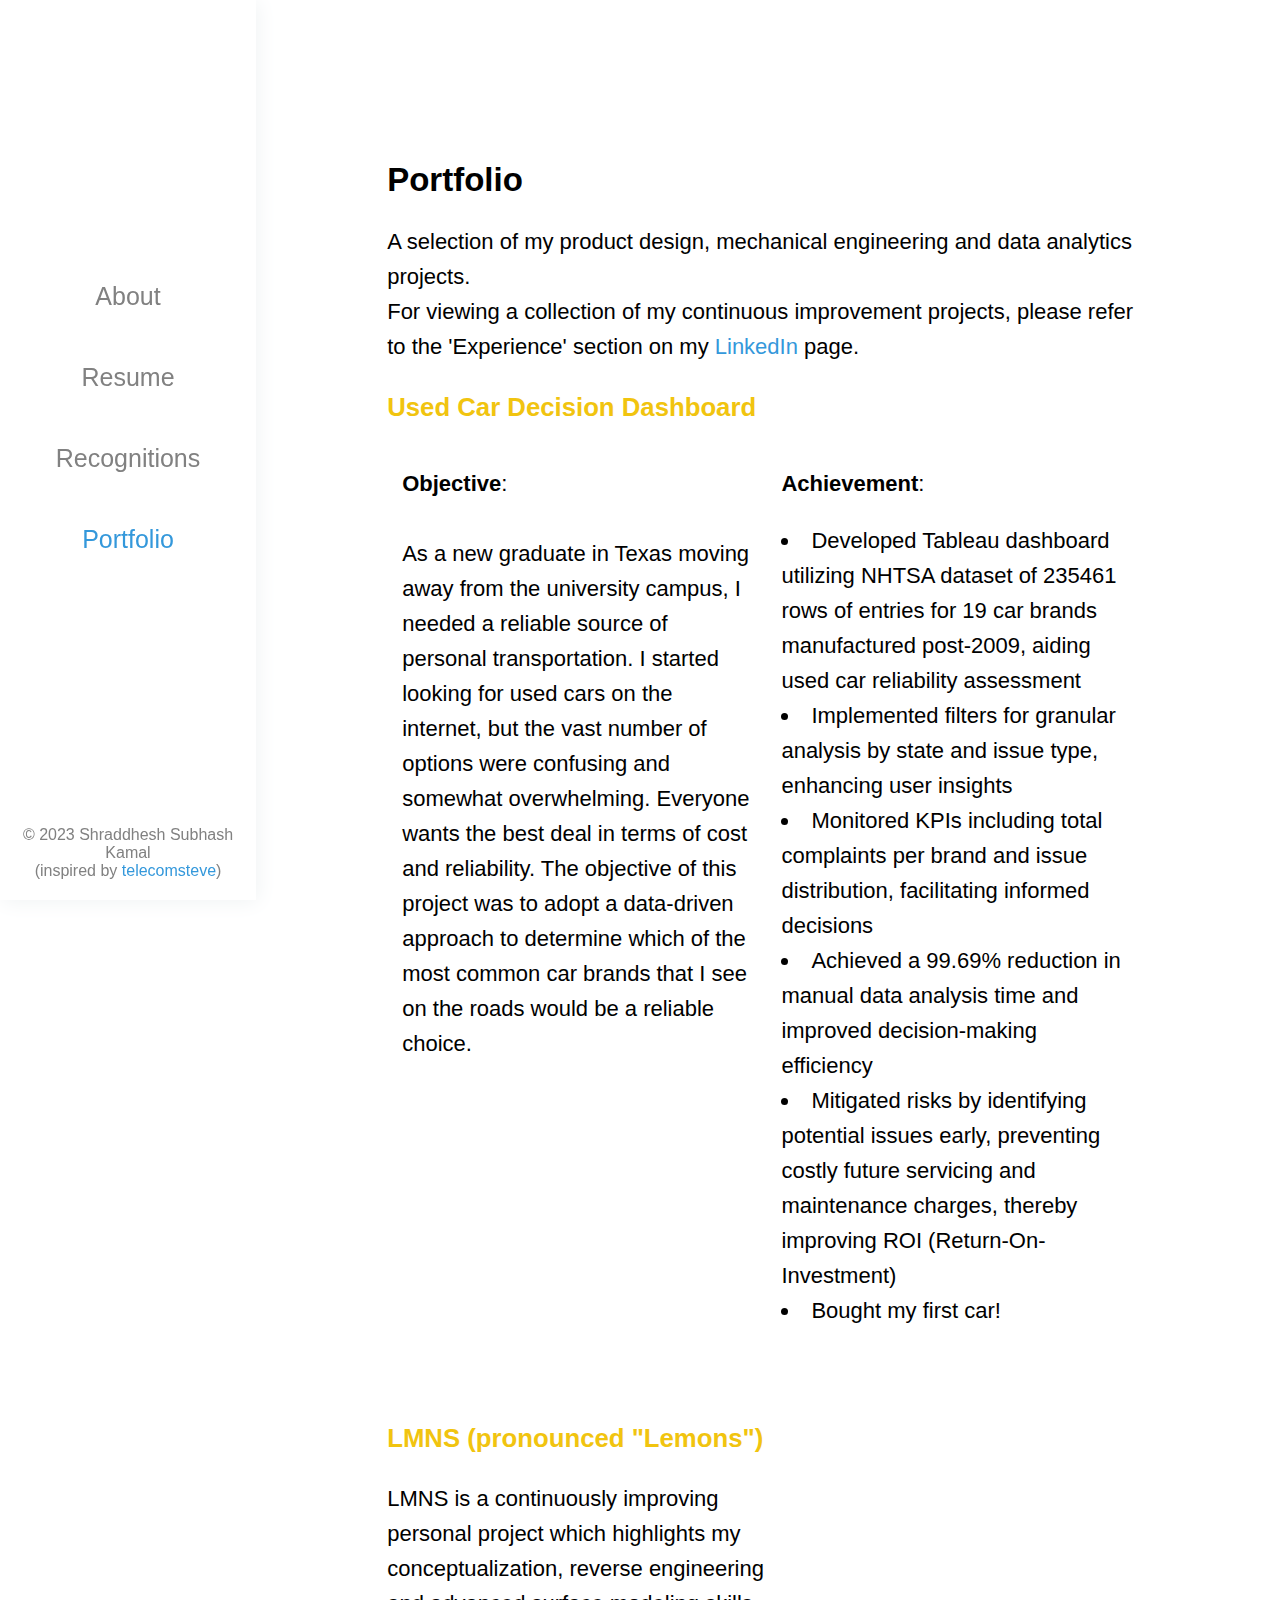
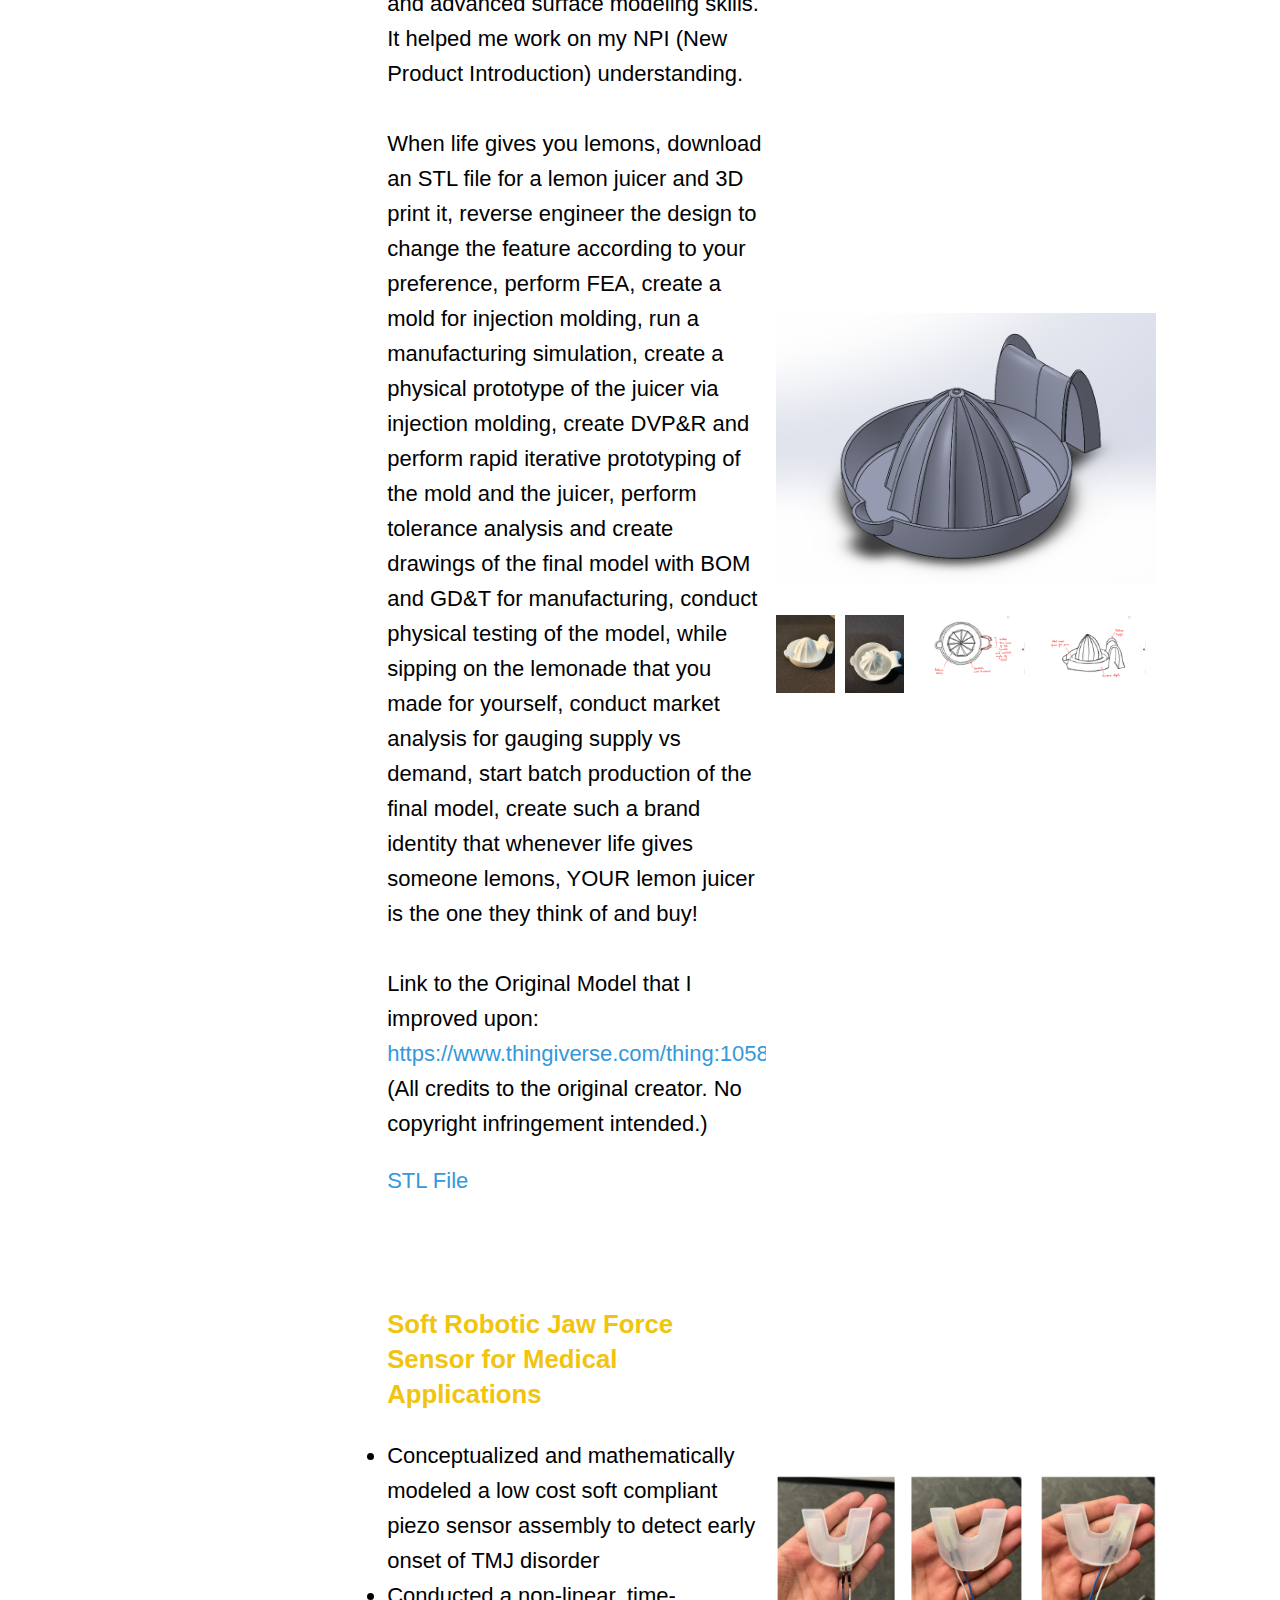
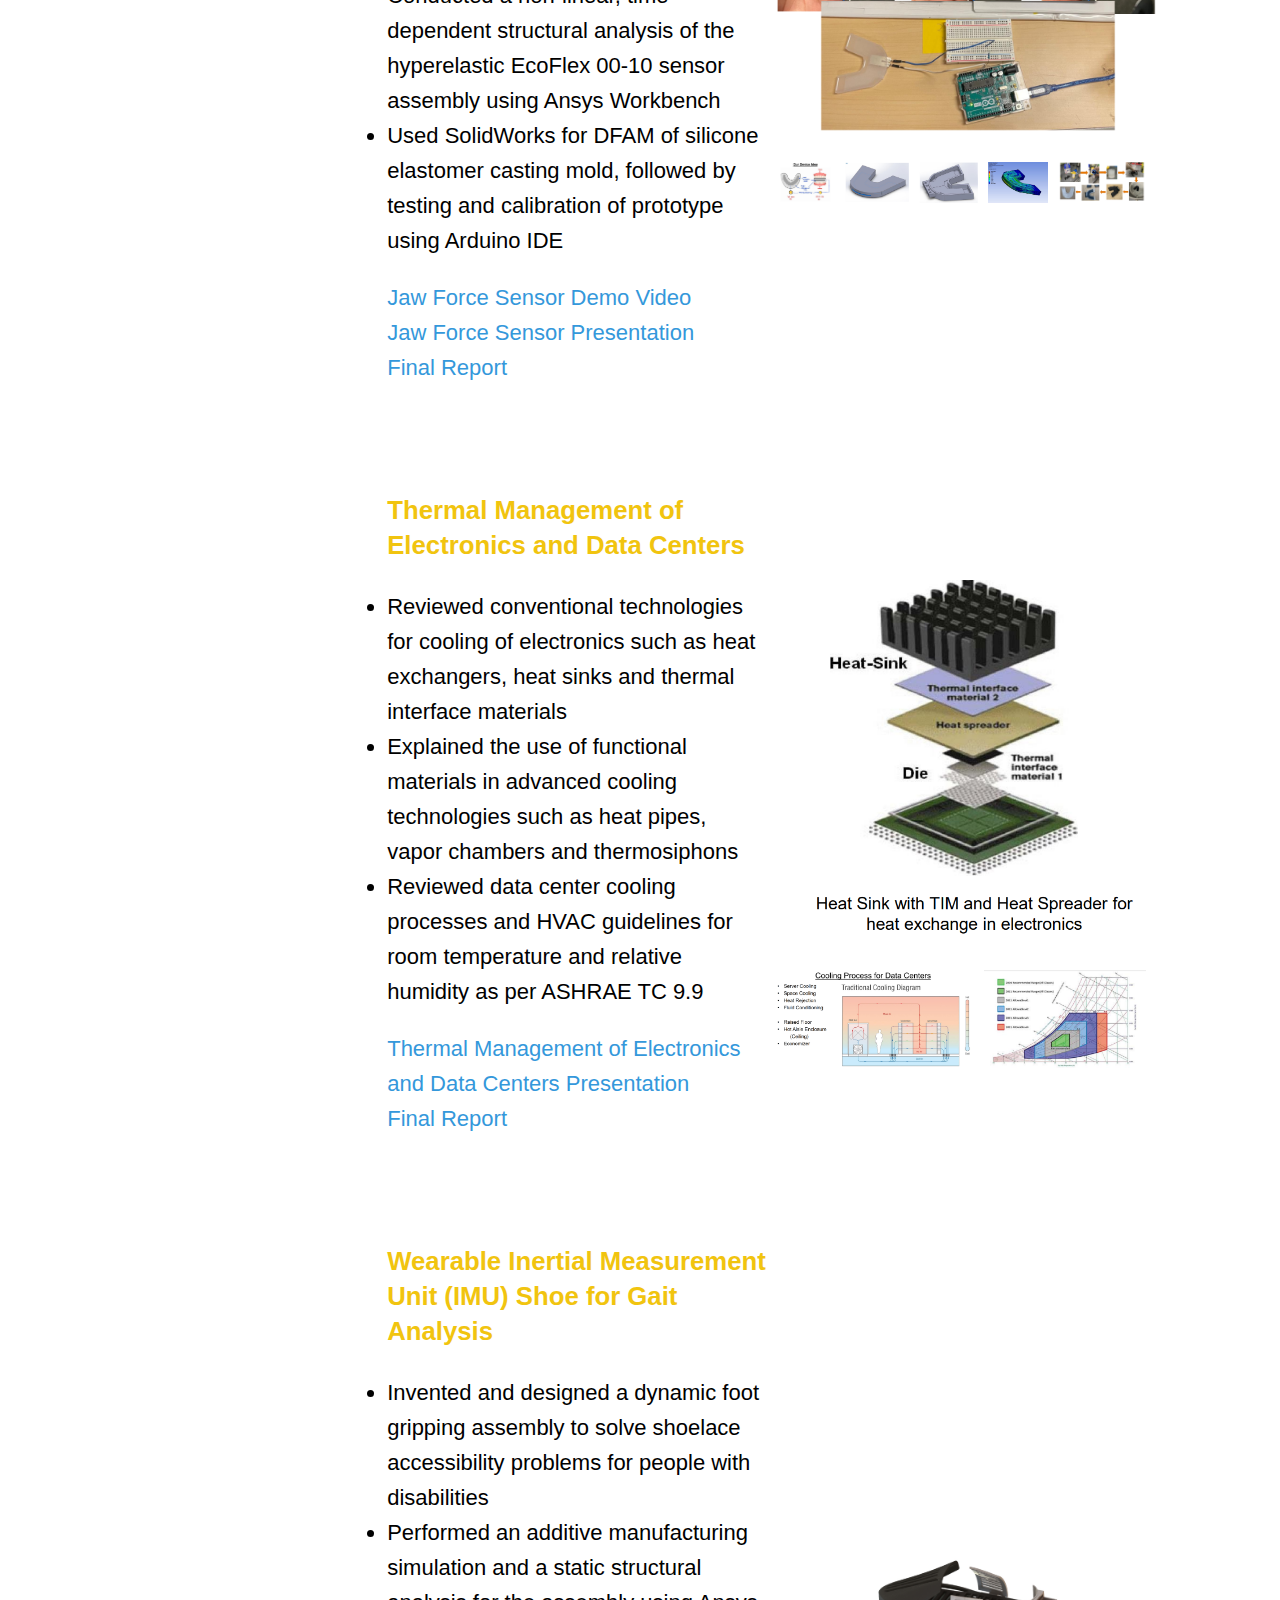
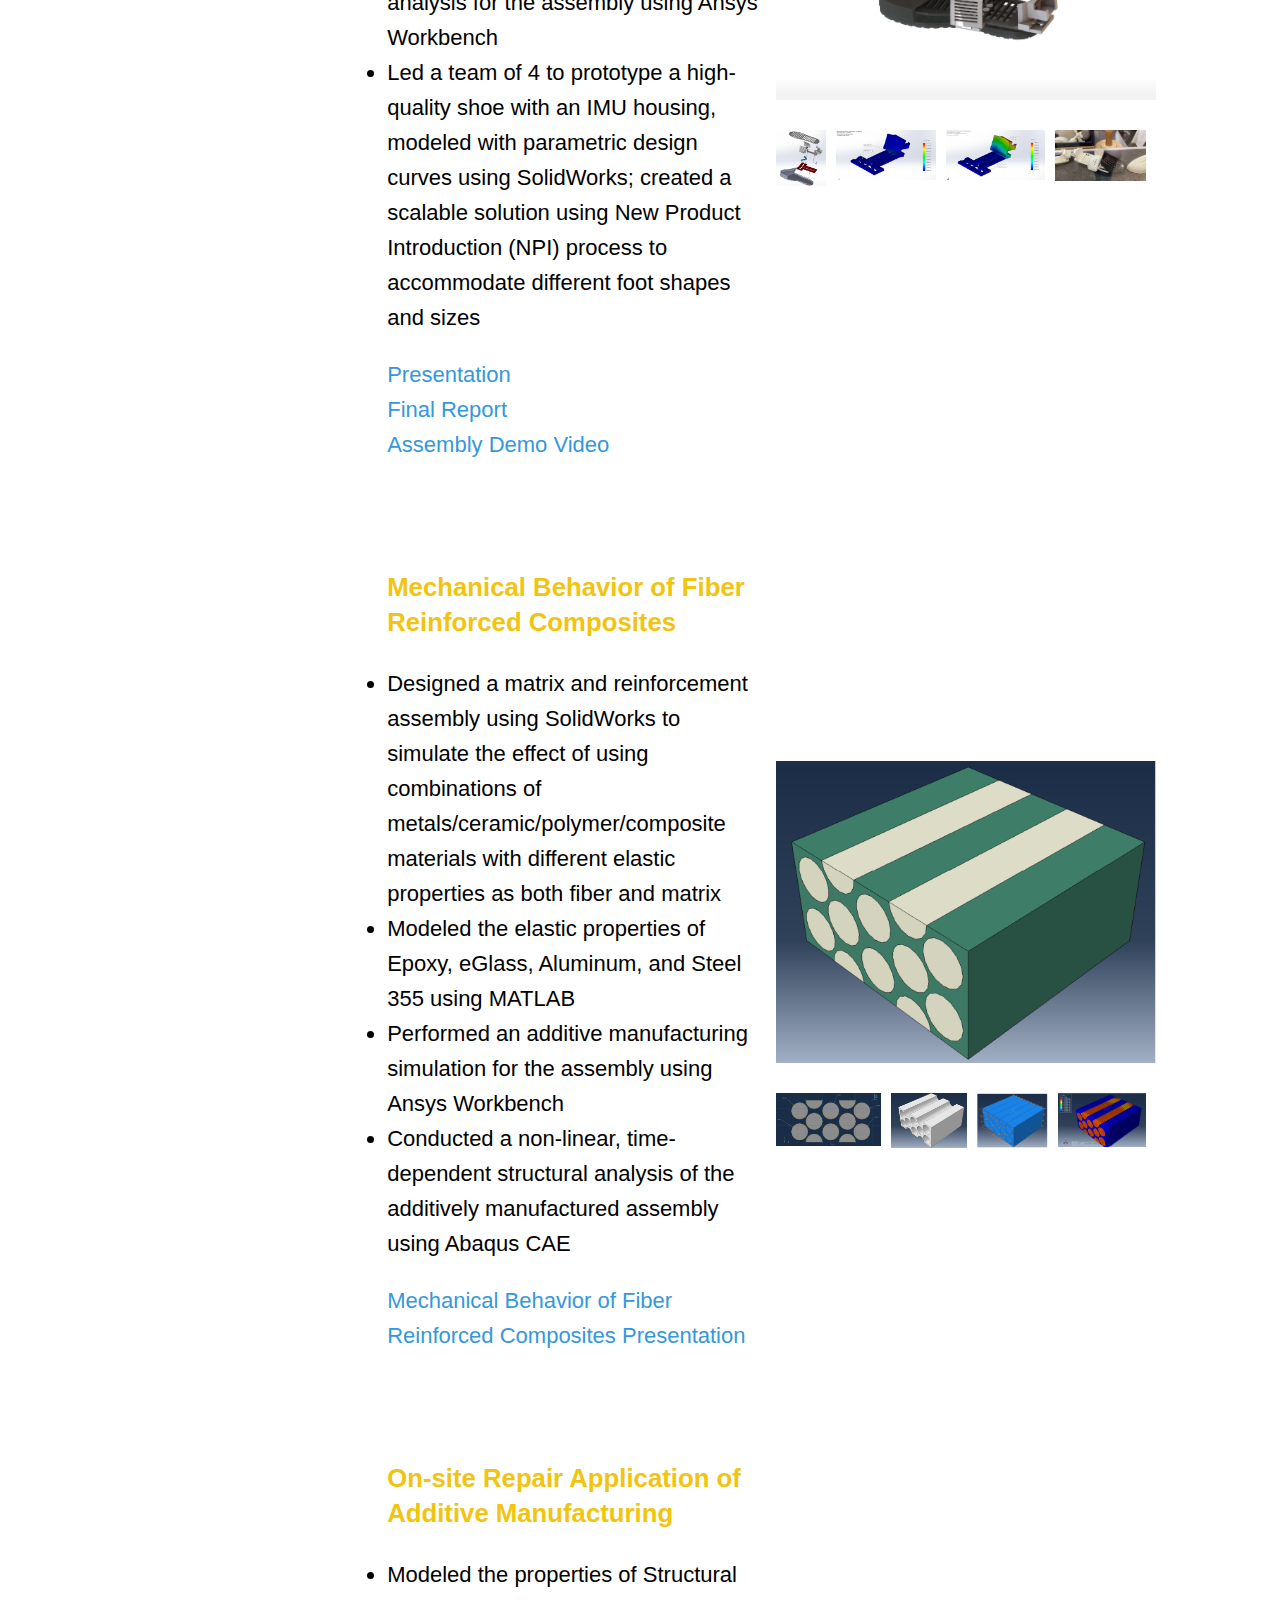
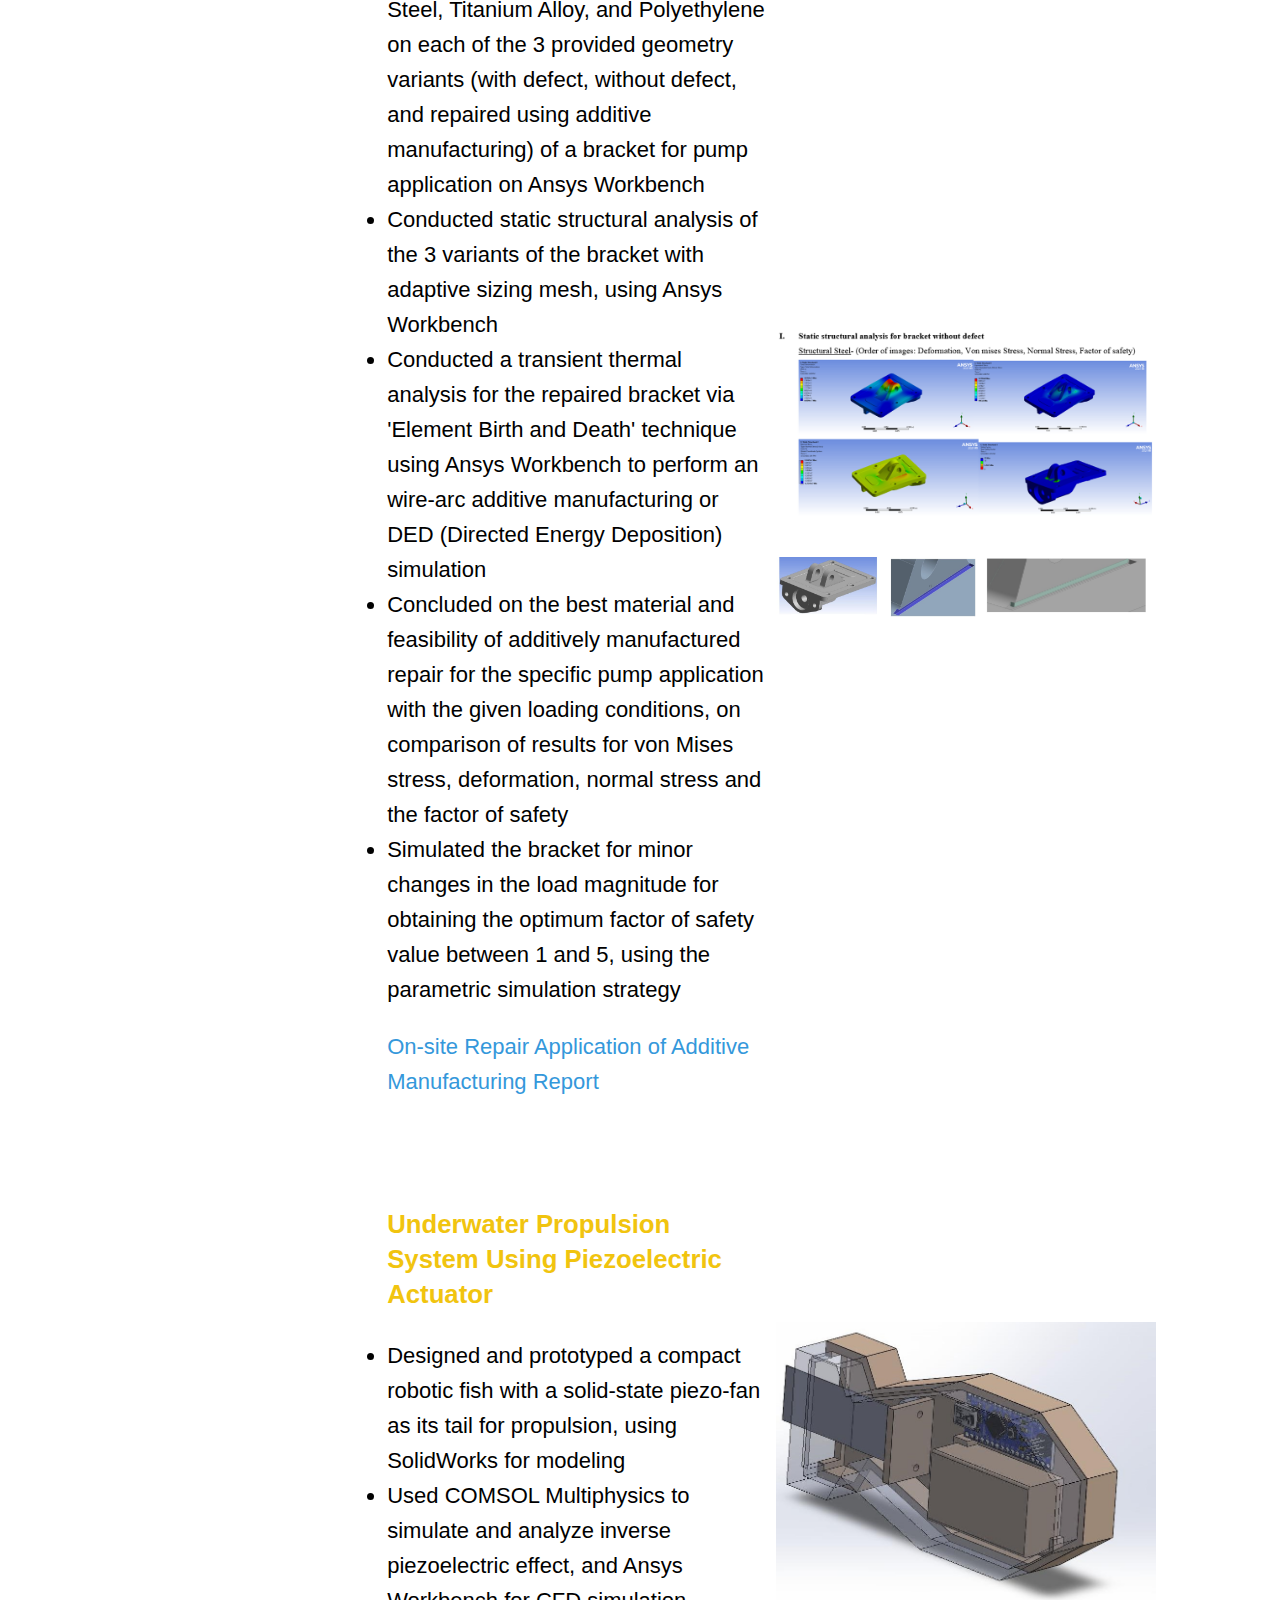
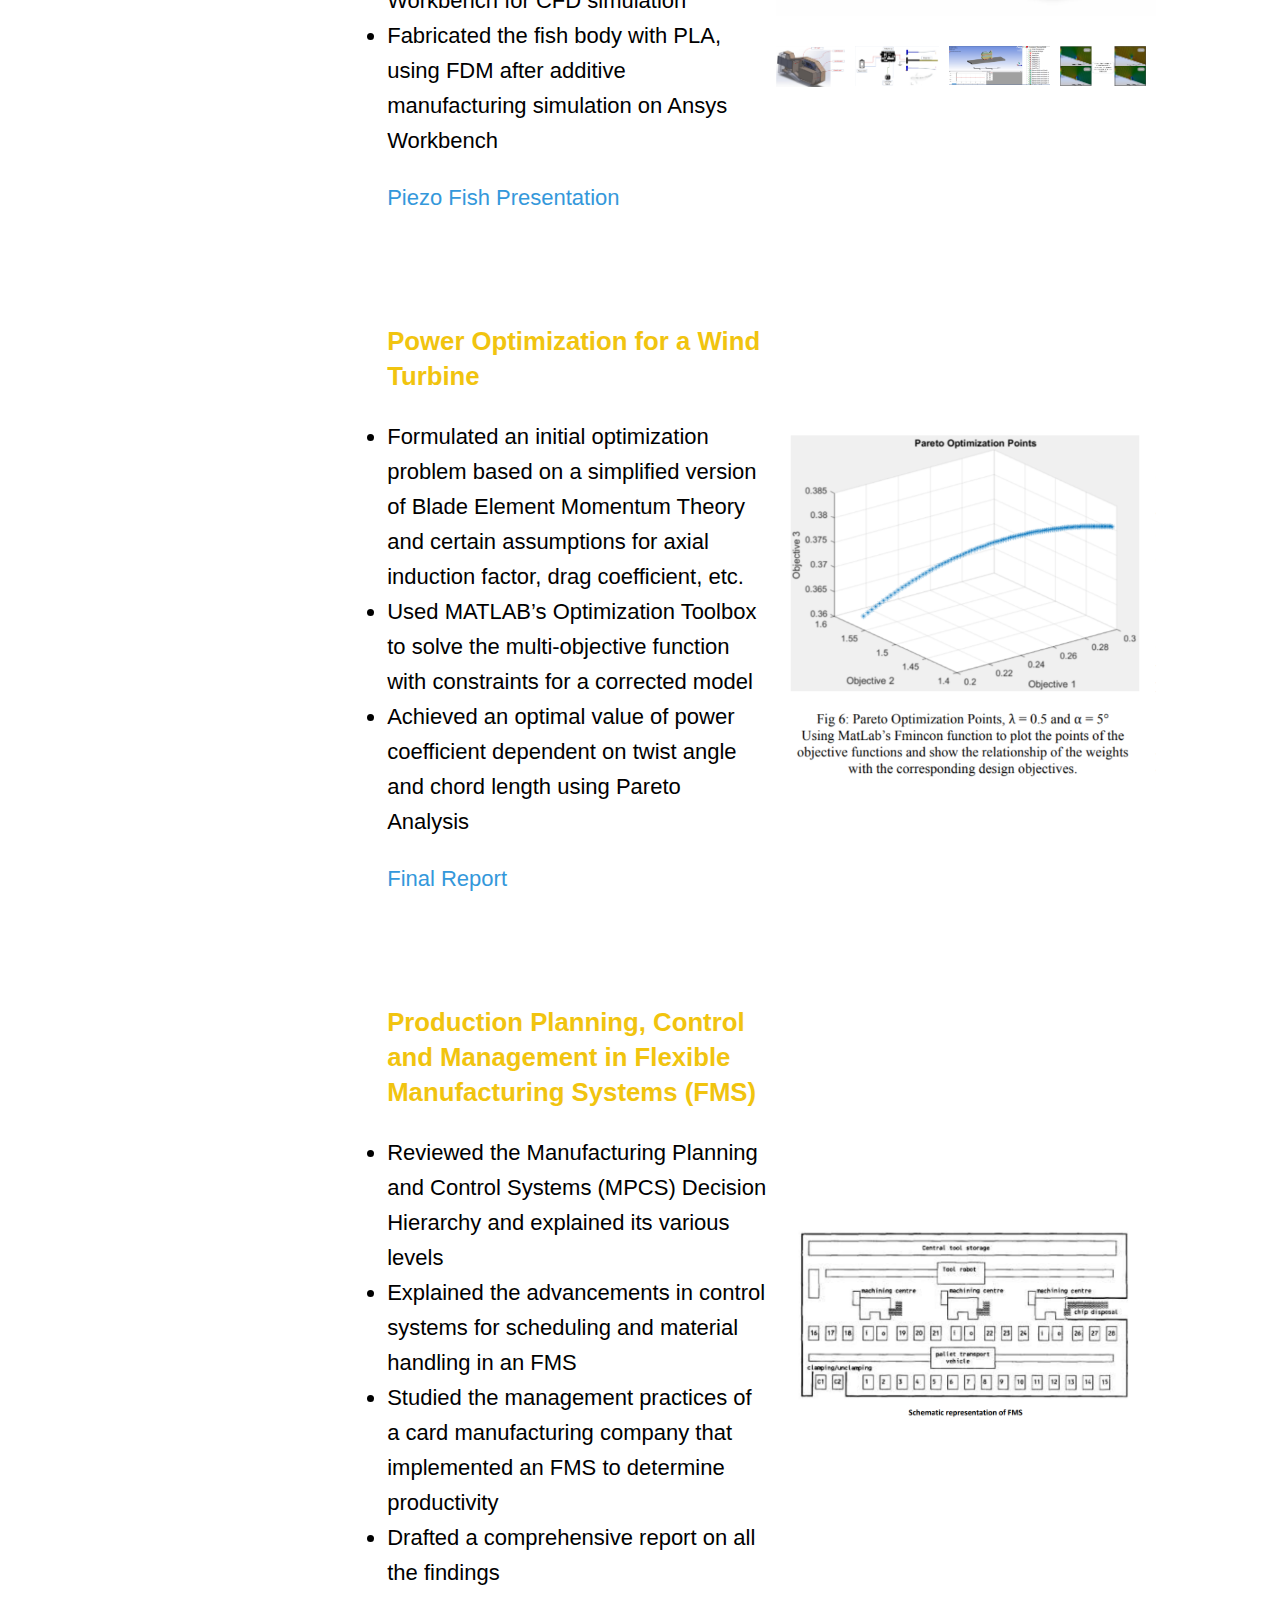
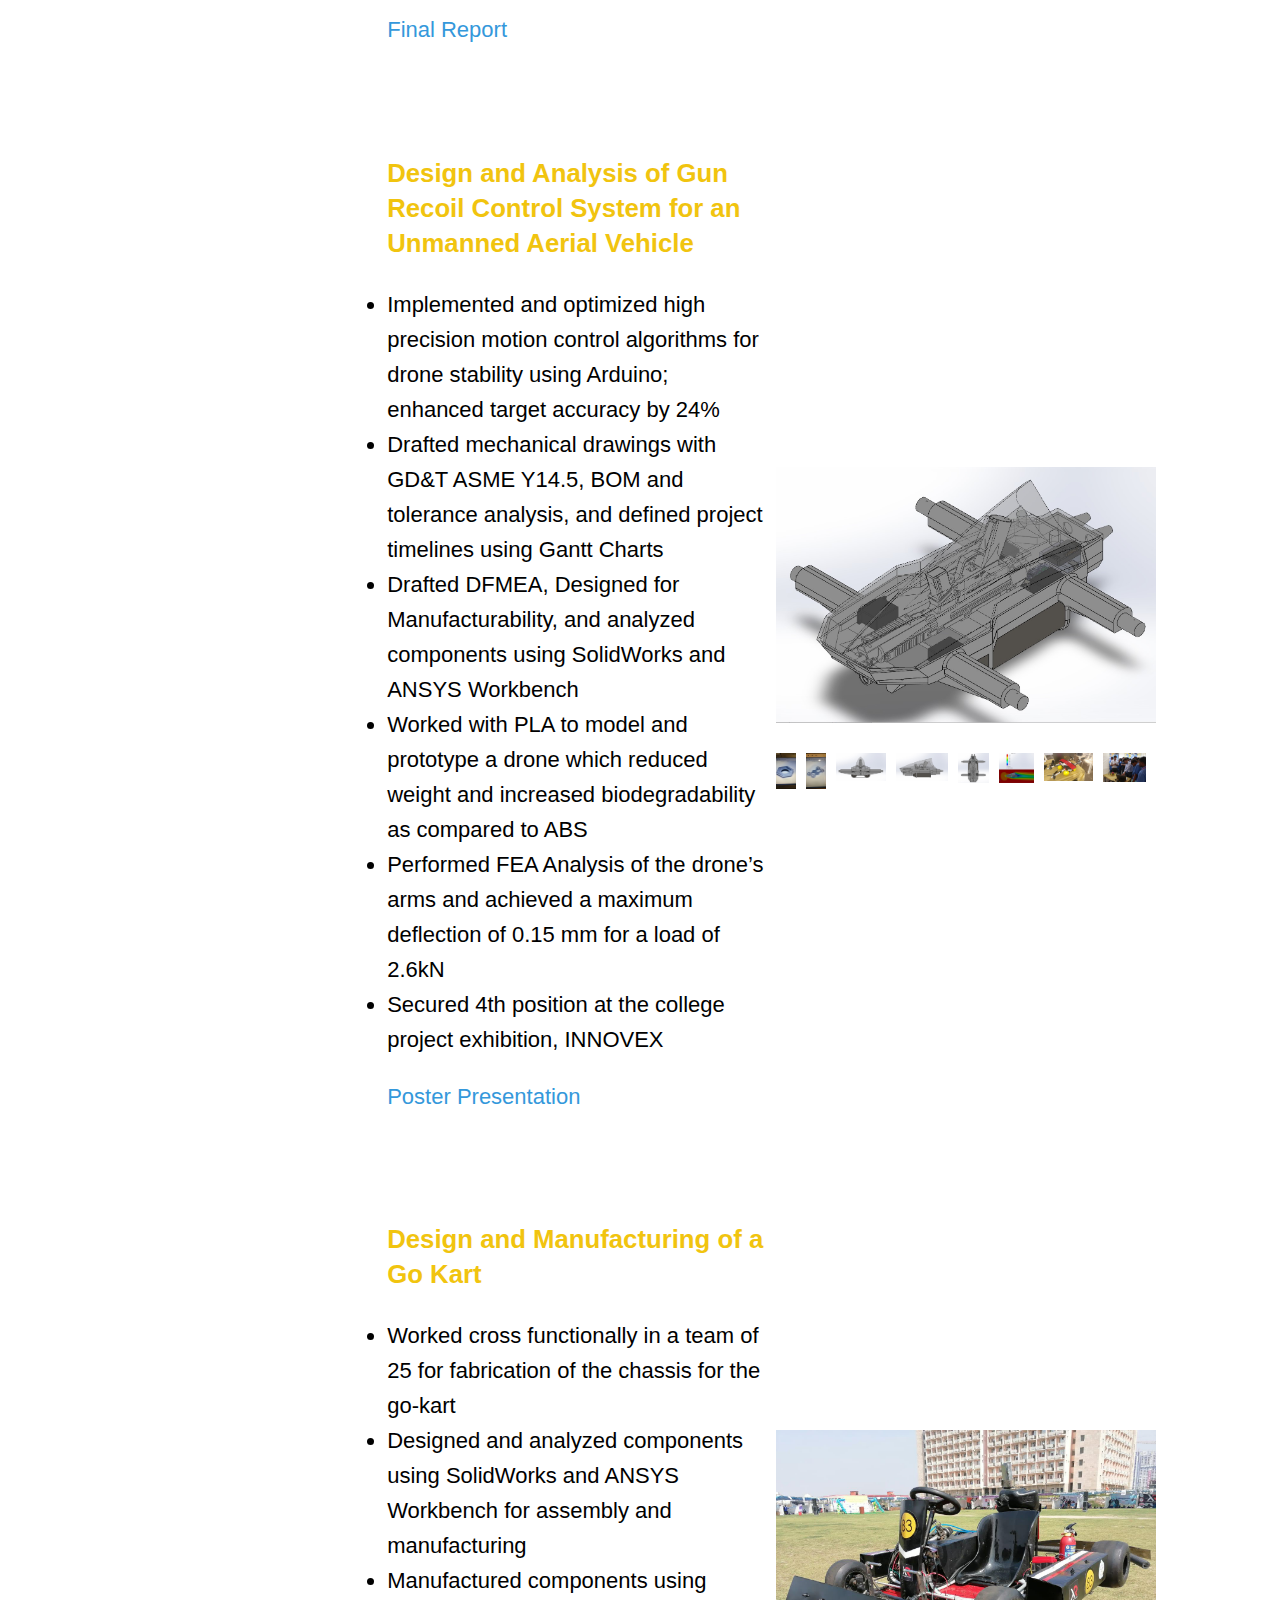
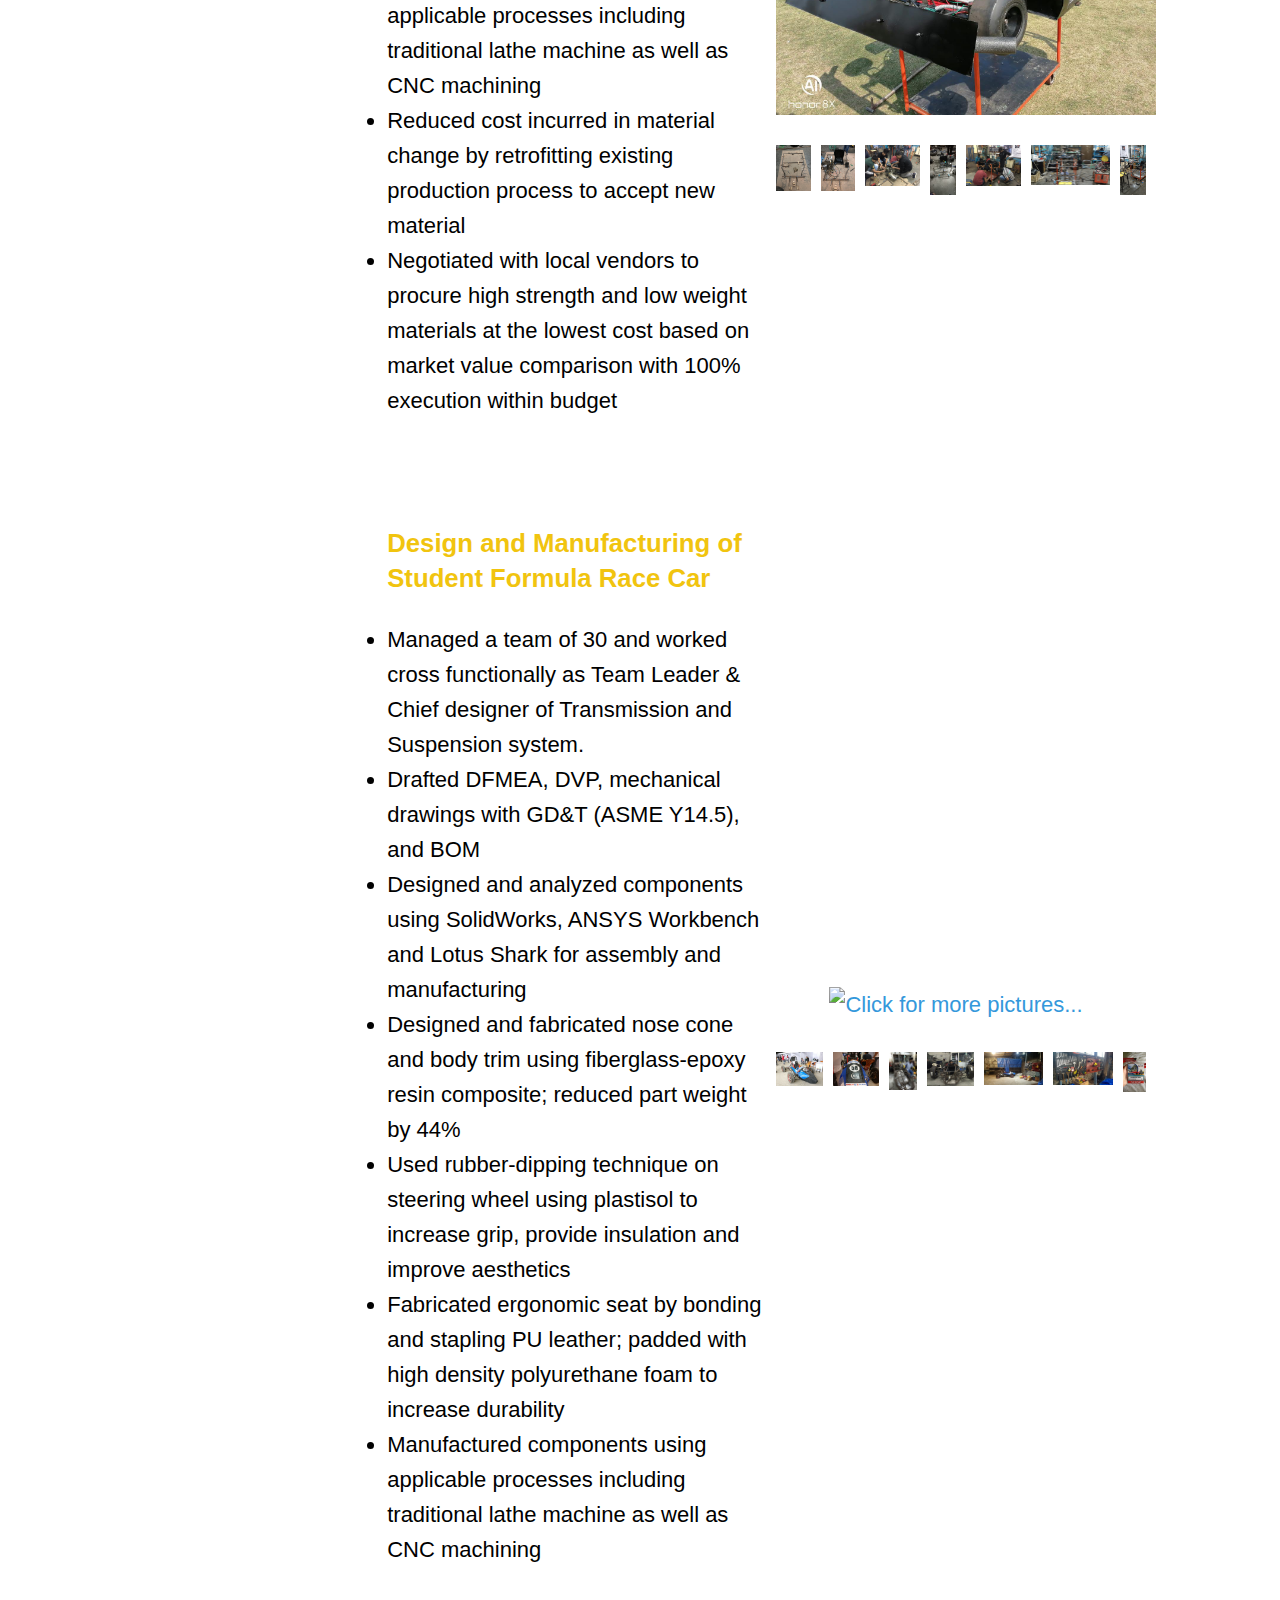
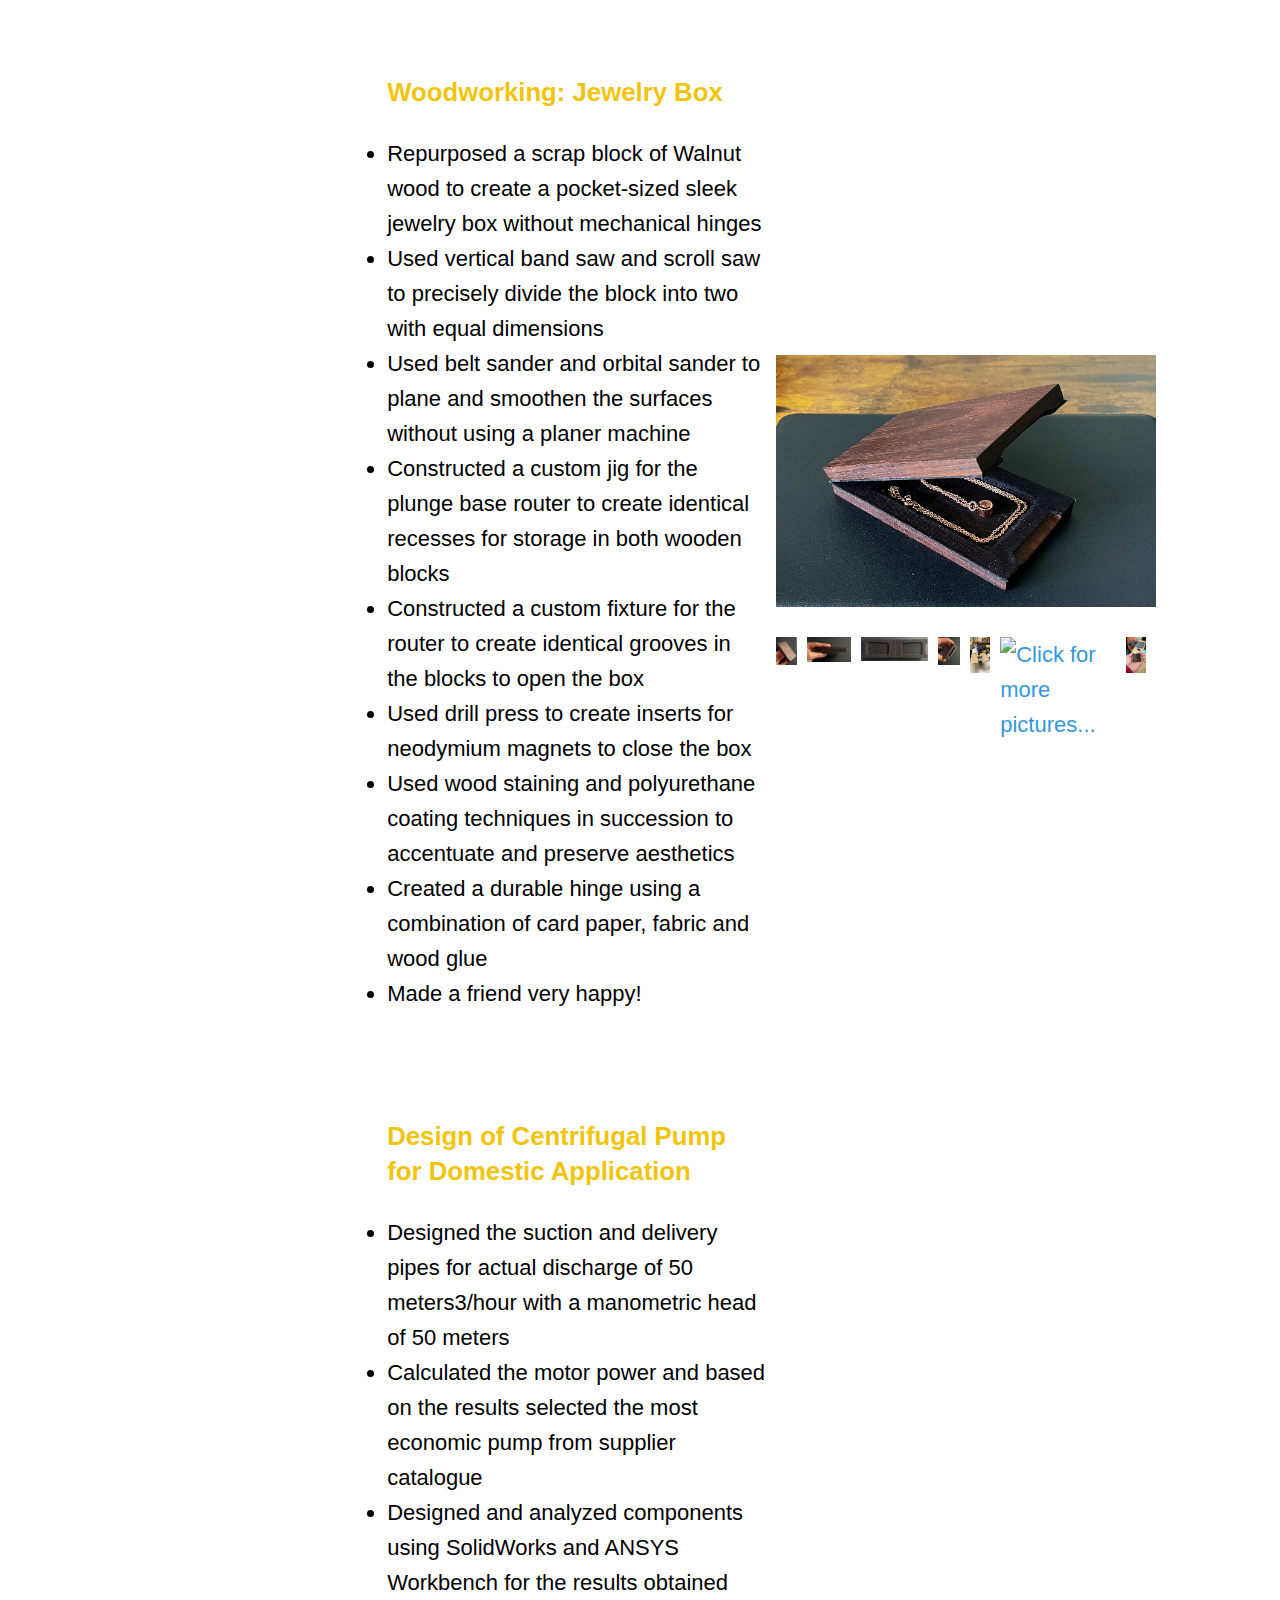
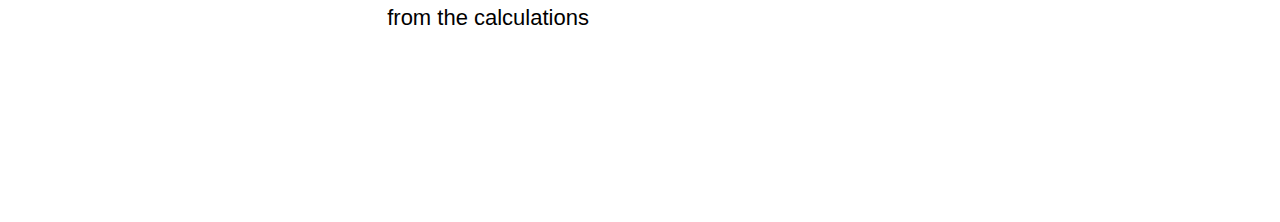
==== docs/portfolio.html @ 632d2007 "ISO, SOPs, Negotiation" ====
<!DOCTYPE html>
<html><head profile="http://www.w3.org/2005/10/profile">
    <link rel="icon" type="image/png" href="./img/favicon.webp">

    <!-- Google tag (gtag.js) -->
<script async src="https://www.googletagmanager.com/gtag/js?id=G-7B93JBKLHH"></script>
<script>
  window.dataLayer = window.dataLayer || [];
  function gtag(){dataLayer.push(arguments);}
  gtag('js', new Date());

  gtag('config', 'G-7B93JBKLHH');
</script>

<meta name="viewport" content="width=device-width, initial-scale=1">
<title>Shraddhesh Subhash Kamal - Portfolio</title>
<link rel="stylesheet" href="./stylesheet.css">
<link rel="stylesheet" href="https://cdnjs.cloudflare.com/ajax/libs/simplelightbox/2.7.0/simple-lightbox.min.css">
<script src="https://code.iconify.design/iconify-icon/1.0.7/iconify-icon.min.js"></script>

<style>
        /* Add your CSS styles here */
        .project-thumbnail {
            display: flex;
            flex-wrap: wrap;
            align-content: center;
        }
        .project-thumbnail img {
            width: 100%; /* Ensure images fill the available space */
            height: auto; /* Maintain aspect ratio */
            display: block; /* Ensure images are block-level elements */
            margin: 10px;
        }
        .mini-thumbnails {
        display: flex;
        flex-flow: row;
        justify-content: center; /* Align mini-thumbnails to the left */
        margin-top: 10px; /* Add some space between regular thumbnail and mini-thumbnails */
        flex: 0 0 100%; /* Adjust width of mini-thumbnails (4 thumbnails per row) */
    }

    .mini-thumbnails a {
        margin-right: 10px; /* Add some space between mini-thumbnails */
        margin-bottom: 10px; /* Add some space below mini-thumbnails */
        max-height: 100px; /* Set maximum height for mini-thumbnails */
    }

    .mini-thumbnails img {
        width: 100%; /* Ensure images fill the mini-thumbnails */
        height: auto; /* Maintain aspect ratio */
        display: block; /* Ensure block-level display */
        object-fit: contain;
        max-height: 100px;
    }
    </style>
</head>
<body data-new-gr-c-s-check-loaded="14.1129.0" data-gr-ext-installed="">

<div class="sidenav">
    <div class="navblock">
        <div class="navlink link-item">
            <a class="about_links" target="blank" href="https://in.linkedin.com/in/shraddheshkamal">
                <iconify-icon icon="ion:logo-linkedin" width="40" height="40"></iconify-icon>
            </a>
            <a href="mailto:kamalshraddhesh@gmail.com" title="Email">
                <iconify-icon icon="ion:mail" width="40" height="40"></iconify-icon>
            </a>
        </div>
        <div class="navblock_text link-item" >
            <a href="./index.html">About</a>
            <a href="./resume.html">Resume</a>
            <a href="./recognitions.html">Recognitions</a>
            <a style="color:#3498DB" href="./portfolio.html">Portfolio</a>
        </div>
    </div>
    <div class="footer">
        <p>© 2023 Shraddhesh Subhash Kamal <br> (inspired by <a href="https://github.com/stevenplatt/ResearchEng-portfolio">telecomsteve</a>)</p>
    </div>
</div>

<!-- 

For more information aboput flexbox CSS centering of project posts
https://www.w3schools.com/css/css3_flexbox_container.asp 

-->

<div class="main">
  <h2>Portfolio</h2>
  <p>A selection of my product design, mechanical engineering and data analytics projects. <br>For viewing a collection of my continuous improvement projects, please refer to the 'Experience' section on my <a target="blank" href="https://in.linkedin.com/in/shraddheshkamal">LinkedIn</a> page.</p>


<!-- div class='tableauPlaceholder' id='viz1713247003163' style='position: relative'>
    <noscript><a href='#'>
        <img alt='Dashboard 1 ' src='https:&#47;&#47;public.tableau.com&#47;static&#47;images&#47;Us&#47;UsedCarDecision&#47;Dashboard1&#47;1_rss.png' style='border: none' />
    </a>
    </noscript>
    <object class='tableauViz'  style='display:none;'>
        <param name='host_url' value='https%3A%2F%2Fpublic.tableau.com%2F' /> 
        <param name='embed_code_version' value='3' />
        <param name='site_root' value='' />
        <param name='name' value='UsedCarDecision&#47;Dashboard1' />
        <param name='tabs' value='no' />
        <param name='toolbar' value='yes' />
        <param name='static_image' value='https:&#47;&#47;public.tableau.com&#47;static&#47;images&#47;Us&#47;UsedCarDecision&#47;Dashboard1&#47;1.png' />
        <param name='animate_transition' value='yes' />
        <param name='display_static_image' value='yes' />
        <param name='display_spinner' value='yes' />
        <param name='display_overlay' value='yes' />
        <param name='display_count' value='yes' />
        <param name='language' value='en-US' />
        <param name='filter' value='publish=yes' />
    </object>
</div>                
<script type='text/javascript'>
                  var divElement = document.getElementById('viz1713247003163');                    
                  var vizElement = divElement.getElementsByTagName('object')[0];                    
                if ( divElement.offsetWidth > 800 ) { vizElement.style.width='100%';vizElement.style.height=(divElement.offsetWidth*0.75)+'px';} 
                else if ( divElement.offsetWidth > 500 ) { vizElement.style.width='100%';vizElement.style.height=(divElement.offsetWidth*0.75)+'px';} 
                else { vizElement.style.width='100%';vizElement.style.height='1477px';}                     var scriptElement = document.createElement('script');                    scriptElement.src = 'https://public.tableau.com/javascripts/api/viz_v1.js';                    vizElement.parentNode.insertBefore(scriptElement, vizElement);                </script> -->
    
    <div>
        <h3 class="portfolio_accent">Used Car Decision Dashboard</h3>
        <div class="tableau-container">
            <div class="tableau-column-text">
                    <b>Objective</b>: <br><br>
                    As a new graduate in Texas moving away from the university campus, I needed a reliable
                    source of personal transportation. I started looking for used cars on the internet, but the vast number of
                    options were confusing and somewhat overwhelming. Everyone wants the best deal in terms of cost and
                    reliability. The objective of this project was to adopt a data-driven approach to determine which of the
                    most common car brands that I see on the roads would be a reliable choice.
            </div>
            <div class="tableau-column-text">
                    <b>Achievement</b>:
                    <br> 
                <ul class="bullet-points">
                    <li>Developed Tableau dashboard utilizing NHTSA dataset of 235461 rows of entries for 19
                        car brands manufactured post-2009, aiding used car reliability assessment</li>
                    <li>Implemented filters for granular analysis by state and issue type, enhancing user insights</li>
                    <li>Monitored KPIs including total complaints per brand and issue distribution, facilitating informed
                        decisions</li>
        
                    <li>Achieved a 99.69% reduction in manual data analysis time and improved decision-making efficiency</li>
                    <li>Mitigated risks by identifying potential issues early, preventing costly future servicing and
                        maintenance charges, thereby improving ROI (Return-On-Investment)</li>
                    <li>Bought my first car!</li>
                </ul>
            </div>
        </div>

        <div class='tableauPlaceholder' id='viz1713247003163' style='position: relative; width: 100%;'>
            <noscript>
                <a href='#'>
                    <img alt='Dashboard 1 ' src='https://public.tableau.com/static/images/Us/UsedCarDecision/Dashboard1/1_rss.png' style='border: none' />
                </a>
            </noscript>
            <object class='tableauViz' style='display:none;'>
                <param name='host_url' value='https%3A%2F%2Fpublic.tableau.com%2F' /> 
                <param name='embed_code_version' value='3' />
                <param name='site_root' value='' />
                <param name='name' value='UsedCarDecision&#47;Dashboard1' />
                <param name='tabs' value='no' />
                <param name='toolbar' value='yes' />
                <param name='static_image' value='https://public.tableau.com/static/images/Us/UsedCarDecision/Dashboard1/1.png' />
                <param name='animate_transition' value='yes' />
                <param name='display_static_image' value='yes' />
                <param name='display_spinner' value='yes' />
                <param name='display_overlay' value='yes' />
                <param name='display_count' value='yes' />
                <param name='language' value='en-US' />
                <param name='filter' value='publish=yes' />
            </object>
        </div>
        <script type='text/javascript'>
            var divElement = document.getElementById('viz1713247003163');                       
            var vizElement = divElement.getElementsByTagName('object')[0];                    
            function adjustDashboardSize() {
                var width = window.innerWidth || document.documentElement.clientWidth || document.body.clientWidth;
                vizElement.style.width = '100%';
                // Set height proportional to the width (e.g., width * 0.75 to maintain a rectangle shape)
                vizElement.style.height = (width * 0.45) + 'px';
            }
            window.onresize = adjustDashboardSize;
            adjustDashboardSize(); // Adjust size initially
            var scriptElement = document.createElement('script');                    
            scriptElement.src = 'https://public.tableau.com/javascripts/api/viz_v1.js';                    
            vizElement.parentNode.insertBefore(scriptElement, vizElement);               
        </script>
    </div>


    <div class="portfolio-container">
        <div class="portfolio-container_text">        
            <h3 class="portfolio_accent">LMNS (pronounced "Lemons")</h3>
                
            <p>LMNS is a continuously improving personal project which highlights my conceptualization, reverse engineering and advanced surface modeling skills. It helped me work on my NPI (New Product Introduction) understanding. <br> <br>When life gives you lemons, download an STL file for a lemon juicer and 3D print it, reverse engineer the design to change the feature according to your preference, perform FEA, create a mold for injection molding, run a manufacturing simulation, create a physical prototype of the juicer via injection molding, create DVP&R and perform rapid iterative prototyping of the mold and the juicer, perform tolerance analysis and create drawings of the final model with BOM and GD&T for manufacturing, conduct physical testing of the model, while sipping on the lemonade that you made for yourself, conduct market analysis for gauging supply vs demand, start batch production of the final model, create such a brand identity that whenever life gives someone lemons, YOUR lemon juicer is the one they think of and buy! <br><br> Link to the Original Model that I improved upon: <a target="blank" href="https://www.thingiverse.com/thing:1058165">https://www.thingiverse.com/thing:1058165</a> (All credits to the original creator. No copyright infringement intended.)</p>
                
            <p><a target="blank" href="https://github.com/ShraddheshKamal/shraddheshkamal.github.io/blob/main/docs/stl/Lemon2.STL">STL File</a></p>
        </div>
        <div class="project-thumbnail">
            <a href="./img/LMNS/LMNS.png" data-lightbox="project1" title="LMNS">
                <img src="./img/LMNS/LMNS.png" alt="Click for more pictures..." title="LMNS Improved CAD Model">
            </a>
            <div class="mini-thumbnails">
                <a href="./img/LMNS/LMNS_2.jpeg" data-lightbox="project1" title="LMNS">
                <img src="./img/LMNS/LMNS_2.jpeg" alt="Click for more pictures..." title="Original 3D Printed Prototype Picture 1">
                </a>
                <a href="./img/LMNS/LMNS_3.jpeg" data-lightbox="project1" title="LMNS">
                    <img src="./img/LMNS/LMNS_3.jpeg" alt="Click for more pictures..." title="Original 3D Printed Prototype Picture 2">
                </a>
                <a href="./img/LMNS/LMNS_4.jpg" data-lightbox="project1" title="LMNS">
                    <img src="./img/LMNS/LMNS_4.jpg" alt="Click for more pictures..." title="Improvement Sketch 1">
                </a>
                <a href="./img/LMNS/LMNS_5.jpg" data-lightbox="project1" title="LMNS">
                    <img src="./img/LMNS/LMNS_5.jpg" alt="Click for more pictures..." title="Improvement Sketch 2">
                </a>
            </div>
        </div>
    </div>
  
    <div class="portfolio-container">
        <div class="portfolio-container_text">
            <h3 class="portfolio_accent">Soft Robotic Jaw Force Sensor for Medical Applications</h3>
                
            <p>
</p><li>Conceptualized and mathematically modeled a low cost soft compliant piezo sensor assembly to detect early onset of TMJ disorder</li>
<li>Conducted a non-linear, time-dependent structural analysis of the hyperelastic EcoFlex 00-10 sensor assembly using Ansys Workbench</li>
<li>Used SolidWorks for DFAM of silicone elastomer casting mold, followed by testing and calibration of prototype using Arduino IDE</li><p></p>
                
            <p>
<a target="blank" href="https://www.youtube.com/watch?v=N3CgNRUDO80">Jaw Force Sensor Demo Video</a> <br> <a target="blank" href="./media/Jaw Force Sensor Presentation.pdf">Jaw Force Sensor Presentation</a> <br> <a target="blank" href="./media/JawForce Report.pdf">Final Report</a> </p>
        </div>
        <!-- <div class="portfolio-container_text">
            <img class="portfolio_image" src="./img/JFS/jawforce.png" style="width:auto;max-width:100%" alt="Jaw Force Sensor">
        </div> -->

        <div class="project-thumbnail">
            <a href="./img/JFS/jawforce.png" data-lightbox="project2" title="Jaw Force Sensor">
                <img src="./img/JFS/jawforce.png" alt="Click for more pictures..." title="Jaw Force Sensor Prototype">
            </a>
            <div class="mini-thumbnails">
                <a href="./img/JFS/JFSConcept.png" data-lightbox="project2" title="Jaw Force Sensor">
                <img src="./img/JFS/JFSConcept.png" alt="Click for more pictures..." title="Concept">
                </a>
                <a href="./img/JFS/JFS CAD.png" data-lightbox="project2" title="Jaw Force Sensor">
                    <img src="./img/JFS/JFS CAD.png" alt="Click for more pictures..." title="CAD Model">
                </a>
                <a href="./img/JFS/Mold CAD.png" data-lightbox="project2" title="Jaw Force Sensor">
                <img src="./img/JFS/Mold CAD.png" alt="Click for more pictures..." title="CAD Model for Casting Mold">
                </a>
                <a href="./img/JFS/JFS FEA.png" data-lightbox="project2" title="Jaw Force Sensor">
                <img src="./img/JFS/JFS FEA.png" alt="Click for more pictures..." title="FEA Stress Result for hyperelastic material">
                </a>
                <a href="./img/JFS/JFS Casting.png" data-lightbox="project2" title="Jaw Force Sensor">
                <img src="./img/JFS/JFS Casting.png" alt="Click for more pictures..." title="Casting Process">
                </a>
            </div>
        </div>

    </div>

    <!--
    <div class="portfolio-container">
        <div class="portfolio-container_text">
            <h3 class="portfolio_accent">5G Mobility Simulator</h3>
                
            <p>A simulator to recreate the mobility and tower association of a device in a 5G network. 
                The system uses random walk behavior and monte carlo sampling to show connection behavior across 10,000 simulations.</p>
            <p><a target="blank" href="https://github.com/stevenplatt/5G-mobility-simulator">Gitub Source</a></p>
        </div>
        <div class="portfolio-container_text">
            <img class="portfolio_image" src="./img/python_logo.webp" alt="Python Programming">
        </div>
    </div>
    -->    

    <div class="portfolio-container">
        <div class="portfolio-container_text">    
        <h3 class="portfolio_accent">Thermal Management of Electronics and Data Centers</h3>
            
        <p>
    </p><li>Reviewed conventional technologies for cooling of electronics such as heat exchangers, heat sinks and thermal interface materials</li>
    <li>Explained the use of functional materials in advanced cooling technologies such as heat pipes, vapor chambers and thermosiphons</li>
    <li>Reviewed data center cooling processes and HVAC guidelines for room temperature and relative humidity as per ASHRAE TC 9.9</li>
<p></p>
            
        <p><a target="blank" href="./media/Thermal Management Presentation.pdf">Thermal Management of Electronics and Data Centers Presentation</a><br> <a target="blank" href="./media/Thermal Management Report.pdf">Final Report</a></p>
        </div>
        <!-- <div class="portfolio-container_text">
            <img alt="Thermal Management" src="./img/thermal.png" style="width:auto;max-width:100%" class="portfolio_image">
        </div> -->


        <div class="project-thumbnail">
            <a href="./img/TMEDC/thermal.png" data-lightbox="project3" title="Thermal Management">
                <img src="./img/TMEDC/thermal.png" alt="Click for more pictures..." title="Thermal Management of Electronics">
            </a>
            <div class="mini-thumbnails">
                <a href="./img/TMEDC/DC.png" data-lightbox="project3" title="Thermal Management">
                <img src="./img/TMEDC/DC.png" alt="Click for more pictures..." title="Thermal Management of Data Centers">
                </a>
                <a href="./img/TMEDC/PChart.png" data-lightbox="project3" title="Thermal Management">
                    <img src="./img/TMEDC/PChart.png" alt="Click for more pictures..." title="ASHRAE TC 9.9 Psychrometric Chart">
                </a>
            </div>
        </div>

    </div>

    <div class="portfolio-container">
        <div class="portfolio-container_text">      
            <h3 class="portfolio_accent">Wearable Inertial Measurement Unit (IMU) Shoe for Gait Analysis</h3>
                
            <p>
    </p><li>Invented and designed a dynamic foot gripping assembly to solve shoelace accessibility problems for people with disabilities</li>
<li>Performed an additive manufacturing simulation and a static structural analysis for the assembly using Ansys Workbench</li>
<li>Led a team of 4 to prototype a high-quality shoe with an IMU housing, modeled with parametric design curves using SolidWorks; created a scalable solution using New Product Introduction (NPI) process to accommodate different foot shapes and sizes</li>
            <p></p>
            <p><a target="blank" href="./media/IMU Shoe Presentation.pdf">Presentation</a> <br> <a target="blank" href="./media/imushoe report.pdf">Final Report</a> <br> <a target="blank" href="https://youtu.be/Z_xZNZQt3u0?si=sDWu9NecB_M7hYwp">Assembly Demo Video</a></p>
        </div>
        <!-- <div class="portfolio-container_text">
            <img alt="IMU Shoe" src="./img/imushoe/IMU Shoe Render.JPG" style="width:auto;max-width:100%" class="portfolio_image">
        </div> -->

        <div class="project-thumbnail">
            <a href="./img/imushoe/IMU Shoe Render.JPG" data-lightbox="project4" title="IMU Shoe">
                <img src="./img/imushoe/IMU Shoe Render.JPG" alt="Click for more pictures..." title="IMU Shoe Rendered">
            </a>
            <div class="mini-thumbnails">
                <a href="./img/imushoe/IMU Shoe Assembly Exploded.png" data-lightbox="project4" title="IMU Shoe">
                <img src="./img/imushoe/IMU Shoe Assembly Exploded.png" alt="Click for more pictures..." title="IMU Shoe Assembly Exploded">
                </a>
                <a href="./img/imushoe/FEA Stress.png" data-lightbox="project4" title="IMU Shoe">
                    <img src="./img/imushoe/FEA Stress.png" alt="Click for more pictures..." title="FEA Stress results for mechanism">
                </a>
                <a href="./img/imushoe/FEA Disp.png" data-lightbox="project4" title="IMU Shoe">
                <img src="./img/imushoe/FEA Disp.png" alt="Click for more pictures..." title="FEA Displacement results for mechanism">
                </a>
                <a href="./img/imushoe/prototype.jpeg" data-lightbox="project4" title="IMU Shoe">
                <img src="./img/imushoe/prototype.jpeg" alt="Click for more pictures..." title="3D Printed Prototype">
                </a>
            </div>
        </div>


    </div>
     <div class="portfolio-container">
            <div class="portfolio-container_text">        
                <h3 class="portfolio_accent">Mechanical Behavior of Fiber Reinforced Composites</h3>
                    
                <p><li>Designed a matrix and reinforcement assembly using SolidWorks to simulate the effect of using combinations of metals/ceramic/polymer/composite materials with different elastic properties as both fiber and matrix</li>
<li>Modeled the elastic properties of Epoxy, eGlass, Aluminum, and Steel 355 using MATLAB</li>
<li>Performed an additive manufacturing simulation for the assembly using Ansys Workbench</li>
<li>Conducted a non-linear, time-dependent structural analysis of the additively manufactured assembly using Abaqus CAE</li></p>
                    
                <p><a target="blank" href="./media/Mech Behaviour Fiber Presentation.pdf">Mechanical Behavior of Fiber Reinforced Composites Presentation</a></p>
            </div>
            <!-- <div class="portfolio-container_text">
                <img class="portfolio_image" src="./img/mechbehav.jpeg" style="width:auto;max-width:100%" alt="Fiber Reinforced Composites">
            </div> -->

            <div class="project-thumbnail">
            <a href="./img/mechbehav/FMAssem.png" data-lightbox="project5" title="Fiber Reinforced Composites">
                <img src="./img/mechbehav/FMAssem.png" alt="Click for more pictures..." title="Fiber + Matrix CAD Assembly">
            </a>
            <div class="mini-thumbnails">
                <a href="./img/mechbehav/mechbehav.jpeg" data-lightbox="project5" title="Fiber Reinforced Composites">
                <img src="./img/mechbehav/mechbehav.jpeg" alt="Click for more pictures..." title="Fiber Geometry">
                </a>
                <a href="./img/mechbehav/Matrix.png" data-lightbox="project5" title="Fiber Reinforced Composites">
                    <img src="./img/mechbehav/Matrix.png" alt="Click for more pictures..." title="Matrix CAD">
                </a>
                <a href="./img/mechbehav/BCTension.png" data-lightbox="project5" title="Fiber Reinforced Composites">
                <img src="./img/mechbehav/BCTension.png" alt="Click for more pictures..." title="Boundary Conditions for Tension along fiber">
                </a>
                <a href="./img/mechbehav/GFRP Stress.png" data-lightbox="project5" title="Fiber Reinforced Composites">
                <img src="./img/mechbehav/GFRP Stress.png" alt="Click for more pictures..." title="Stress FEA for tension along fibers of Glass Fiber Reinforced Polymer">
                </a>
            </div>
        </div>

        </div>
<div class="portfolio-container">
            <div class="portfolio-container_text">        
                <h3 class="portfolio_accent">On-site Repair Application of Additive Manufacturing</h3>
                    
                <p><li>Modeled the properties of Structural Steel, Titanium Alloy, and Polyethylene on each of the 3 provided geometry variants (with defect, without defect, and repaired using additive manufacturing) of a bracket for pump application on Ansys Workbench</li>
<li>Conducted static structural analysis of the 3 variants of the bracket with adaptive sizing mesh, using Ansys Workbench</li>
<li>Conducted a transient thermal analysis for the repaired bracket via 'Element Birth and Death' technique using Ansys Workbench to perform an wire-arc additive manufacturing or DED (Directed Energy Deposition) simulation</li>
<li>Concluded on the best material and feasibility of additively manufactured repair for the specific pump application with the given loading conditions, on comparison of results for von Mises stress, deformation, normal stress and the factor of safety</li><li>Simulated the bracket for minor changes in the load magnitude for obtaining the optimum factor of safety value between 1 and 5, using the parametric simulation strategy</li></p>
                    
                <p><a target="blank" href="./media/Additive Report.pdf">On-site Repair Application of Additive Manufacturing Report</a></p>
            </div>
            <!-- <div class="portfolio-container_text">
                <img class="portfolio_image" src="./img/additive/Picture3.png" style="width:auto;max-width:100%" alt="On-site Repair">
            </div> -->

            <div class="project-thumbnail">
            <a href="./img/additive/Picture3.png" data-lightbox="project6" title="Additive Repair">
                <img src="./img/additive/Picture3.png" alt="Click for more pictures..." title="FEA for Structural Steel Bracket without defect">
            </a>
            <div class="mini-thumbnails">
                <a href="./img/additive/Bdefect.png" data-lightbox="project6" title="Additive Repair">
                <img src="./img/additive/Bdefect.png" alt="Click for more pictures..." title="Bracket with defect">
                </a>
                <a href="./img/additive/defectzoom.png" data-lightbox="project6" title="Additive Repair">
                    <img src="./img/additive/defectzoom.png" alt="Click for more pictures..." title="Zoomed-in view of defect">
                </a>
                <a href="./img/additive/repair.png" data-lightbox="project6" title="Additive Repair">
                <img src="./img/additive/repair.png" alt="Click for more pictures..." title="Defect repaired using additive manufacturing">
                </a>

            </div>
        </div>

        </div><div class="portfolio-container">
            <div class="portfolio-container_text">        
                <h3 class="portfolio_accent">Underwater Propulsion System Using Piezoelectric Actuator</h3>
                    
                <p><li> Designed and prototyped a compact robotic fish with a solid-state piezo-fan as its tail for propulsion, using SolidWorks for modeling</li>
<li>Used COMSOL Multiphysics to simulate and analyze inverse piezoelectric effect, and Ansys Workbench for CFD simulation

</li>
<li>Fabricated the fish body with PLA, using FDM after additive manufacturing simulation on Ansys Workbench</li>
</p>
                    
                <p><a target="blank" href="./media/Piezo Fish PPT.pdf">Piezo Fish Presentation</a></p>
            </div>
            <!-- <div class="portfolio-container_text">
                <img class="portfolio_image" src="./img/piezofish.jpeg" style="width:auto;max-width:100%" alt="Piezo Fish">
            </div> -->

            <div class="project-thumbnail">
            <a href="./img/piezofish/piezofish.jpeg" data-lightbox="project7" title="Piezo Fish">
                <img src="./img/piezofish/piezofish.jpeg" alt="Click for more pictures..." title="Piezo Fish CAD Model">
            </a>
            <div class="mini-thumbnails">
                <a href="./img/piezofish/Construction.png" data-lightbox="project7" title="Piezo Fish">
                <img src="./img/piezofish/Construction.png" alt="Click for more pictures..." title="Construction of Piezo Fish">
            </a>
                <a href="./img/piezofish/Schematic.png" data-lightbox="project7" title="Piezo Fish">
                <img src="./img/piezofish/Schematic.png" alt="Click for more pictures..." title="Schematic Diagram of Piezo Fish working">
            </a>
            <a href="./img/piezofish/addman.png" data-lightbox="project7" title="Piezo Fish">
                <img src="./img/piezofish/addman.png" alt="Click for more pictures..." title="Additive Manufacturing Simulation using Element Birth and Death">
            </a>
            <a href="./img/piezofish/Veldist.png" data-lightbox="project7" title="Piezo Fish">
                <img src="./img/piezofish/Veldist.png" alt="Click for more pictures..." title="CFD for Velocity Distribution of Piezo Fish Fin">
            </a>
            </div>
        </div>


        </div><div class="portfolio-container">
            <div class="portfolio-container_text">        
                <h3 class="portfolio_accent">Power Optimization for a Wind Turbine</h3>
                    
                <p><li>Formulated an initial optimization problem based on a simplified version of Blade Element Momentum Theory and certain assumptions for axial induction factor, drag coefficient, etc.

</li>
<li>Used MATLAB’s Optimization Toolbox to solve the multi-objective function with constraints for a corrected model</li>
<li>Achieved an optimal value of power coefficient dependent on twist angle and chord length using Pareto Analysis</li>
</p>
                    
                <p><a target="blank" href="./media/PowerOptimizationForWindTurbineFinalReport.pdf">Final Report</a></p>
            </div>
            <!-- <div class="portfolio-container_text">
                <img class="portfolio_image" src="./img/windturbine.png" alt="Power Optimization For Wind Turbine">
            </div> -->

            <div class="project-thumbnail">
            <a href="./img/windturbine.png" data-lightbox="project8" title="Power Optimization For Wind Turbine">
                <img src="./img/windturbine.png" alt="Click for more pictures..." title="Pareto Analysis">
            </a>
           
        </div>


        </div><div class="portfolio-container">
            <div class="portfolio-container_text">        
                <h3 class="portfolio_accent">Production Planning, Control and Management in Flexible Manufacturing Systems (FMS)</h3>
                    
                <p><li>Reviewed the Manufacturing Planning and Control Systems (MPCS) Decision Hierarchy and explained its various levels 

</li>
<li>Explained the advancements in control systems for scheduling and material handling in an FMS</li>
<li>Studied the management practices of a card manufacturing company that implemented an FMS to determine productivity</li>
<li>Drafted a comprehensive report on all the findings</li></p>
                    
                <p><a target="blank" href="./media/FMS FINAL REPORT.pdf">Final Report</a></p>
            </div>
            <!-- <div class="portfolio-container_text">
                <img class="portfolio_image" src="./img/FMS.png" style="width:auto;max-width:100%" alt="FMS Schematic">
            </div> -->

            <div class="project-thumbnail">
                <a href="./img/FMS.png" data-lightbox="project9" title="FMS">
                    <img src="./img/FMS.png" alt="Click for more pictures..." title="Schematic Diagram of an FMS">
                </a>
                
            </div>

        </div><div class="portfolio-container">
            <div class="portfolio-container_text">        
                <h3 class="portfolio_accent">Design and Analysis of Gun Recoil Control System for an Unmanned Aerial Vehicle</h3>
                    
                <p><li>Implemented and optimized high precision motion control algorithms for drone stability using Arduino; enhanced target accuracy by 24%</li>
<li>Drafted mechanical drawings with GD&T ASME Y14.5, BOM and tolerance analysis, and defined project timelines using Gantt Charts</li>
<li>Drafted DFMEA, Designed for Manufacturability, and analyzed components using SolidWorks and ANSYS Workbench</li><li>Worked with PLA to model and prototype a drone which reduced weight and increased biodegradability as compared to ABS</li>
<li>Performed FEA Analysis of the drone’s arms and achieved a maximum deflection of 0.15 mm for a load of 2.6kN</li>
<li>Secured 4th position at the college project exhibition, INNOVEX</li>
</p>
                    
                <p><a target="blank" href="./media/Drone Innovex Banner.pdf">Poster Presentation</a></p>
            </div>
            <!-- <div class="portfolio-container_text">
                <img class="portfolio_image" src="./img/drone/Drone_Isometric.jpg" style="width:auto;max-width:100%" alt="Drone">
            </div> -->

            <div class="project-thumbnail">
                <a href="./img/drone/Drone_Isometric.jpg" data-lightbox="project10" title="Drone">
                    <img src="./img/drone/Drone_Isometric.jpg" alt="Click for more pictures..." title="Isometric View of Final Drone">
                </a>
                <div class="mini-thumbnails">
                    <a href="./img/drone/c1.jpeg" data-lightbox="project10" title="Drone">
                    <img src="./img/drone/c1.jpeg" alt="Click for more pictures..." title="Concept 1">
                    </a>
                    <a href="./img/drone/c2.jpeg" data-lightbox="project10" title="Drone">
                    <img src="./img/drone/c2.jpeg" alt="Click for more pictures..." title="Concept 2">
                    </a>
                    <a href="./img/drone/Drone_Front.jpg" data-lightbox="project10" title="Drone">
                    <img src="./img/drone/Drone_Front.jpg" alt="Click for more pictures..." title="Front View of Final Drone">
                    </a>
                    <a href="./img/drone/Drone_Side.jpg" data-lightbox="project10" title="Drone">
                        <img src="./img/drone/Drone_Side.jpg" alt="Click for more pictures..." title="Side View of Final Drone">
                    </a>
                    <a href="./img/drone/Drone_Top.jpg" data-lightbox="project10" title="Drone">
                    <img src="./img/drone/Drone_Top.jpg" alt="Click for more pictures..." title="Top View of Final Drone">
                    </a>
                    <a href="./img/drone/cfd drone.jpg" data-lightbox="project10" title="Drone">
                    <img src="./img/drone/cfd drone.jpg" alt="Click for more pictures..." title="CFD Analysis of Drone">
                    </a>
                    <a href="./img/drone/proto.jpg" data-lightbox="project10" title="Drone">
                    <img src="./img/drone/proto.jpg" alt="Click for more pictures..." title="3D Printed Prototype">
                    </a>
                    <a href="./img/drone/teach.JPG" data-lightbox="project10" title="Drone">
                    <img src="./img/drone/teach.JPG" alt="Click for more pictures..." title="Teaching Students at Innovex">
                    </a>
                </div>
            </div>

        </div>
        <div class="portfolio-container">
            <div class="portfolio-container_text">        
                <h3 class="portfolio_accent">Design and Manufacturing of a Go Kart</h3>
                    
                <p><li>Worked cross functionally in a team of 25 for fabrication of the chassis for the go-kart</li>
<li>Designed and analyzed components using SolidWorks and ANSYS Workbench for assembly and manufacturing

</li>
<li>Manufactured components using applicable processes including traditional lathe machine as well as CNC machining</li>
<li>Reduced cost incurred in material change by retrofitting existing production process to accept new material</li><li>Negotiated with local vendors to procure high strength and low weight materials at the lowest cost based on market value comparison with 100% execution within budget</li></p>
                    
                <p> <!--<p><a target="blank" href="https://www.linkedin.com/in/shraddheshkamal/details/projects/1172373940/multiple-media-viewer?profileId=ACoAACyq_d4BiwsXJvSfrtQa_r8Yy-ynlqY_1uU&amp;treasuryMediaId=1635542577394&amp;type=DOCUMENT&amp;lipi=urn%3Ali%3Apage%3Ad_flagship3_profile_view_base_projects_details%3Brgq%2BYStAQFiXn3%2FrCtYuiw%3D%3D">Placeholder</a></p>-->
            </div> </p>
            <!-- <div class="portfolio-container_text">
                <img class="portfolio_image" src="./img/gokart/gkdc.jpg" style="width:auto;max-width:100%" alt="GKDC">
            </div> -->

            <div class="project-thumbnail">
                <a href="./img/gokart/gkdc.jpg" data-lightbox="project11" title="GKDC">
                    <img src="./img/gokart/gkdc.jpg" alt="Click for more pictures..." title="GKDC Go-Kart">
                </a>
                <div class="mini-thumbnails">
                    <a href="./img/gokart/Chassis.jpg" data-lightbox="project11" title="GKDC">
                    <img src="./img/gokart/Chassis.jpg" alt="Click for more pictures..." title="Chassis Welding">
                    </a>
                    <a href="./img/gokart/Assembly.jpg" data-lightbox="project11" title="GKDC">
                        <img src="./img/gokart/Assembly.jpg" alt="Click for more pictures..." title="Assembly Planning">
                    </a>
                    <a href="./img/gokart/Engine Wiring.jpg" data-lightbox="project11" title="GKDC">
                    <img src="./img/gokart/Engine Wiring.jpg" alt="Click for more pictures..." title="Engine Wiring and Testing">
                    </a>
                    <a href="./img/gokart/steering.jpg" data-lightbox="project11" title="GKDC">
                    <img src="./img/gokart/steering.jpg" alt="Click for more pictures..." title="Steering Assembly">
                    </a>
                    <a href="./img/gokart/Test Rig.jpg" data-lightbox="project11" title="GKDC">
                    <img src="./img/gokart/Test Rig.jpg" alt="Click for more pictures..." title="Chassis Test Rig Manufacturing">
                    </a>
                    
                    <a href="./img/gokart/kart on rig.jpg" data-lightbox="project11" title="GKDC">
                    <img src="./img/gokart/kart on rig.jpg" alt="Click for more pictures..." title="Go Kart on Test Rig">
                    </a>
                    <a href="./img/gokart/kor2.jpg" data-lightbox="project11" title="GKDC">
                    <img src="./img/gokart/kor2.jpg" alt="Click for more pictures..." title="Go Kart on Test Rig 2">
                    </a>
                </div>
            </div>

        </div><div class="portfolio-container">
            <div class="portfolio-container_text">        
                <h3 class="portfolio_accent">Design and Manufacturing of Student Formula Race Car</h3>
                    
                <p><li>Managed a team of 30 and worked cross functionally as Team Leader &amp; Chief designer of Transmission and Suspension system.</li>
<li>Drafted DFMEA, DVP, mechanical drawings with GD&amp;T (ASME Y14.5), and BOM</li>
<li>Designed and analyzed components using SolidWorks, ANSYS Workbench and Lotus Shark for assembly and manufacturing</li>
<li>Designed and fabricated nose cone and body trim using fiberglass-epoxy resin composite; reduced part weight by 44%</li>
<li>Used rubber-dipping technique on steering wheel using plastisol to increase grip, provide insulation and improve aesthetics</li>
<li>Fabricated ergonomic seat by bonding and stapling PU leather; padded with high density polyurethane foam to increase durability</li>
<li>Manufactured components using applicable processes including traditional lathe machine as well as CNC machining</li>
</p>
                    
                <p><!--<p><a target="blank" href="https://www.linkedin.com/in/shraddheshkamal/details/projects/1172373940/multiple-media-viewer?profileId=ACoAACyq_d4BiwsXJvSfrtQa_r8Yy-ynlqY_1uU&amp;treasuryMediaId=1635542577394&amp;type=DOCUMENT&amp;lipi=urn%3Ali%3Apage%3Ad_flagship3_profile_view_base_projects_details%3Brgq%2BYStAQFiXn3%2FrCtYuiw%3D%3D">Placeholder</a></p>-->
            </div> </p>
            <!-- <div class="portfolio-container_text">
                <img class="portfolio_image" src="./img/fsae/fsaeCar.jpg" style="width:auto;max-width:100%" alt="FSAE Car">
            </div> -->


            <div class="project-thumbnail">
                <a href="./img/fsae/fsaeCar.jpg" data-lightbox="project12" title="FSAE Car">
                    <img src="./img/fsae/fsaeCar.jpg" alt="Click for more pictures..." title="FSAE Car">
                </a>
                <div class="mini-thumbnails">
                    <a href="./img/fsae/Car2.jpg" data-lightbox="project12" title="FSAE Car">
                    <img src="./img/fsae/Car2.jpg" alt="Click for more pictures..." title="FSAE Car 2">
                    </a>
                    <a href="./img/fsae/sponsors.jpg" data-lightbox="project12" title="FSAE Car">
                        <img src="./img/fsae/sponsors.jpg" alt="Click for more pictures..." title="Sponsors">
                    </a>
                    <a href="./img/fsae/welding.jpg" data-lightbox="project12" title="FSAE Car">
                    <img src="./img/fsae/welding.jpg" alt="Click for more pictures..." title="Chassis Welding">
                    </a>
                    <a href="./img/fsae/chassis.jpg" data-lightbox="project12" title="FSAE Car">
                    <img src="./img/fsae/chassis.jpg" alt="Click for more pictures..." title="Suspension Setup">
                    </a>
                    <a href="./img/fsae/garage.jpg" data-lightbox="project12" title="FSAE Car">
                    <img src="./img/fsae/garage.jpg" alt="Click for more pictures..." title="Garage">
                    </a>
                    <a href="./img/fsae/toolshed.jpg" data-lightbox="project12" title="FSAE Car">
                    <img src="./img/fsae/toolshed.jpg" alt="Click for more pictures..." title="Manufactured Tool Shed">
                    </a>
                    <a href="./img/fsae/ID.jpg" data-lightbox="project12" title="FSAE Car">
                    <img src="./img/fsae/ID.jpg" alt="Click for more pictures..." title="Competition ID">
                    </a>
                </div>
            </div>

            </div><div class="portfolio-container">
            <div class="portfolio-container_text">        
                <h3 class="portfolio_accent">Woodworking: Jewelry Box</h3>
                    
                <p><li>Repurposed a scrap block of Walnut wood to create a pocket-sized sleek jewelry box without mechanical hinges</li>
<li>Used vertical band saw and scroll saw to precisely divide the block into two with equal dimensions</li>
<li>Used belt sander and orbital sander to plane and smoothen the surfaces without using a planer machine</li>
<li>Constructed a custom jig for the plunge base router to create identical recesses for storage in both wooden blocks</li>
<li>Constructed a custom fixture for the router to create identical grooves in the blocks to open the box</li>
<li>Used drill press to create inserts for neodymium magnets to close the box</li>
<li>Used wood staining and polyurethane coating techniques in succession to accentuate and preserve aesthetics</li>
<li>Created a durable hinge using a combination of card paper, fabric and wood glue</li>
<li>Made a friend very happy!</li>
</p>
                    
                <p><!--<p><a target="blank" href="https://www.linkedin.com/in/shraddheshkamal/details/projects/1172373940/multiple-media-viewer?profileId=ACoAACyq_d4BiwsXJvSfrtQa_r8Yy-ynlqY_1uU&amp;treasuryMediaId=1635542577394&amp;type=DOCUMENT&amp;lipi=urn%3Ali%3Apage%3Ad_flagship3_profile_view_base_projects_details%3Brgq%2BYStAQFiXn3%2FrCtYuiw%3D%3D">Placeholder</a></p>-->
            </div> </p>
            <!-- <div class="portfolio-container_text">
                <img class="portfolio_image" src="./img/fsae/fsaeCar.jpg" style="width:auto;max-width:100%" alt="FSAE Car">
            </div> -->


            <div class="project-thumbnail">
                <a href="./img/woodbox/mainimg.jpg" data-lightbox="project13" title="Jewelry Box">
                    <img src="./img/woodbox/mainimg.jpg" alt="Click for more pictures..." title="Jewelry Box">
                </a>
                <div class="mini-thumbnails">
                    <a href="./img/woodbox/box.jpg" data-lightbox="project13" title="Jewelry Box">
                    <img src="./img/woodbox/box.jpg" alt="Click for more pictures..." title="It's smaller than a smartphone!">
                    </a>
                    <a href="./img/woodbox/slim.jpg" data-lightbox="project13" title="Jewelry Box">
                        <img src="./img/woodbox/slim.jpg" alt="Click for more pictures..." title="Sleek design without mechanical hinges">
                    </a>
                    <a href="./img/woodbox/recess.jpg" data-lightbox="project13" title="Jewelry Box">
                    <img src="./img/woodbox/recess.jpg" alt="Click for more pictures..." title="Identical recesses for storage">
                    </a>
                    <a href="./img/woodbox/groove.jpg" data-lightbox="project13" title="Jewelry Box">
                    <img src="./img/woodbox/groove.jpg" alt="Click for more pictures..." title="Grooves to open box">
                    </a>
                    <a href="./img/woodbox/fixture.jpg" data-lightbox="project13" title="Jewelry Box">
                    <img src="./img/woodbox/fixture.jpg" alt="Click for more pictures..." title="Custom fixture to create grooves">
                    </a>
                    <a href="./img/woodbox/magnetgif.gif" data-lightbox="project13" title="Jewelry Box">
                    <img src="./img/woodbox/magnetgif.gif" alt="Click for more pictures..." title="Concealed Neodymium magnets to close box">
                    </a>
                    <a href="./img/woodbox/stain.jpg" data-lightbox="project13" title="Jewelry Box">
                    <img src="./img/woodbox/stain.jpg" alt="Click for more pictures..." title="Wood staining">
                    </a>
                </div>
            </div>

        </div><div class="portfolio-container">
            <div class="portfolio-container_text">        
                <h3 class="portfolio_accent">Design of Centrifugal Pump for Domestic Application</h3>
                    
                <p><li>Designed the suction and delivery pipes for actual discharge of 50 meters3/hour with a manometric head of 50 meters</li>
<li>Calculated the motor power and based on the results selected the most economic pump from supplier catalogue</li>
<li>Designed and analyzed components using SolidWorks and ANSYS Workbench for the results obtained from the calculations</li>
</p>
                    
                <!--<p><a target="blank" href="https://www.linkedin.com/in/shraddheshkamal/details/projects/1172373940/multiple-media-viewer?profileId=ACoAACyq_d4BiwsXJvSfrtQa_r8Yy-ynlqY_1uU&amp;treasuryMediaId=1635542577394&amp;type=DOCUMENT&amp;lipi=urn%3Ali%3Apage%3Ad_flagship3_profile_view_base_projects_details%3Brgq%2BYStAQFiXn3%2FrCtYuiw%3D%3D">Placeholder</a></p>
            </div>
            <div class="portfolio-container_text">
                <img class="portfolio_image" src="./img/aws_logo.webp" alt="Amazon Web Services">-->
            </div>
        </div></div>


 
<div id="hl-aria-live-message-container" aria-live="polite" class="visually-hidden"></div><div id="hl-aria-live-alert-container" role="alert" aria-live="assertive" class="visually-hidden"></div>

<script src="https://cdnjs.cloudflare.com/ajax/libs/simplelightbox/2.7.0/simple-lightbox.min.js"></script>
    <script>
        // Initialize SimpleLightbox
        var project1gallery = new SimpleLightbox('[data-lightbox="project1"]');
        var project2gallery = new SimpleLightbox('[data-lightbox="project2"]');
        var project3gallery = new SimpleLightbox('[data-lightbox="project3"]');
        var project4gallery = new SimpleLightbox('[data-lightbox="project4"]');
        var project5gallery = new SimpleLightbox('[data-lightbox="project5"]');
        var project6gallery = new SimpleLightbox('[data-lightbox="project6"]');
        var project7gallery = new SimpleLightbox('[data-lightbox="project7"]');
        var project8gallery = new SimpleLightbox('[data-lightbox="project8"]');
        var project9gallery = new SimpleLightbox('[data-lightbox="project9"]');
        var project10gallery = new SimpleLightbox('[data-lightbox="project10"]');
        var project11gallery = new SimpleLightbox('[data-lightbox="project11"]');
        var project12gallery = new SimpleLightbox('[data-lightbox="project12"]');
        var project13gallery = new SimpleLightbox('[data-lightbox="project13"]');
        // need to add for other projects with different name. also make sure to change data-lightbox property when adding images above
    </script>

</body><grammarly-desktop-integration data-grammarly-shadow-root="true"></grammarly-desktop-integration></html>
---- docs/stylesheet.css ----
body {
  font-family: "Lato", sans-serif;
}

/* Style page content */
.main {
  margin-left: 20%; /* Same as the width of the sidenav */
  font-size: 22px; /* Increased text to enable scrolling */
  line-height: 35px;
  padding: 10%;
}

.sidenav {
  height: 100%;
  width: 20%;
  position: fixed;
  z-index: 1;
  top: 0;
  left: 0;
  box-shadow: 2px 2px 20px #F0F3F4;
  overflow-x: hidden;
  
}
.navlink {
  display: flex;
  flex-direction: row;
  justify-content: space-around;
  align-items: center;
}

.link-item {
  flex-grow: 4;
}

.navblock {
  margin:auto;
  width: 100%;
  height: 90%;
  display: flex;
  flex-direction: column;
}

.navblock_text {
  margin: auto;
  width: 100%;
  padding-top: 15%;
  padding-bottom: 15%;
}

.navblock_text a {
  padding: 26px 16px 26px 16px;
  text-decoration: none;
  text-align: center;
  font-size: 25px;
  color: #818181;
  display: block;
}

.navblock_text a:hover {
  color: #CFD8DC;
}

.footer {
  position: relative;
  left: 0;
  bottom: 0;
  width: 100%;
  color: #818181;
  text-align: center;
}

.about_accent {
  color:  green;
}

.resume_accent {
  color:  green;
}

.research_accent {
  color:  #E74C3C;
}

.blog_accent {
  color:  #8E44AD;
}

a {
  color: #3498DB;
  text-decoration: none;
}

.about_photo{
  display: block;
  margin-top: 5%;
  width: 300px;
  height:300px;
  object-fit:cover;
  border-radius:50%;
  margin-left: auto;
  margin-right: auto;
}

.about_logo{
  display: block;
  width: 40%;
  margin-left: auto;
  margin-right: auto;
}

.about_text {
  text-align: center;
}

.about_links {
  text-align: center;
  padding: 5% 5% 5% 5%;
}

.tableau-container {
  display: flex;
}

.tableau-column-text {
  flex: 1;  /* Ensures each column takes up equal space */
  padding: 15px;  /* Adds space inside the columns */
}

.bullet-points {
  padding-left: 0; 
  list-style-position: inside;
}

.company-header {
  display: flex; 
}

.company-logo {
  margin-right: 10px; 
  flex-shrink: 0;
}

.portfolio_accent {
  color:  #F1C40F;
}

.portfolio_image {
  max-width: 300px;
  max-height:300px;
  position: absolute;
  top: 55%;
  left: 50%;
  transform: translate(-50%, -50%);
}

.portfolio-container {
  display: flex;
  flex-flow: row wrap;
  justify-content: space-between;
}

.portfolio-container > div {
  background-color: white;
  width: 50%;
  margin: 4% 0% 4% 0%;
  min-height: 20vh;
  justify-content: center;
  position: relative;
}

.portfolio-container_text {
  width: 90%;
  position: absolute;
  text-align: left;
}

.portfolio-container_image {
  width: 90%;
  position: absolute;
  text-align: center;
  color: #8E44AD;
}

.blog-container {
  display: flex;
  flex-wrap: wrap;
  justify-content: space-between;
}

.blog-container > div {
  background-color: white;
  box-shadow: 2px 2px 20px #EAECEE;
  width: 45%;
  margin: 5% 0% 5% 0%;
  min-height: 25vh;
  line-height: 60px;
  font-size: 25px;
  align-items: center;
  justify-content: center;
  position: relative;
}

.blog_text {
  width: 90%;
  position: absolute;
  top: 55%;
  left: 50%;
  transform: translate(-50%, -50%);
  text-align: center;
}

.blog_date {
  width: 95%;
  padding-right: 5%;
  font-size: 20px;
  color: #CFD8DC;
  text-align: end;
  margin-block-start: 0em;
  margin-block-end: 0em;
}

@media screen and (max-width: 700px) {
  .sidenav {
    width: 100%;
    height: auto;
    position: relative;
    box-shadow: 0px 10px 40px #F0F3F4;
  }
  .sidenav a {
    text-align: center;
    float: none;
  }
  .navblock_text a {
    padding: 16px;
  }
  .footer {
    display: none;
  }
  .main {
    margin-left: 0;
    padding: 20% 4% 20% 4%;
  }

  .portfolio_image {
    display: block;
    max-width: 80%;
  }
}

@media screen and (max-width: 1100px) {
  .blog-container > div {
    width: 100%;
    min-height: 30vh;
    margin: 10% 0% 10% 0%;
  }
  .portfolio-container > div {
    width: 100%;
  }

}
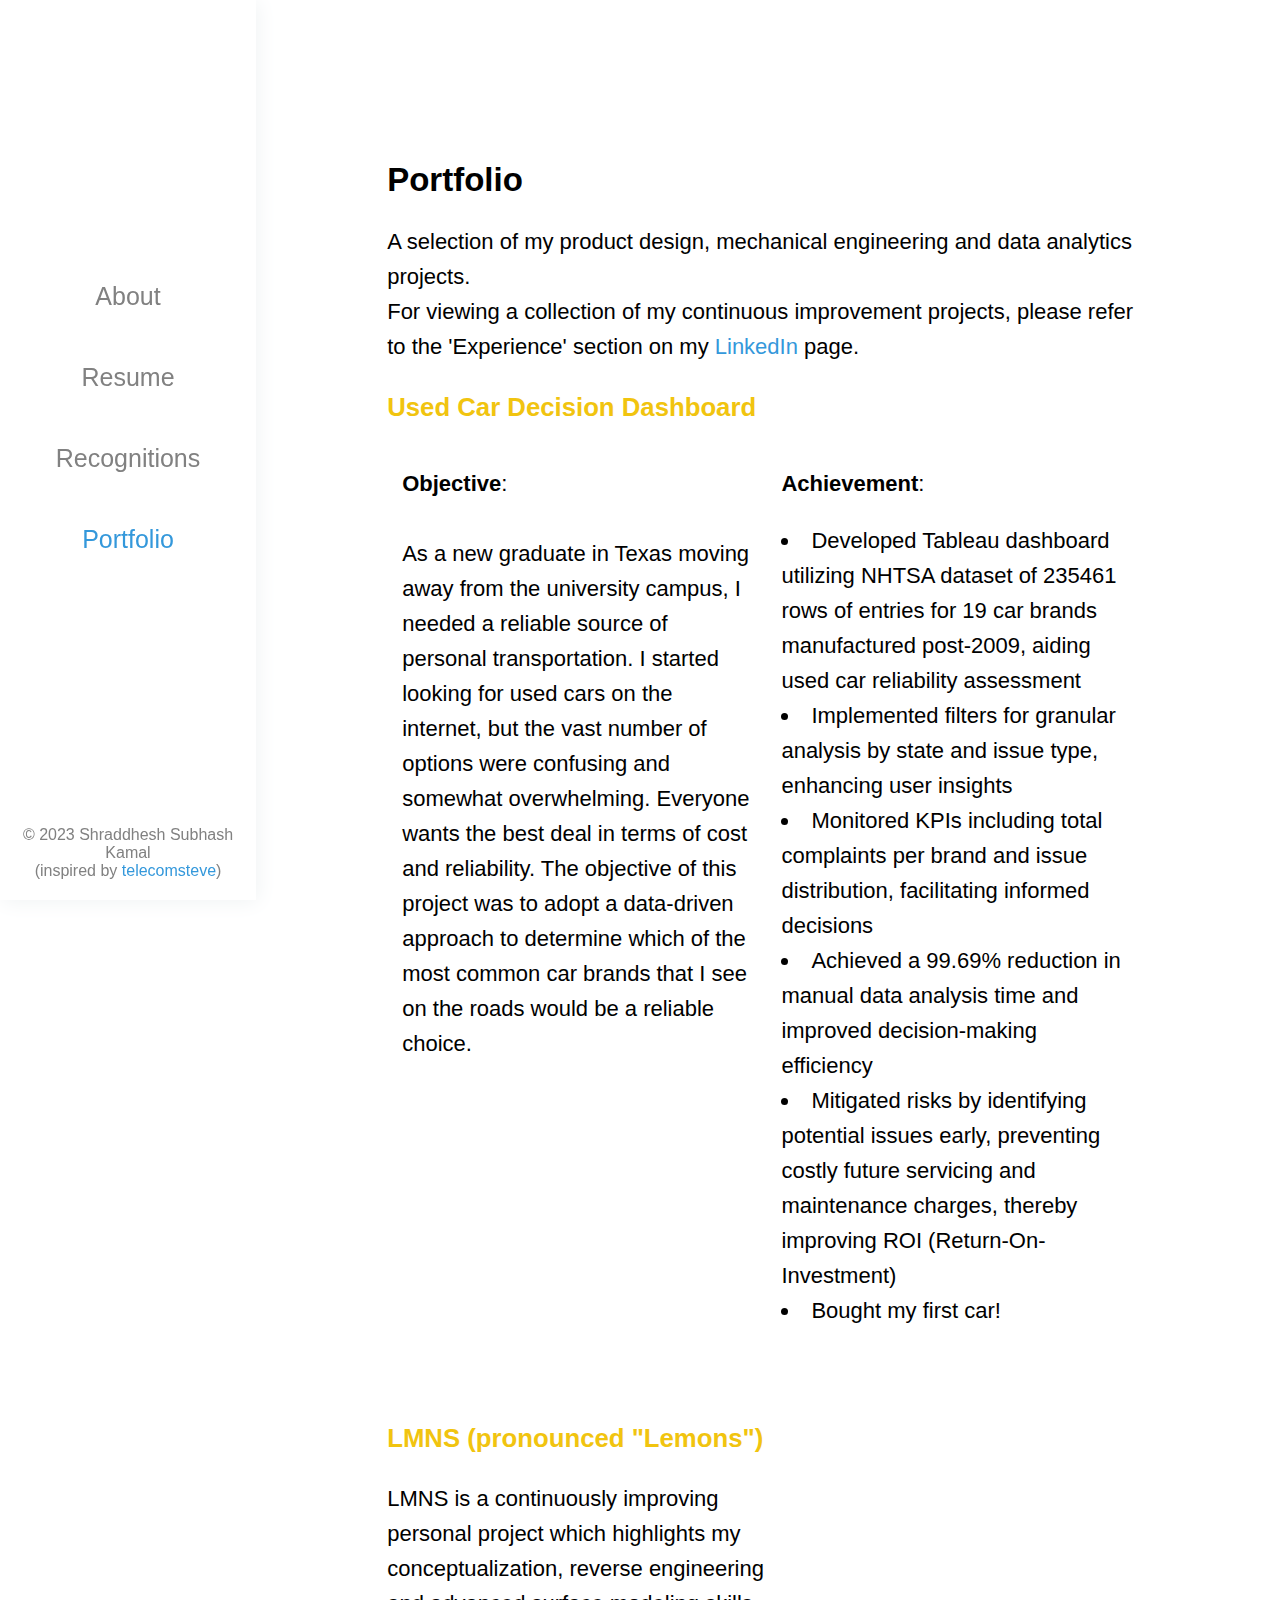
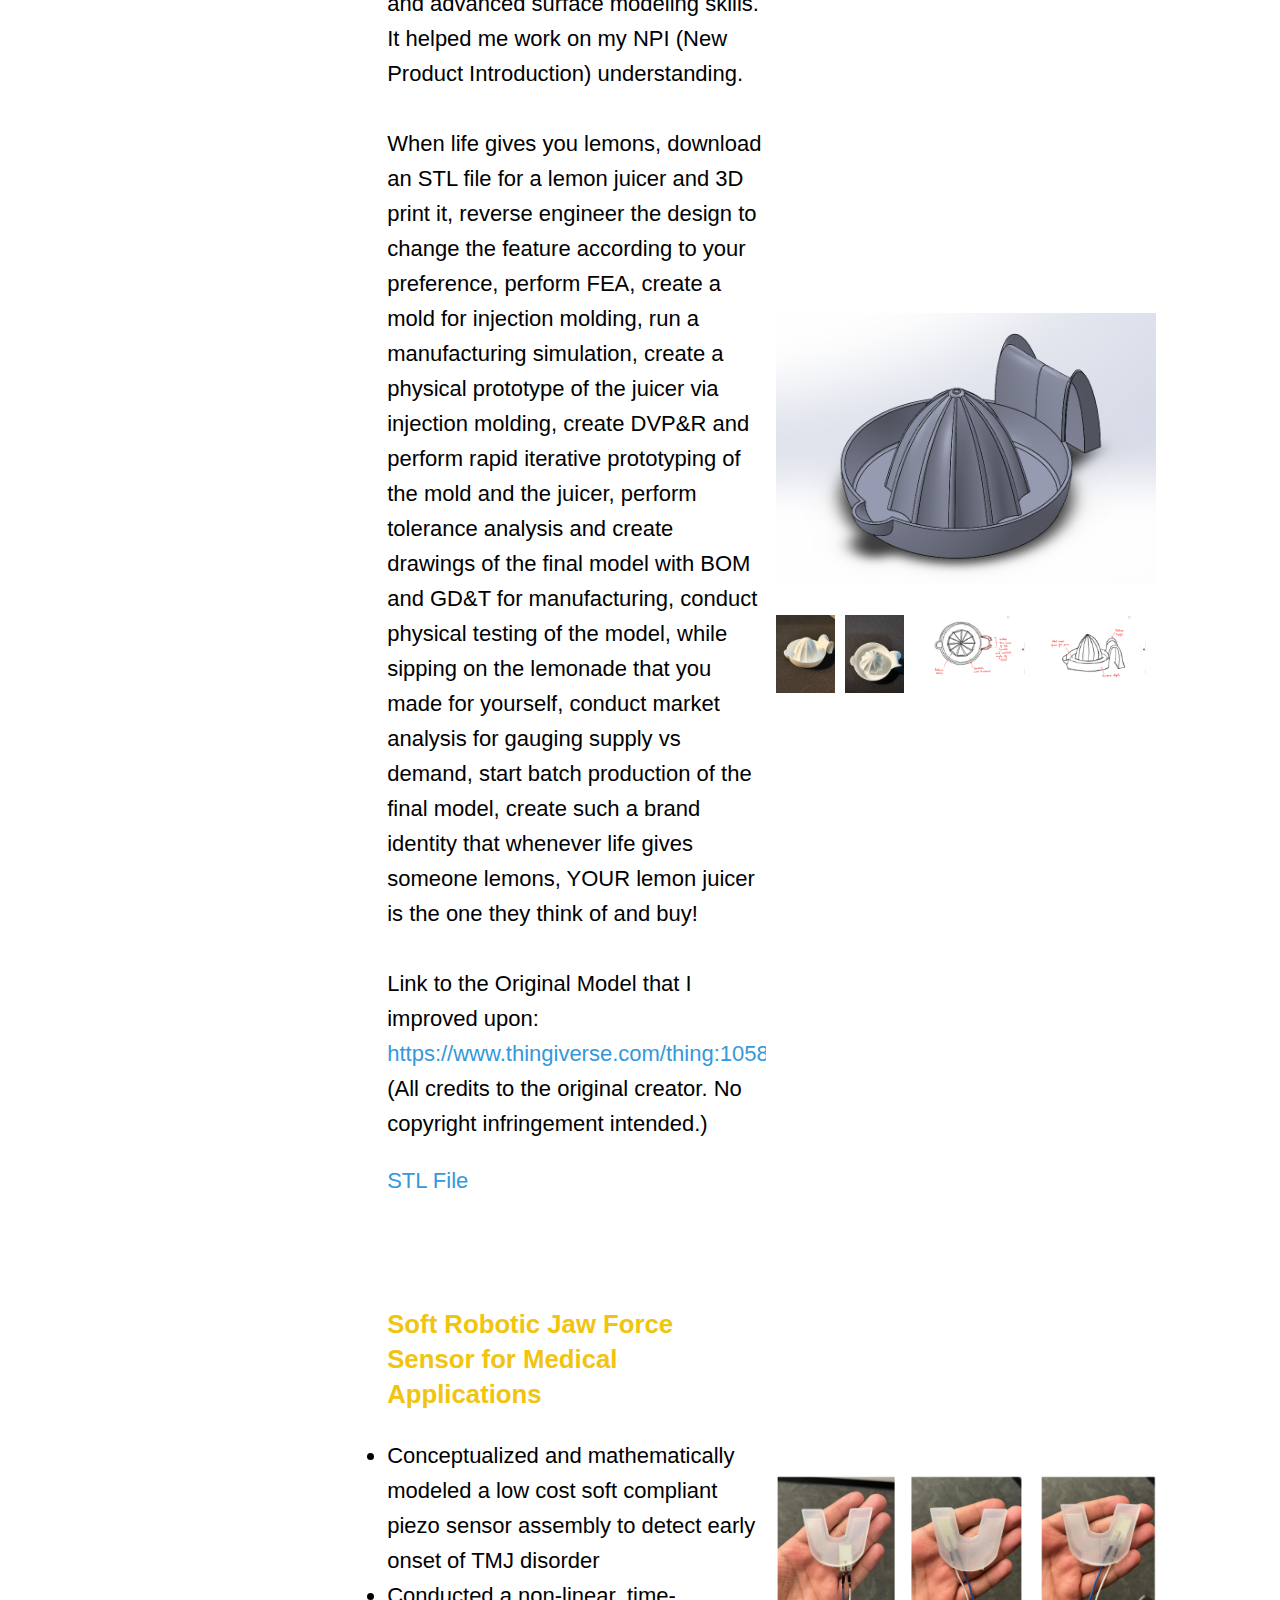
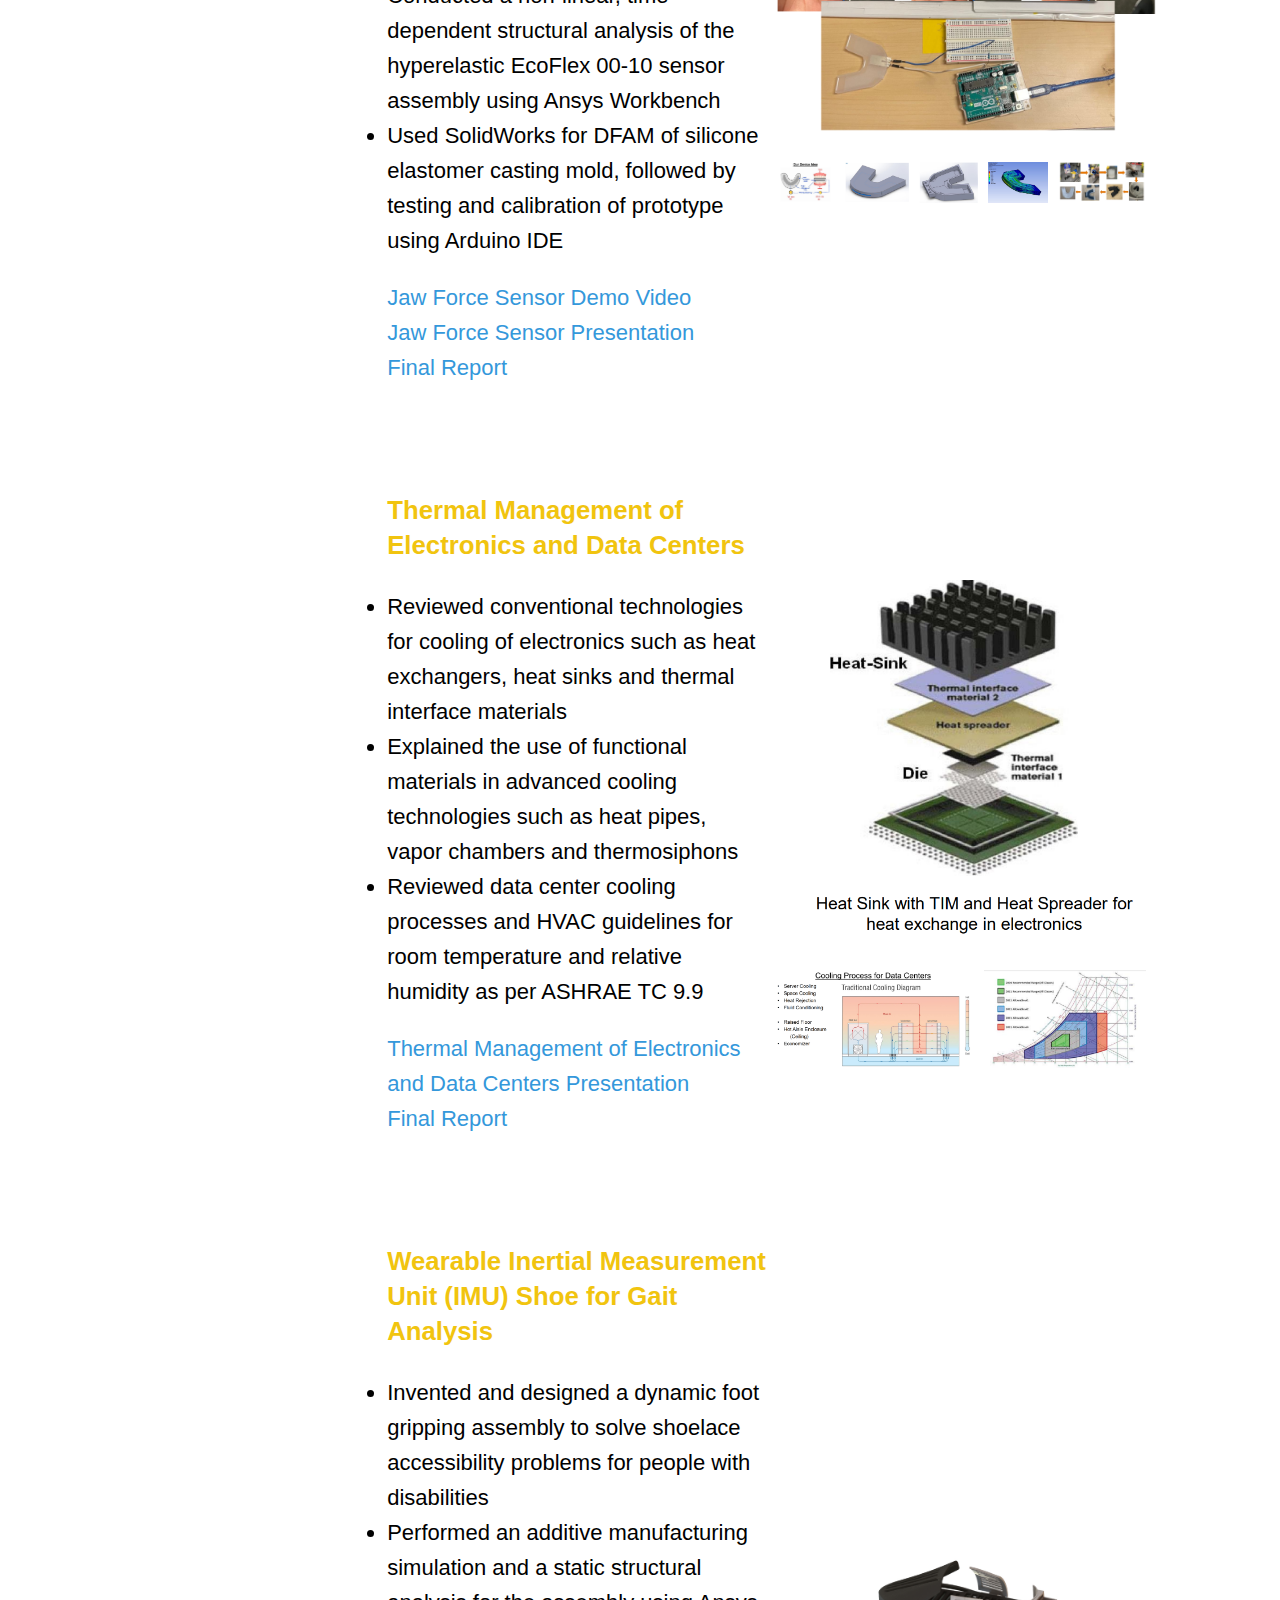
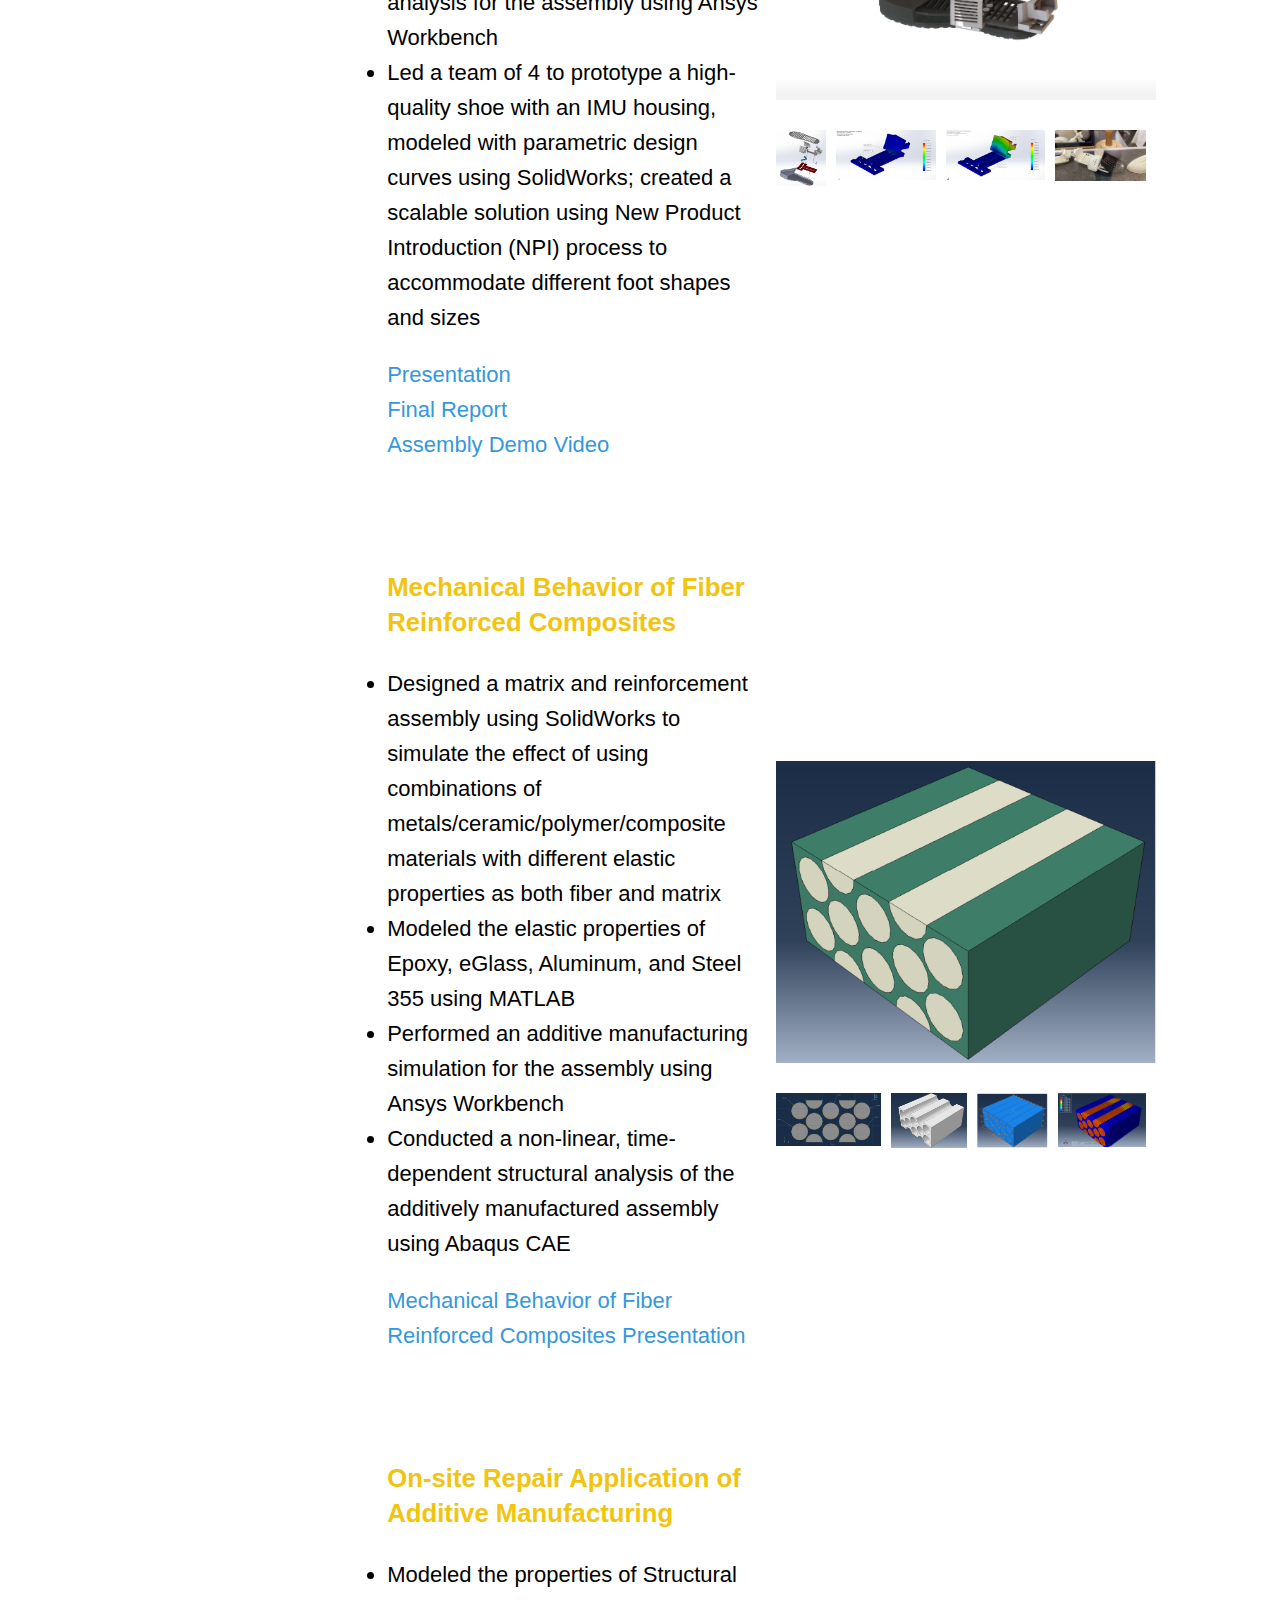
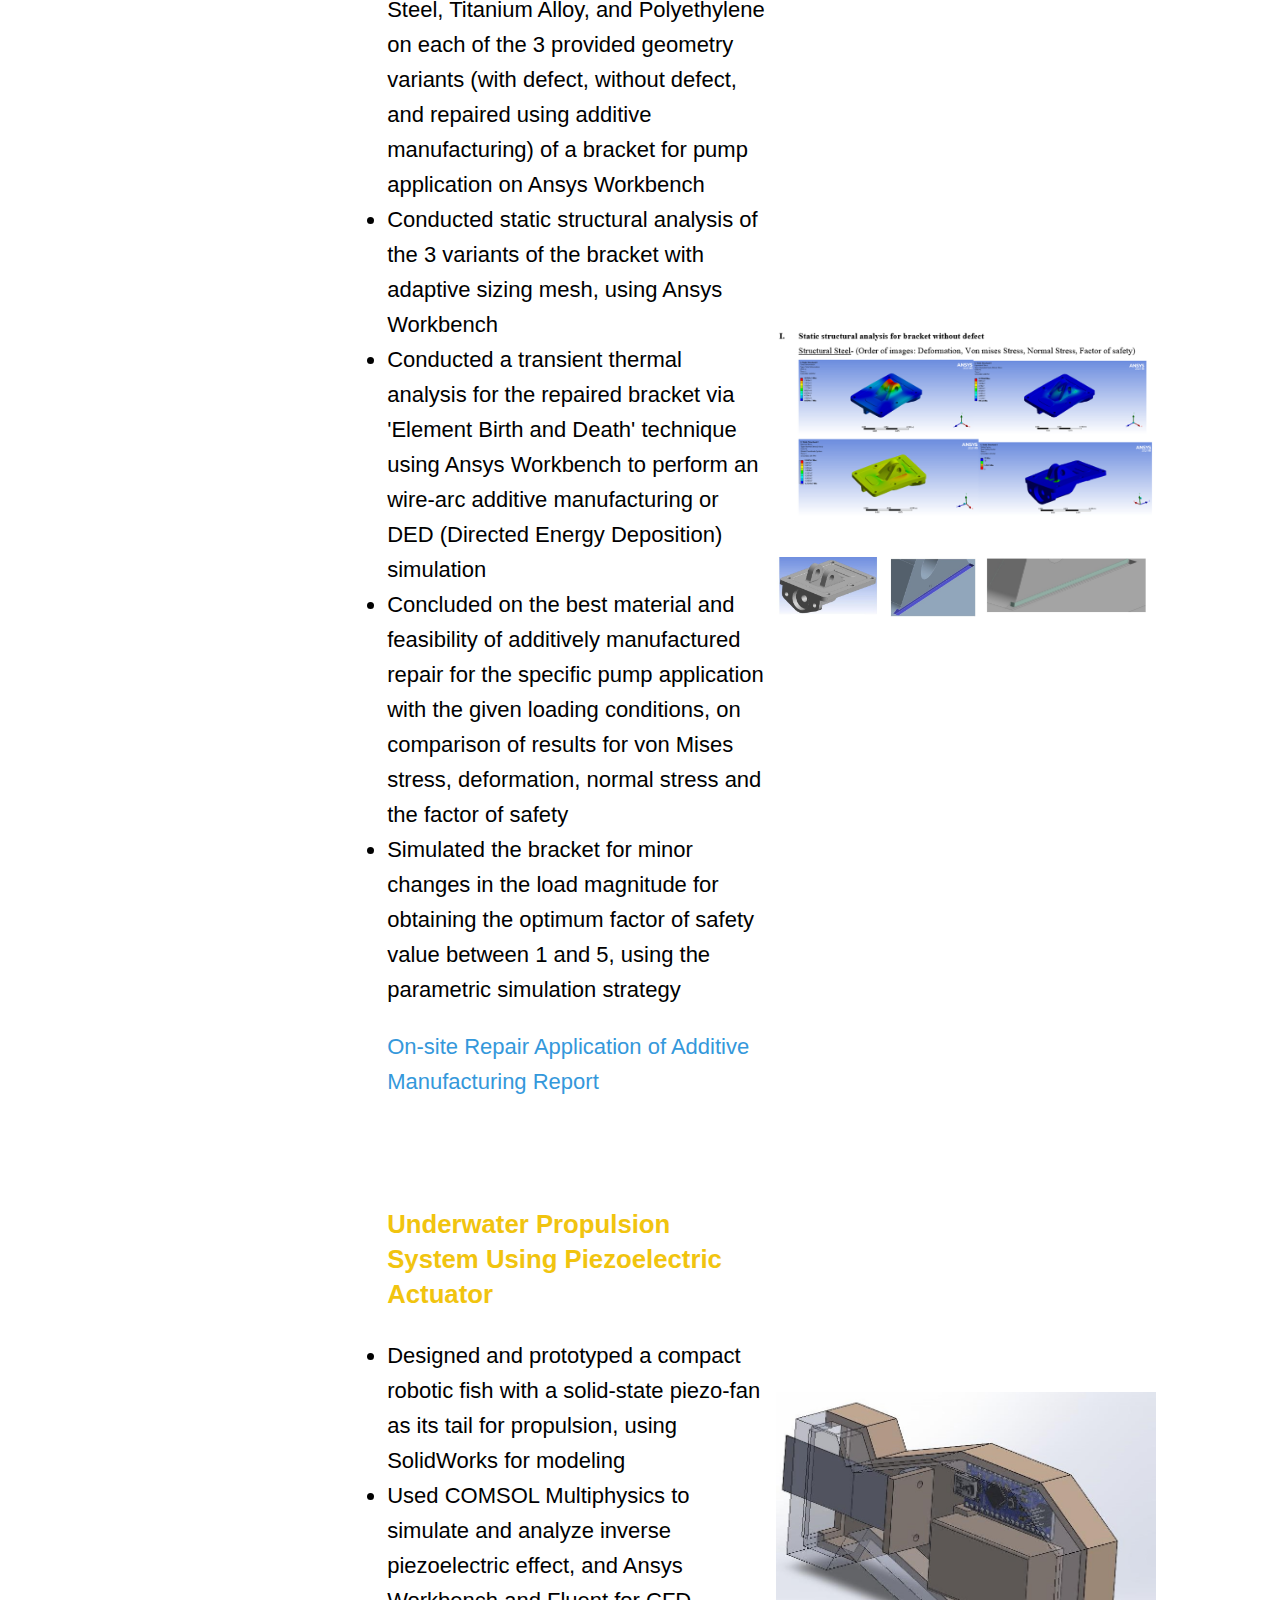
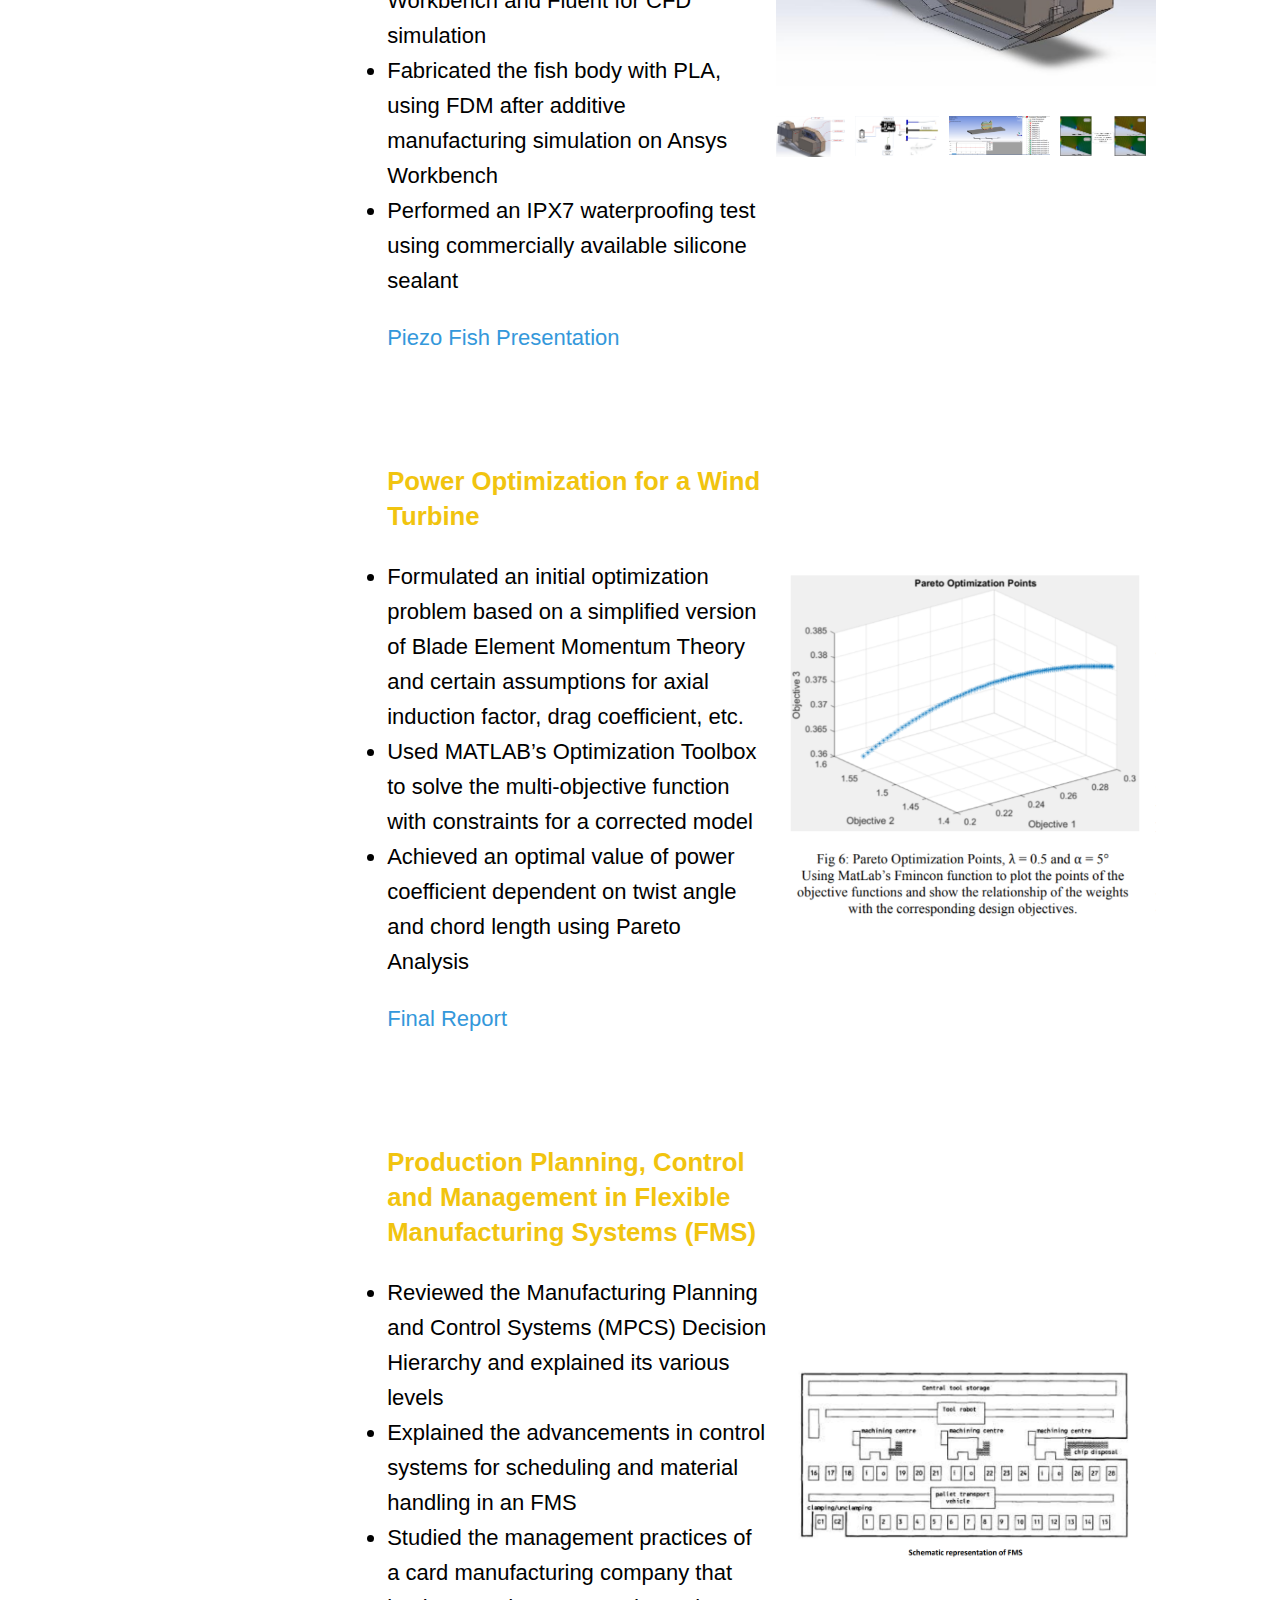
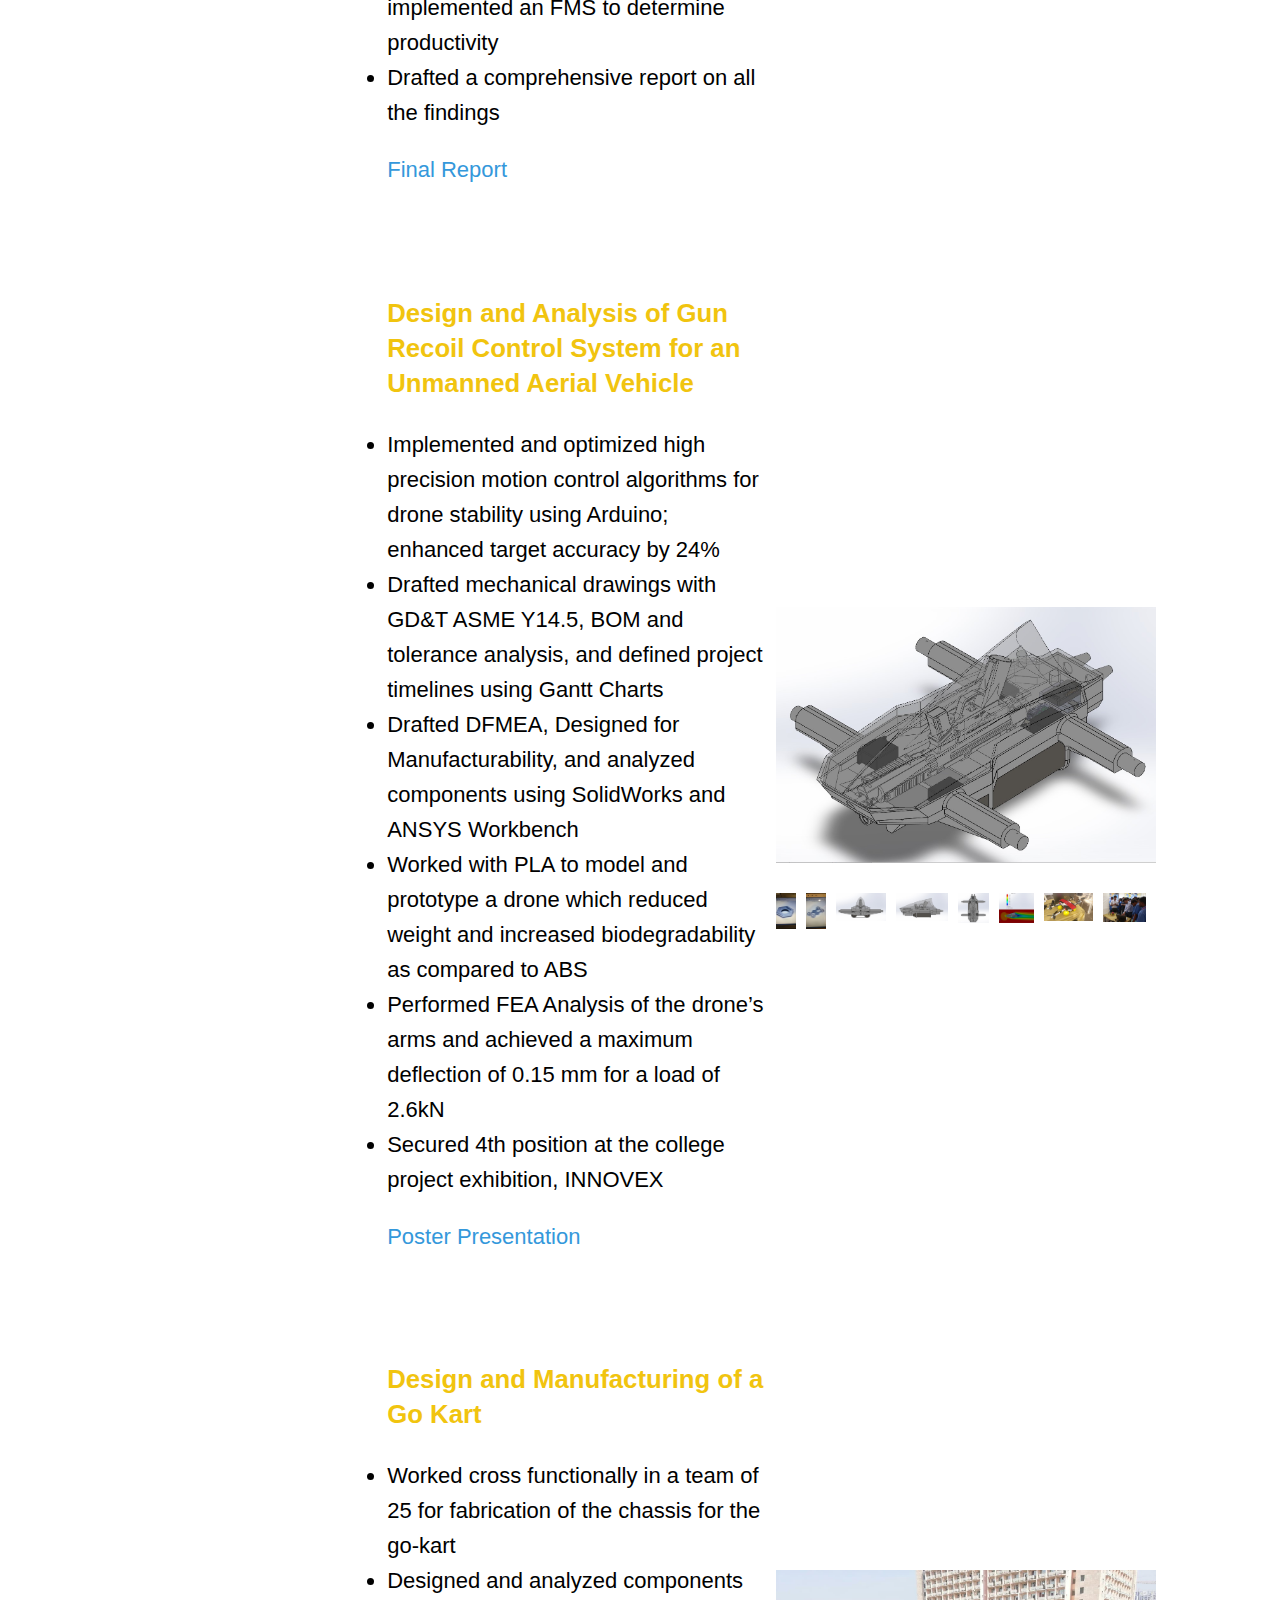
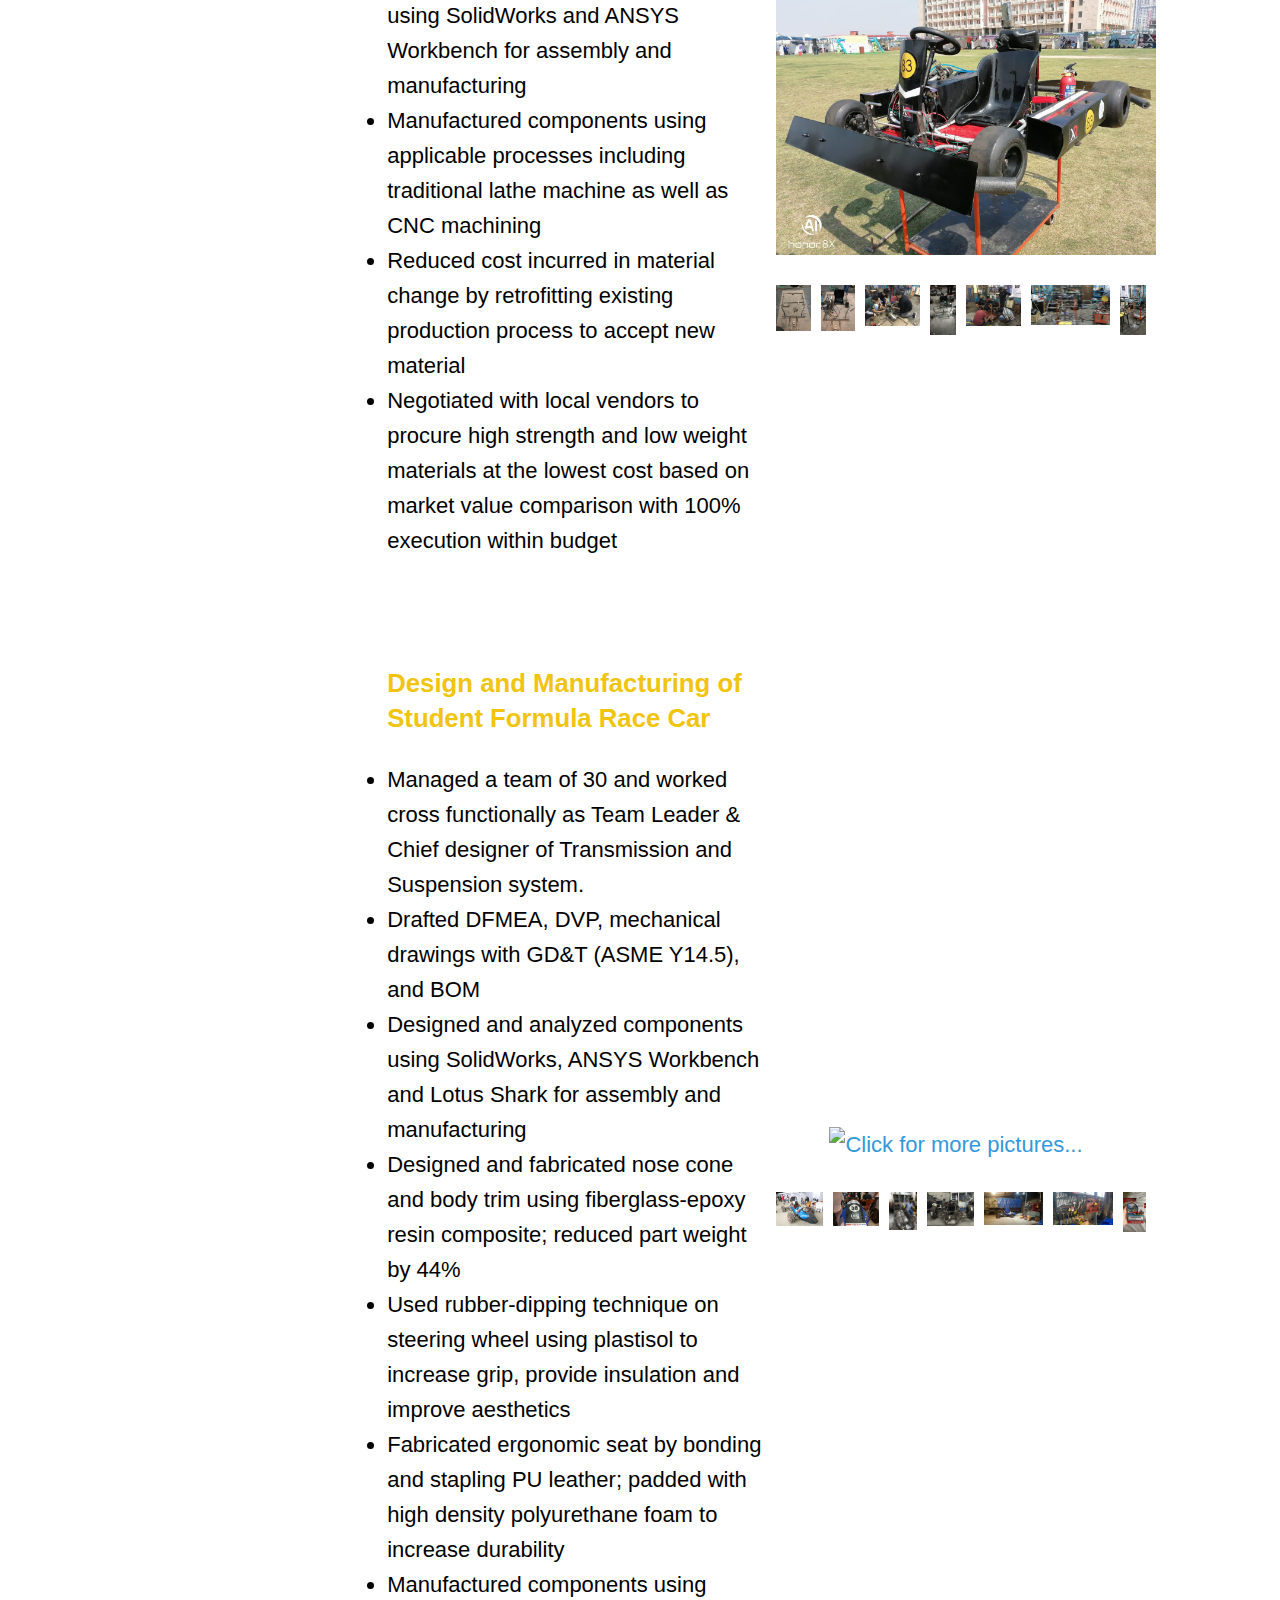
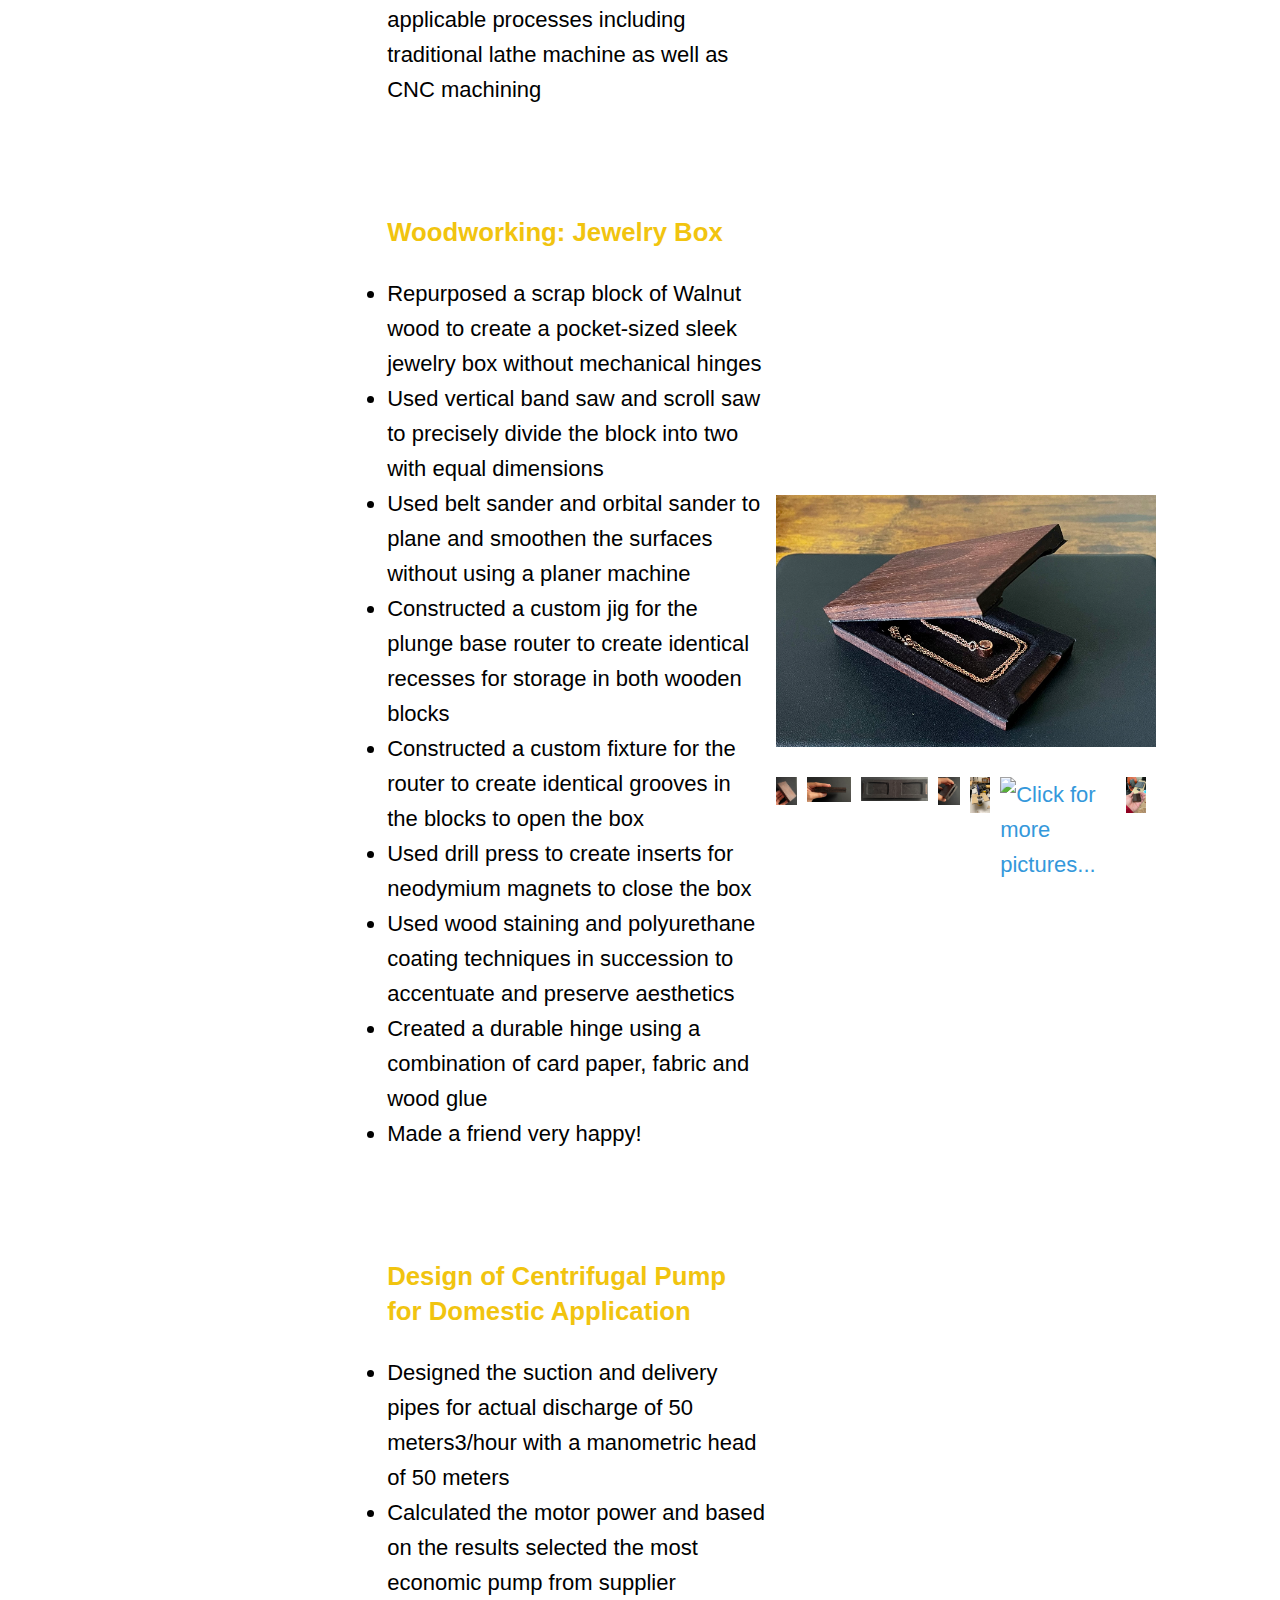
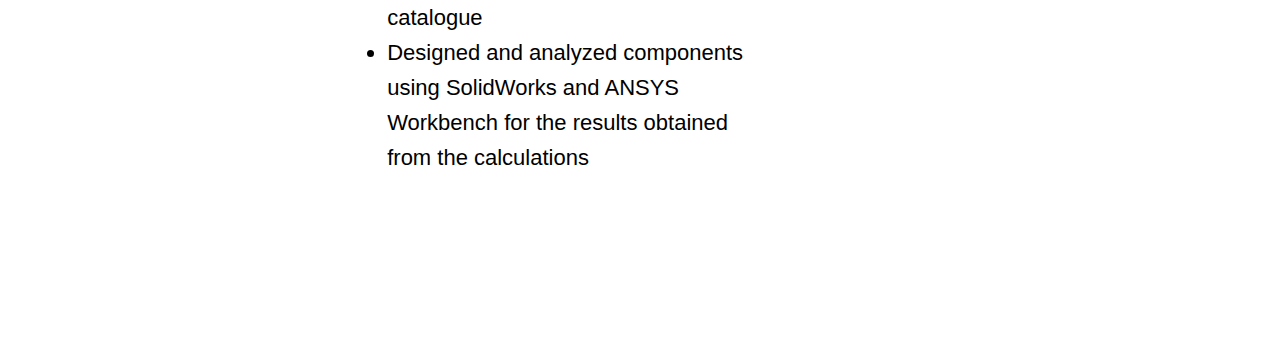
==== commit 3ec61517: "Fish seal Update portfolio.html" ====
--- a/docs/portfolio.html
+++ b/docs/portfolio.html
@@ -418,10 +418,11 @@
                 <h3 class="portfolio_accent">Underwater Propulsion System Using Piezoelectric Actuator</h3>
                     
                 <p><li> Designed and prototyped a compact robotic fish with a solid-state piezo-fan as its tail for propulsion, using SolidWorks for modeling</li>
-<li>Used COMSOL Multiphysics to simulate and analyze inverse piezoelectric effect, and Ansys Workbench for CFD simulation
+<li>Used COMSOL Multiphysics to simulate and analyze inverse piezoelectric effect, and Ansys Workbench and Fluent for CFD simulation
 
 </li>
 <li>Fabricated the fish body with PLA, using FDM after additive manufacturing simulation on Ansys Workbench</li>
+<li>Performed an IPX7 waterproofing test using commercially available silicone sealant</li>
 </p>
                     
                 <p><a target="blank" href="./media/Piezo Fish PPT.pdf">Piezo Fish Presentation</a></p>
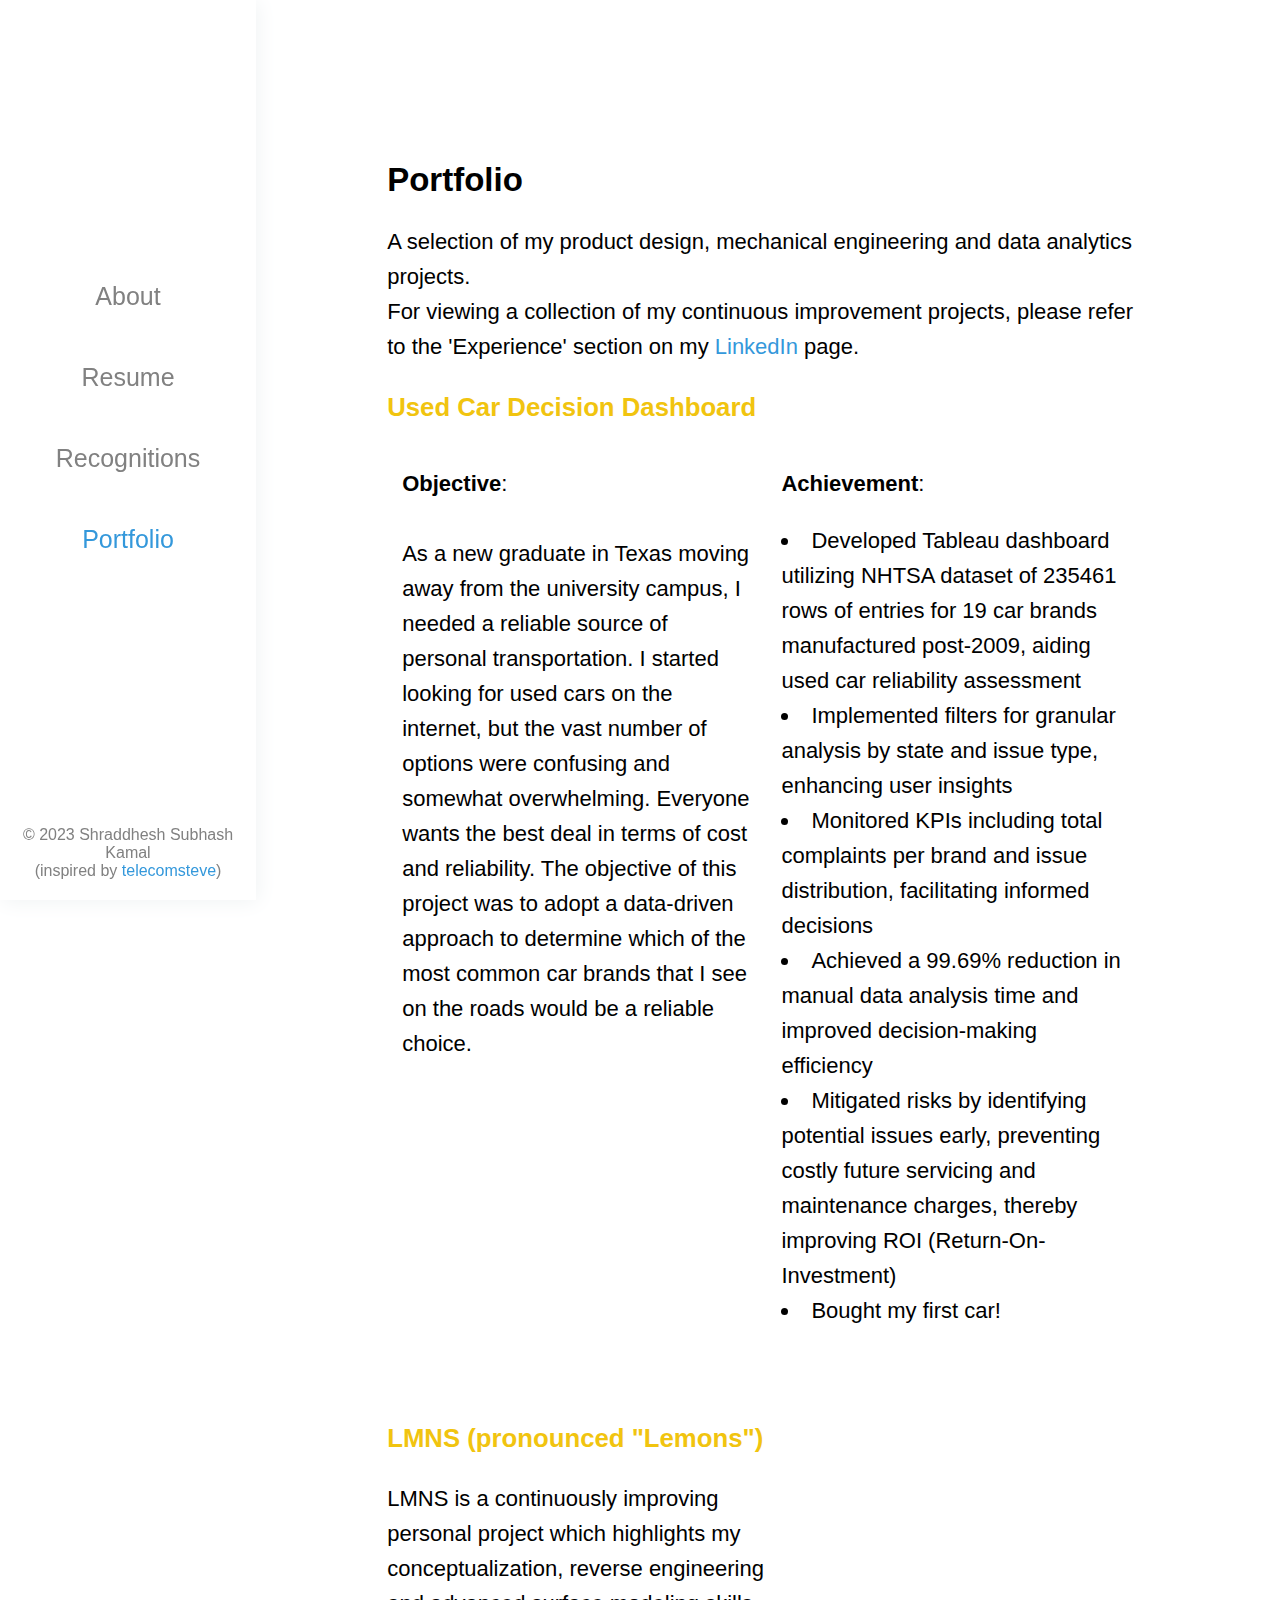
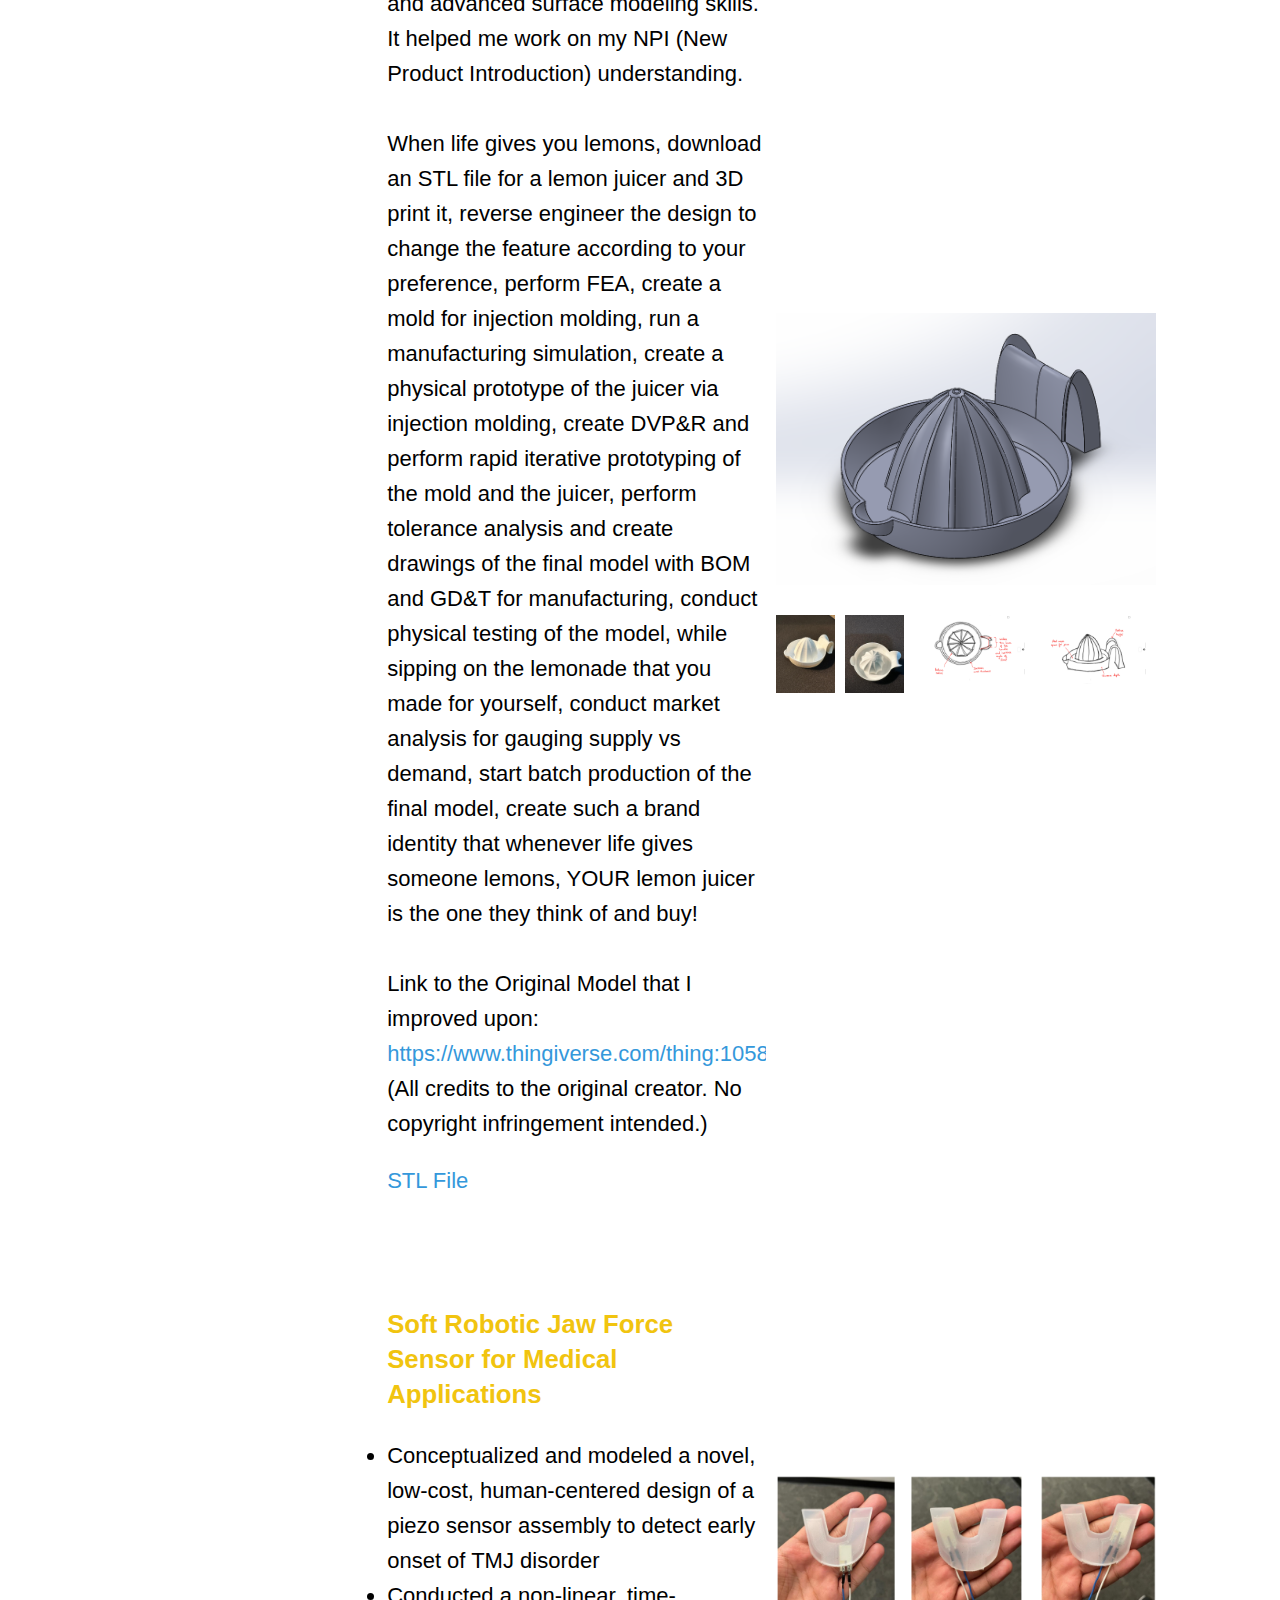
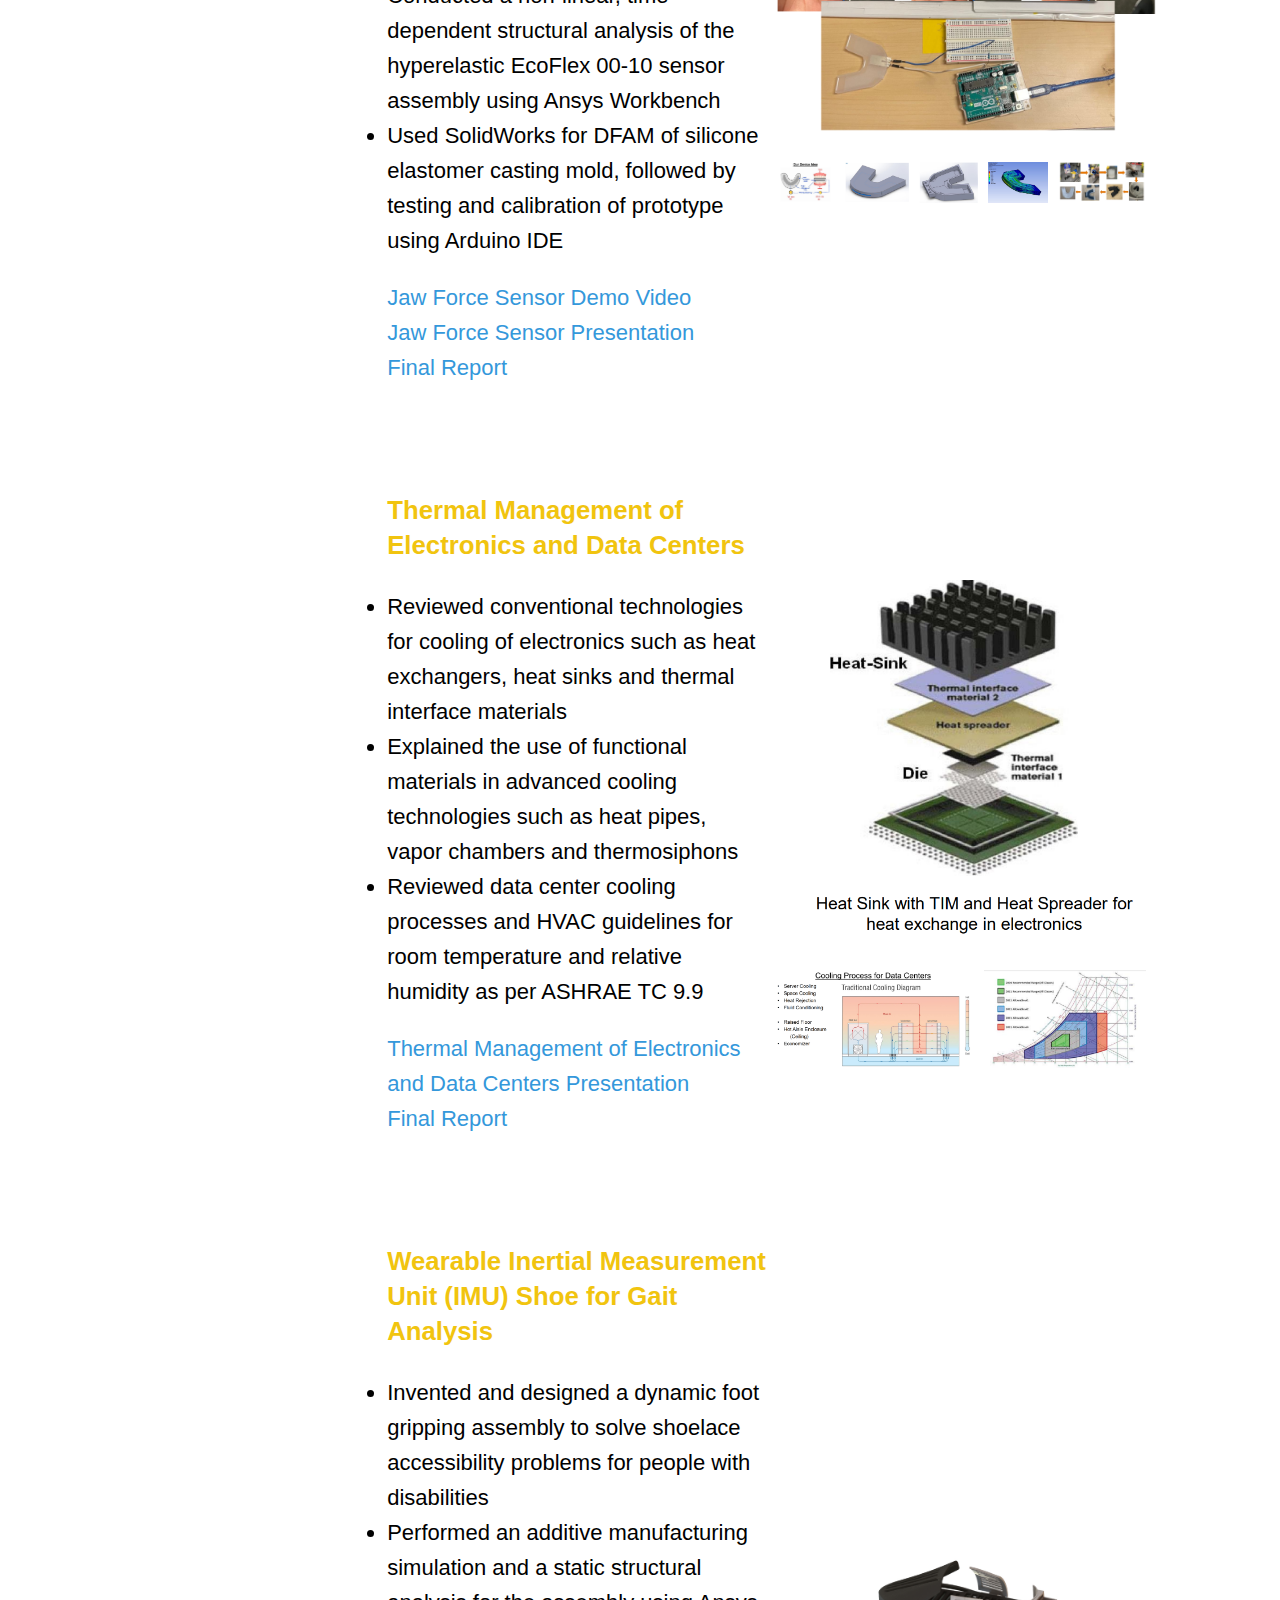
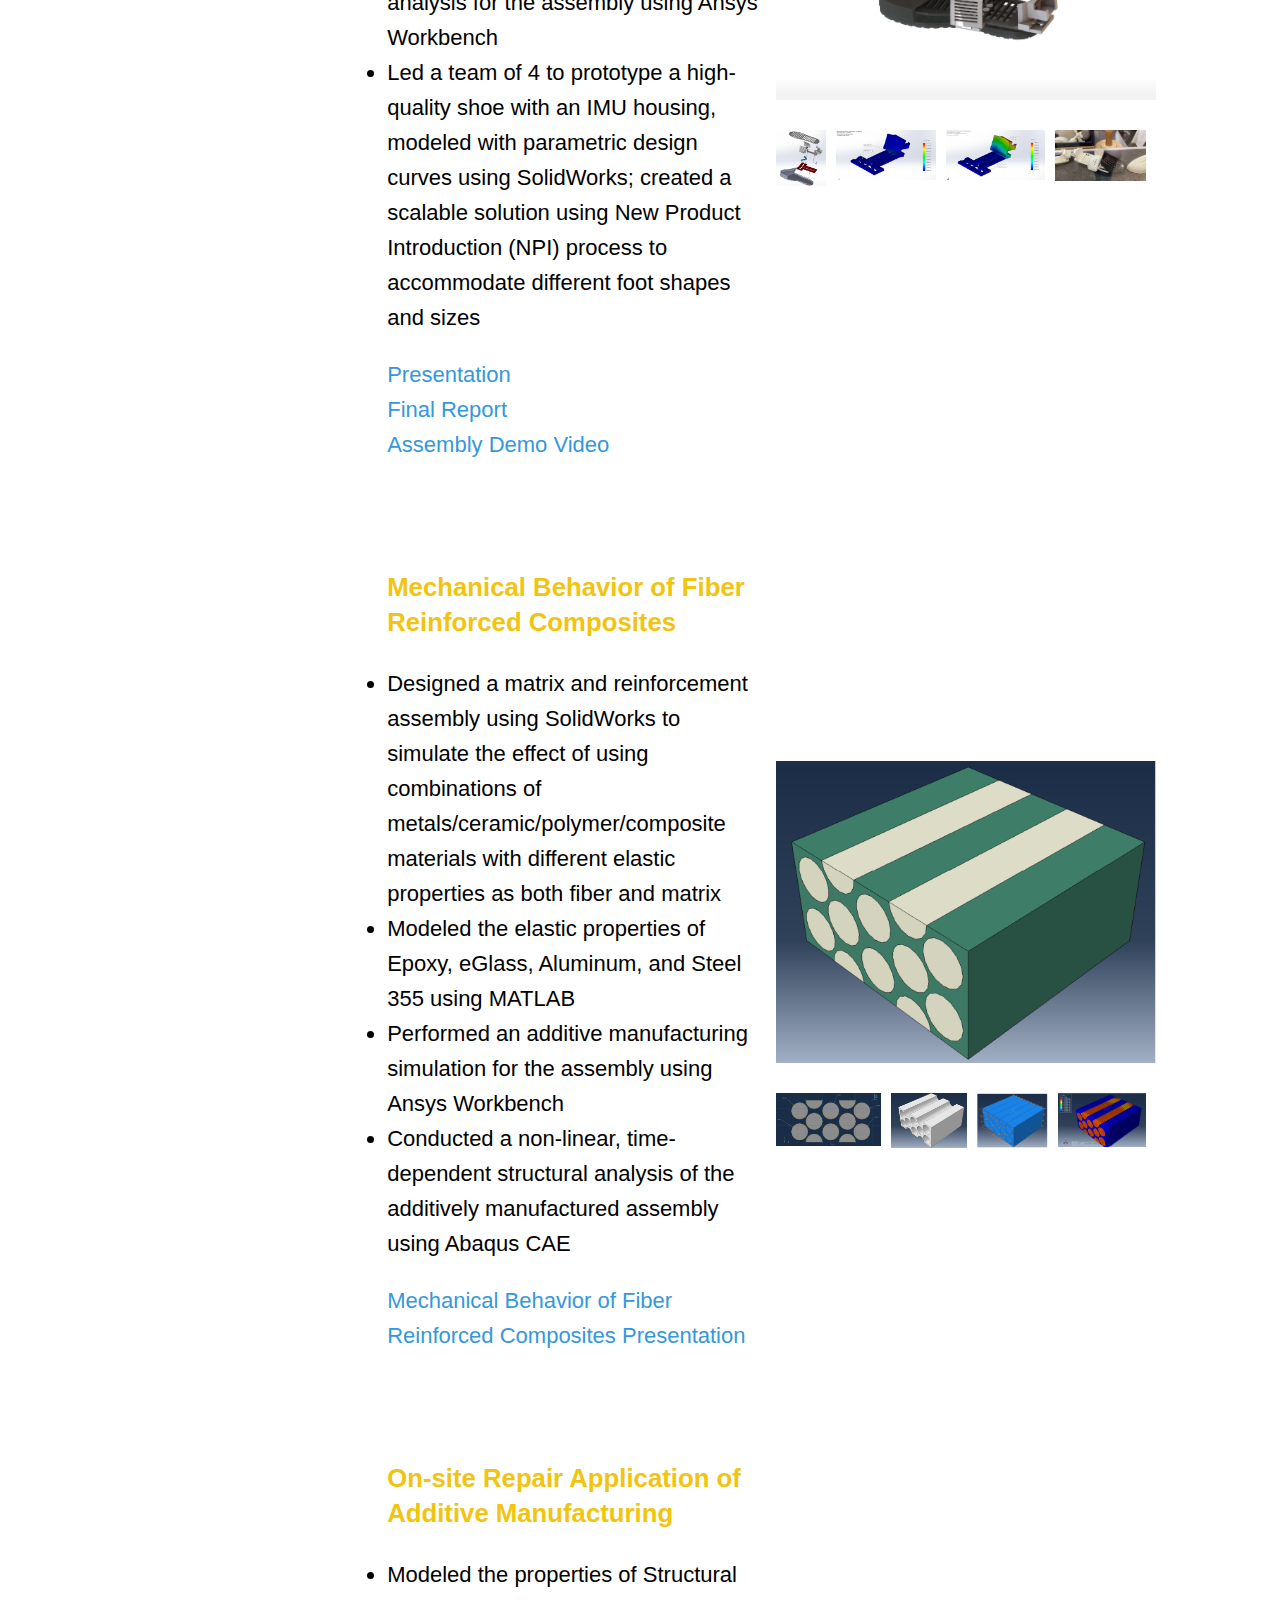
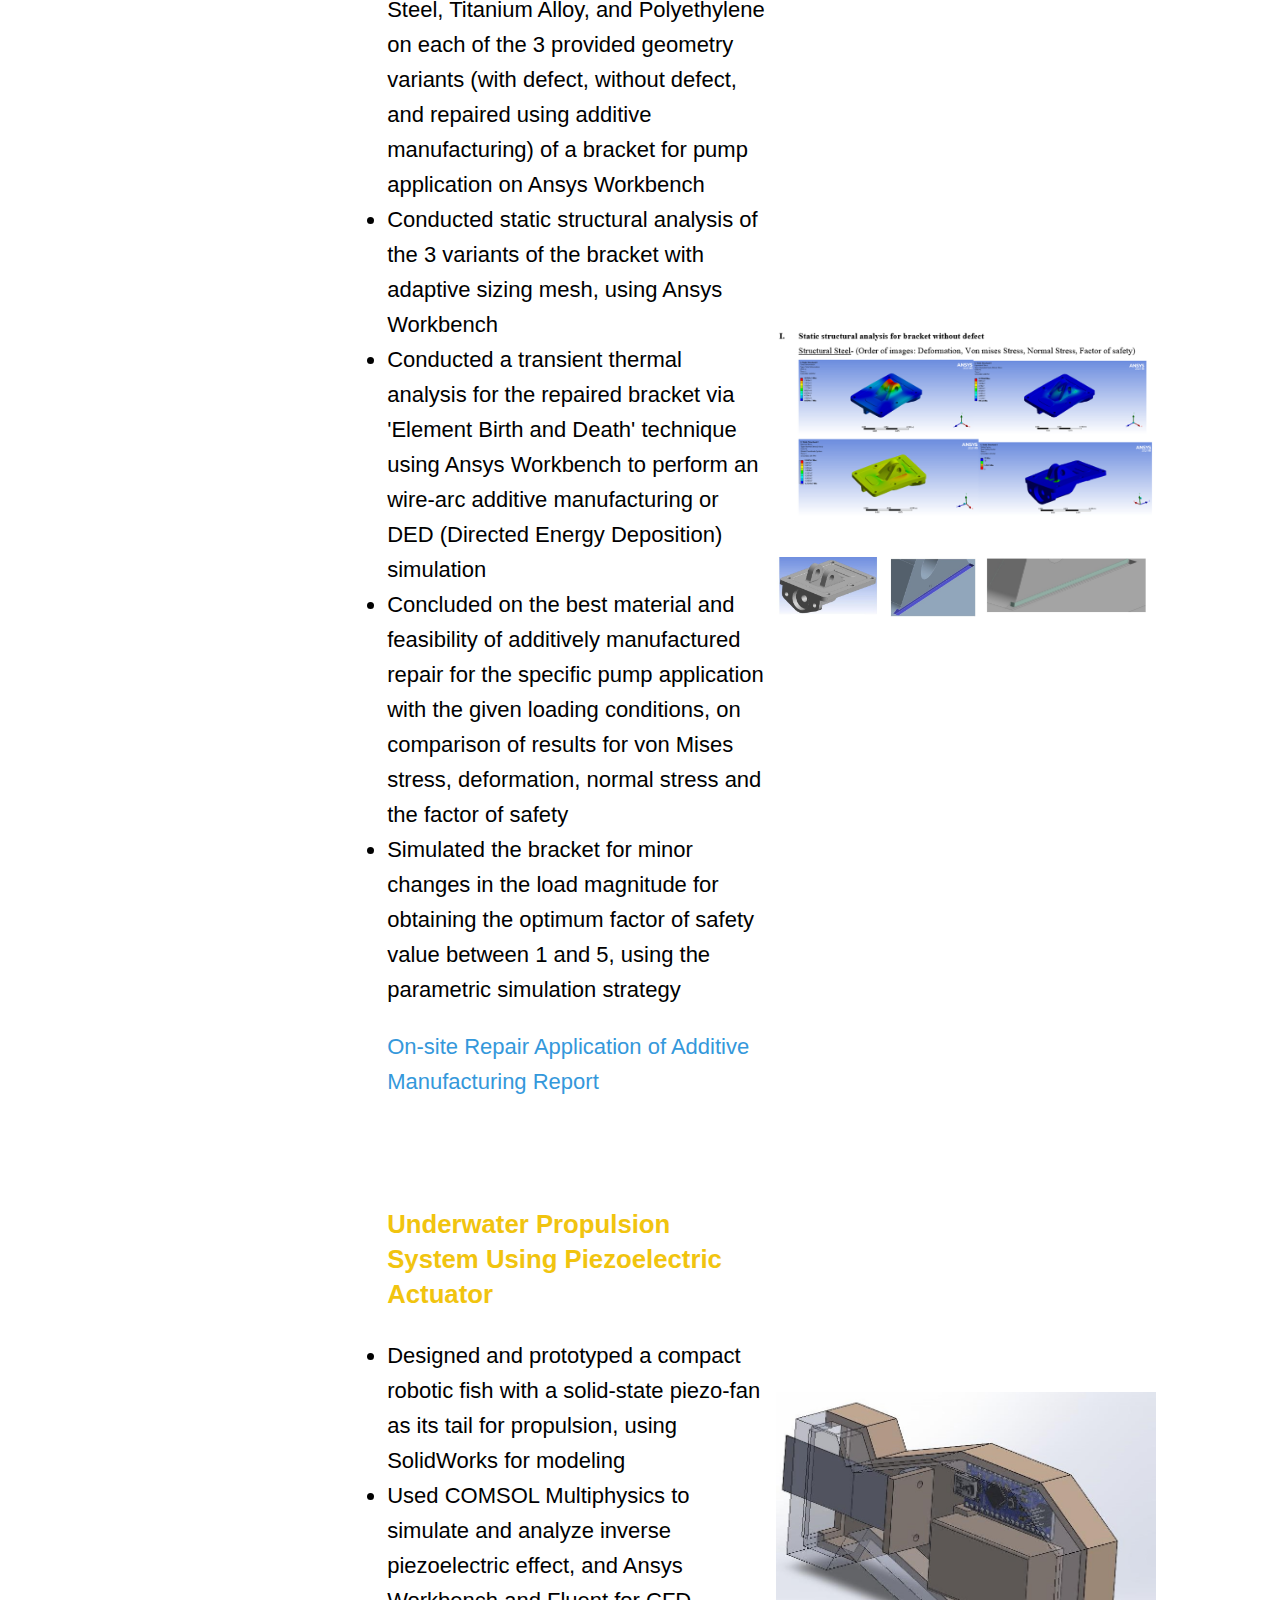
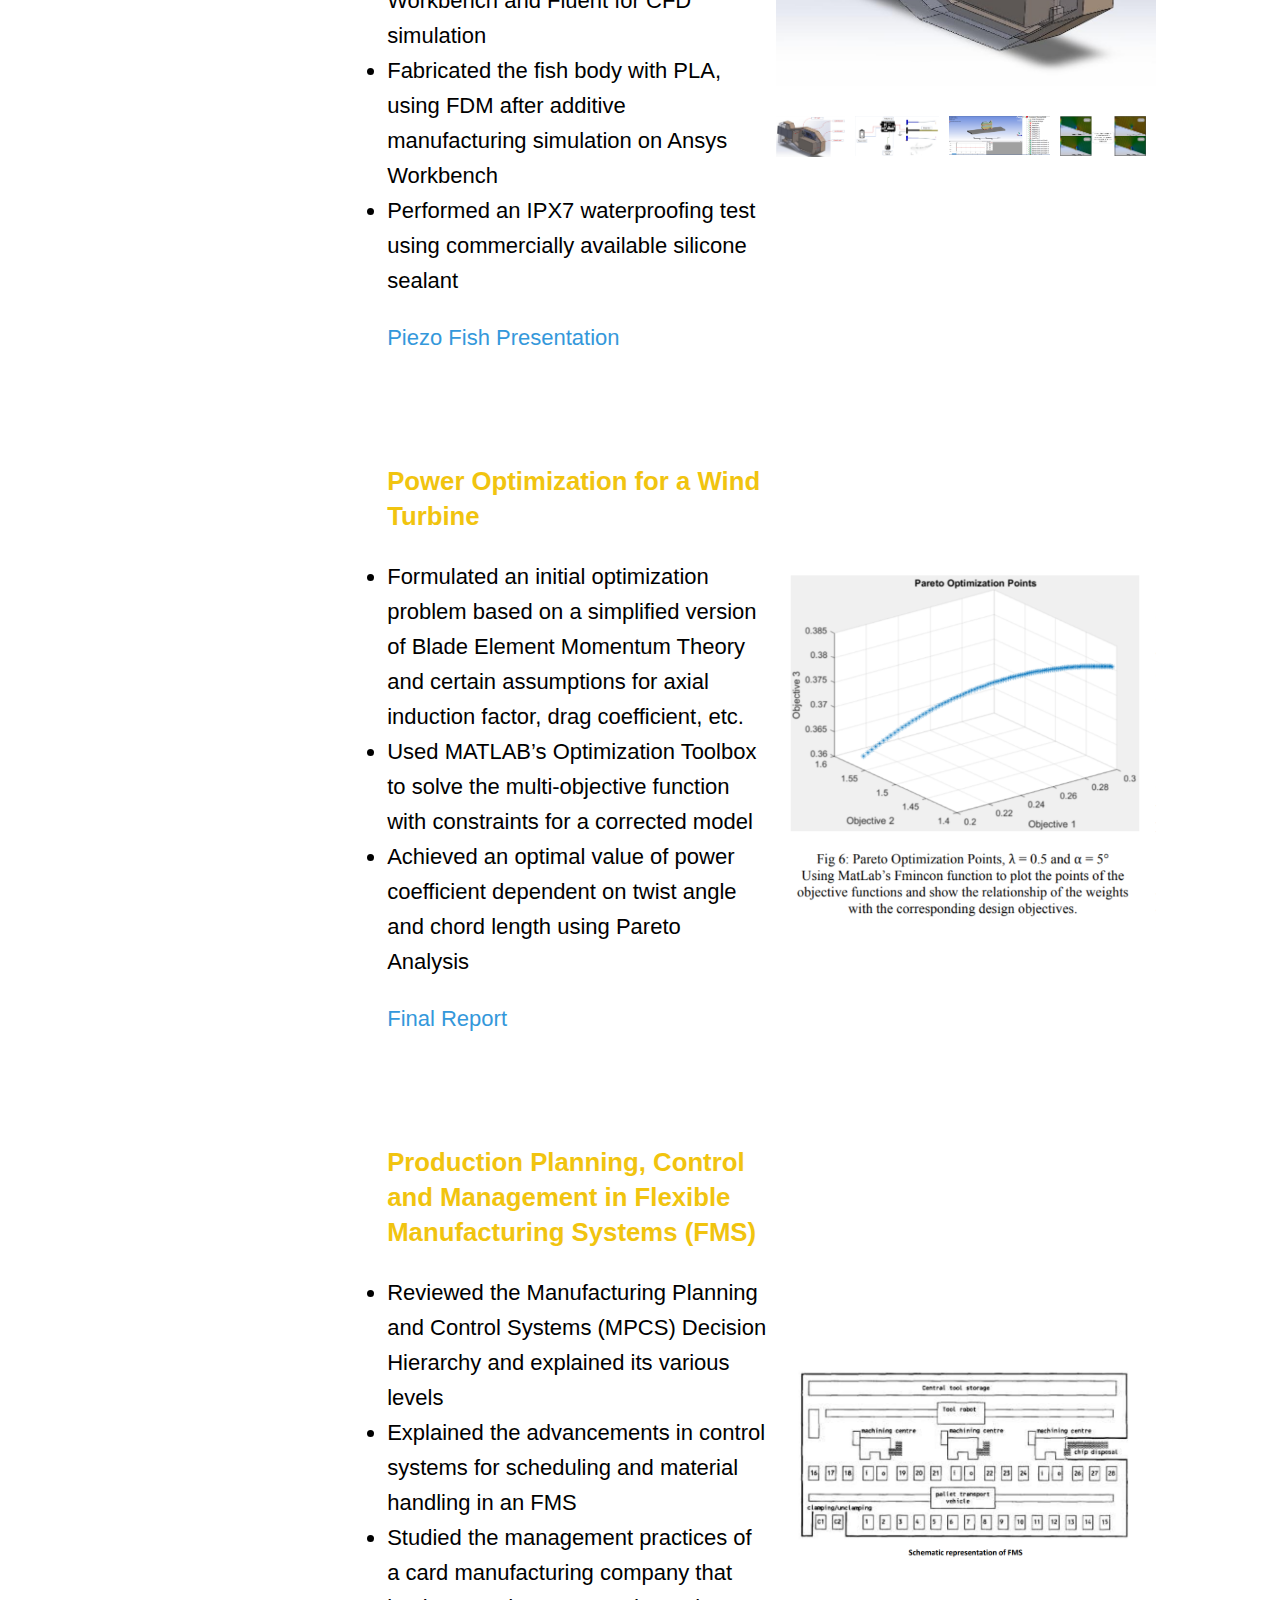
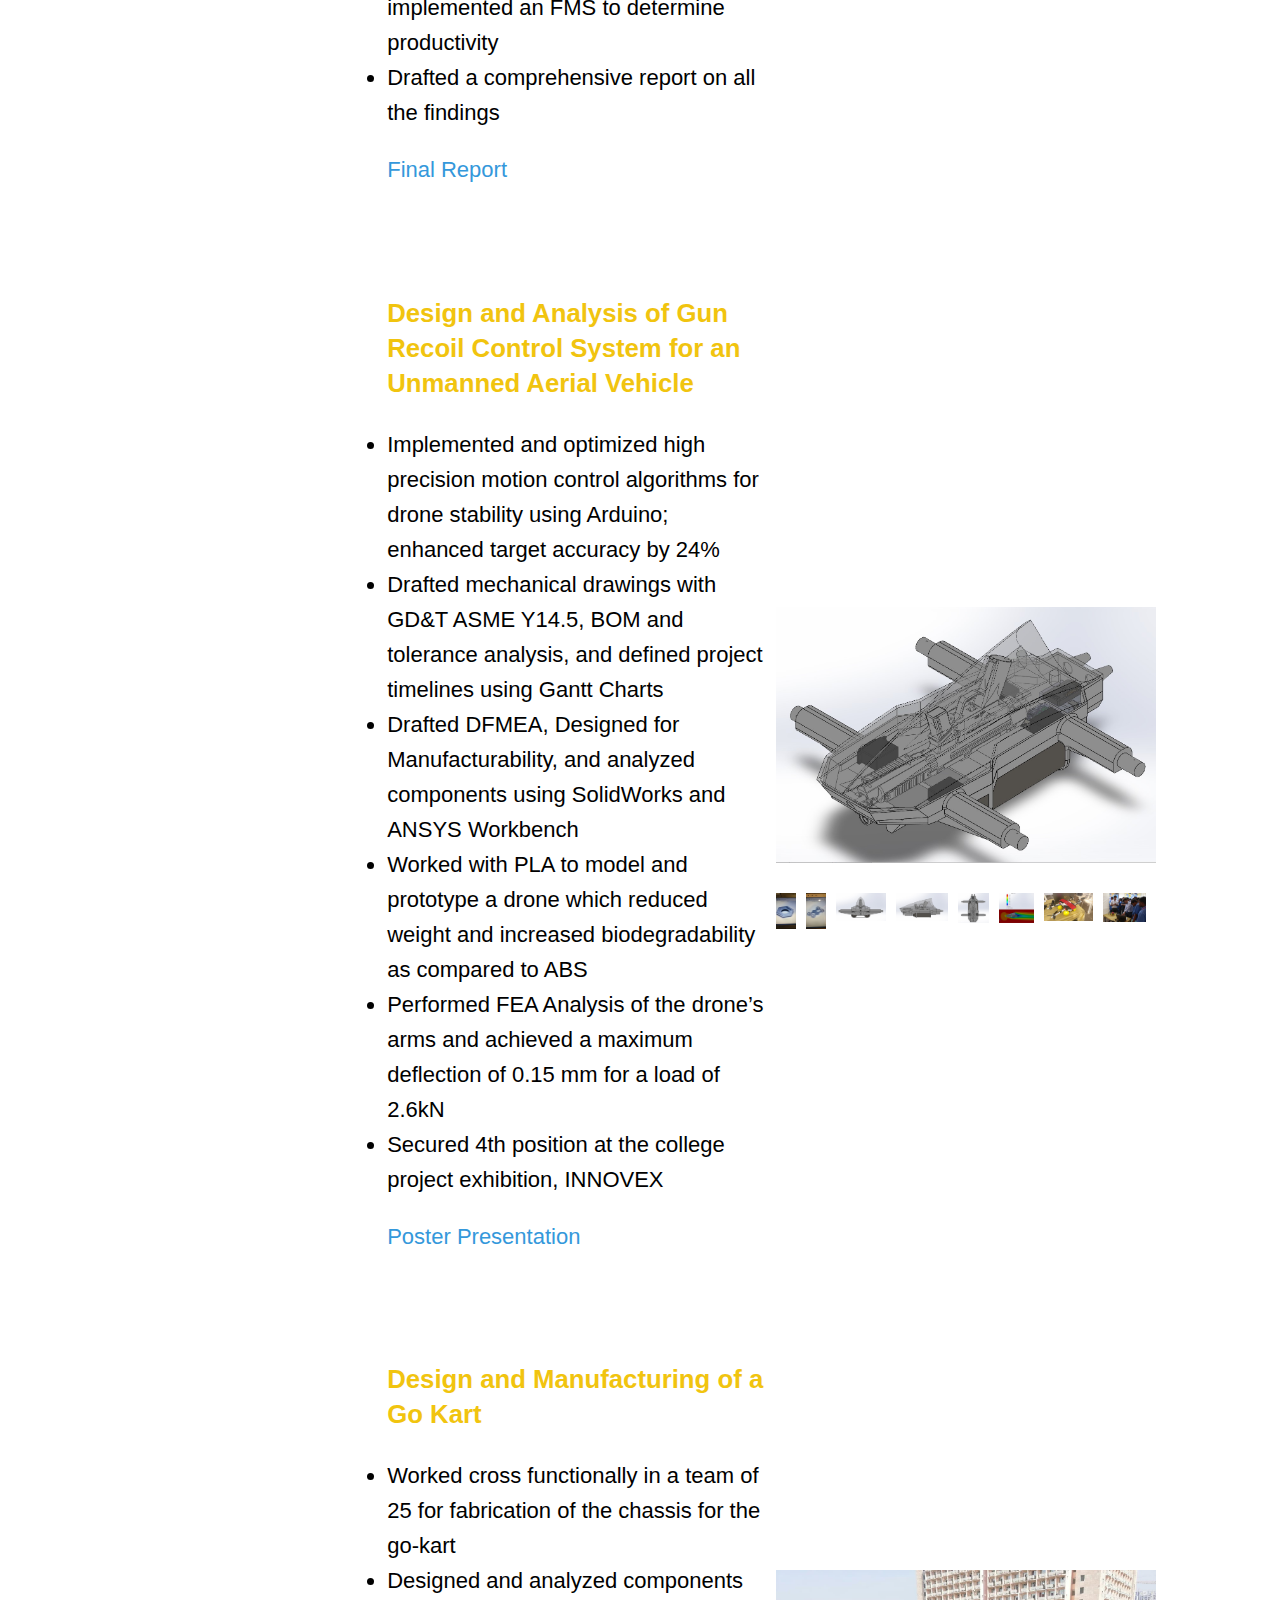
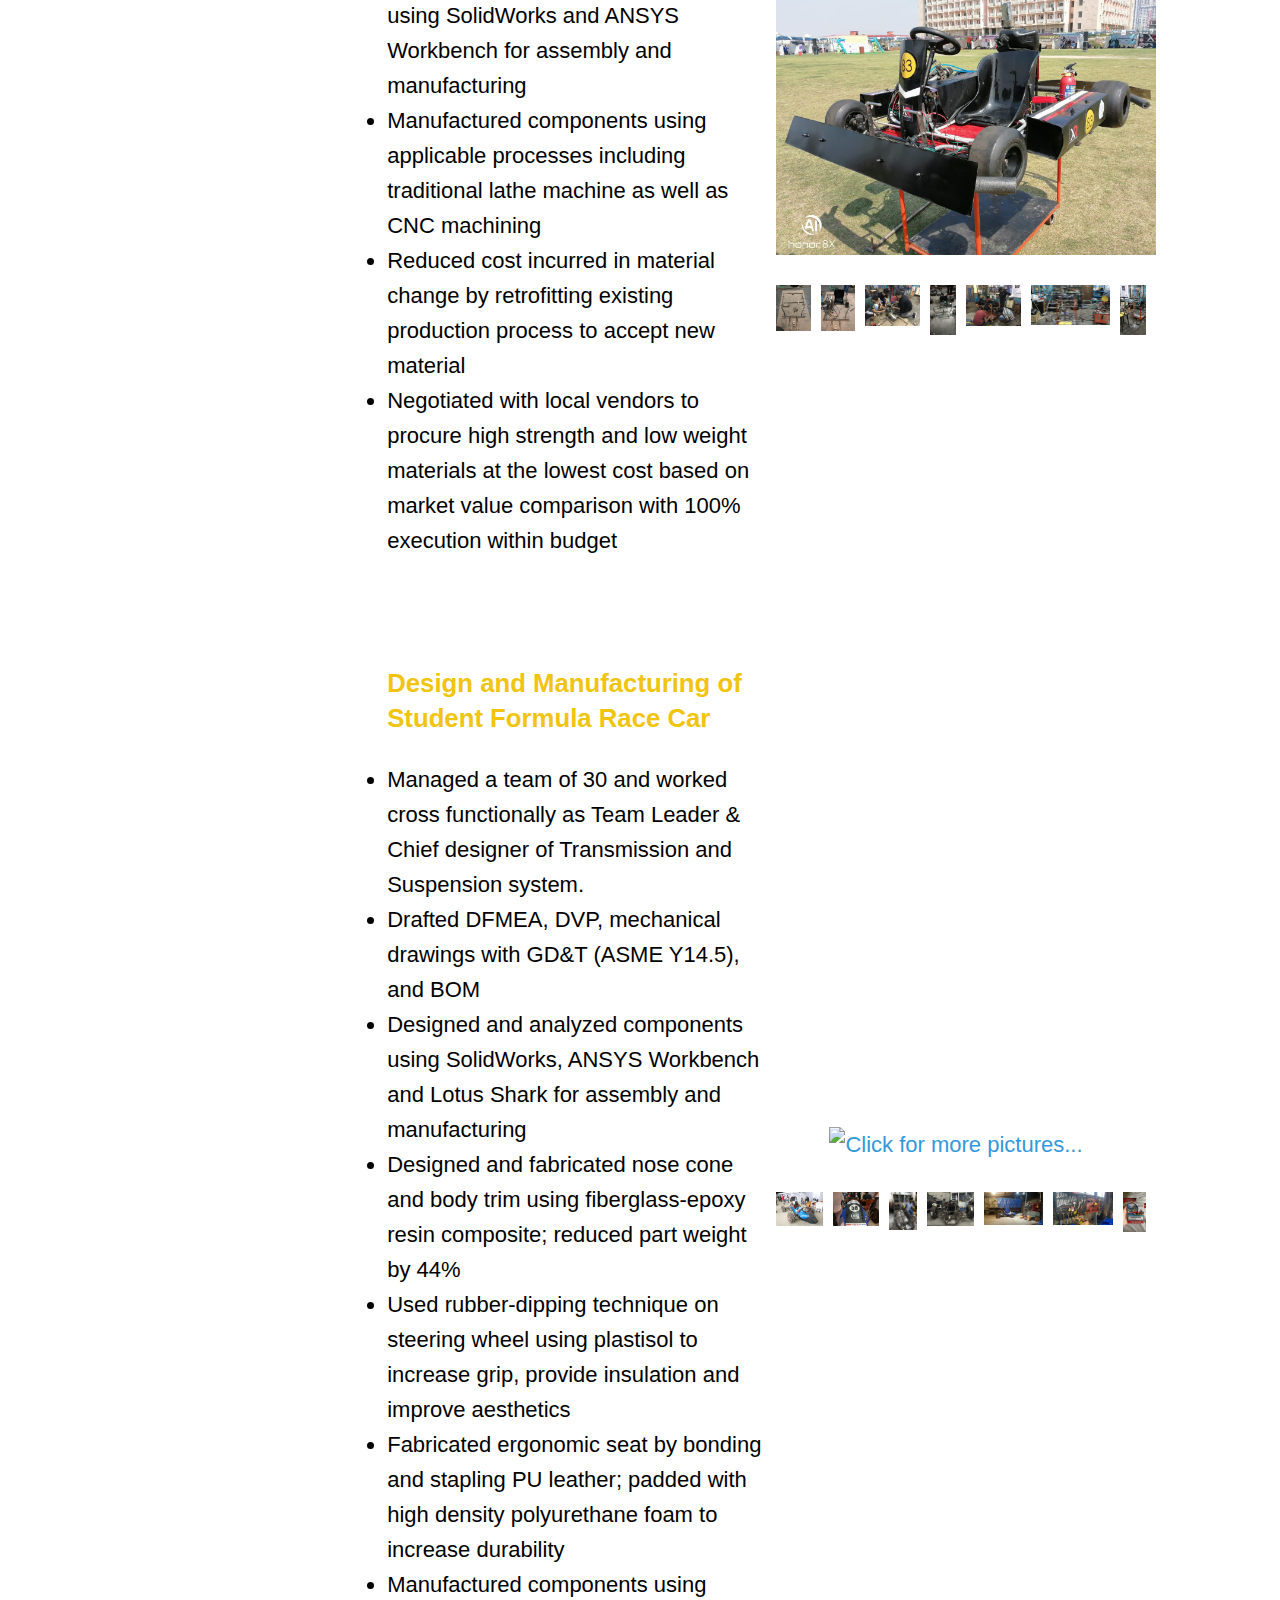
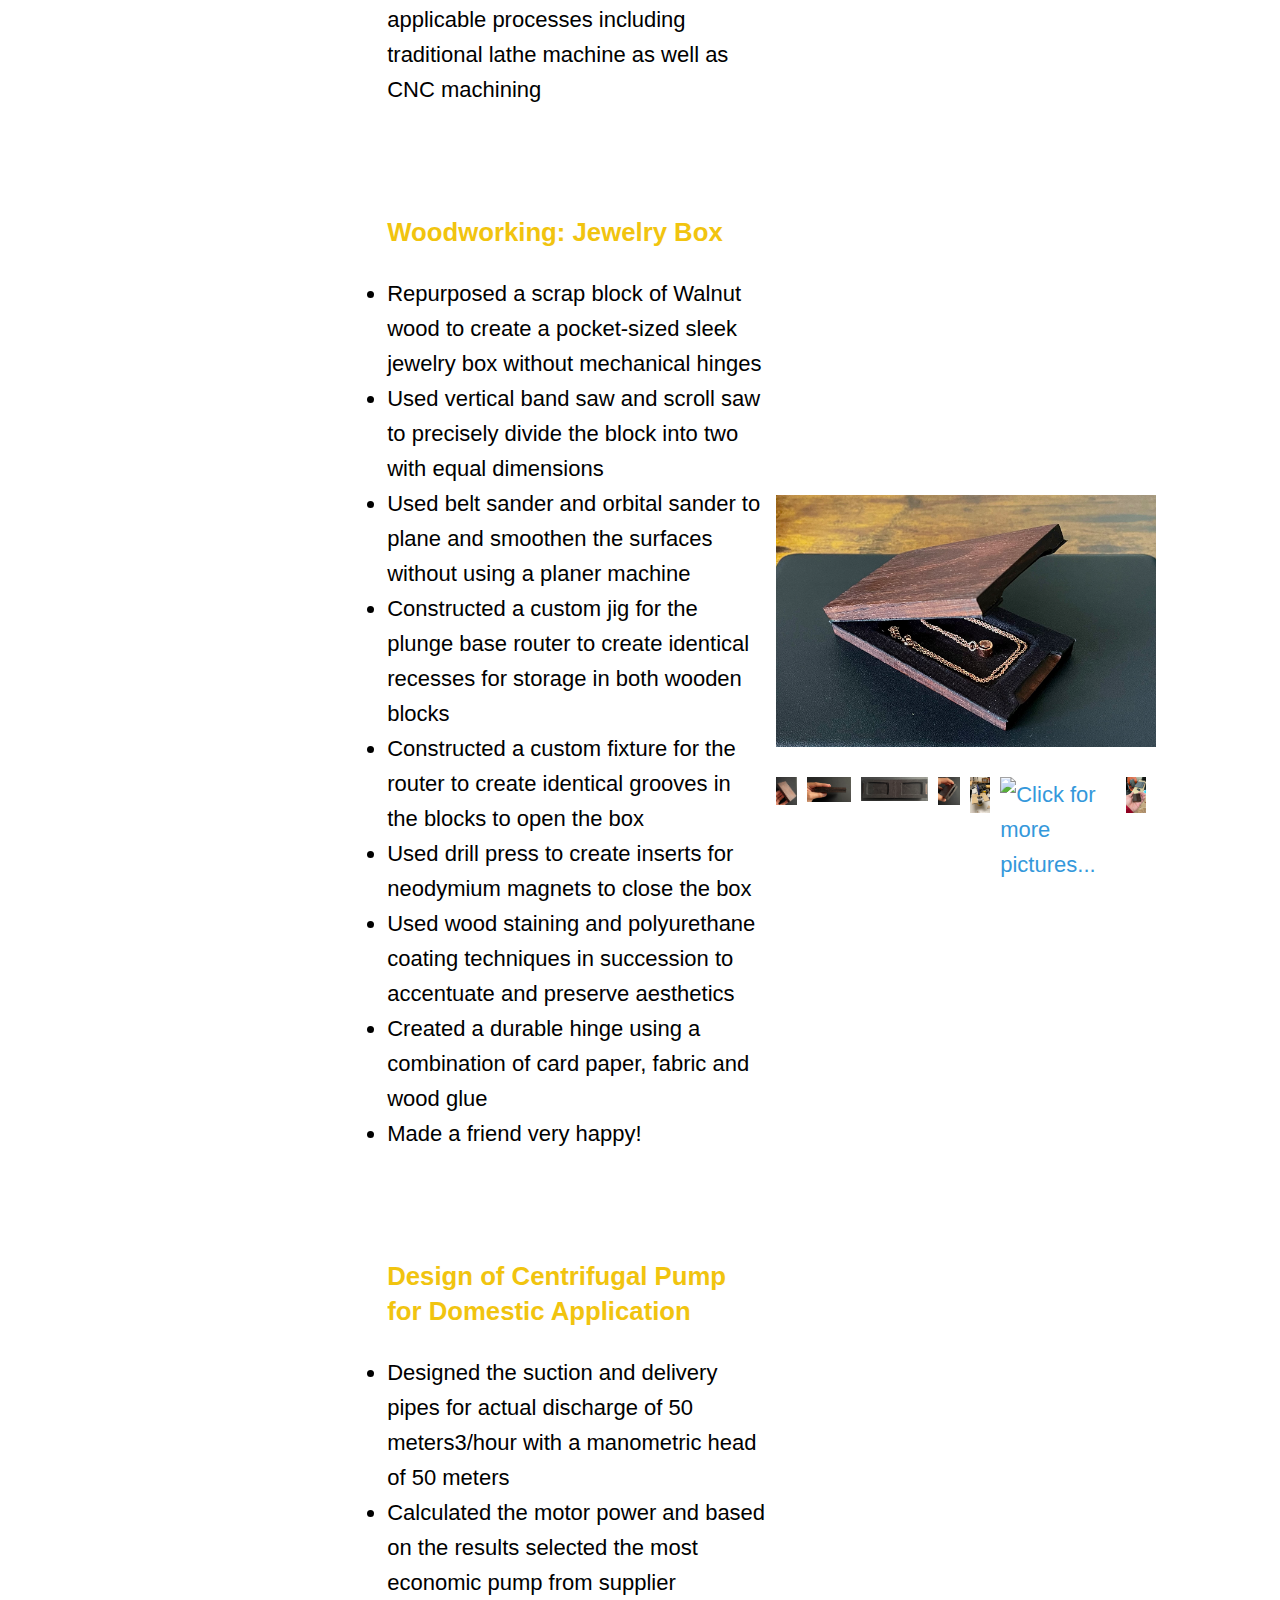
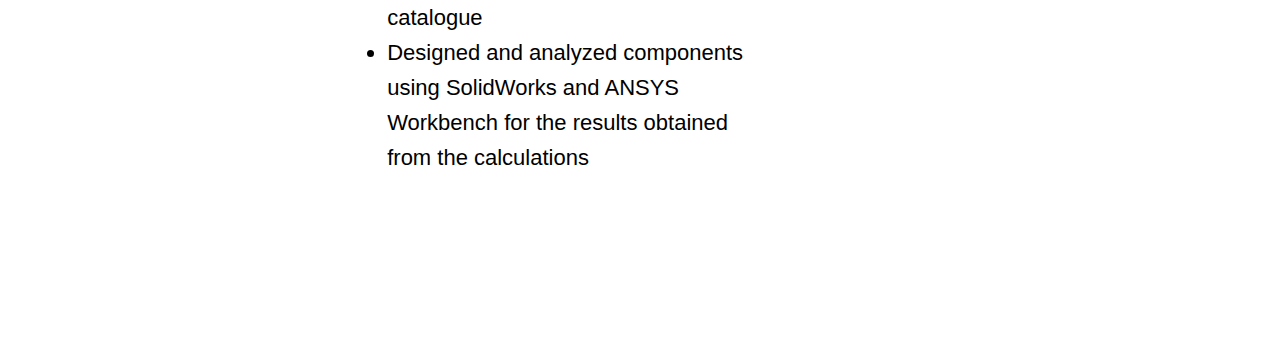
==== commit 2e00d422: "Jaw force Update portfolio.html" ====
--- a/docs/portfolio.html
+++ b/docs/portfolio.html
@@ -223,7 +223,7 @@
             <h3 class="portfolio_accent">Soft Robotic Jaw Force Sensor for Medical Applications</h3>
                 
             <p>
-</p><li>Conceptualized and mathematically modeled a low cost soft compliant piezo sensor assembly to detect early onset of TMJ disorder</li>
+</p><li>Conceptualized and modeled a novel, low-cost, human-centered design of a piezo sensor assembly to detect early onset of TMJ disorder</li>
 <li>Conducted a non-linear, time-dependent structural analysis of the hyperelastic EcoFlex 00-10 sensor assembly using Ansys Workbench</li>
 <li>Used SolidWorks for DFAM of silicone elastomer casting mold, followed by testing and calibration of prototype using Arduino IDE</li><p></p>
                 
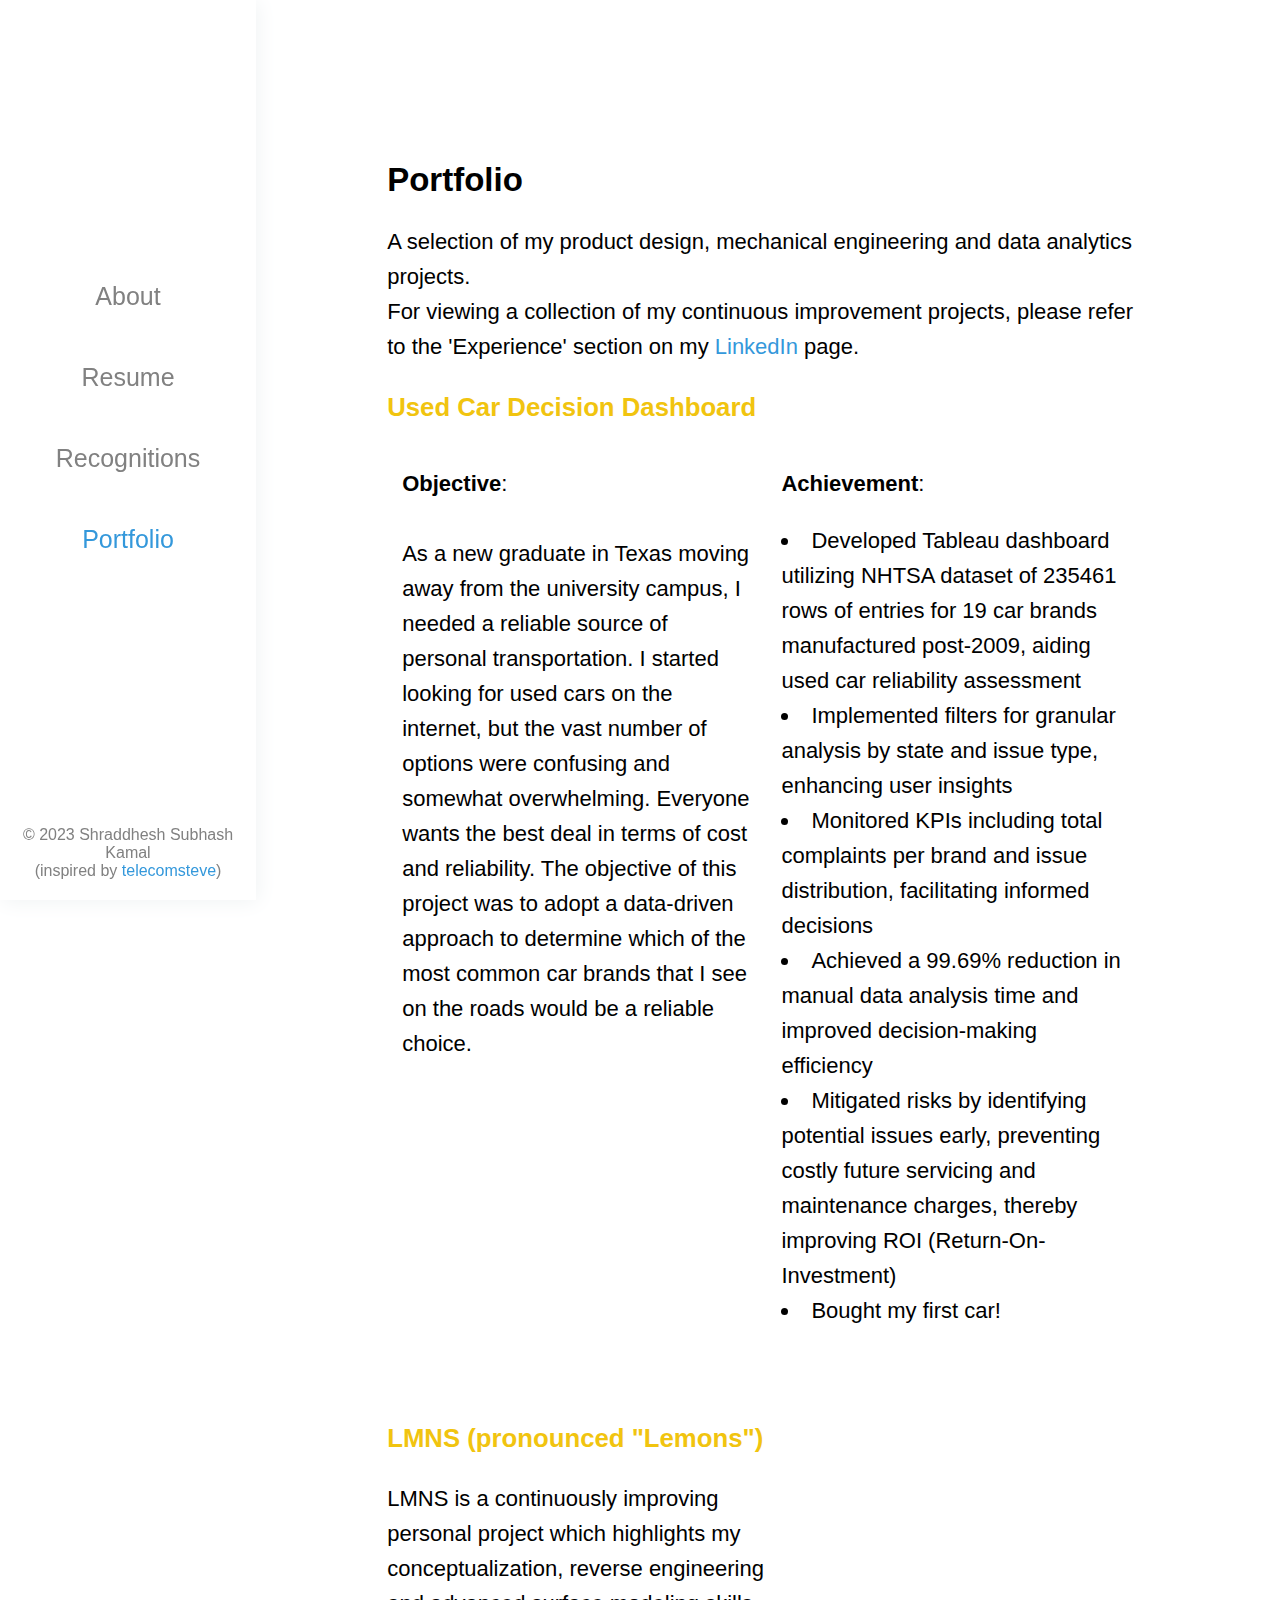
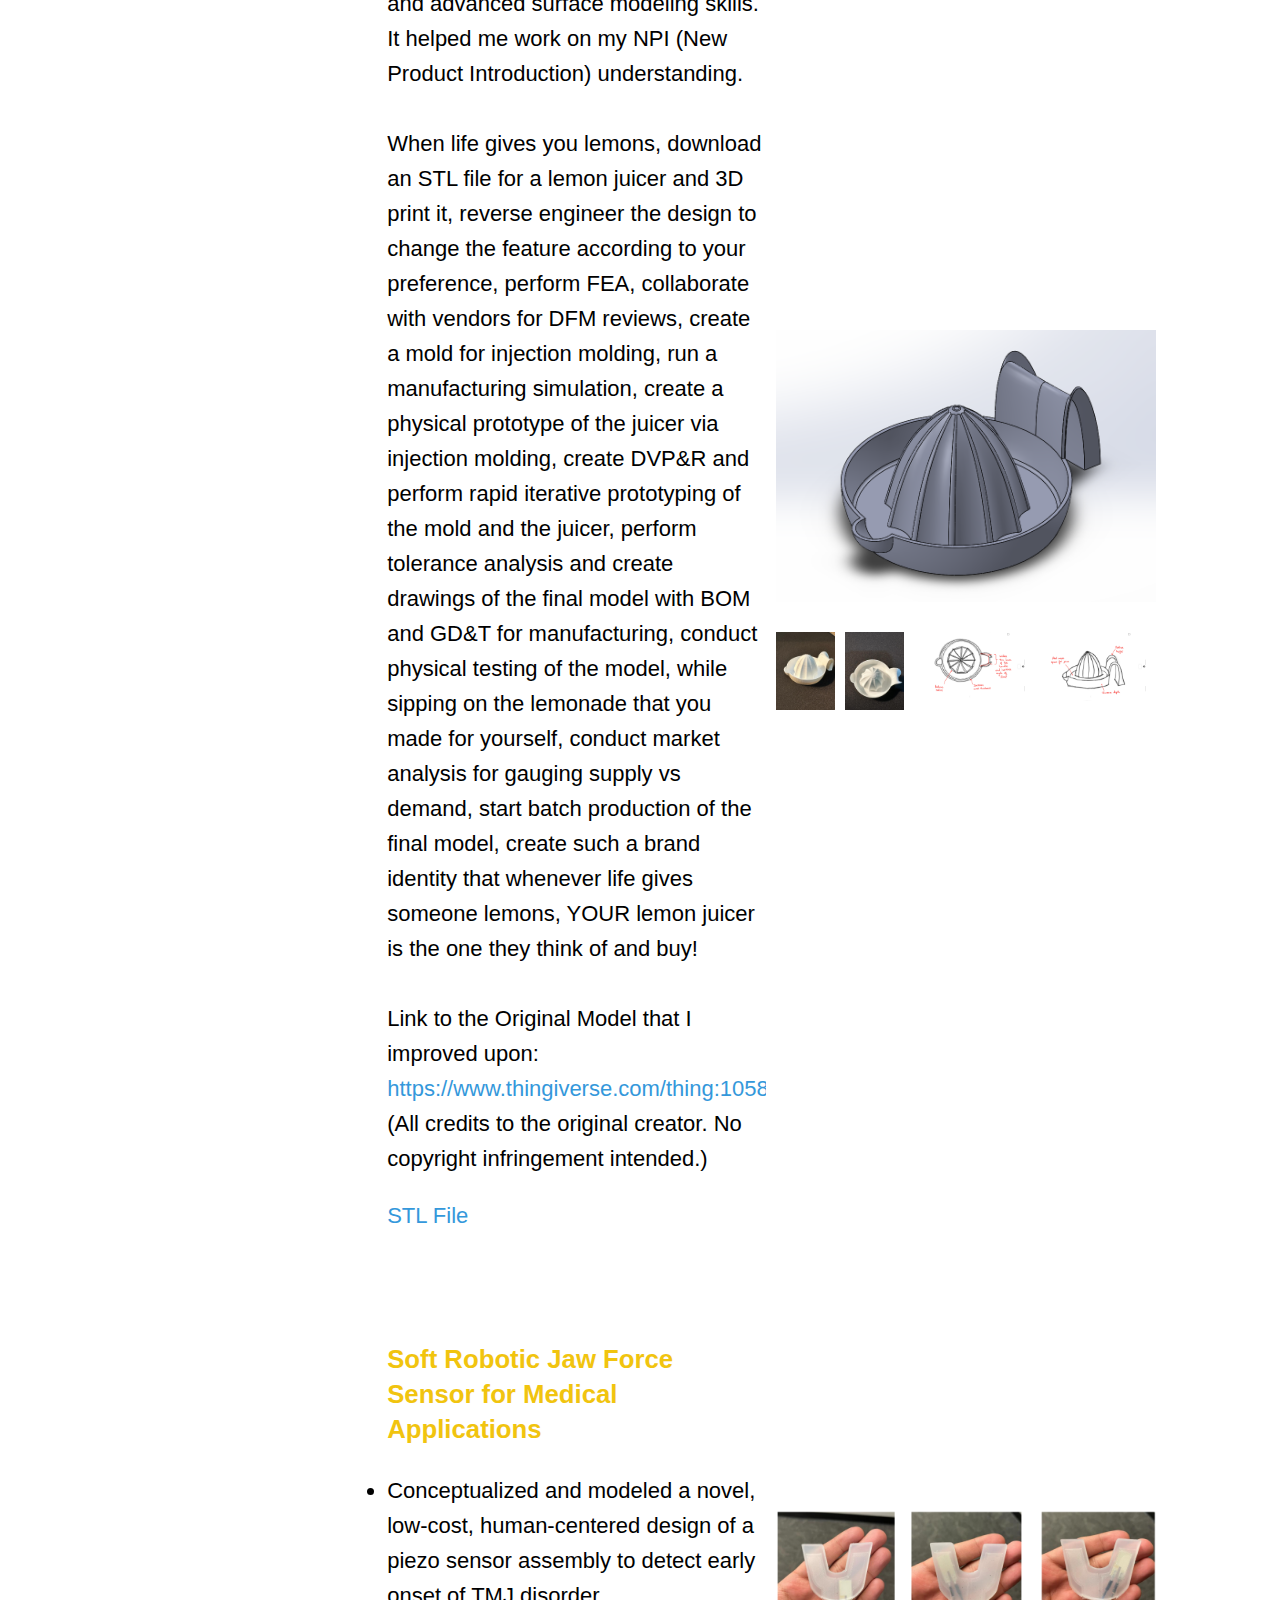
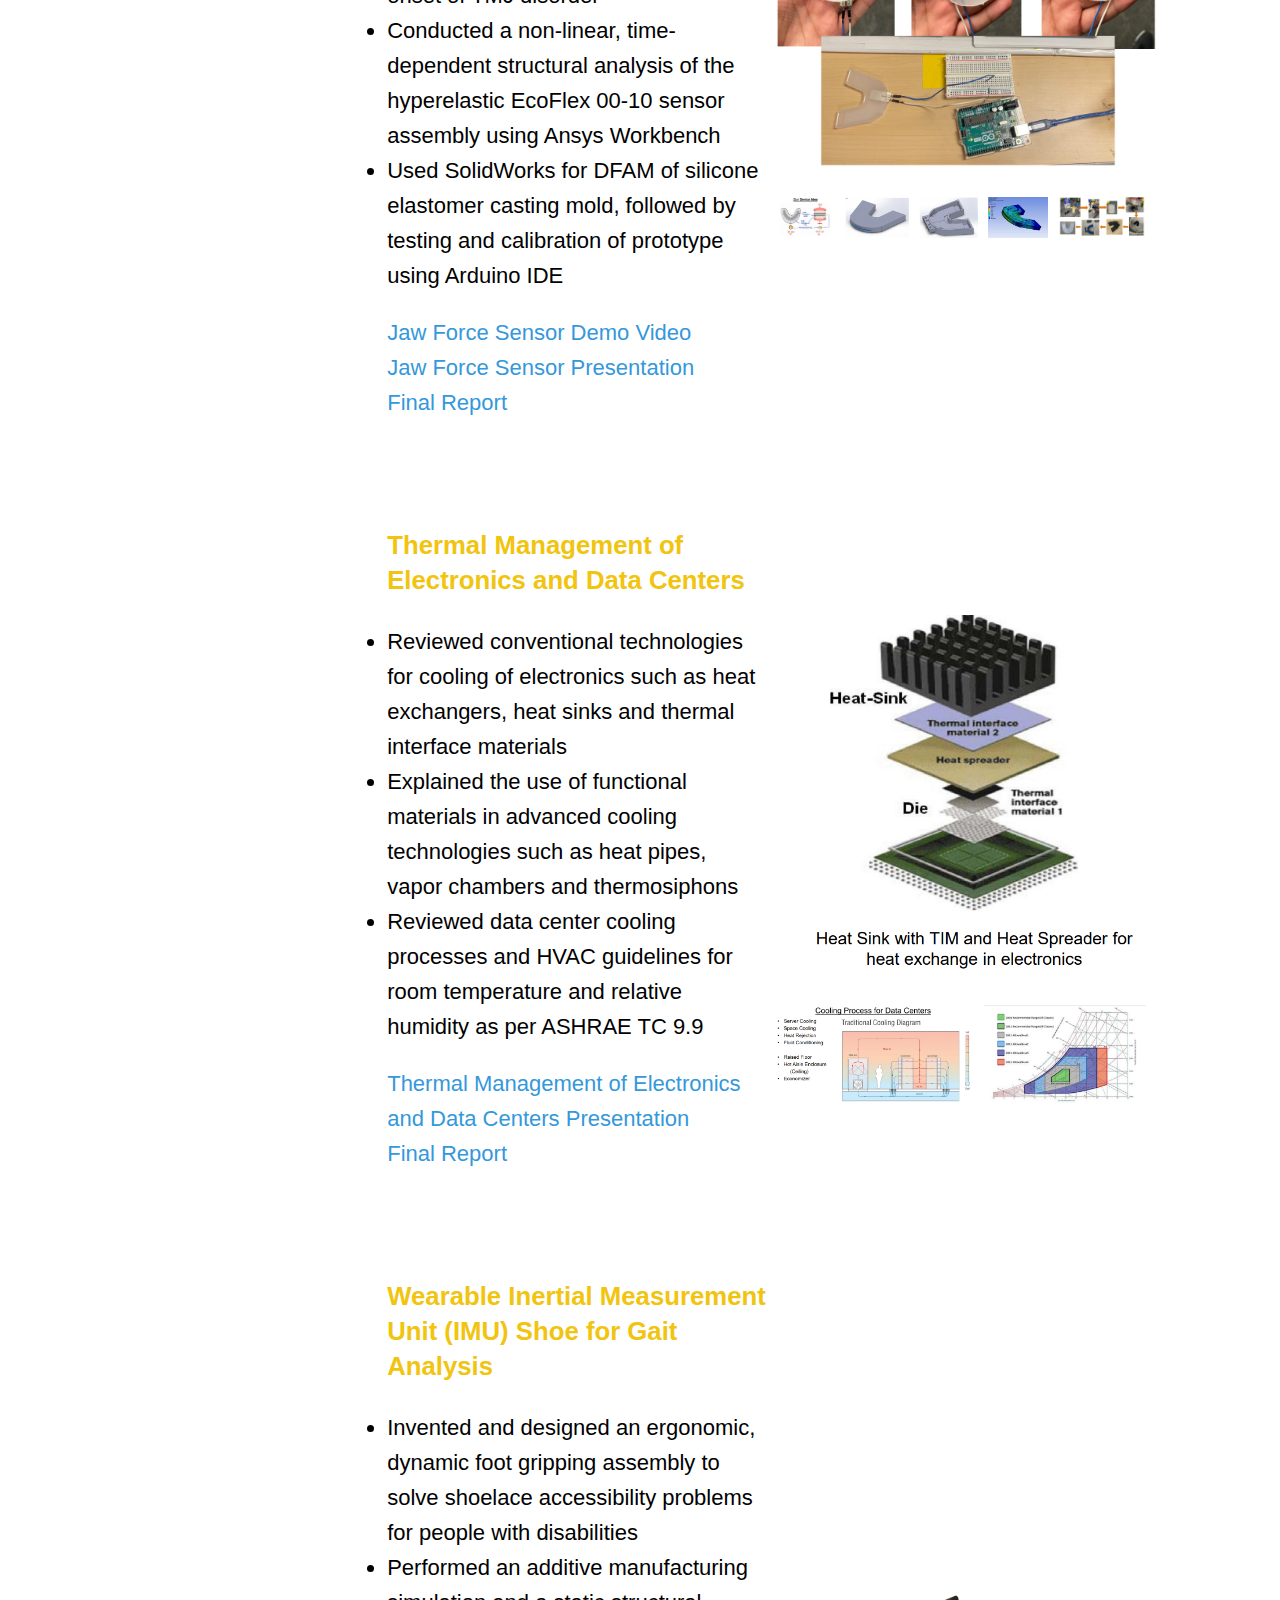
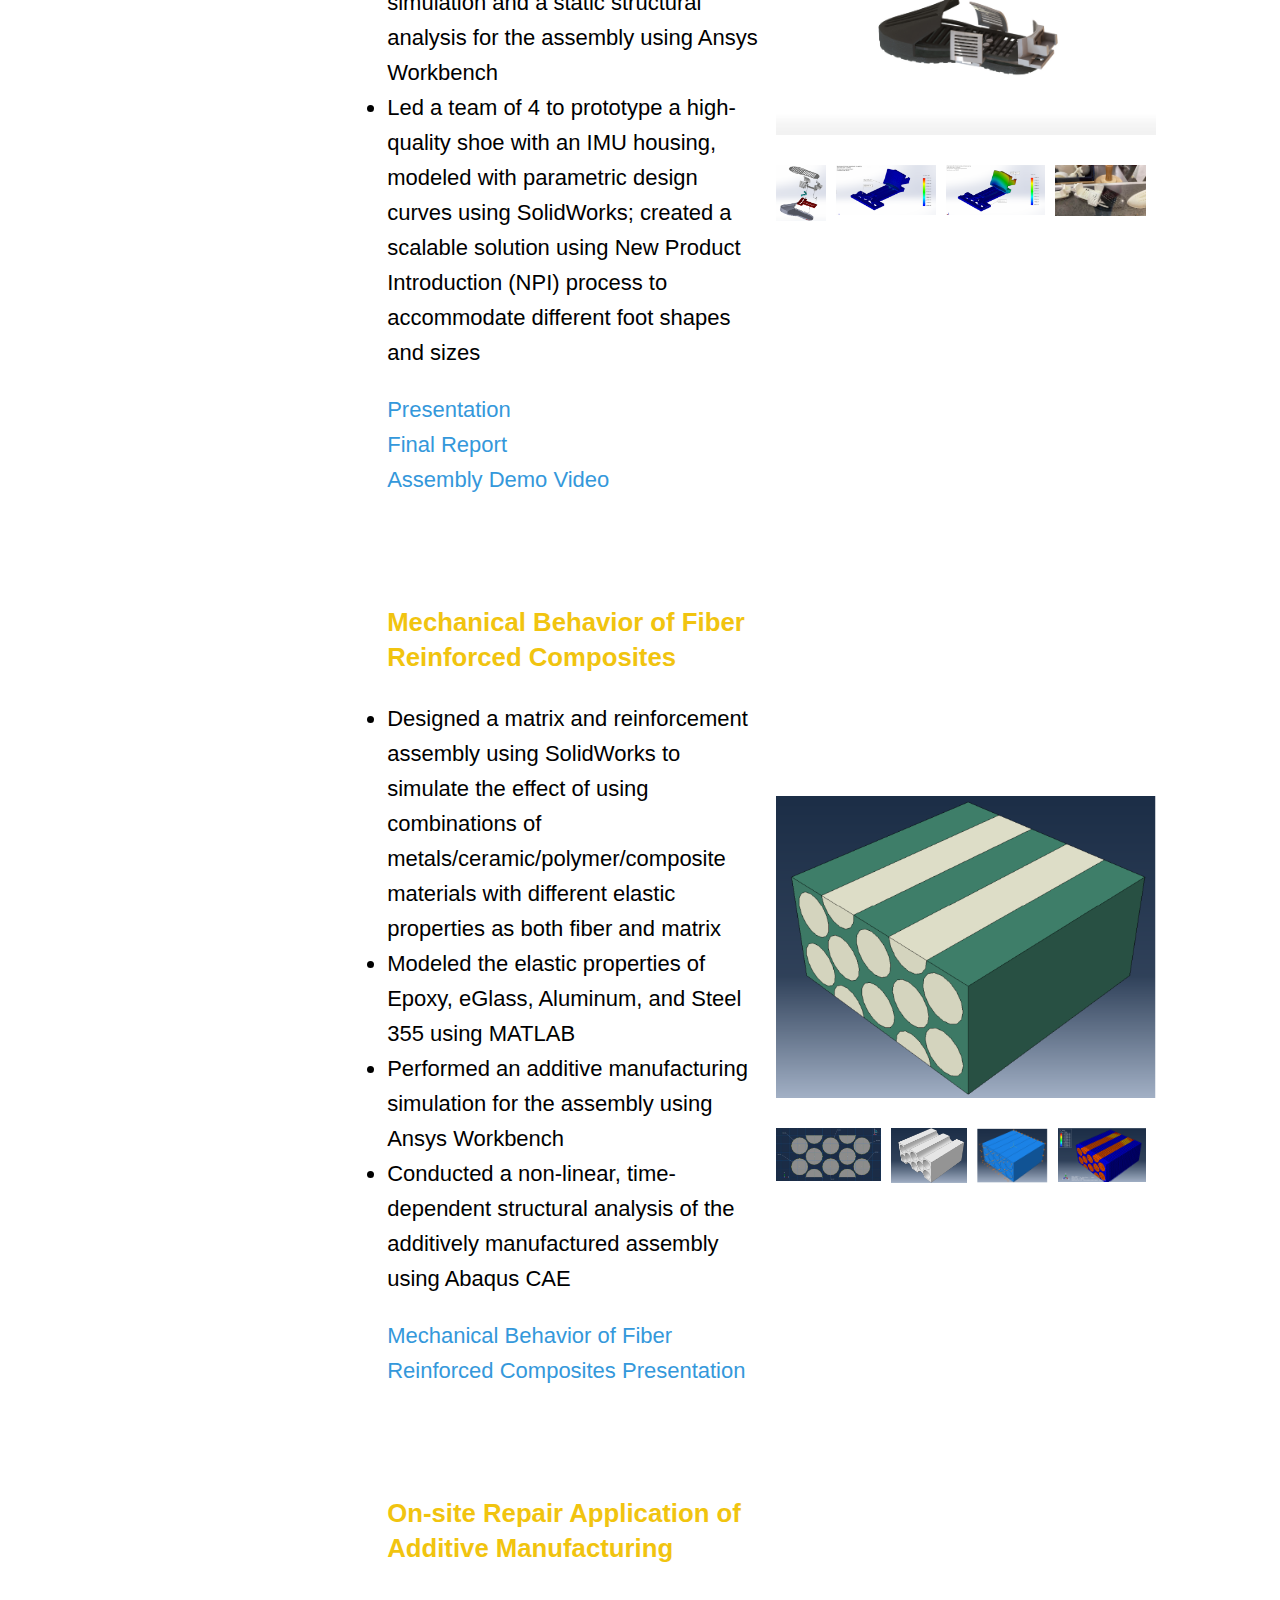
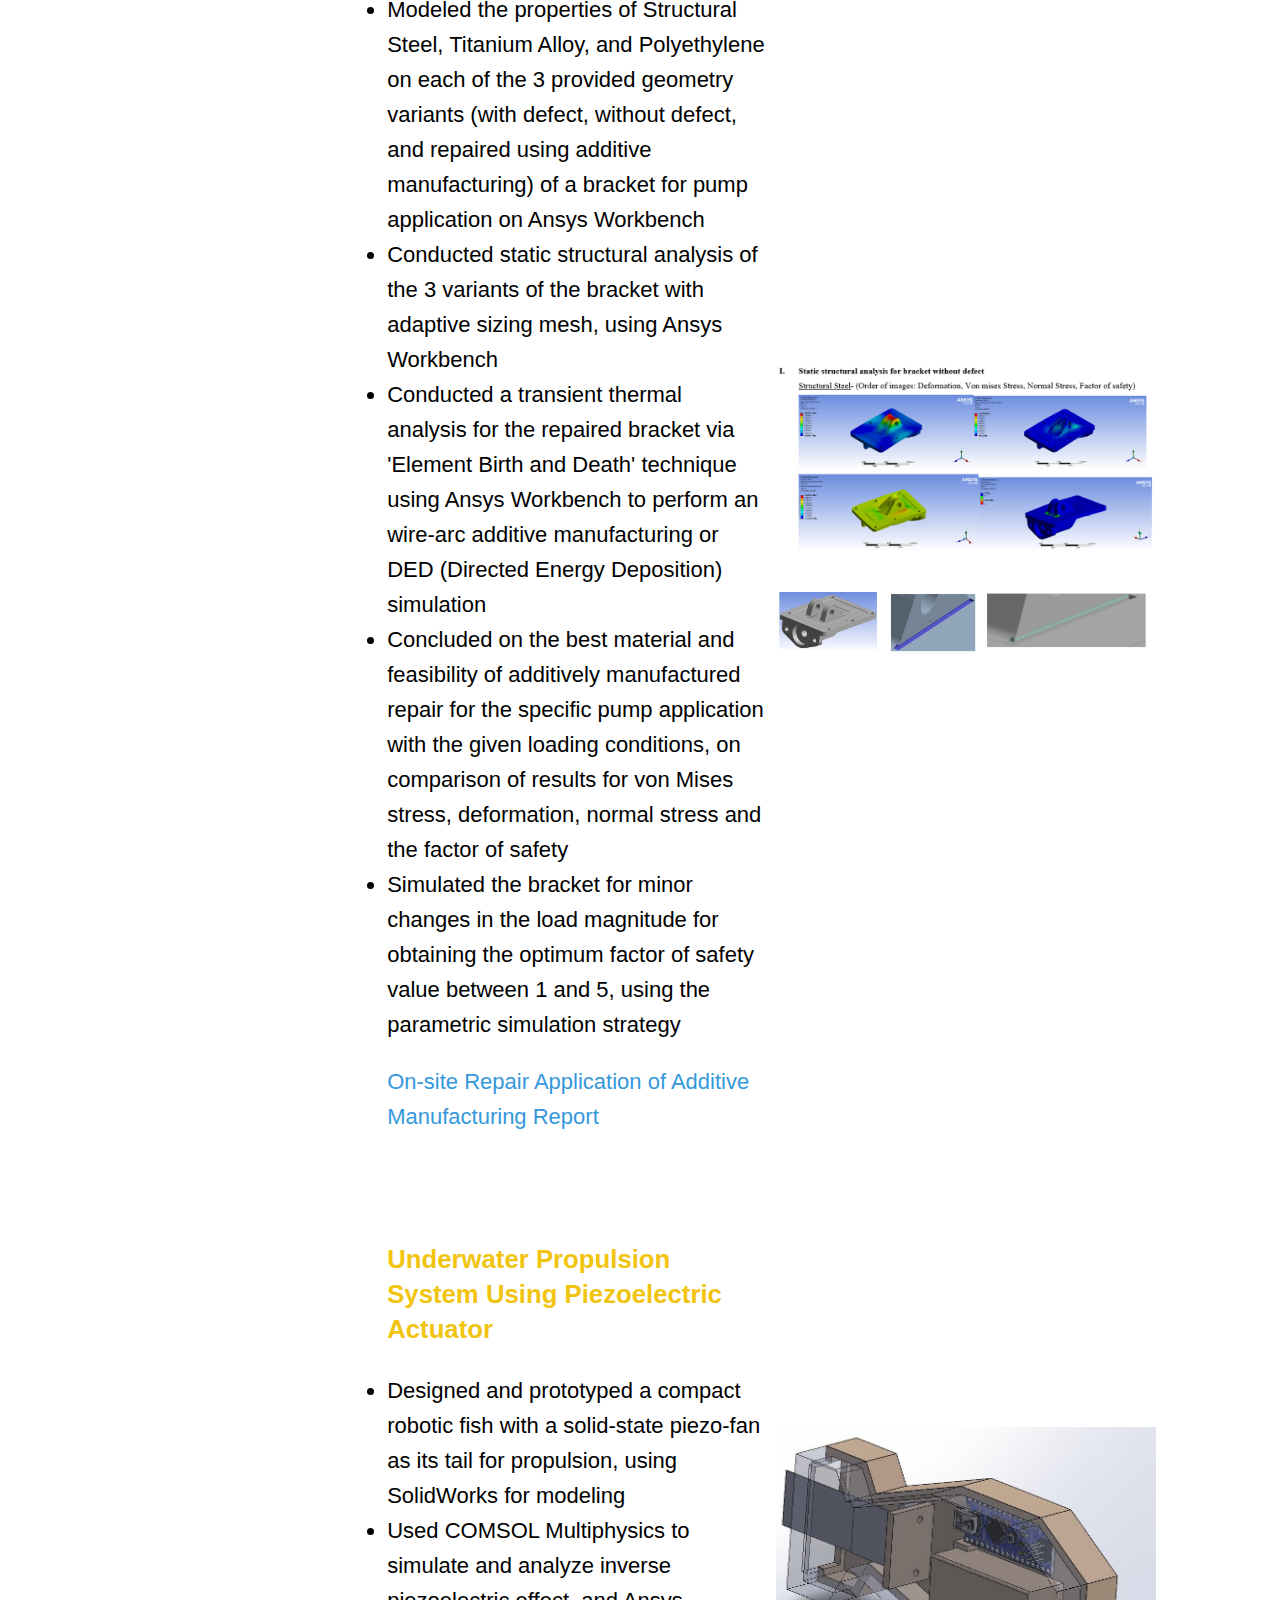
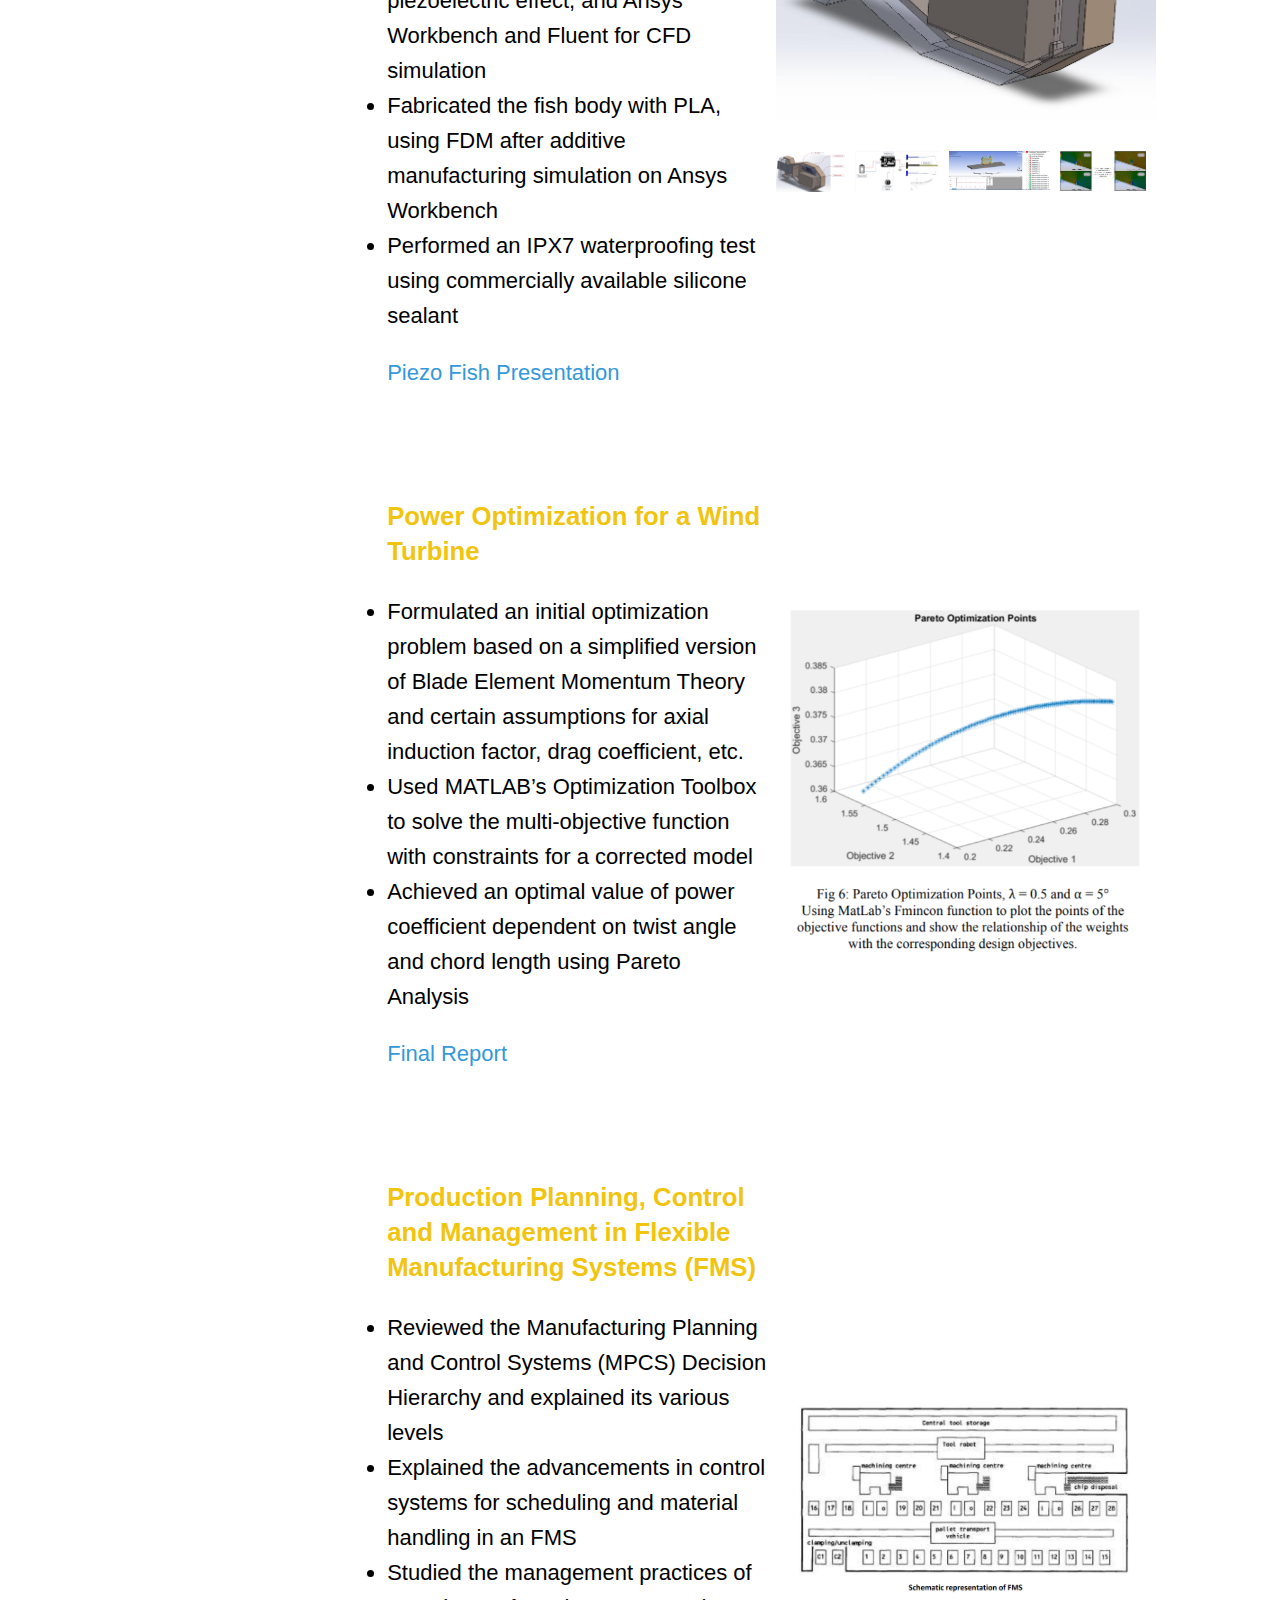
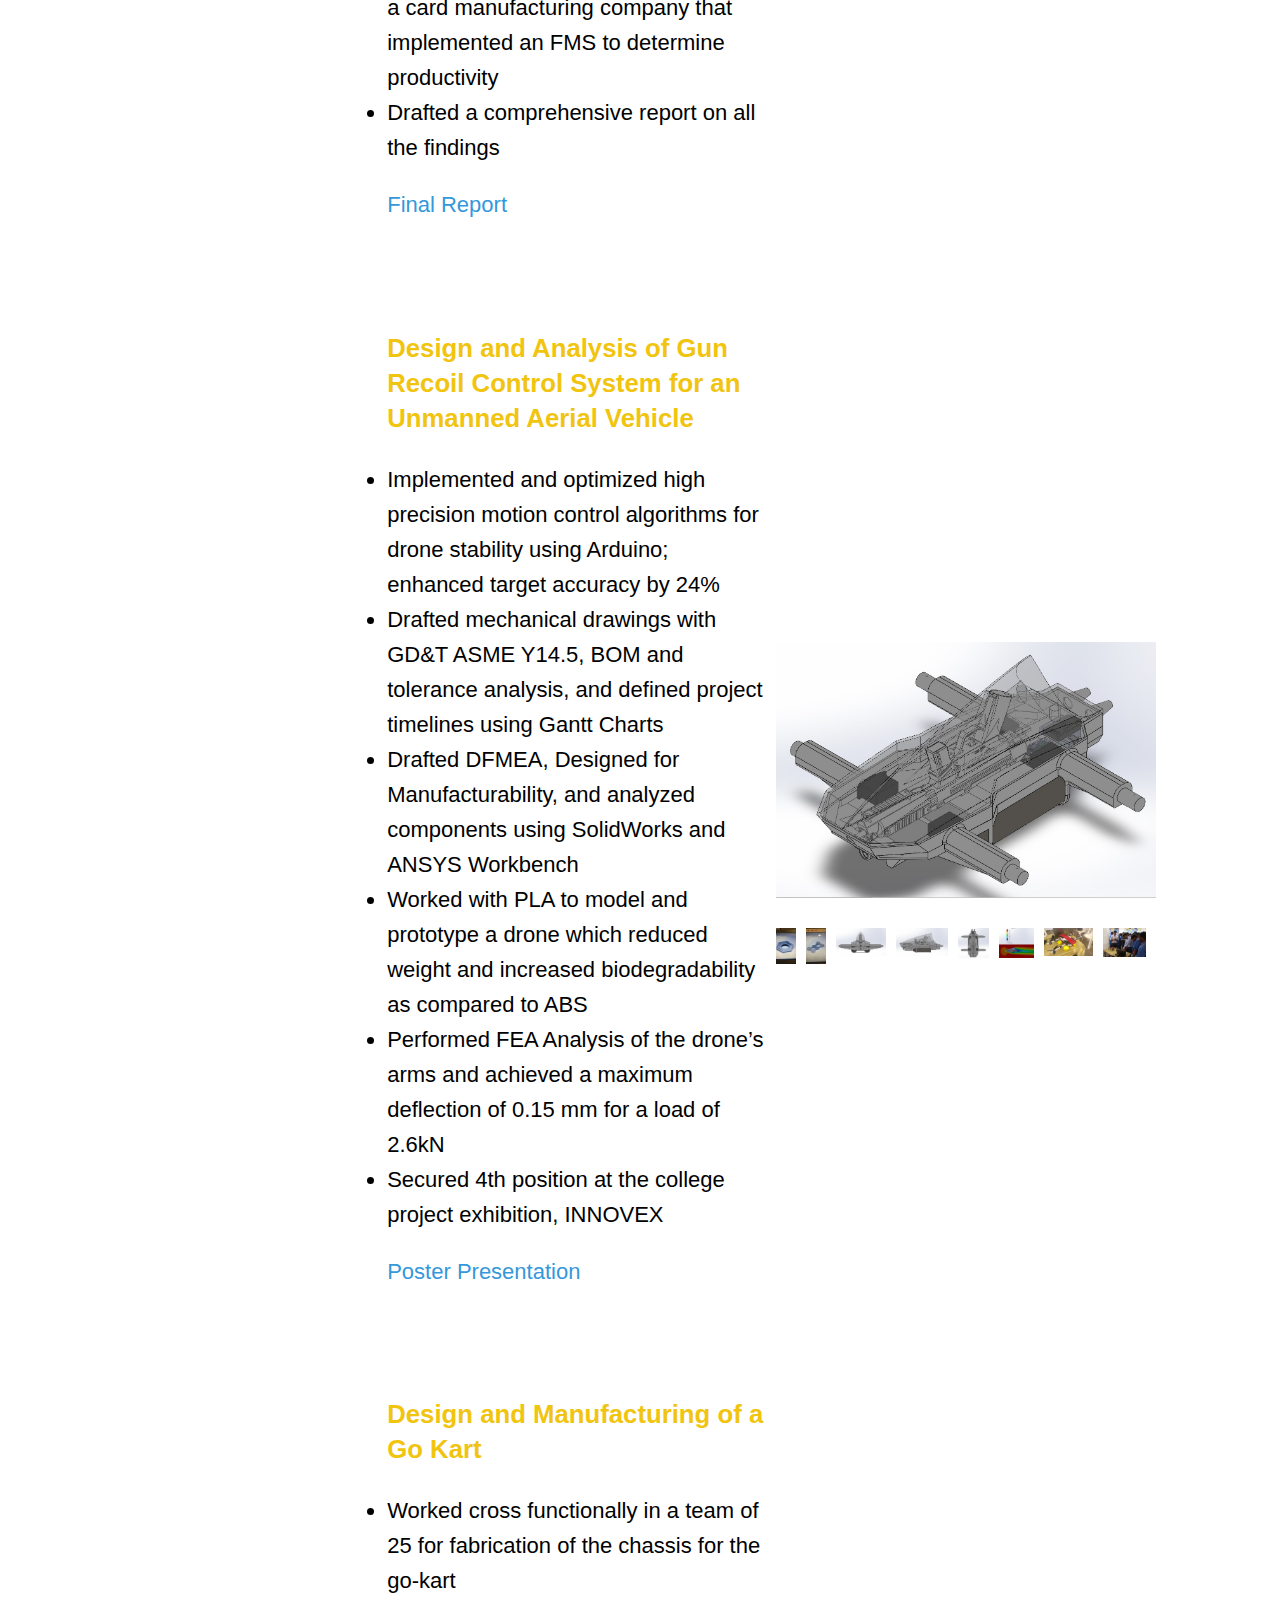
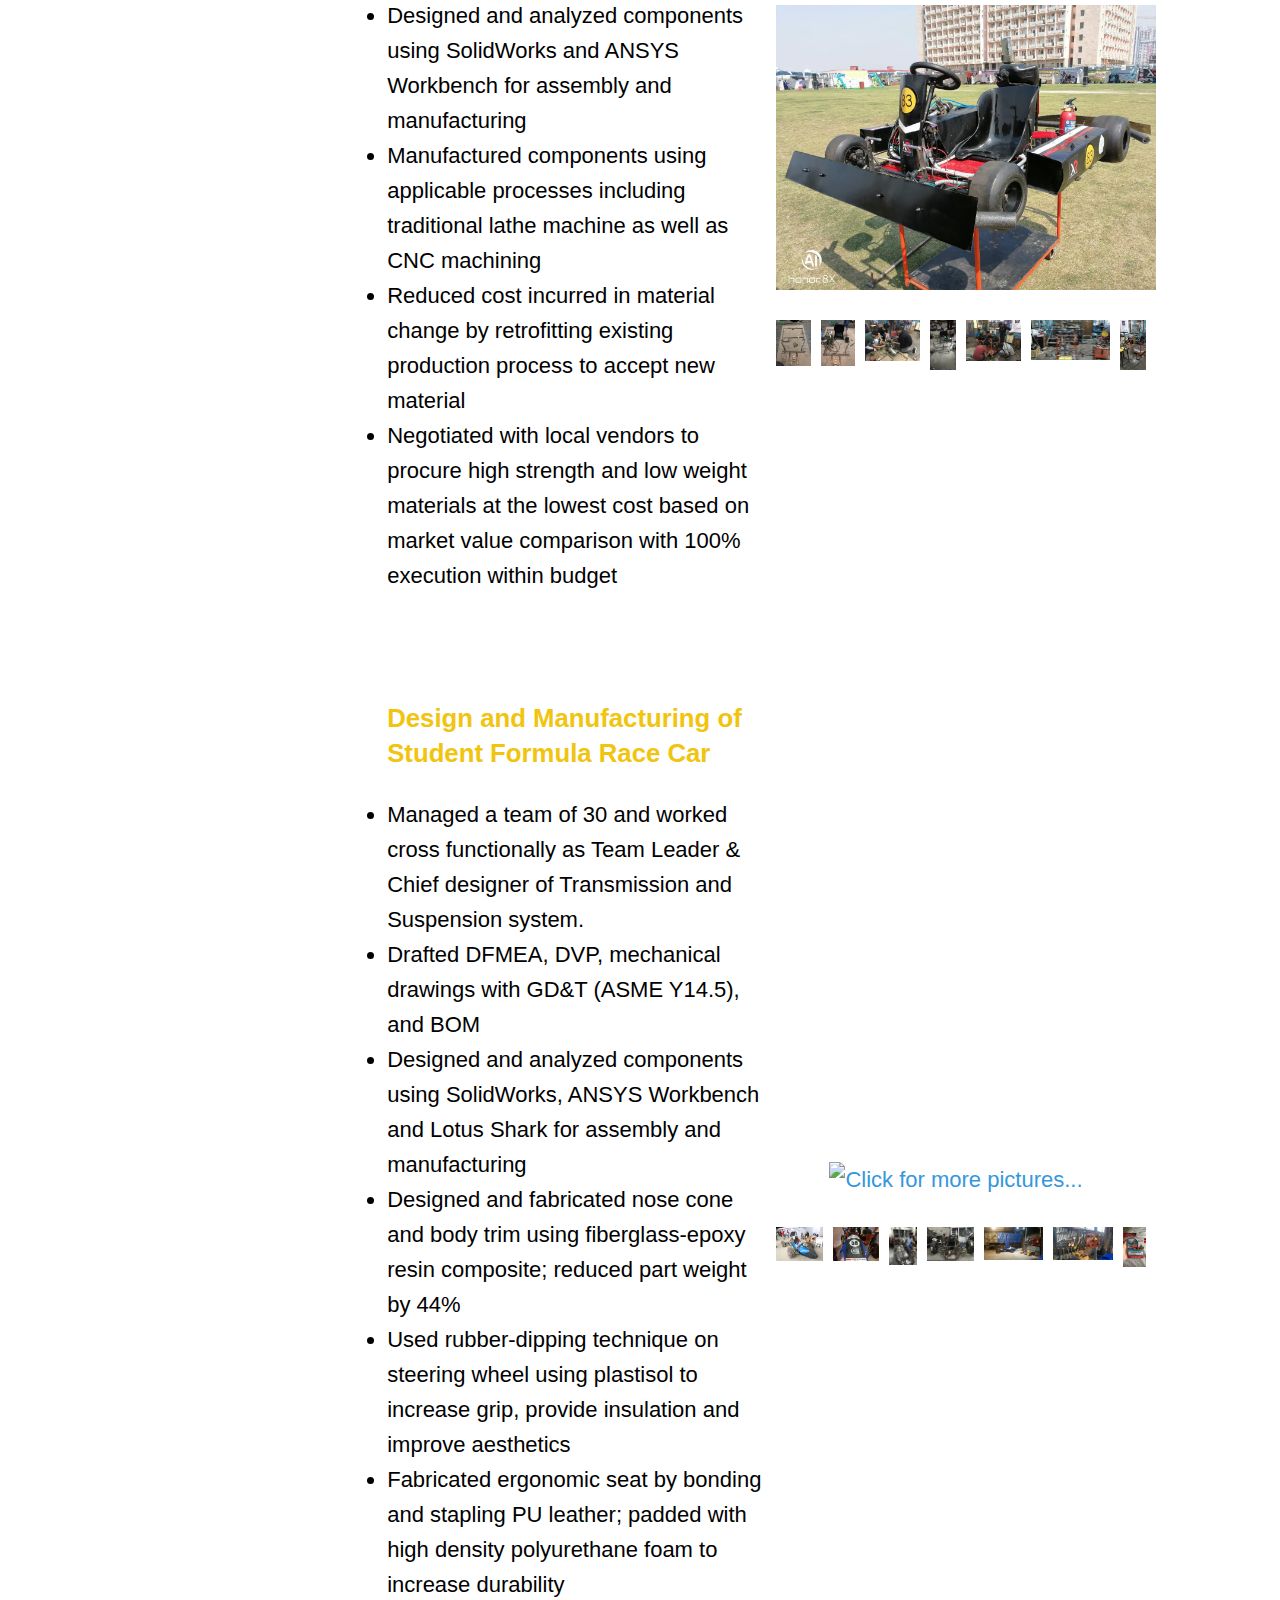
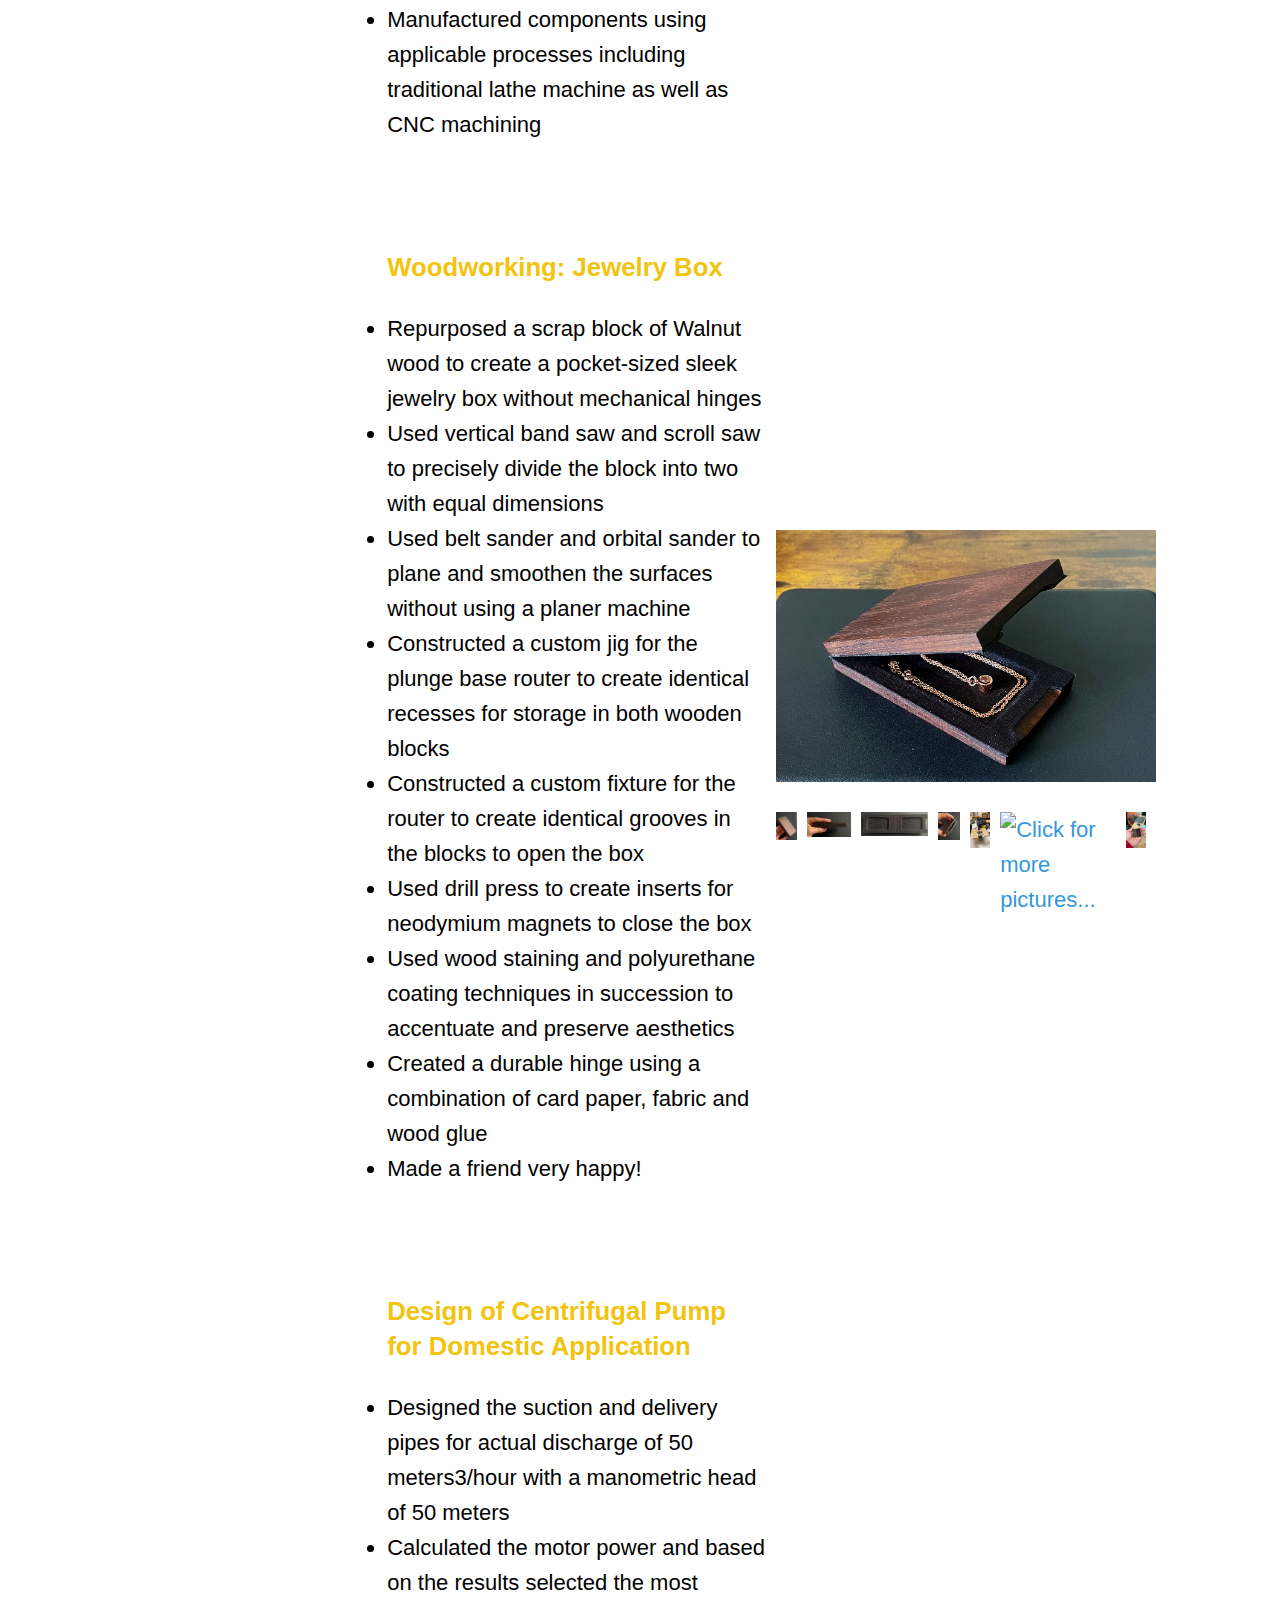
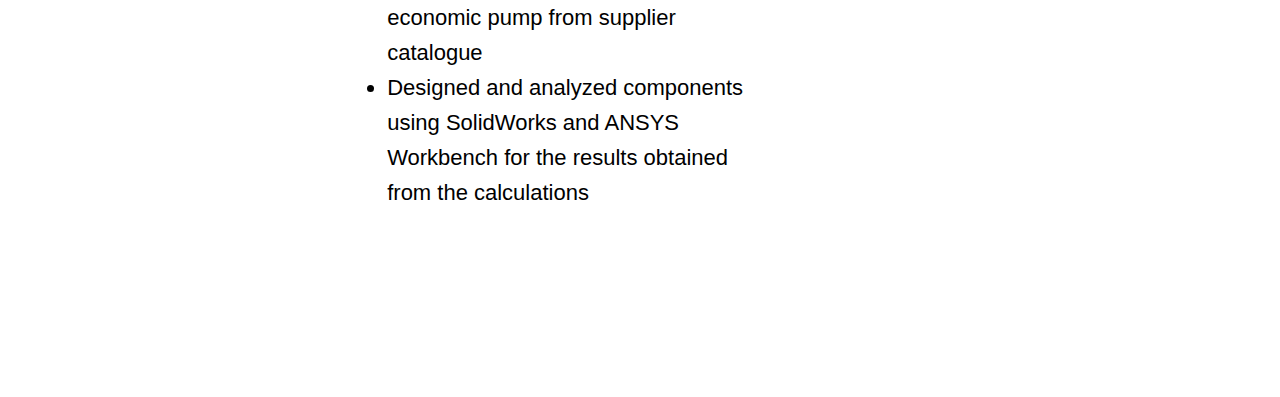
==== commit 5386a5ad: "LMNS and Ergo shoe Update portfolio.html" ====
--- a/docs/portfolio.html
+++ b/docs/portfolio.html
@@ -193,7 +193,7 @@
         <div class="portfolio-container_text">        
             <h3 class="portfolio_accent">LMNS (pronounced "Lemons")</h3>
                 
-            <p>LMNS is a continuously improving personal project which highlights my conceptualization, reverse engineering and advanced surface modeling skills. It helped me work on my NPI (New Product Introduction) understanding. <br> <br>When life gives you lemons, download an STL file for a lemon juicer and 3D print it, reverse engineer the design to change the feature according to your preference, perform FEA, create a mold for injection molding, run a manufacturing simulation, create a physical prototype of the juicer via injection molding, create DVP&R and perform rapid iterative prototyping of the mold and the juicer, perform tolerance analysis and create drawings of the final model with BOM and GD&T for manufacturing, conduct physical testing of the model, while sipping on the lemonade that you made for yourself, conduct market analysis for gauging supply vs demand, start batch production of the final model, create such a brand identity that whenever life gives someone lemons, YOUR lemon juicer is the one they think of and buy! <br><br> Link to the Original Model that I improved upon: <a target="blank" href="https://www.thingiverse.com/thing:1058165">https://www.thingiverse.com/thing:1058165</a> (All credits to the original creator. No copyright infringement intended.)</p>
+            <p>LMNS is a continuously improving personal project which highlights my conceptualization, reverse engineering and advanced surface modeling skills. It helped me work on my NPI (New Product Introduction) understanding. <br> <br>When life gives you lemons, download an STL file for a lemon juicer and 3D print it, reverse engineer the design to change the feature according to your preference, perform FEA, collaborate with vendors for DFM reviews, create a mold for injection molding, run a manufacturing simulation, create a physical prototype of the juicer via injection molding, create DVP&R and perform rapid iterative prototyping of the mold and the juicer, perform tolerance analysis and create drawings of the final model with BOM and GD&T for manufacturing, conduct physical testing of the model, while sipping on the lemonade that you made for yourself, conduct market analysis for gauging supply vs demand, start batch production of the final model, create such a brand identity that whenever life gives someone lemons, YOUR lemon juicer is the one they think of and buy! <br><br> Link to the Original Model that I improved upon: <a target="blank" href="https://www.thingiverse.com/thing:1058165">https://www.thingiverse.com/thing:1058165</a> (All credits to the original creator. No copyright infringement intended.)</p>
                 
             <p><a target="blank" href="https://github.com/ShraddheshKamal/shraddheshkamal.github.io/blob/main/docs/stl/Lemon2.STL">STL File</a></p>
         </div>
@@ -312,7 +312,7 @@
             <h3 class="portfolio_accent">Wearable Inertial Measurement Unit (IMU) Shoe for Gait Analysis</h3>
                 
             <p>
-    </p><li>Invented and designed a dynamic foot gripping assembly to solve shoelace accessibility problems for people with disabilities</li>
+    </p><li>Invented and designed an ergonomic, dynamic foot gripping assembly to solve shoelace accessibility problems for people with disabilities</li>
 <li>Performed an additive manufacturing simulation and a static structural analysis for the assembly using Ansys Workbench</li>
 <li>Led a team of 4 to prototype a high-quality shoe with an IMU housing, modeled with parametric design curves using SolidWorks; created a scalable solution using New Product Introduction (NPI) process to accommodate different foot shapes and sizes</li>
             <p></p>
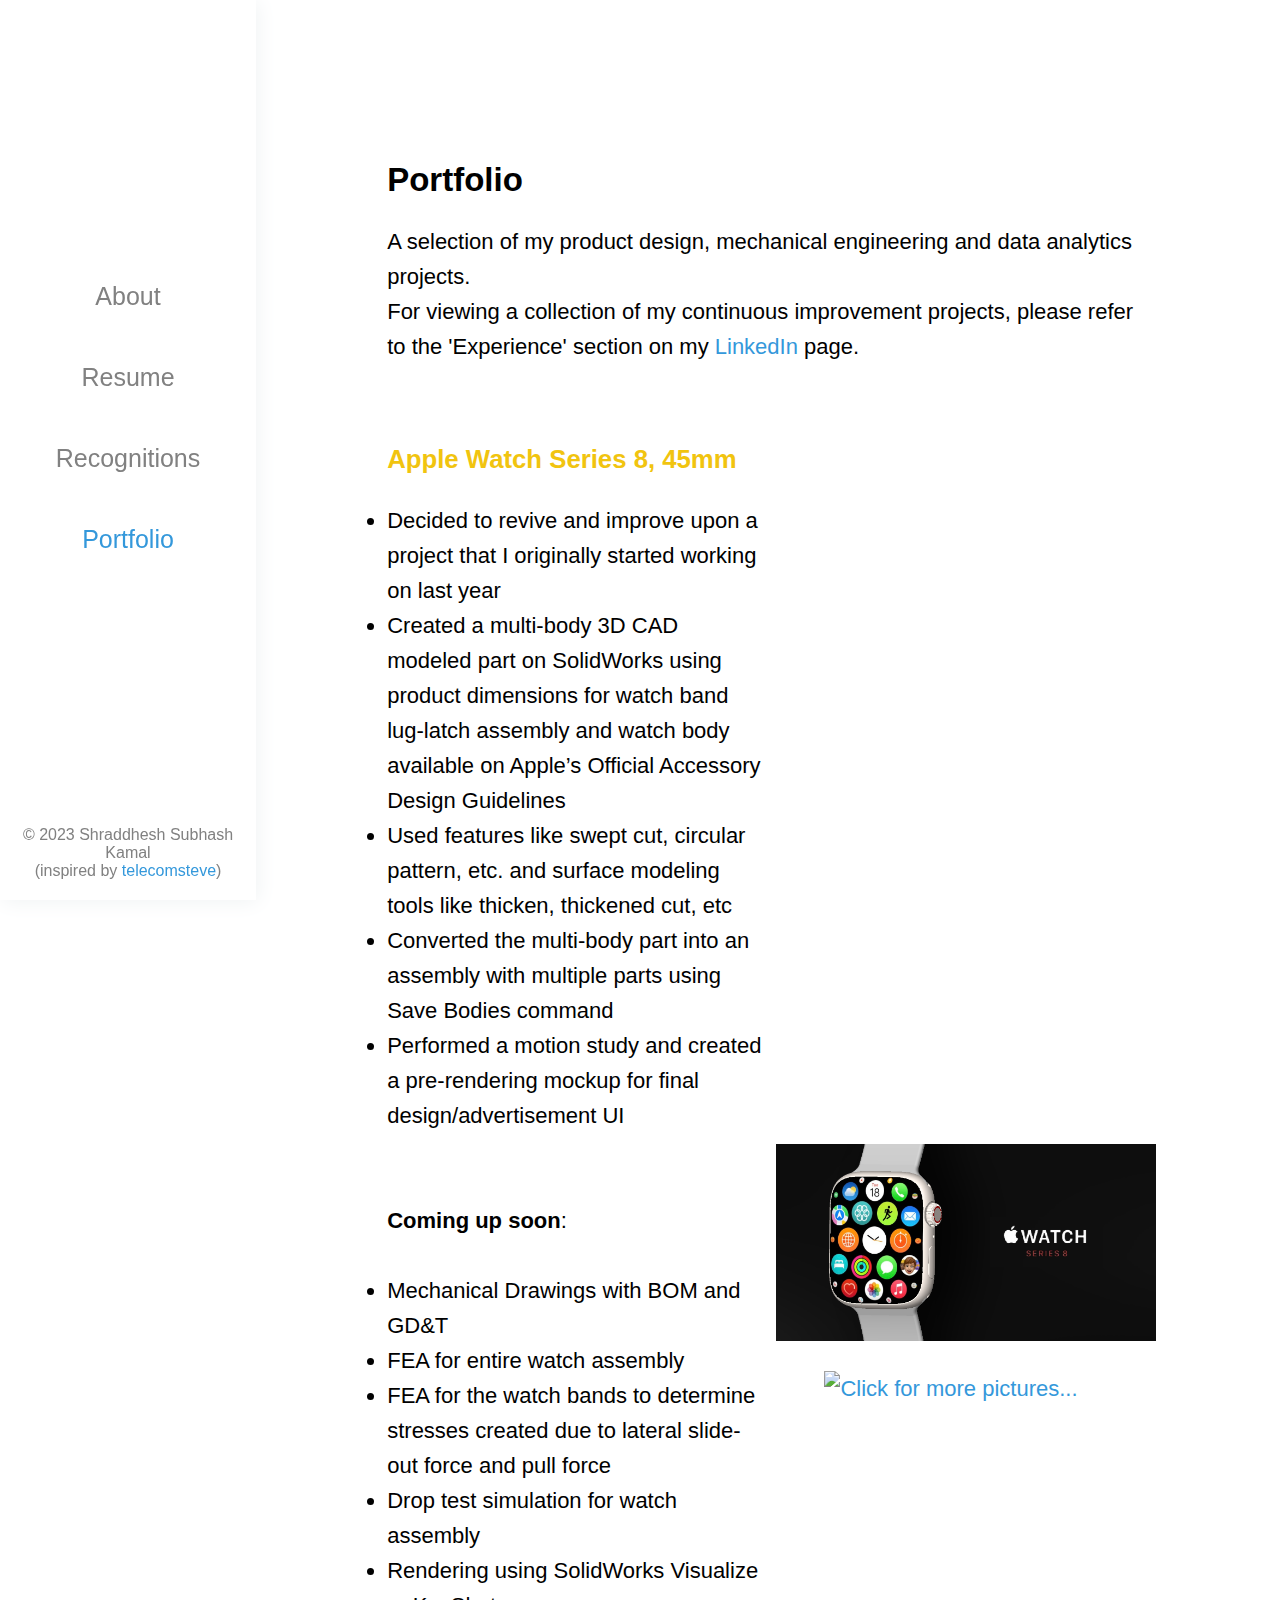
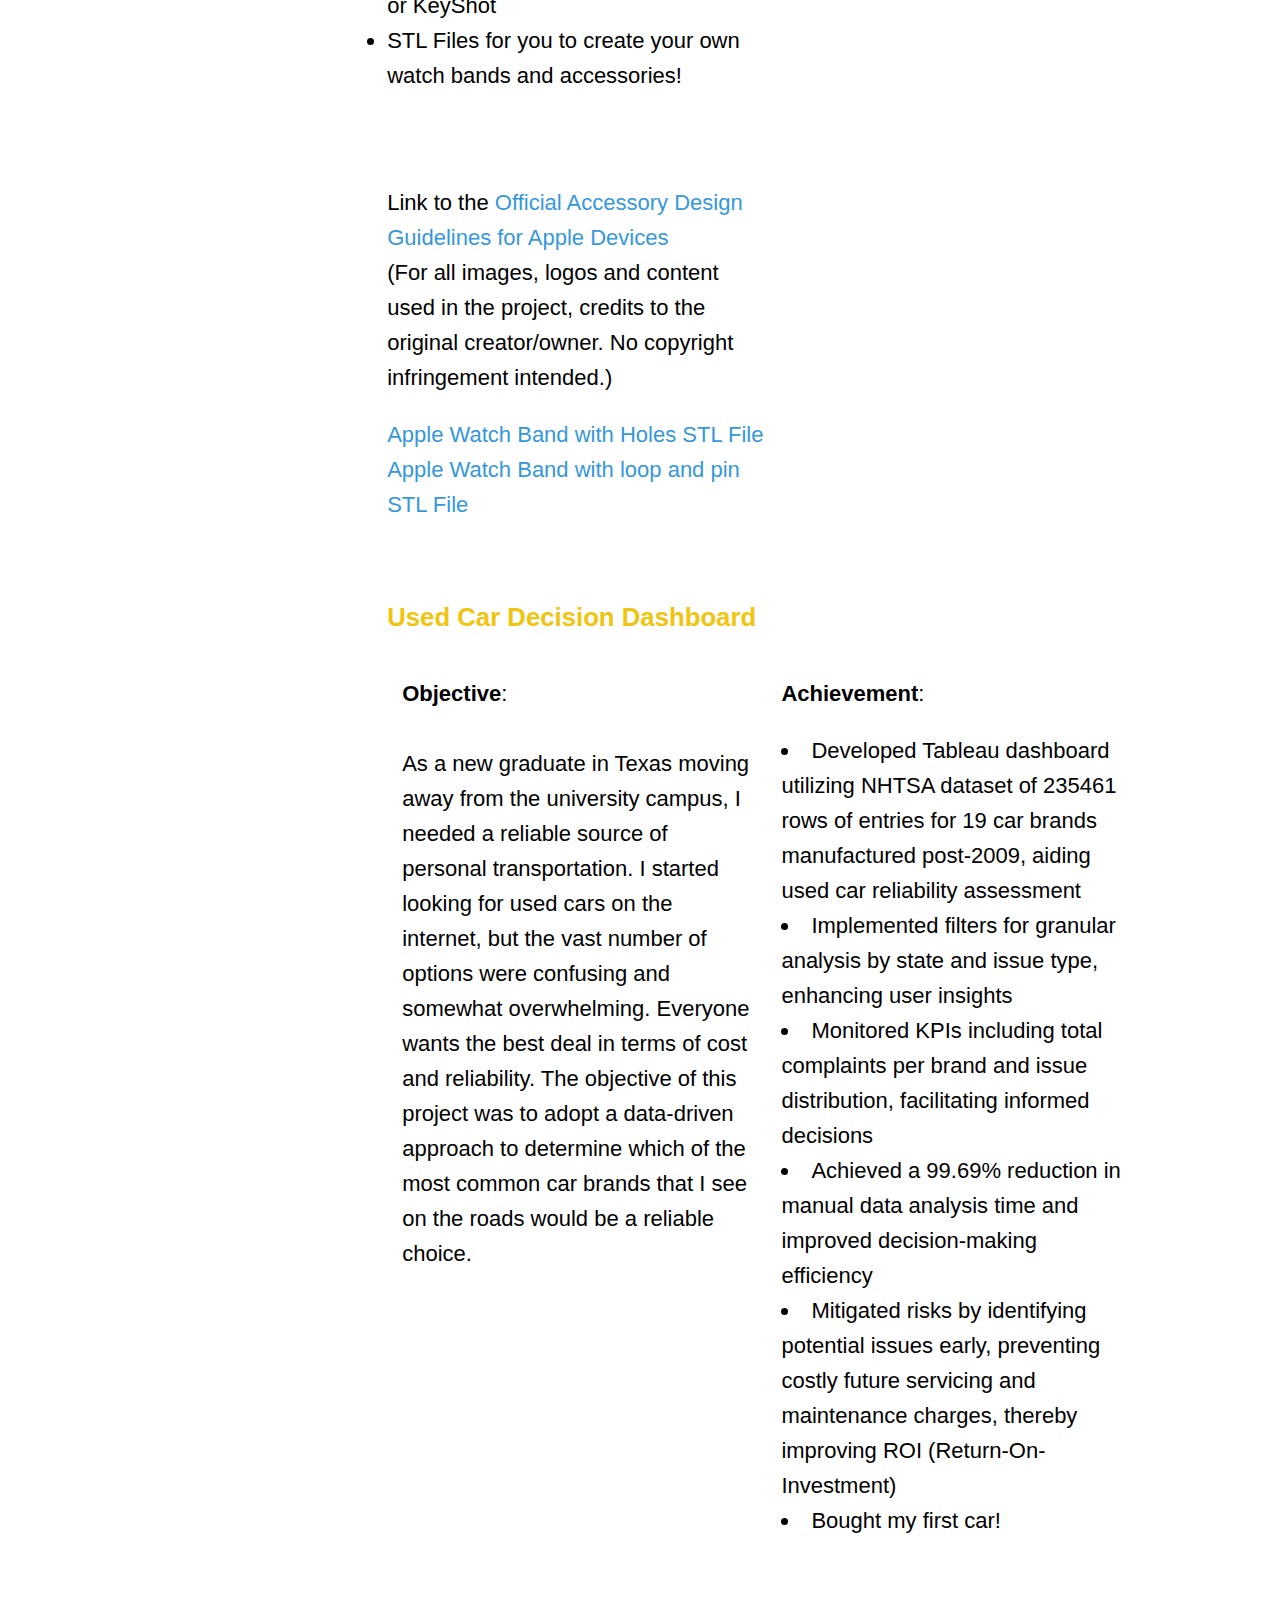
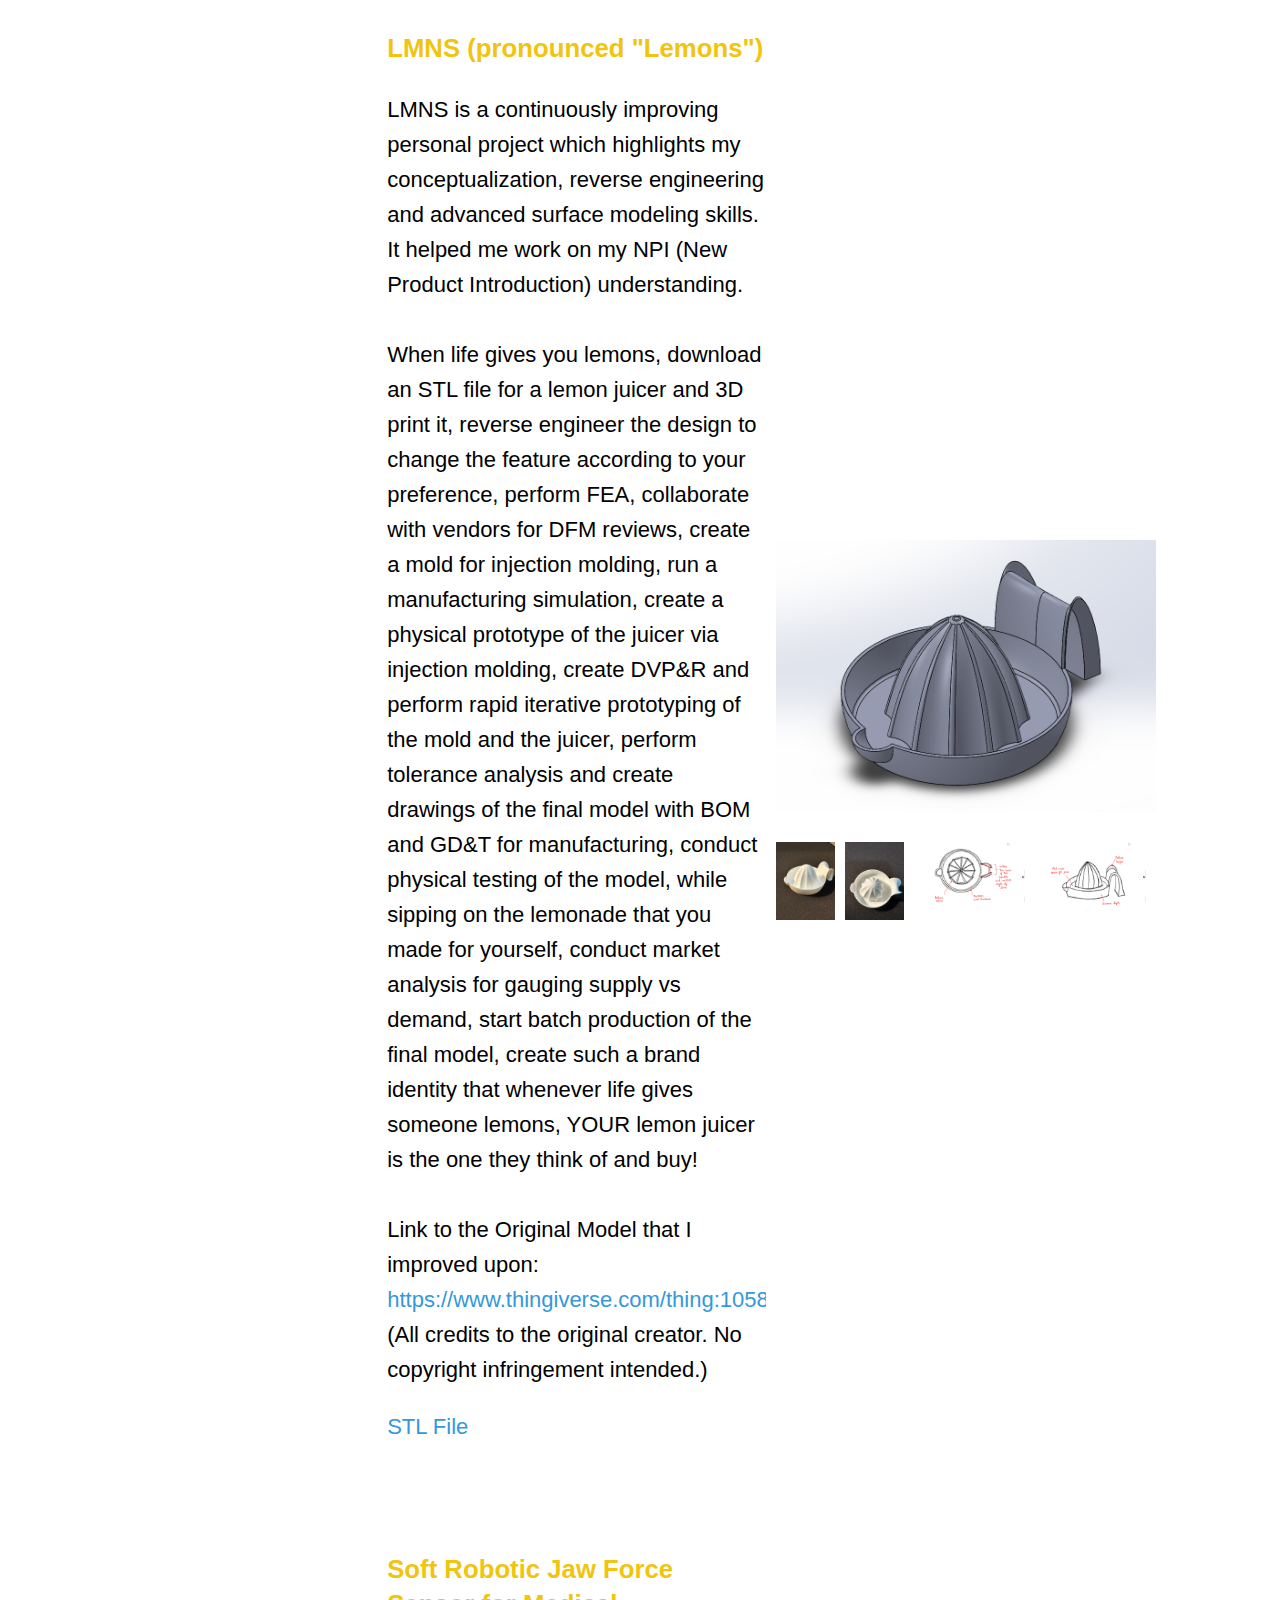
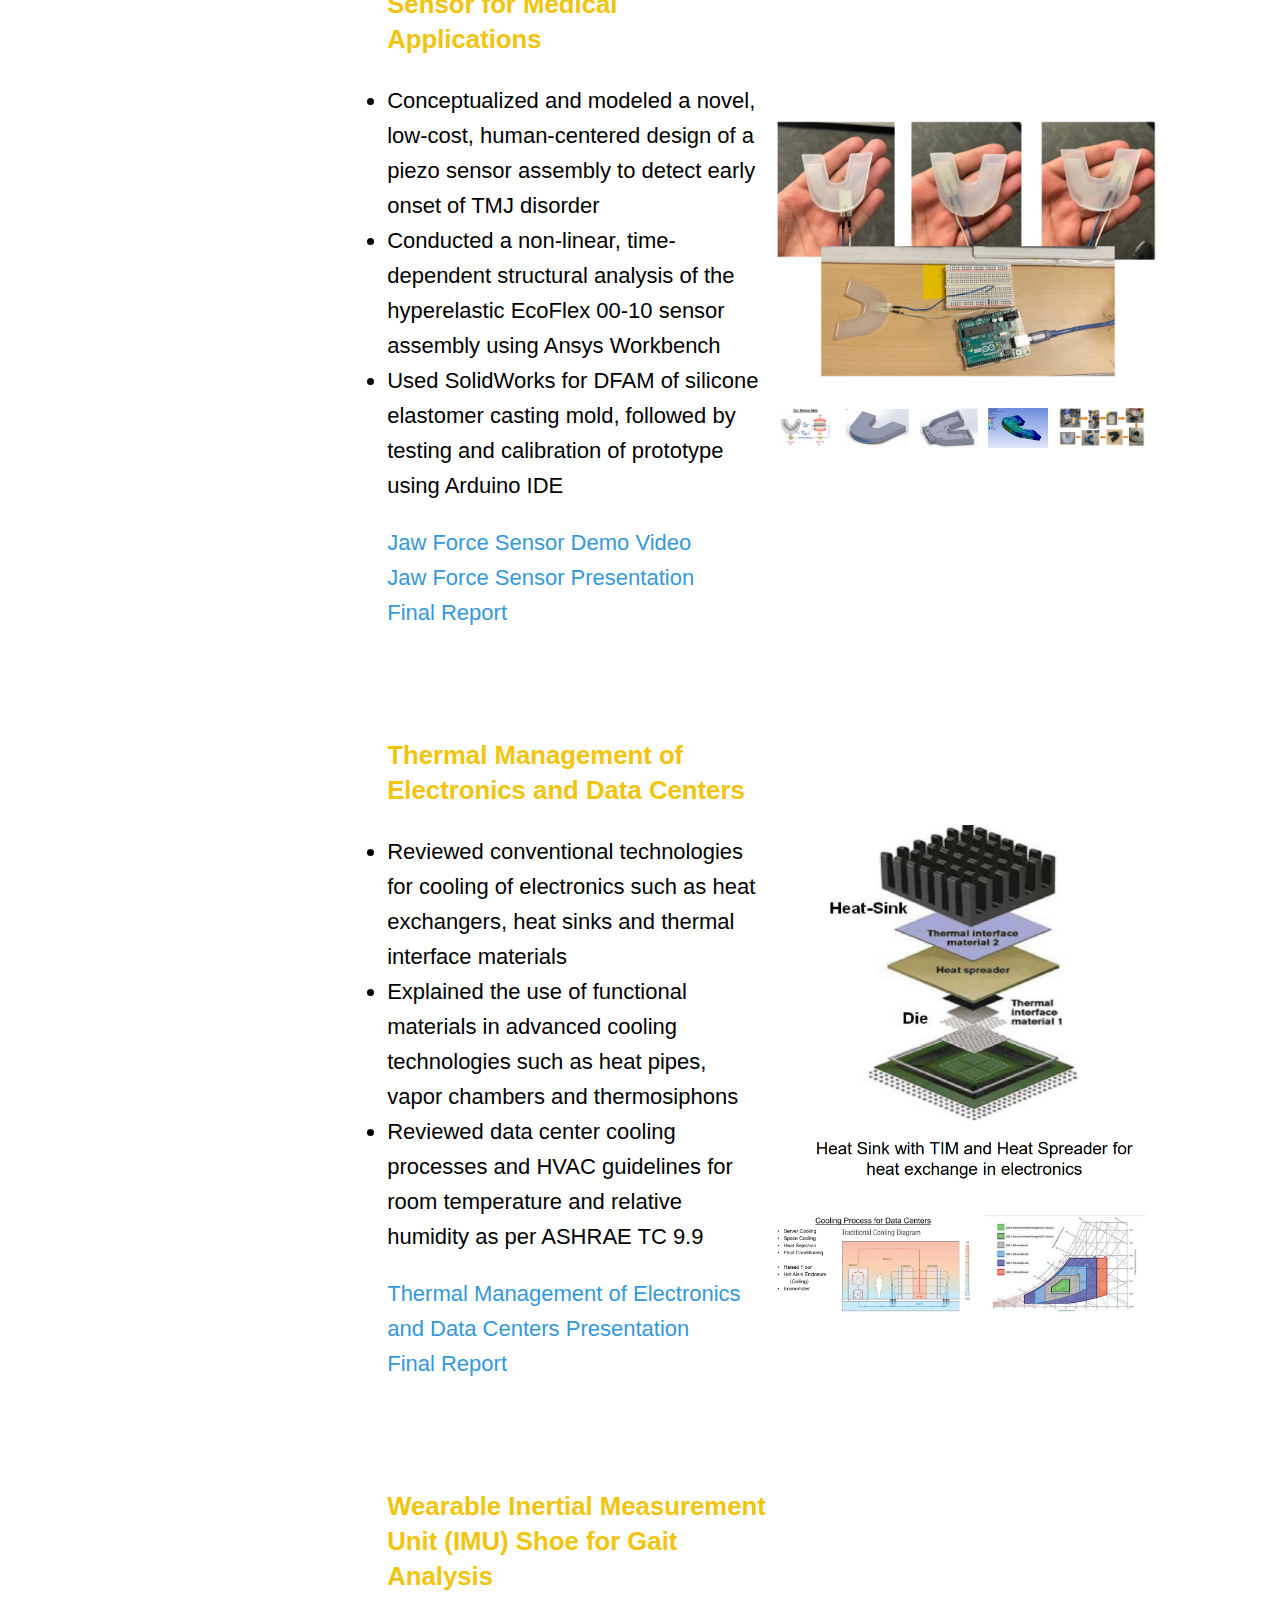
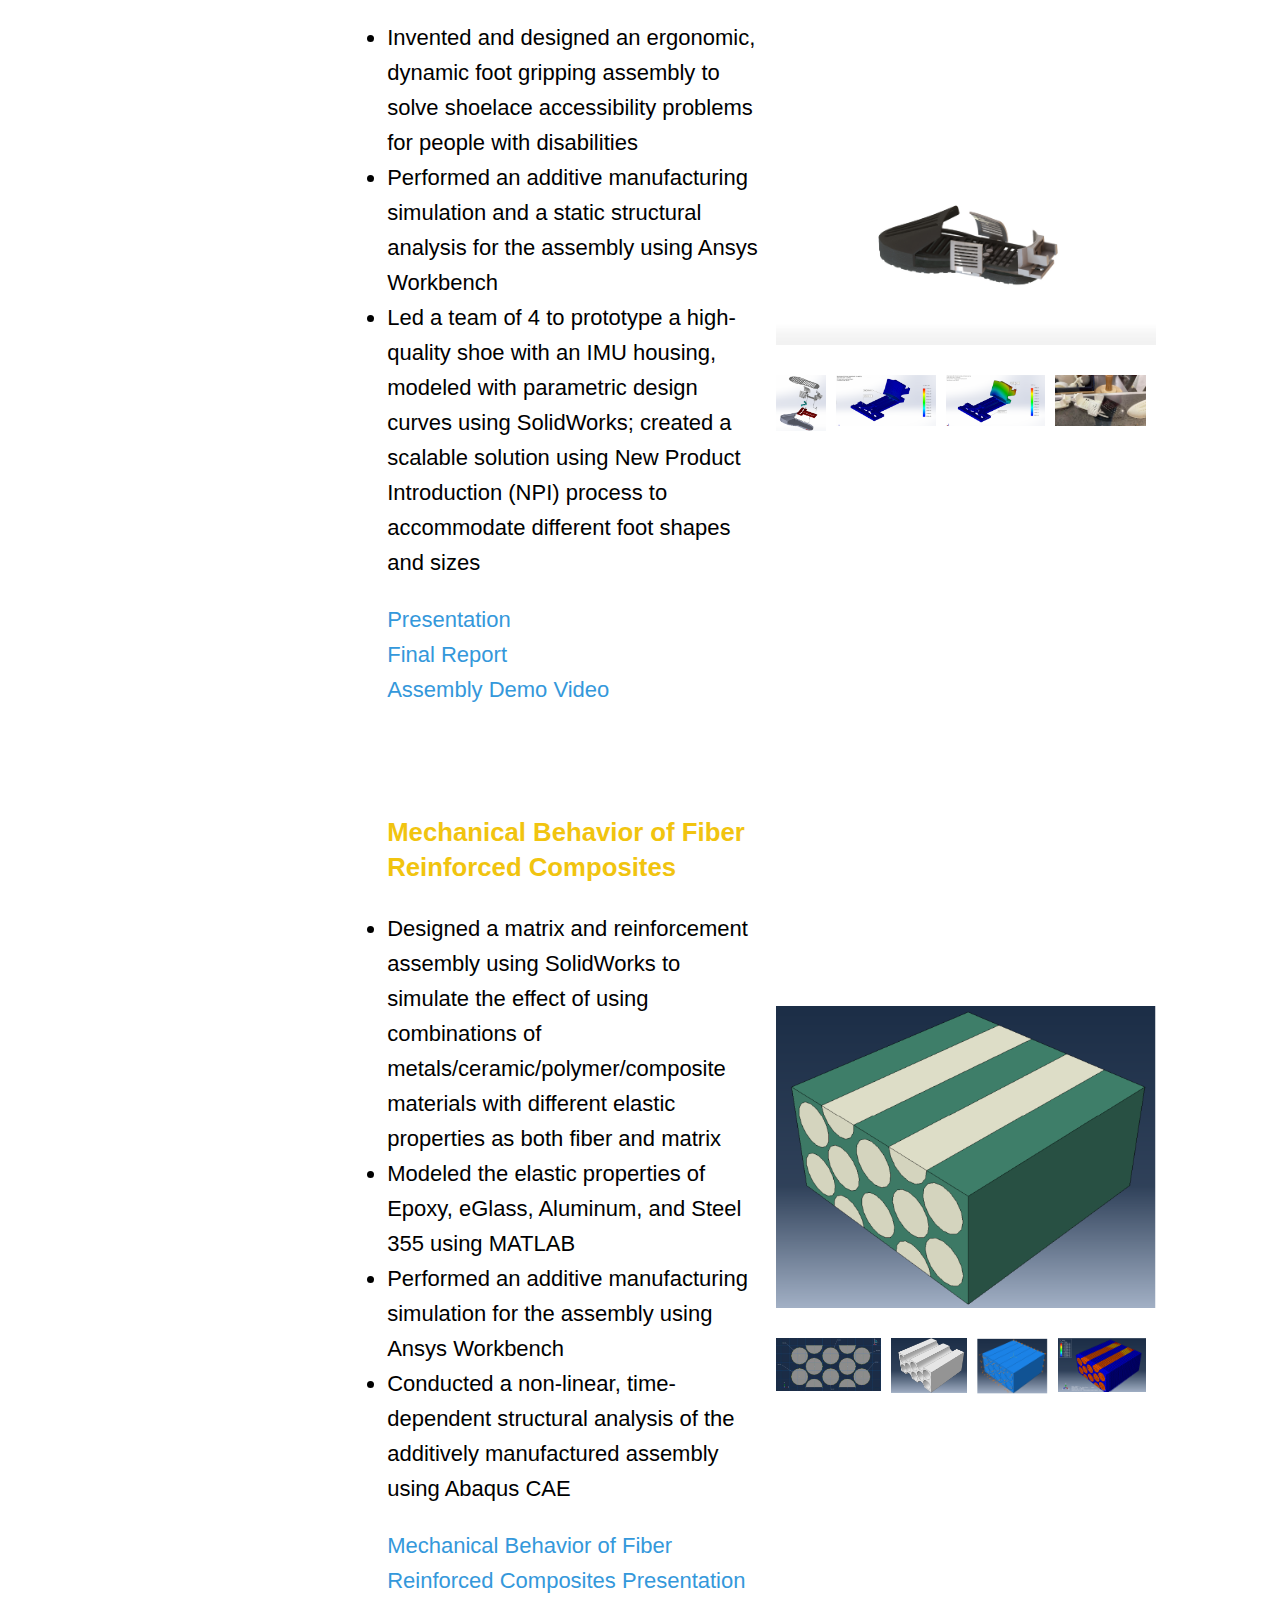
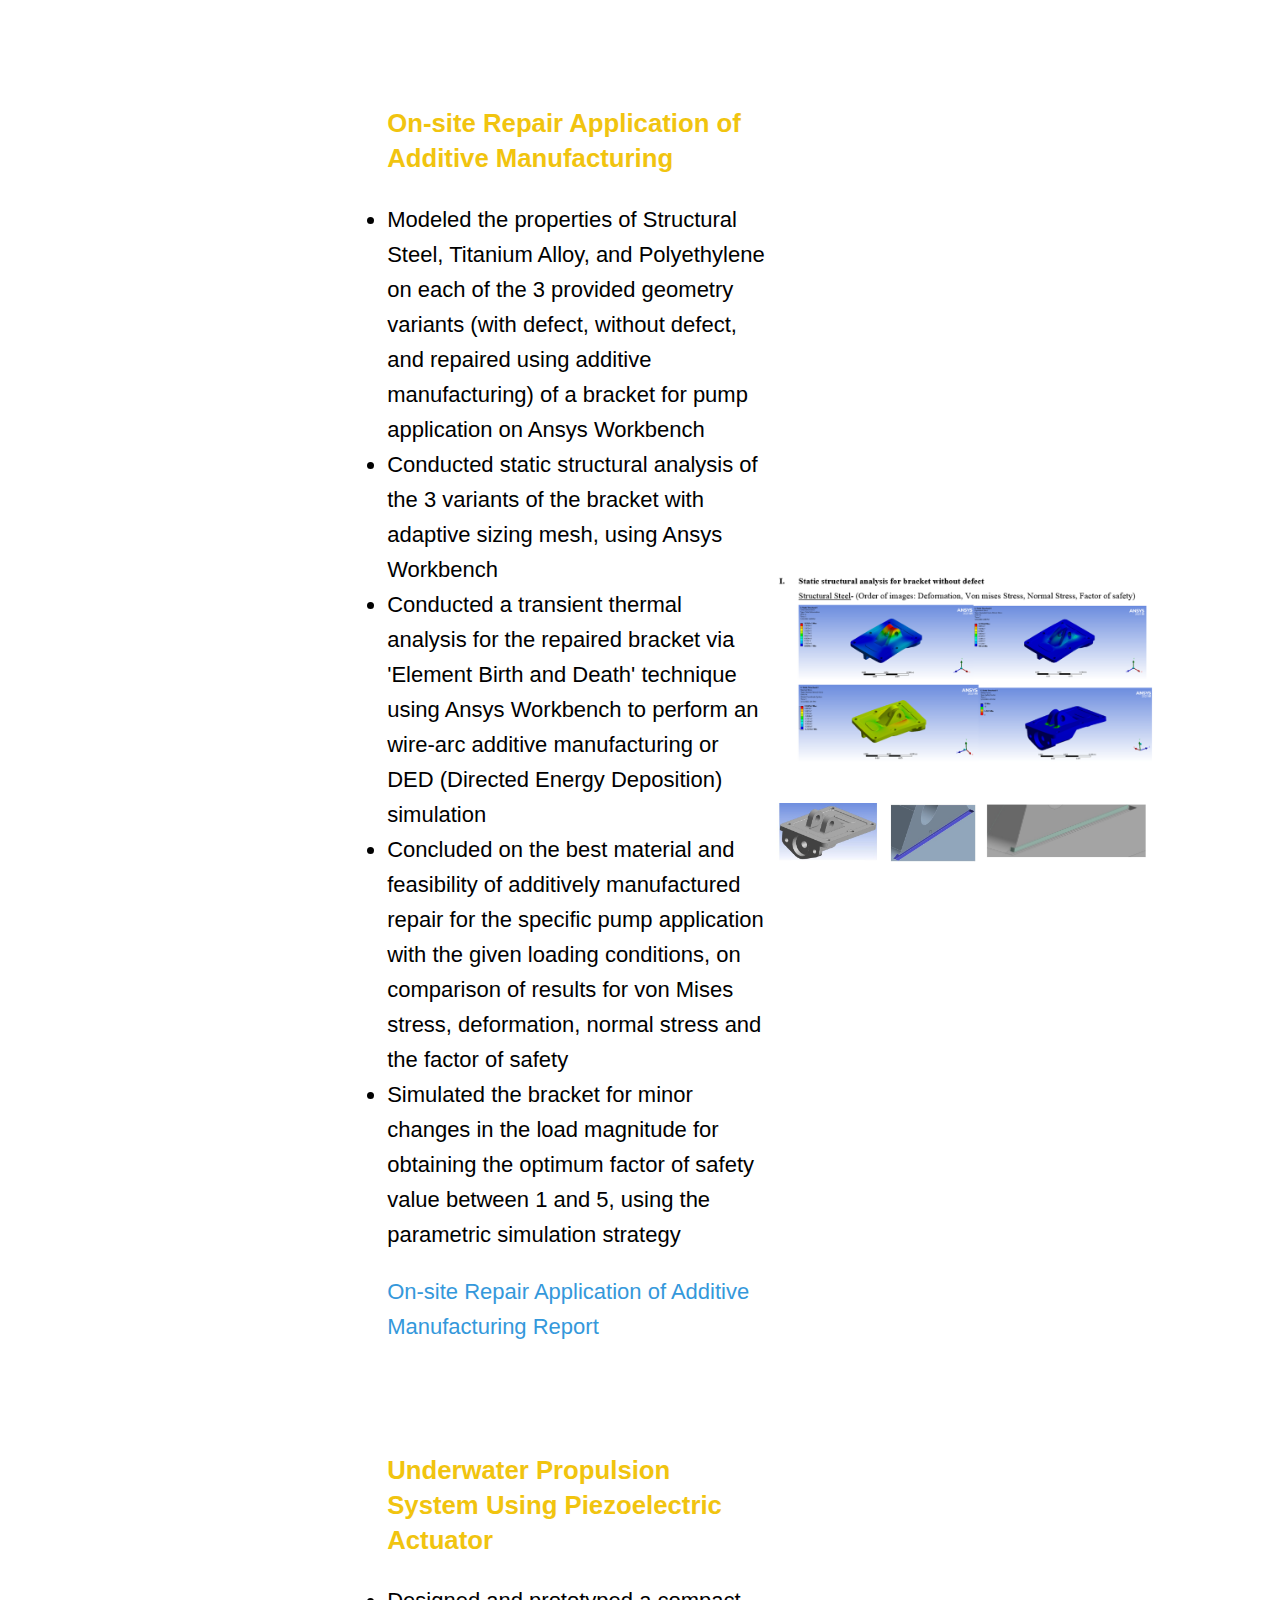
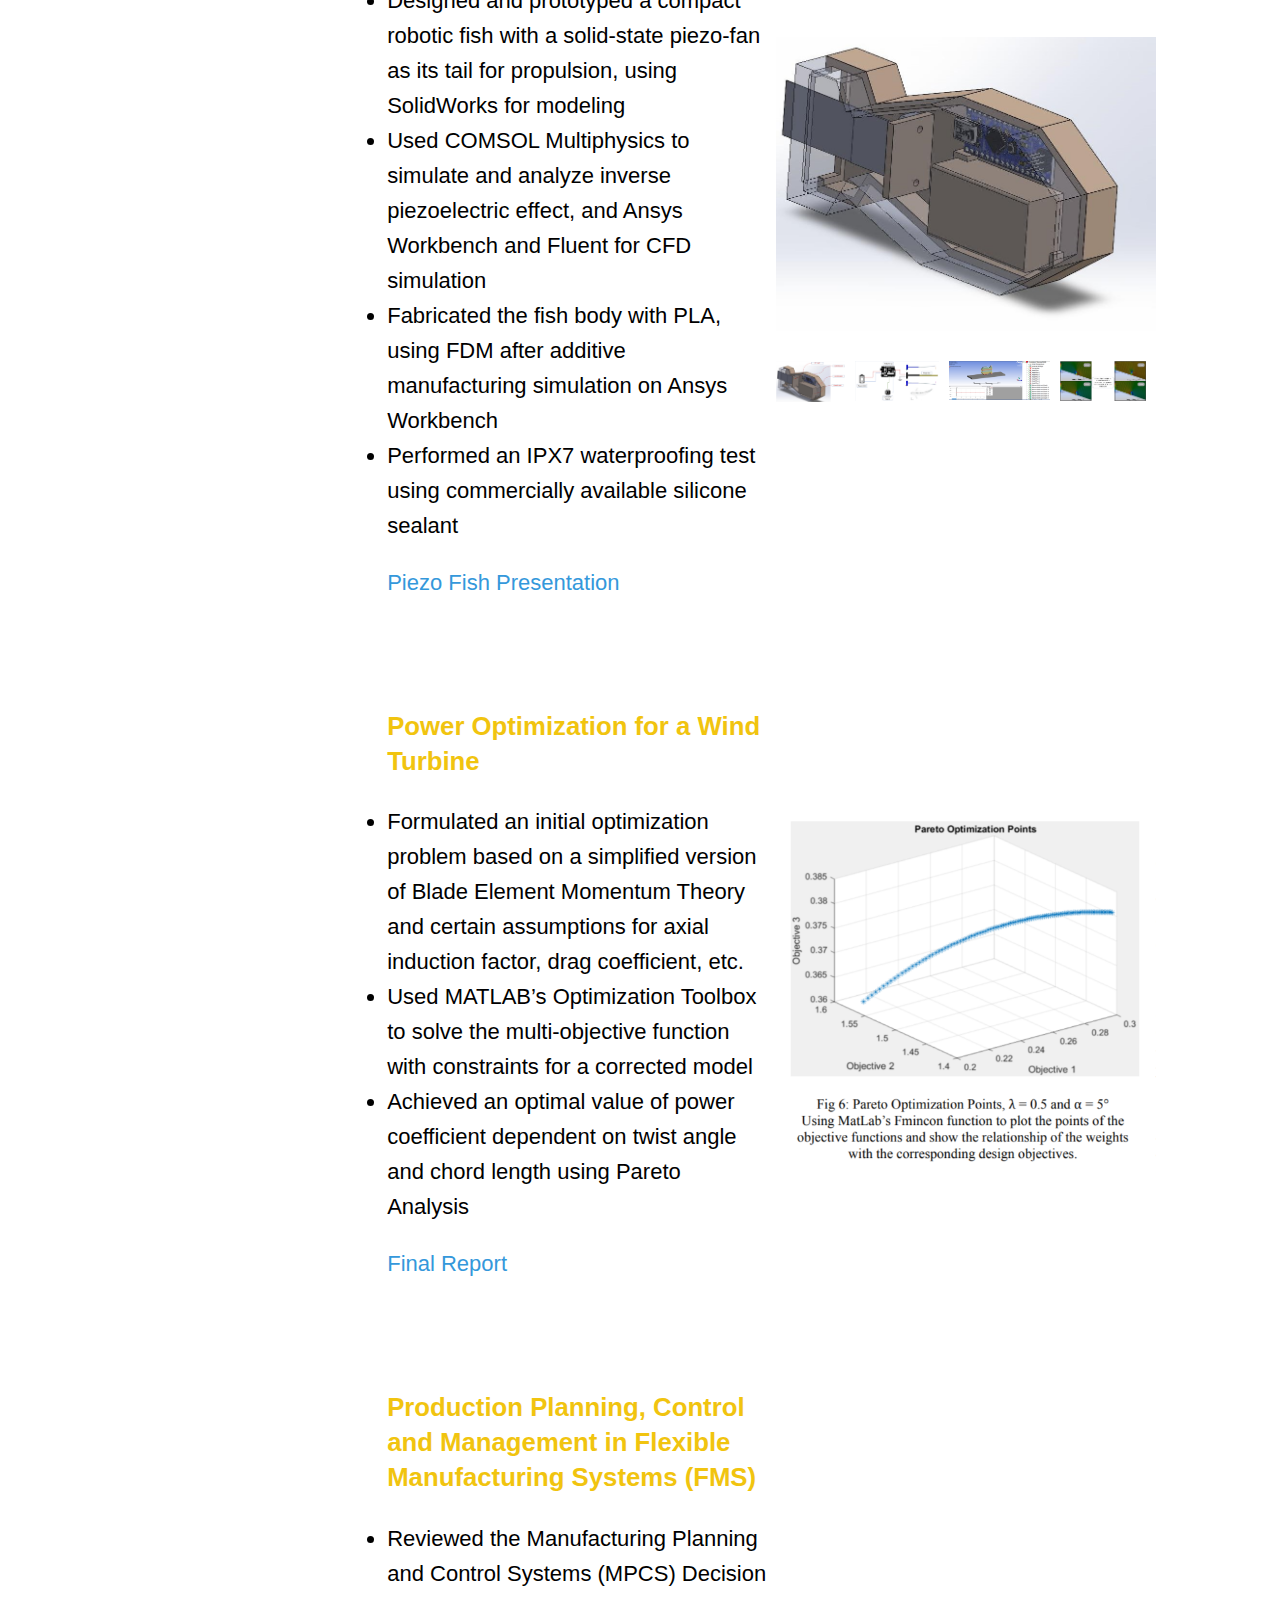
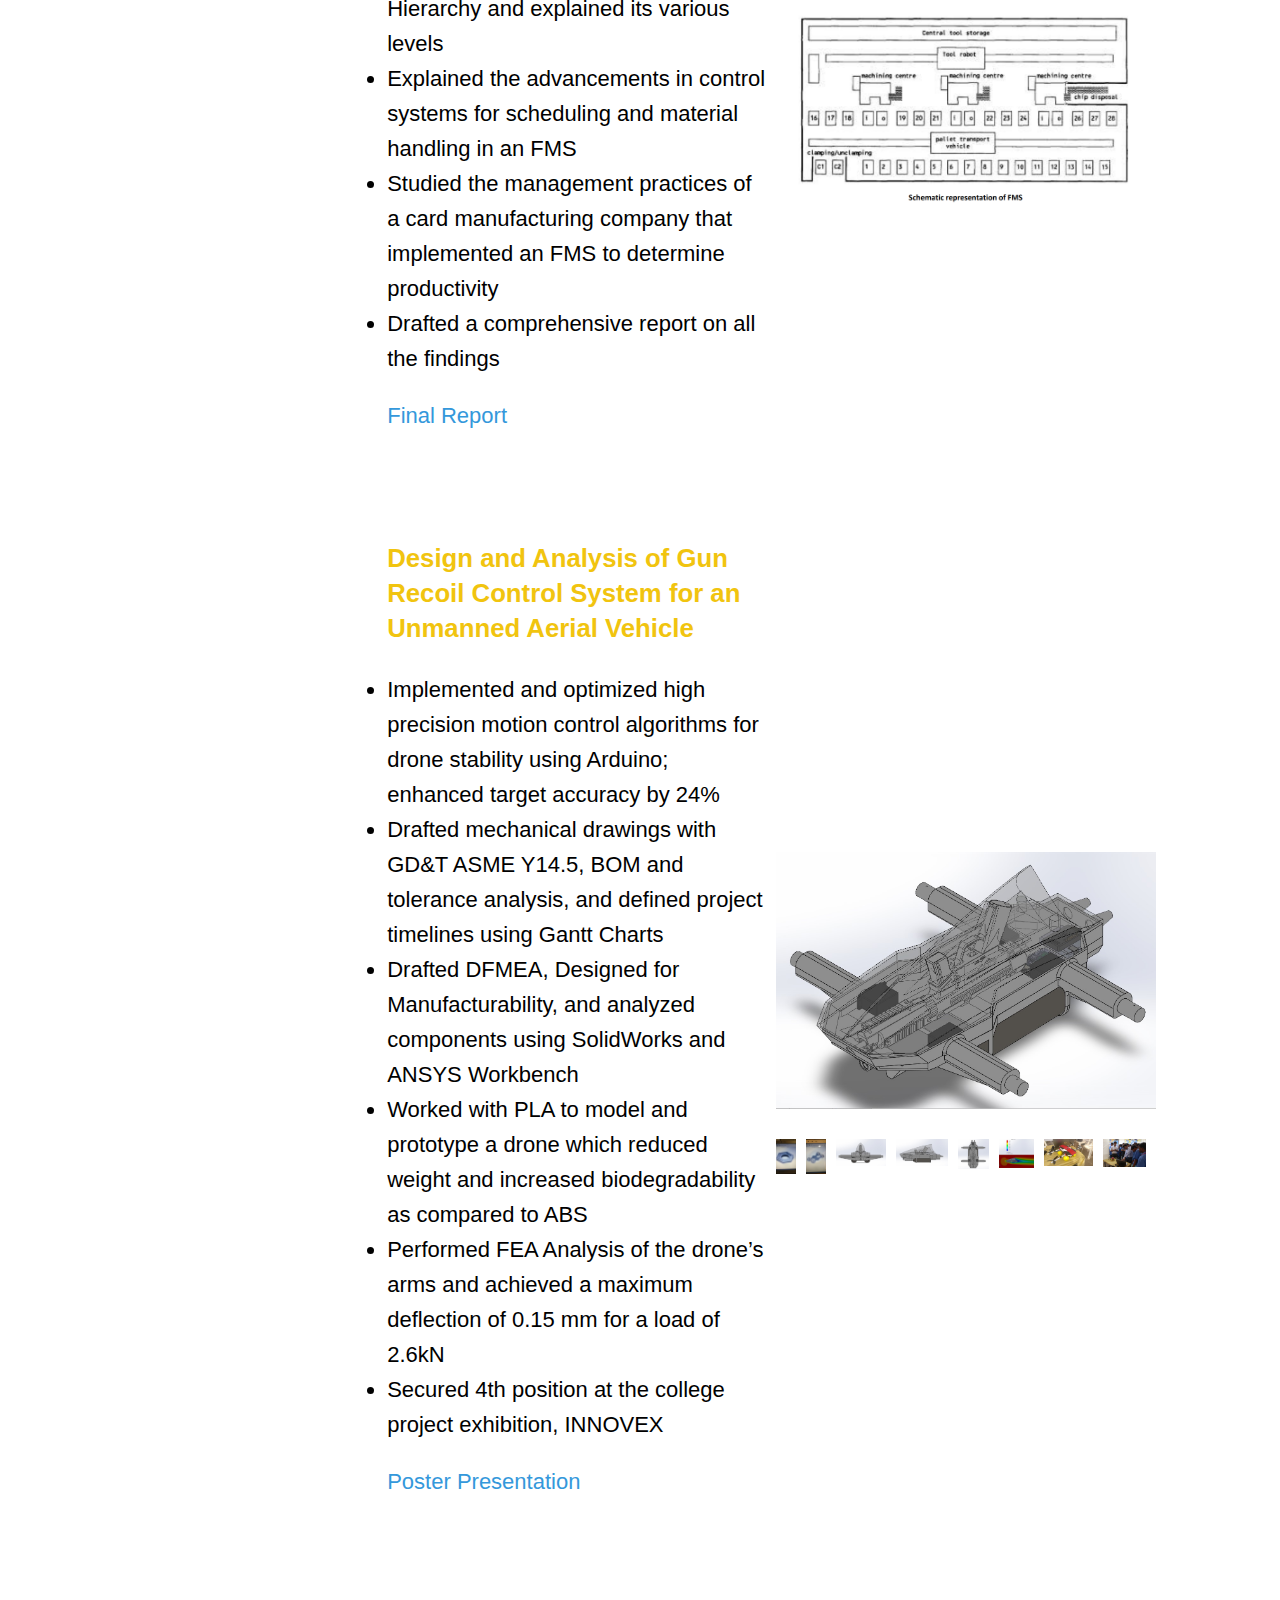
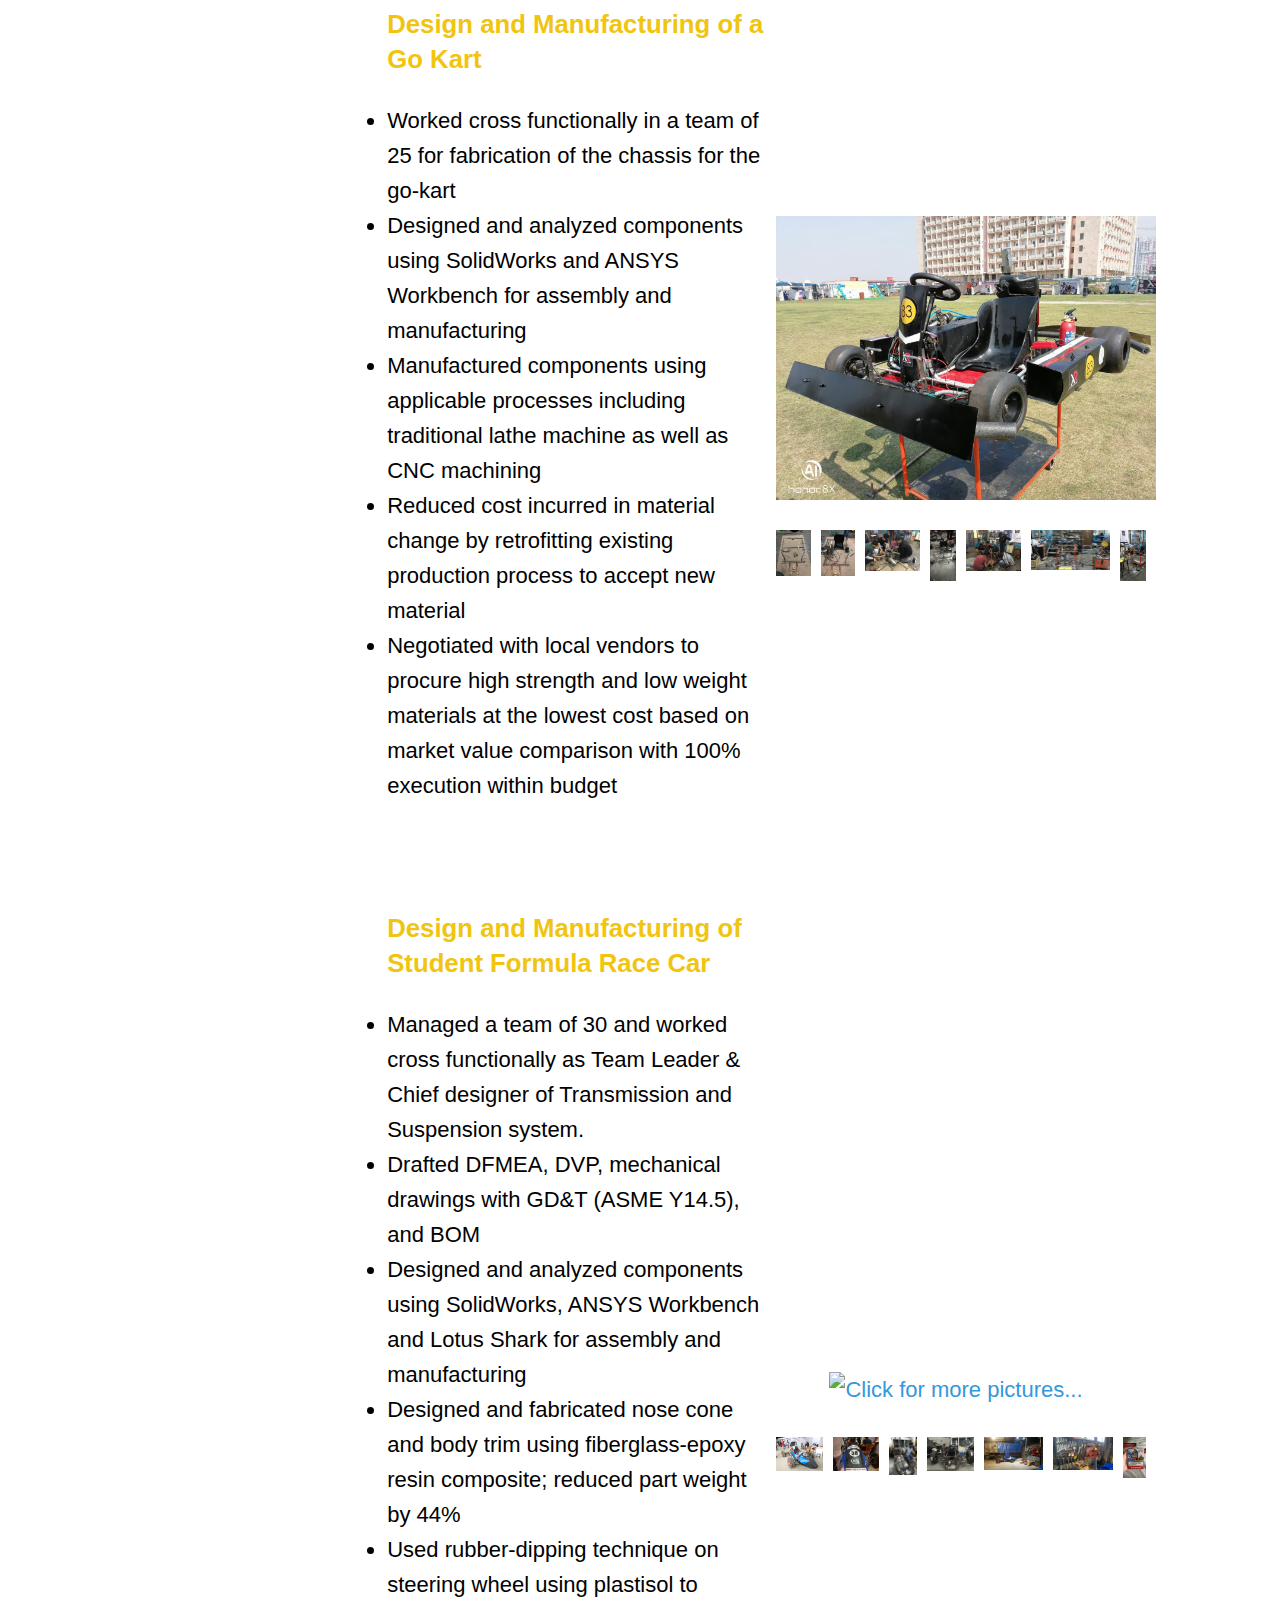
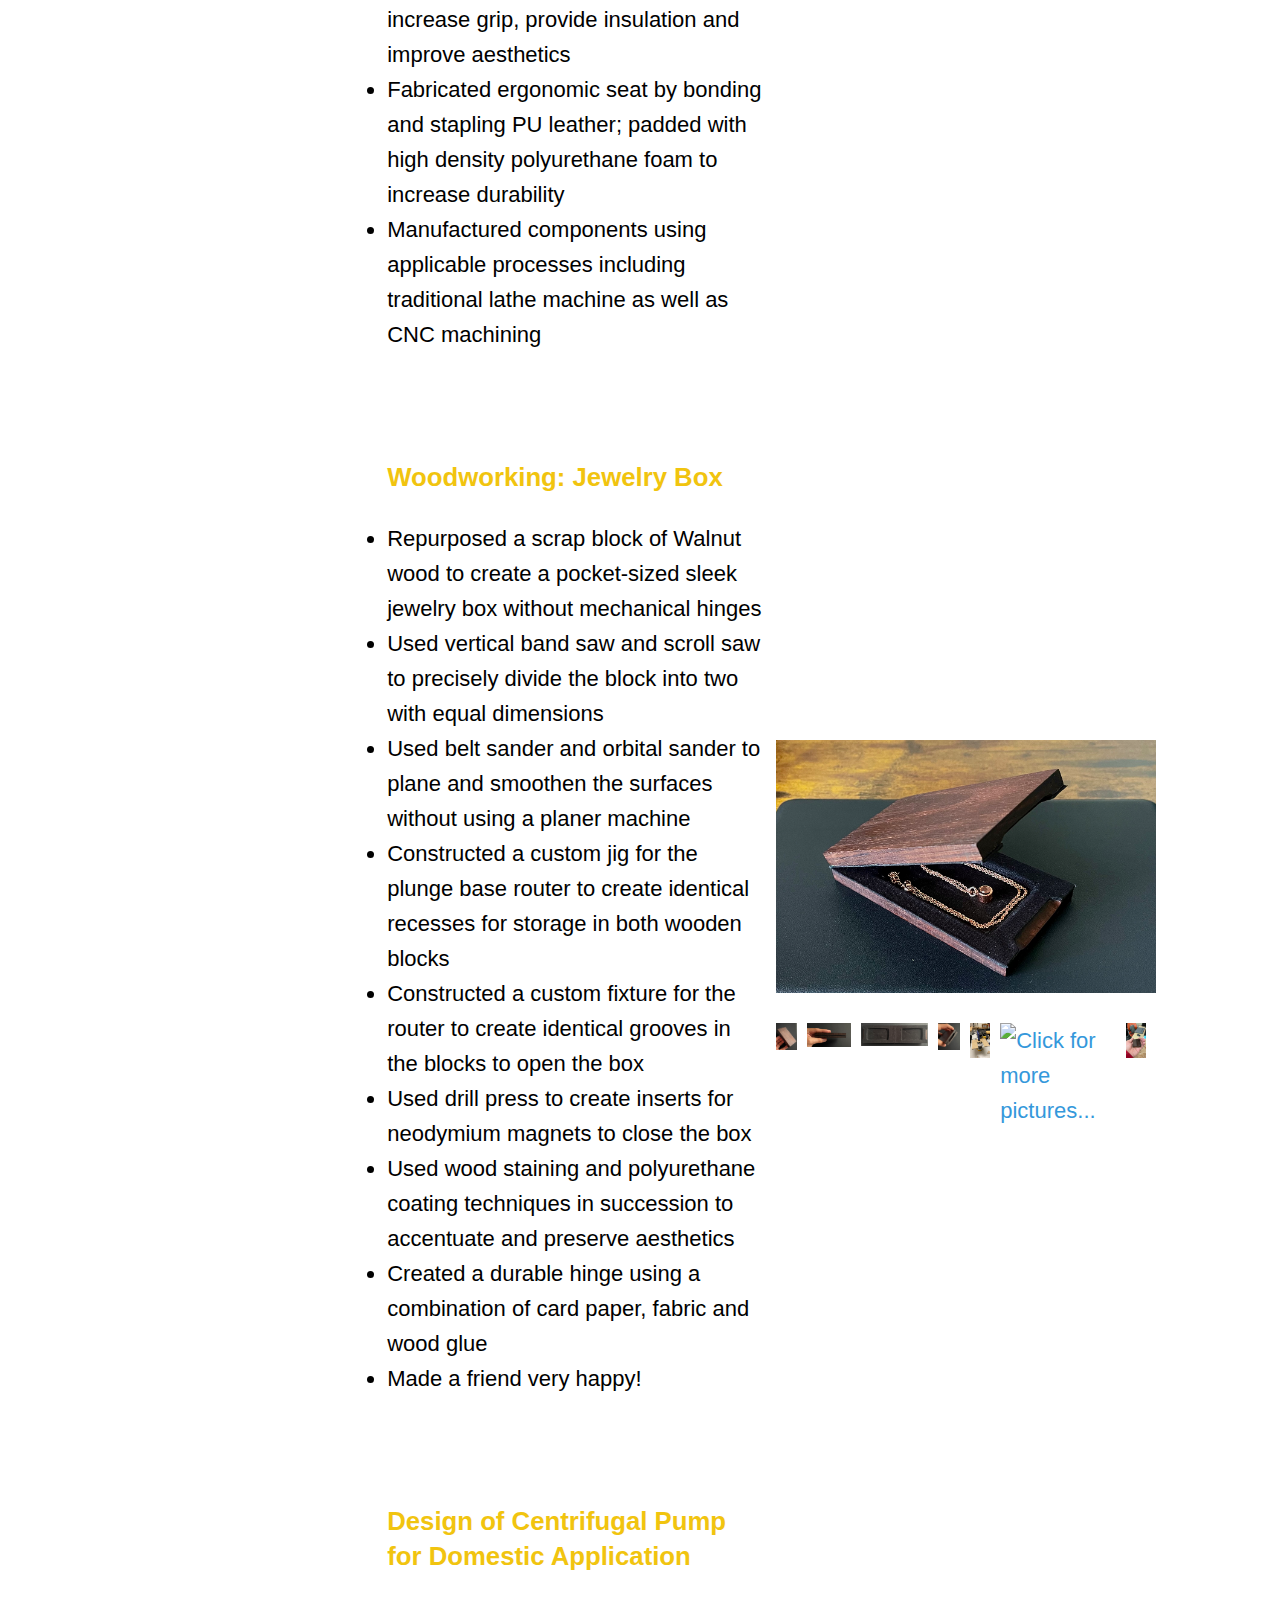
==== commit a306b325: "Apple Watch v1" ====
--- a/docs/portfolio.html
+++ b/docs/portfolio.html
@@ -118,7 +118,49 @@
                 if ( divElement.offsetWidth > 800 ) { vizElement.style.width='100%';vizElement.style.height=(divElement.offsetWidth*0.75)+'px';} 
                 else if ( divElement.offsetWidth > 500 ) { vizElement.style.width='100%';vizElement.style.height=(divElement.offsetWidth*0.75)+'px';} 
                 else { vizElement.style.width='100%';vizElement.style.height='1477px';}                     var scriptElement = document.createElement('script');                    scriptElement.src = 'https://public.tableau.com/javascripts/api/viz_v1.js';                    vizElement.parentNode.insertBefore(scriptElement, vizElement);                </script> -->
-    
+   
+    <div class="portfolio-container">
+        <div class="portfolio-container_text">        
+            <h3 class="portfolio_accent">Apple Watch Series 8, 45mm</h3>
+                
+            <p></p>
+<li>Decided to revive and improve upon a project that I originally started working on last year</li>            
+<li>Created a multi-body 3D CAD modeled part on SolidWorks using product dimensions for watch band lug-latch assembly and watch body available on Apple’s Official Accessory Design Guidelines</li>
+<li>Used features like swept cut, circular pattern, etc. and surface modeling tools like thicken, thickened cut, etc</li>
+<li>Converted the multi-body part into an assembly with multiple parts using Save Bodies command</li>
+<li>Performed a motion study and created a pre-rendering mockup for final design/advertisement UI</li>
+<br><br><b>Coming up soon</b>: <br><br>
+<li>Mechanical Drawings with BOM and GD&T</li>
+<li>FEA for entire watch assembly</li>
+<li>FEA for the watch bands to determine stresses created due to lateral slide-out force and pull force</li>
+<li>Drop test simulation for watch assembly</li>
+<li>Rendering using SolidWorks Visualize or KeyShot</li>
+<li>STL Files for you to create your own watch bands and accessories!</li>
+<p></p> <br><br> Link to the <a target="blank" href="https://developer.apple.com/accessories/Accessory-Design-Guidelines.pdf">Official Accessory Design Guidelines for Apple Devices</a> <br>(For all images, logos and content used in the project, credits to the original creator/owner. No copyright infringement intended.)</p>
+                
+            <p><a target="blank" href="https://github.com/ShraddheshKamal/shraddheshkamal.github.io/blob/main/docs/stl/Apple Watch Assembly - Band with Holes-1.STL">Apple Watch Band with Holes STL File</a> <br> <a target="blank" href="https://github.com/ShraddheshKamal/shraddheshkamal.github.io/blob/main/docs/stl/Apple Watch Assembly - Band with loop and pin-1.STL">Apple Watch Band with loop and pin STL File</a> </p>
+        </div>
+        <div class="project-thumbnail">
+            <a href="./img/AWatch/applewatch.png" data-lightbox="project14" title="Apple Watch Series 8, 45mm">
+                <img src="./img/AWatch/applewatch.png" alt="Click for more pictures..." title="Pre-rendering Mockup">
+            </a>
+            <div class="mini-thumbnails">
+                <a href="./img/AWatch/Apple Watch Series 8.GIF" data-lightbox="project14" title="Apple Watch Series 8, 45mm">
+                <img src="./img/AWatch/Apple Watch Series 8.GIF" alt="Click for more pictures..." title="Exploded View">
+                </a>
+                <!--<a href="./img/LMNS/LMNS_3.jpeg" data-lightbox="project14" title="Apple Watch Series 8 45mm">
+                    <img src="./img/LMNS/LMNS_3.jpeg" alt="Click for more pictures..." title="Original 3D Printed Prototype Picture 2">
+                </a>
+                <a href="./img/LMNS/LMNS_4.jpg" data-lightbox="project14" title="Apple Watch Series 8 45mm">
+                    <img src="./img/LMNS/LMNS_4.jpg" alt="Click for more pictures..." title="Improvement Sketch 1">
+                </a>
+                <a href="./img/LMNS/LMNS_5.jpg" data-lightbox="project14" title="Apple Watch Series 8 45mm">
+                    <img src="./img/LMNS/LMNS_5.jpg" alt="Click for more pictures..." title="Improvement Sketch 2">
+                </a>-->
+            </div>
+        </div>
+    </div>
+
     <div>
         <h3 class="portfolio_accent">Used Car Decision Dashboard</h3>
         <div class="tableau-container">
@@ -734,6 +776,7 @@
         var project11gallery = new SimpleLightbox('[data-lightbox="project11"]');
         var project12gallery = new SimpleLightbox('[data-lightbox="project12"]');
         var project13gallery = new SimpleLightbox('[data-lightbox="project13"]');
+        var project14gallery = new SimpleLightbox('[data-lightbox="project14"]');
         // need to add for other projects with different name. also make sure to change data-lightbox property when adding images above
     </script>
 
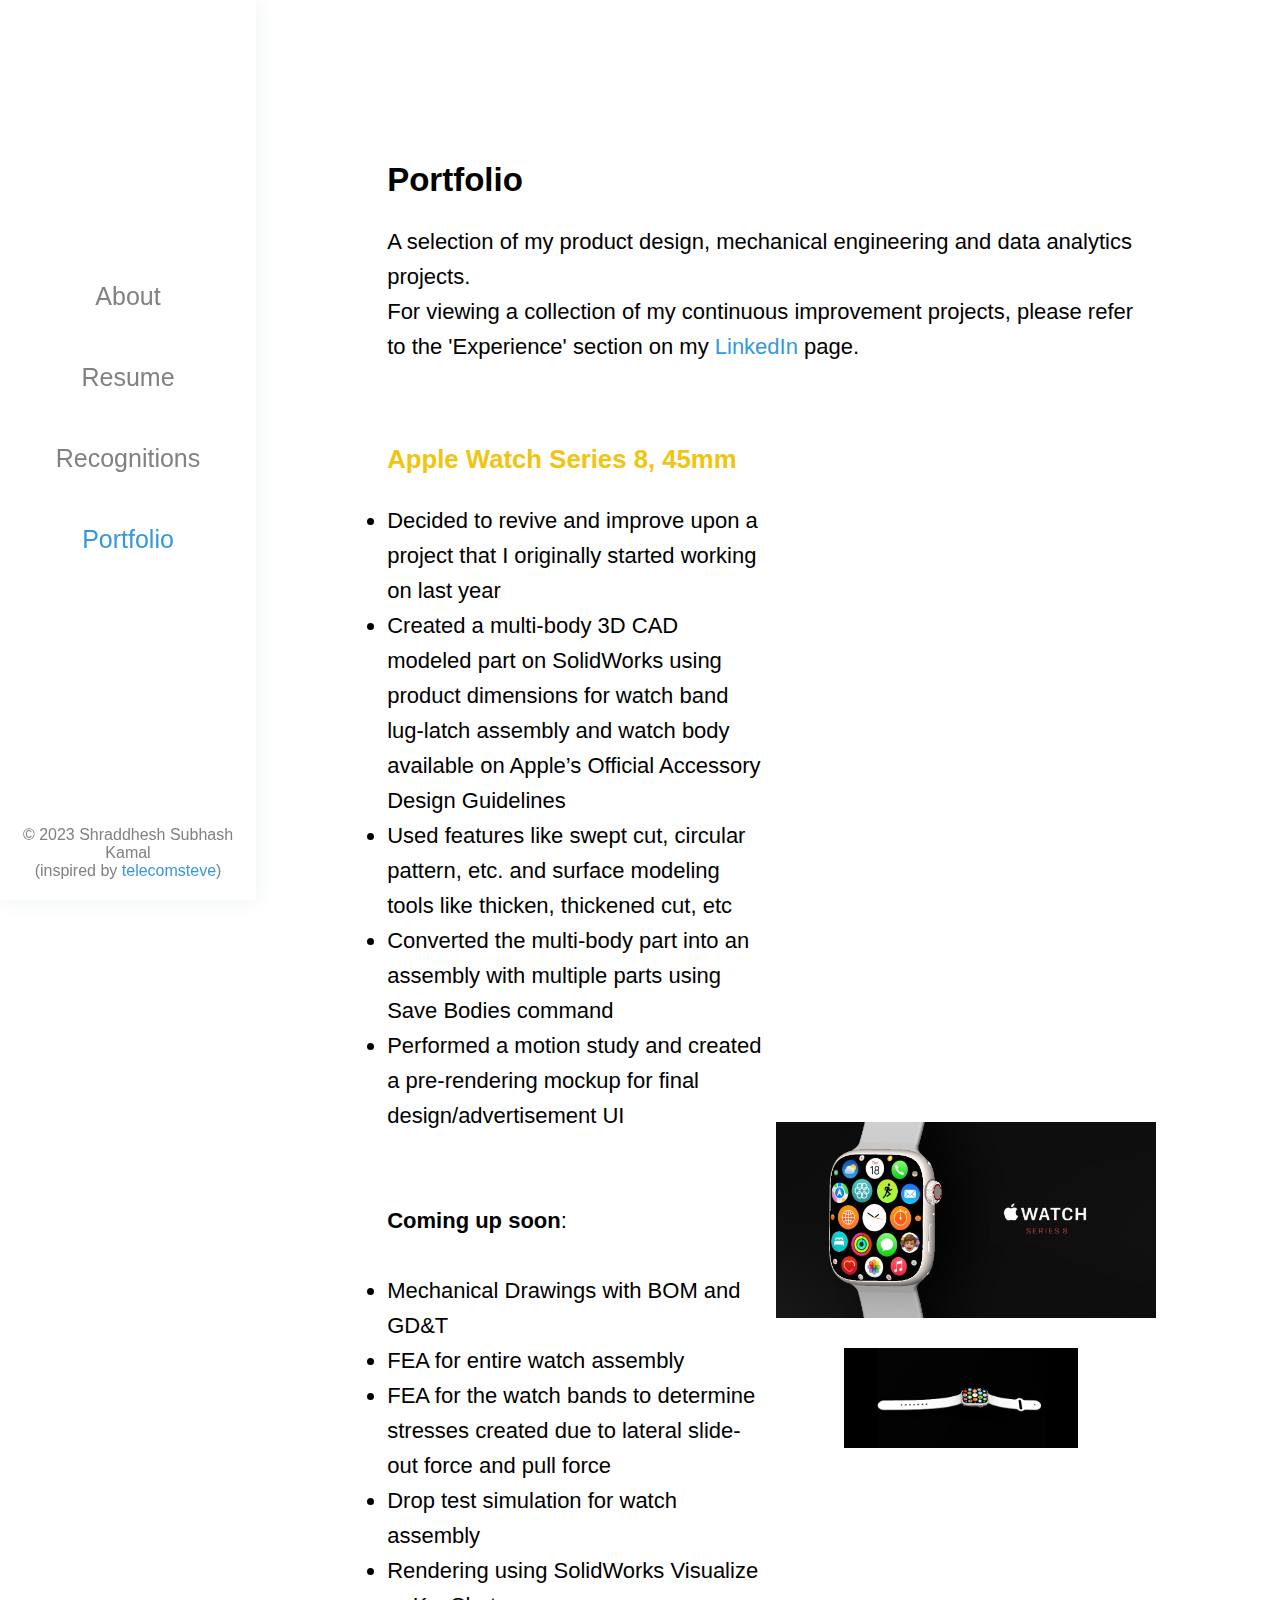
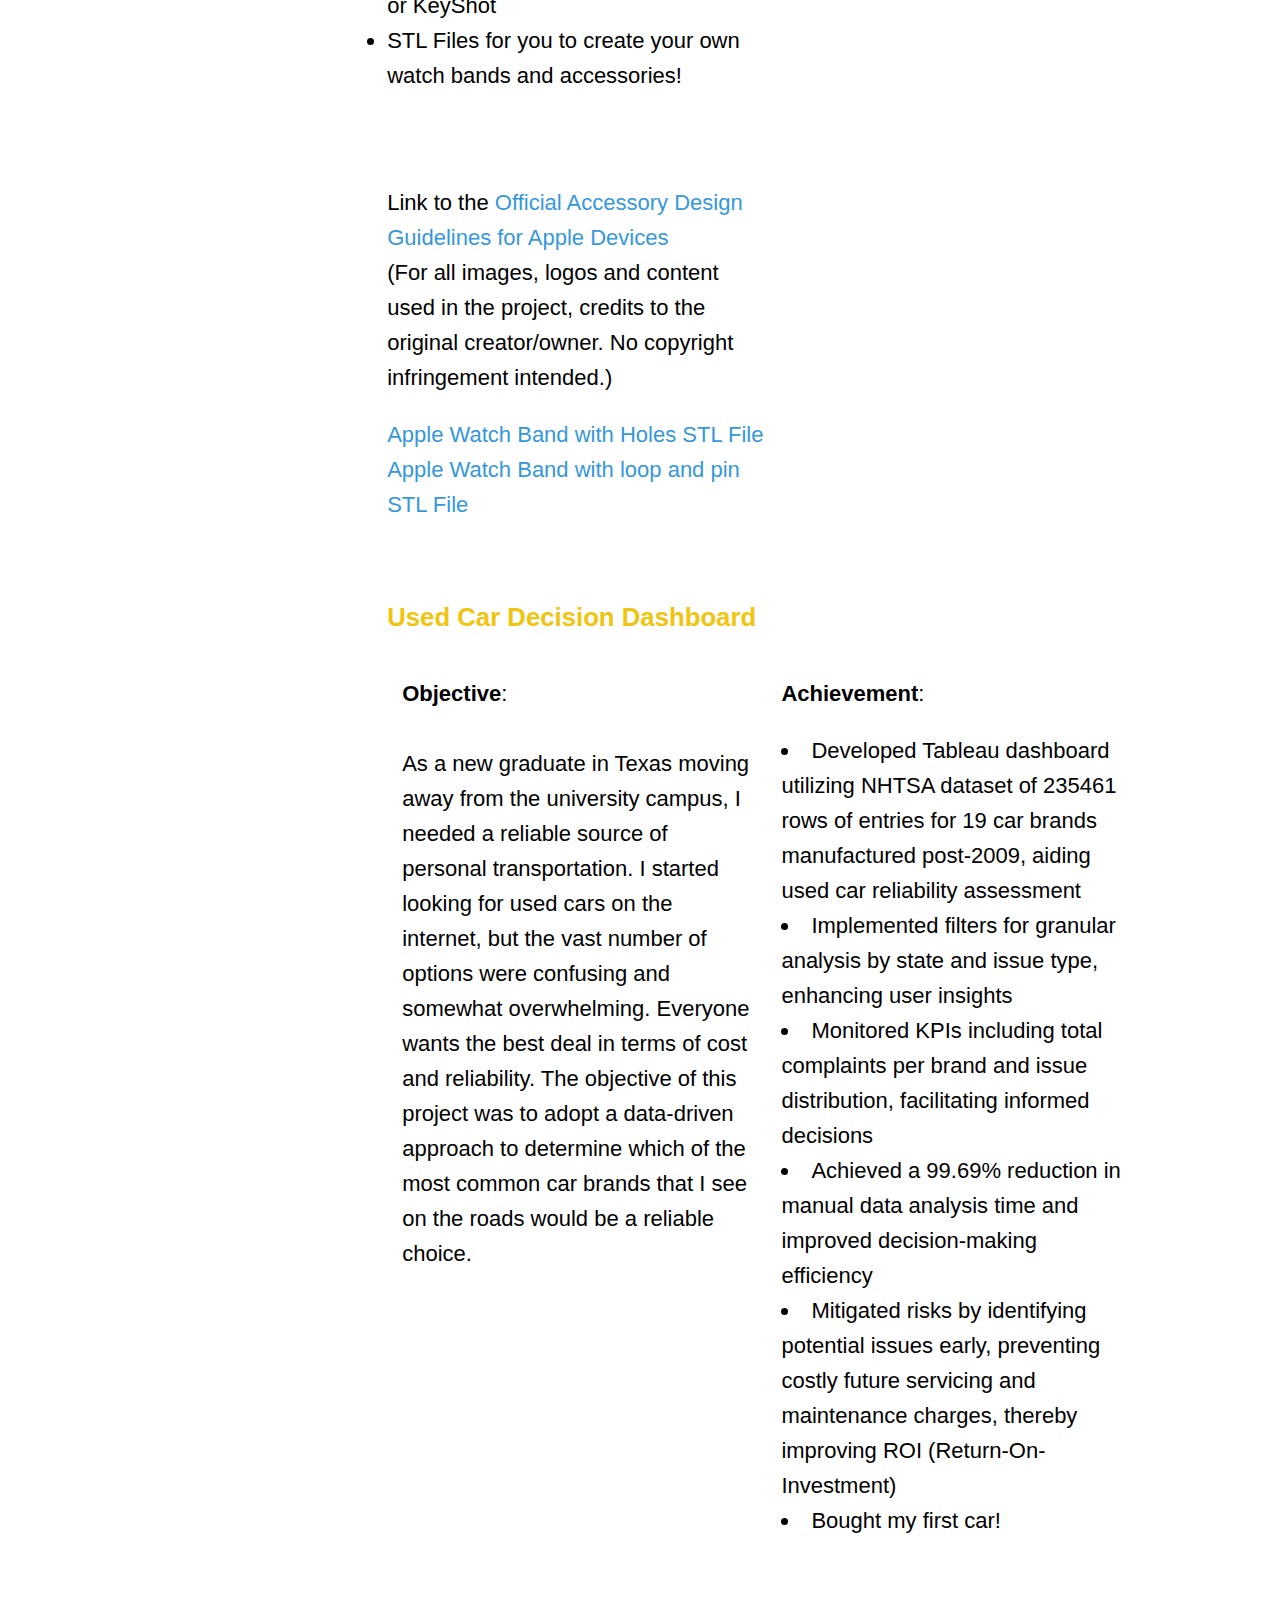
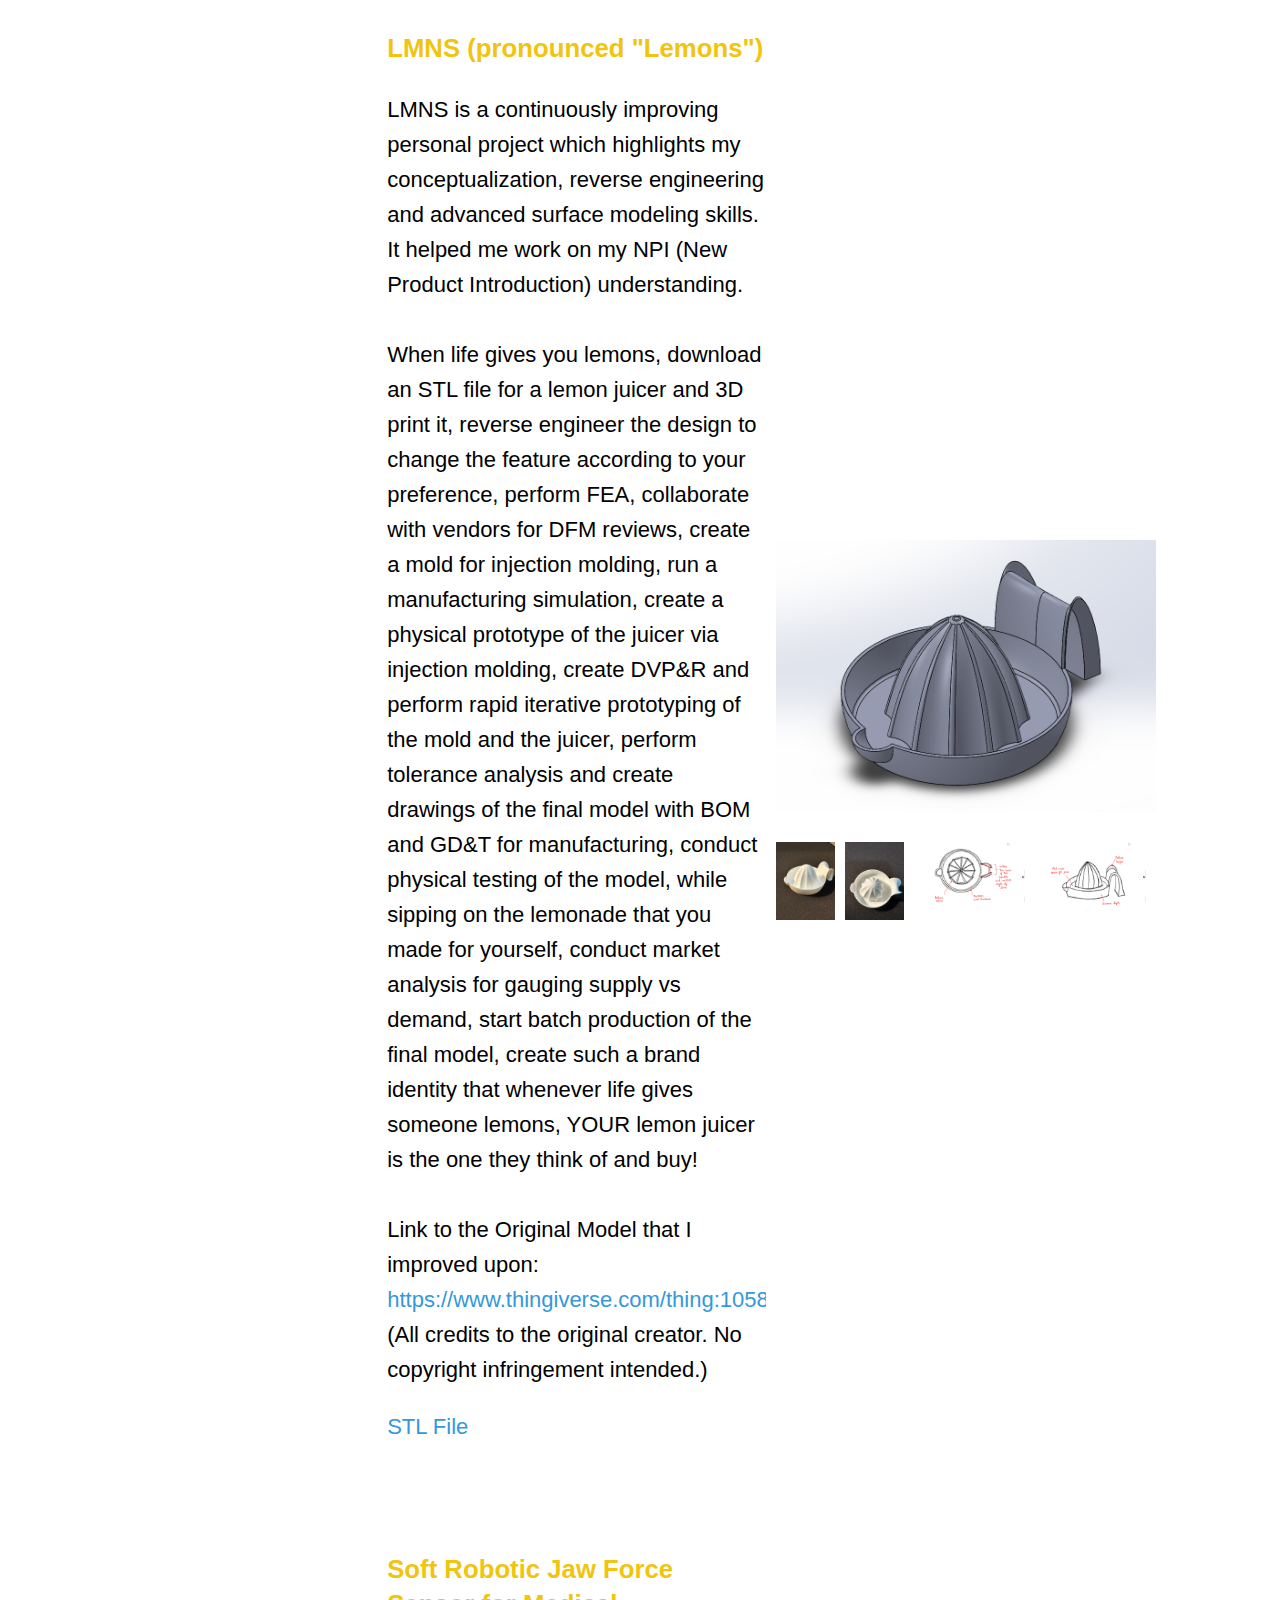
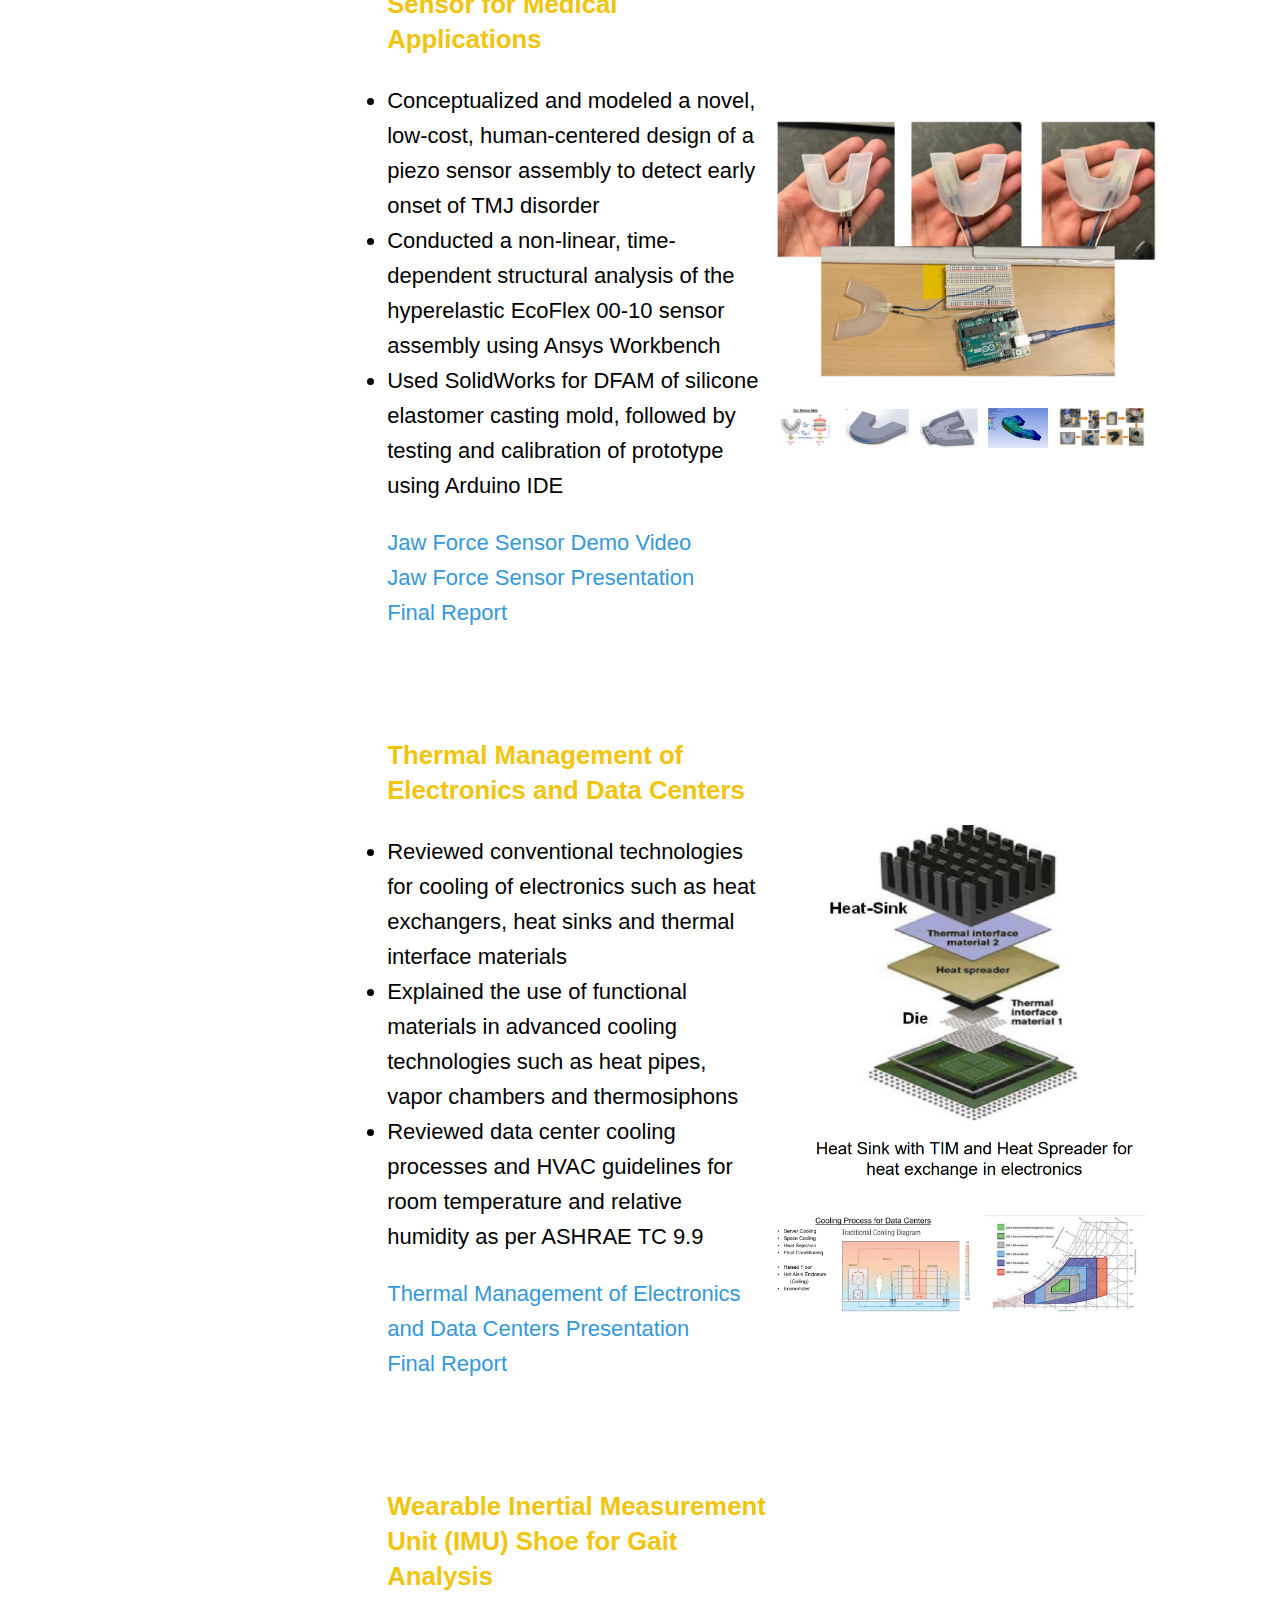
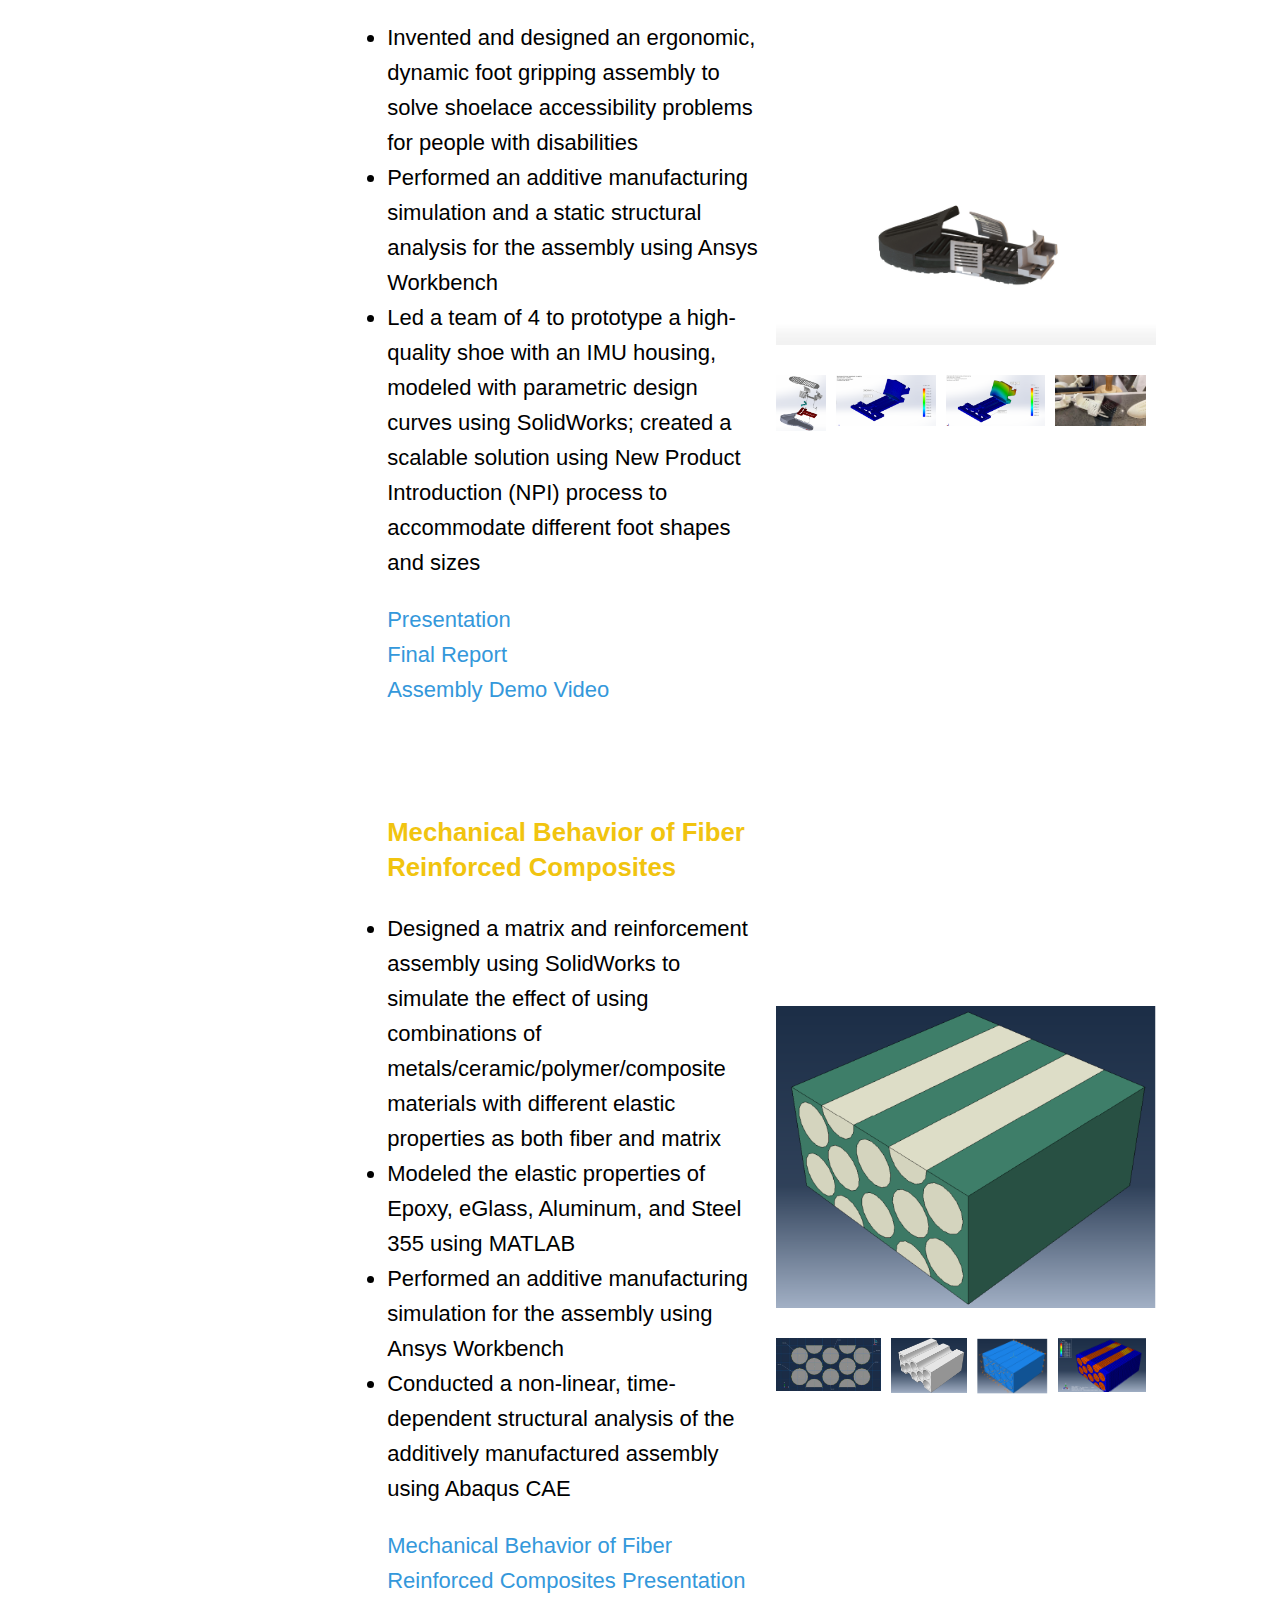
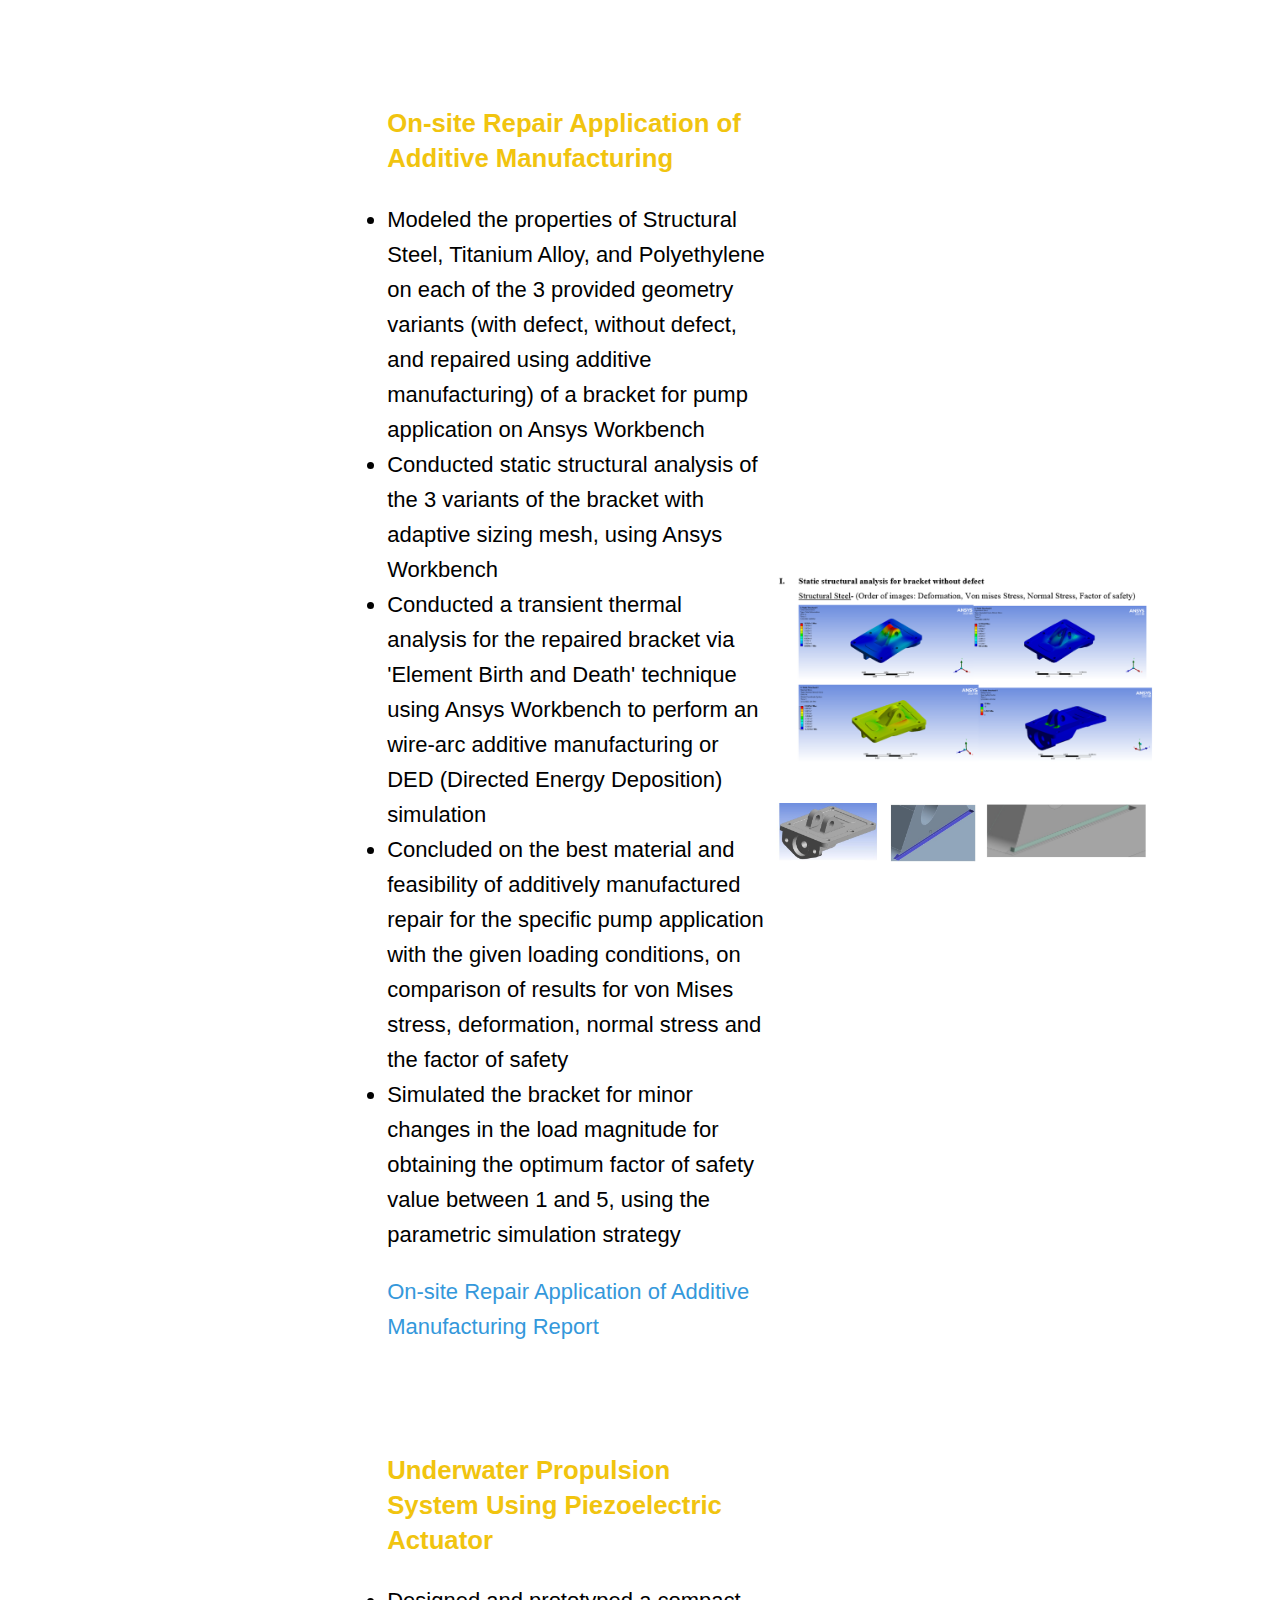
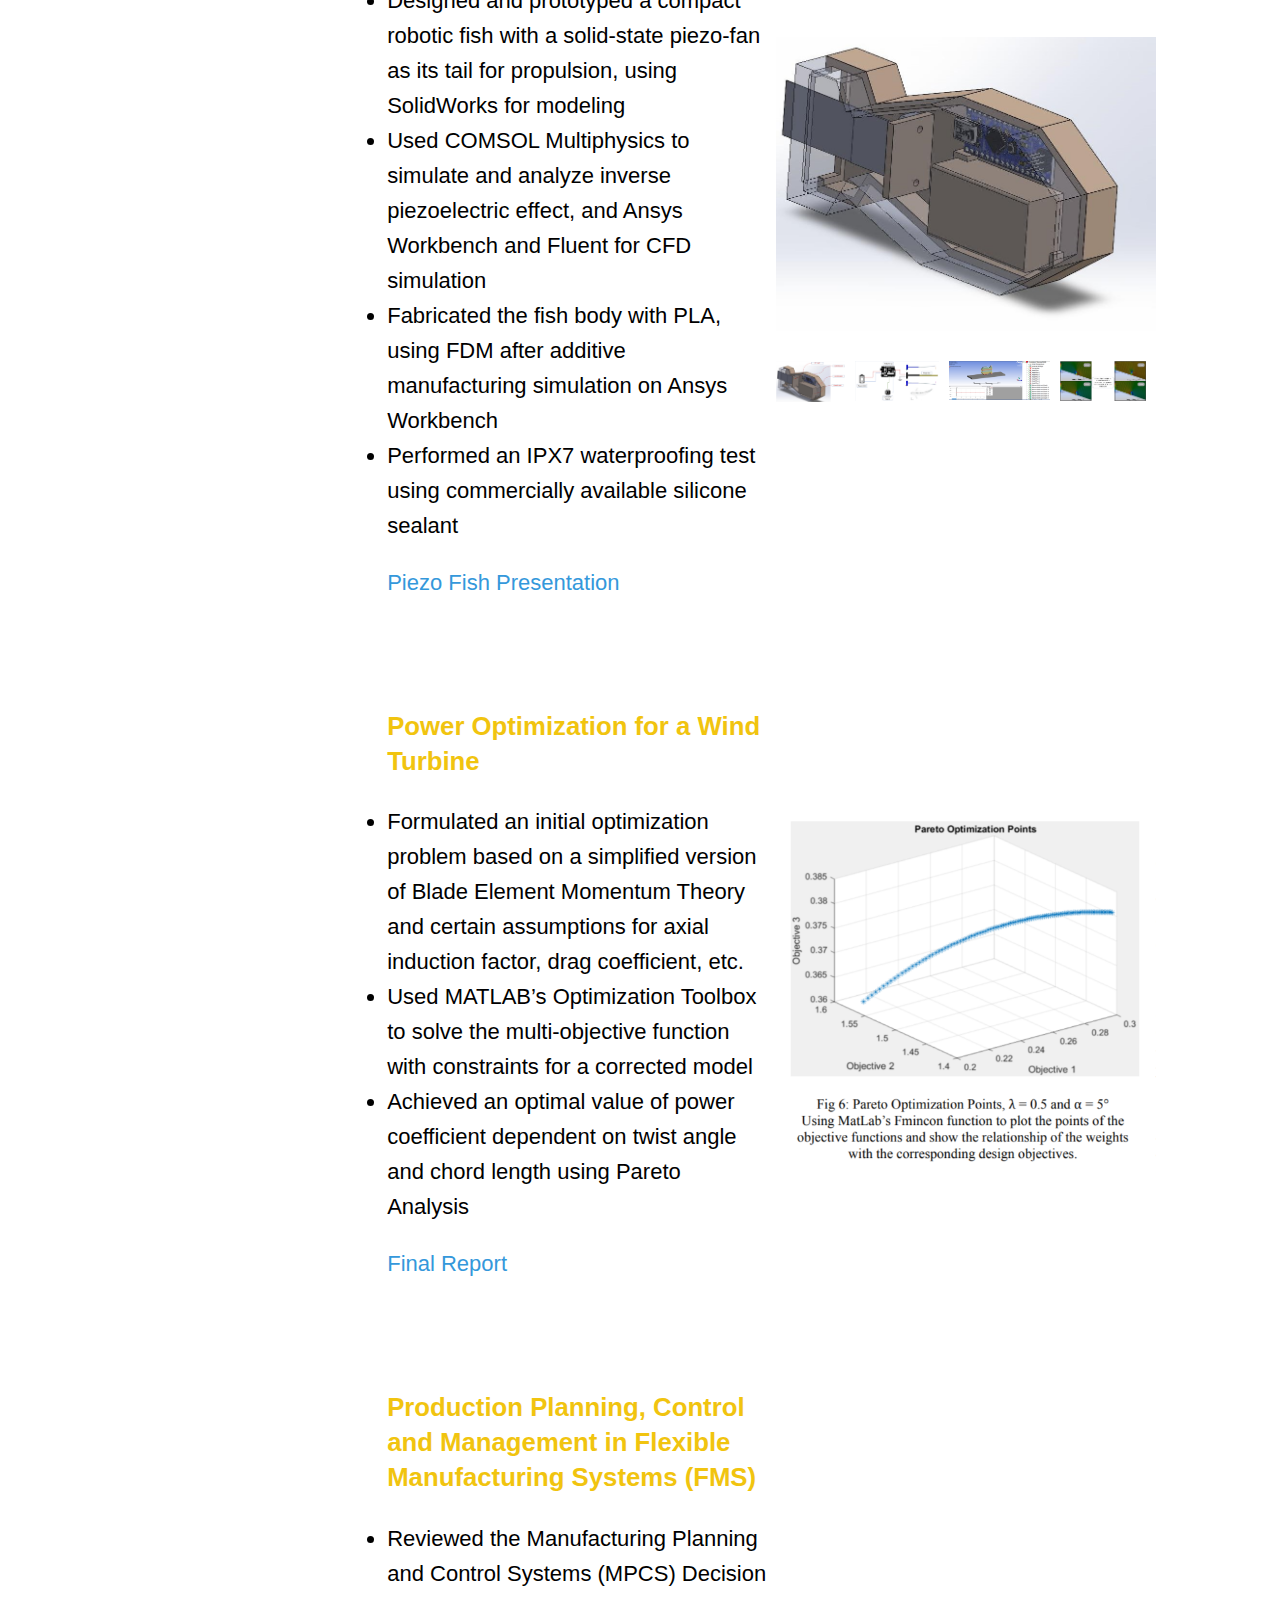
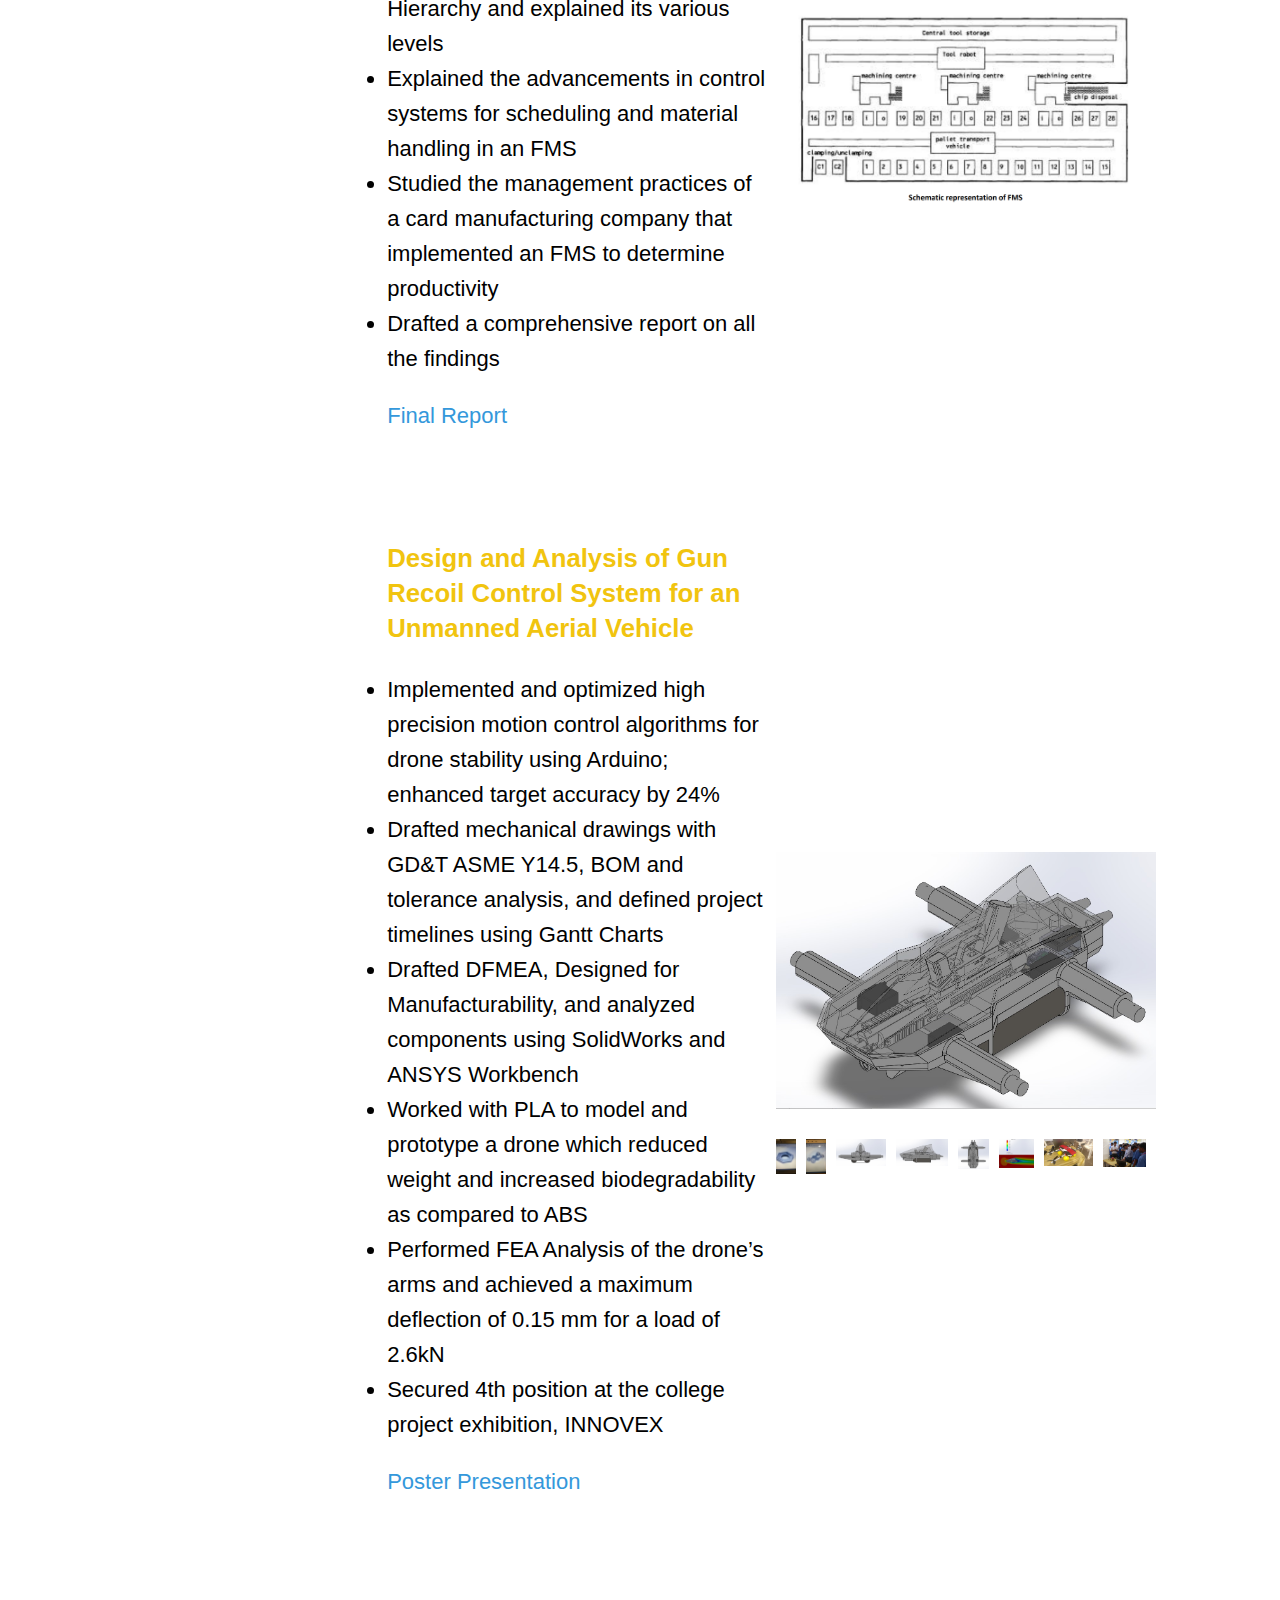
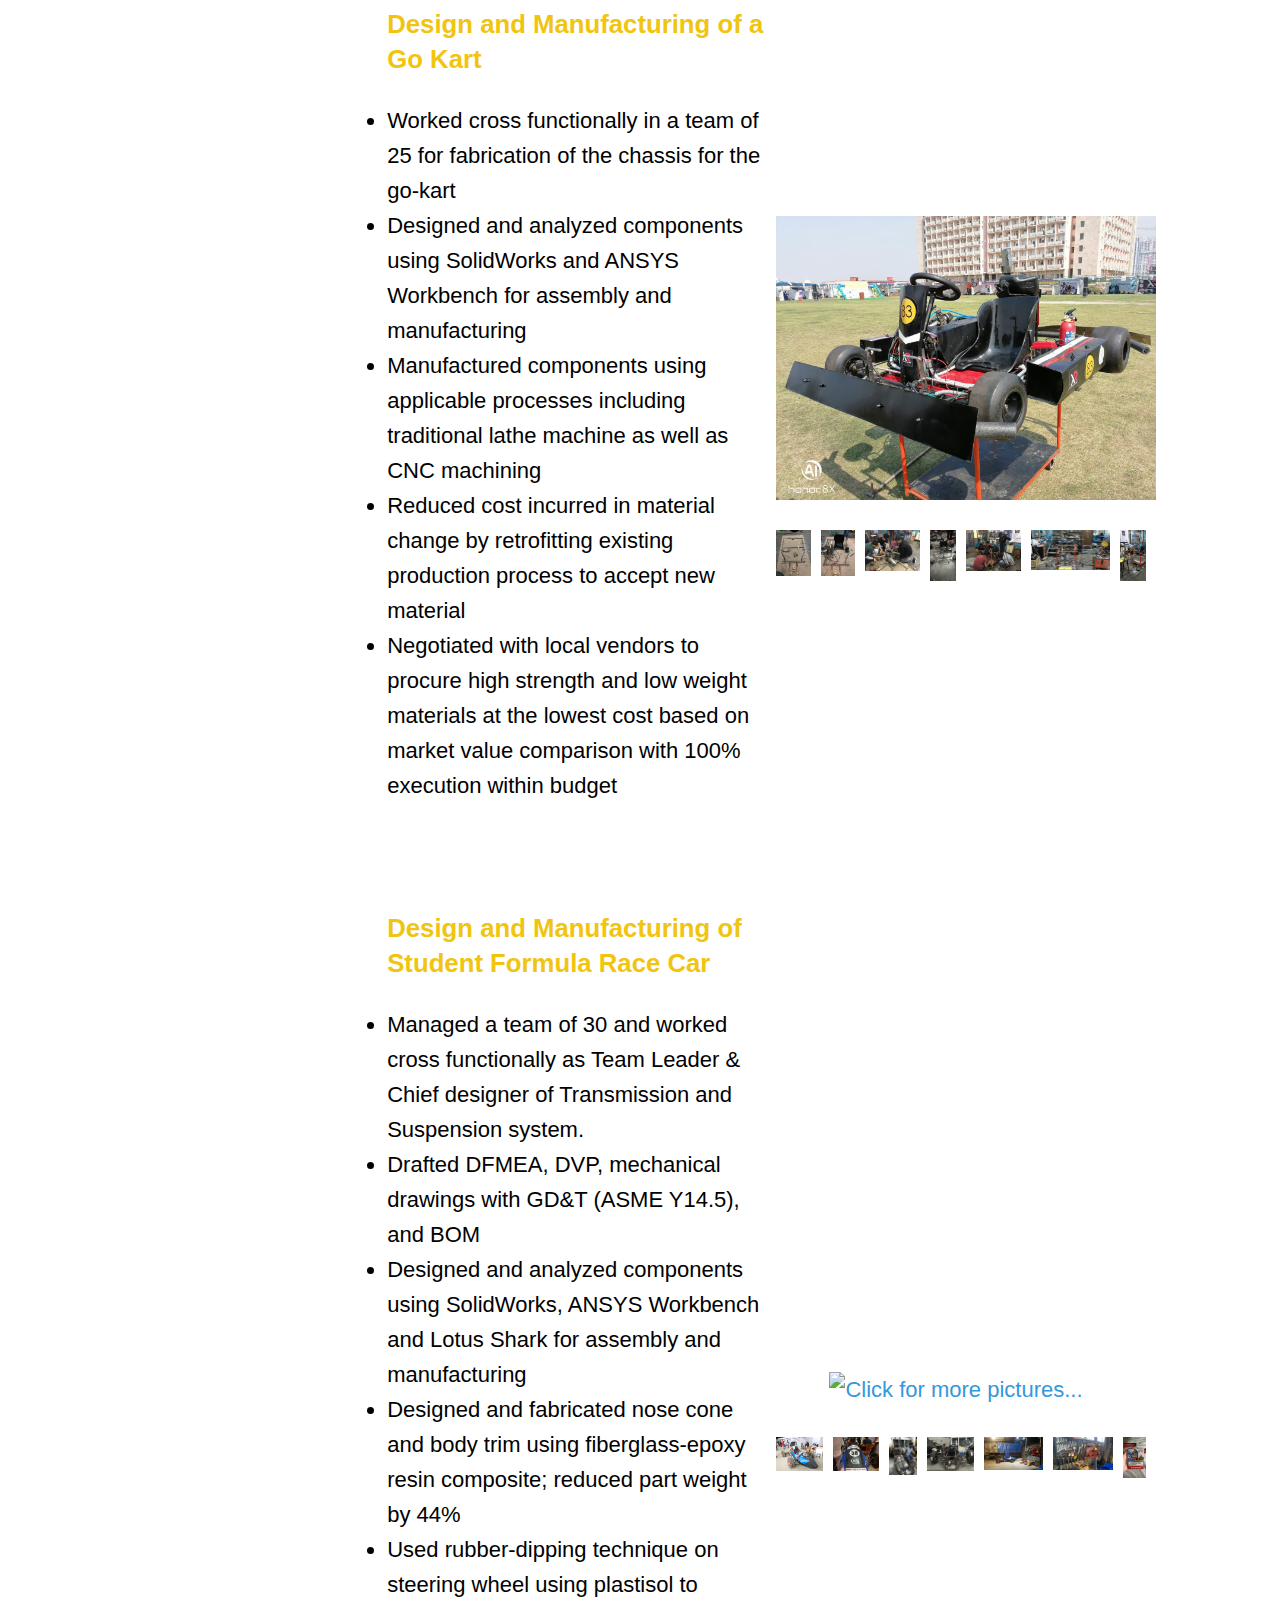
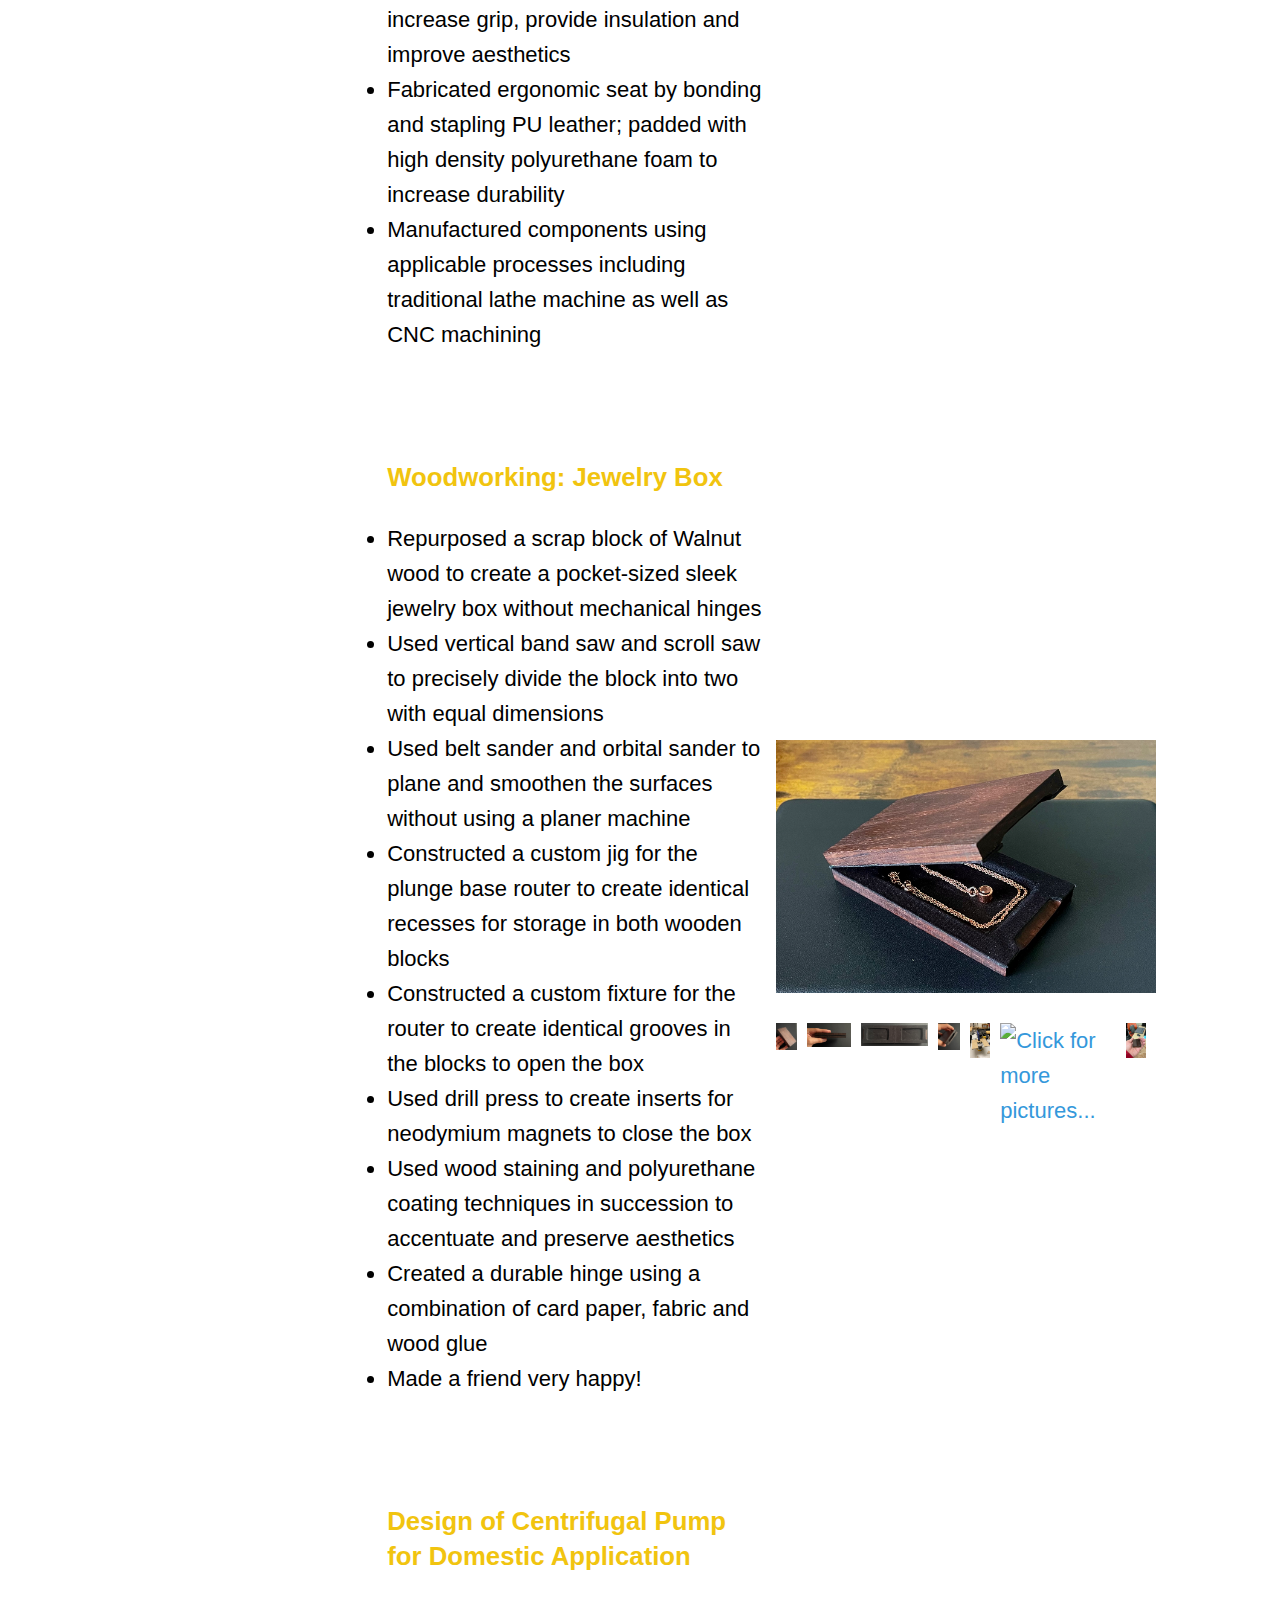
==== commit ab9720d2: "GIF to gif Apple watch" ====
--- a/docs/portfolio.html
+++ b/docs/portfolio.html
@@ -145,8 +145,8 @@
                 <img src="./img/AWatch/applewatch.png" alt="Click for more pictures..." title="Pre-rendering Mockup">
             </a>
             <div class="mini-thumbnails">
-                <a href="./img/AWatch/Apple Watch Series 8.GIF" data-lightbox="project14" title="Apple Watch Series 8, 45mm">
-                <img src="./img/AWatch/Apple Watch Series 8.GIF" alt="Click for more pictures..." title="Exploded View">
+                <a href="./img/AWatch/Apple Watch Series 8.gif" data-lightbox="project14" title="Apple Watch Series 8, 45mm">
+                <img src="./img/AWatch/Apple Watch Series 8.gif" alt="Click for more pictures..." title="Exploded View">
                 </a>
                 <!--<a href="./img/LMNS/LMNS_3.jpeg" data-lightbox="project14" title="Apple Watch Series 8 45mm">
                     <img src="./img/LMNS/LMNS_3.jpeg" alt="Click for more pictures..." title="Original 3D Printed Prototype Picture 2">
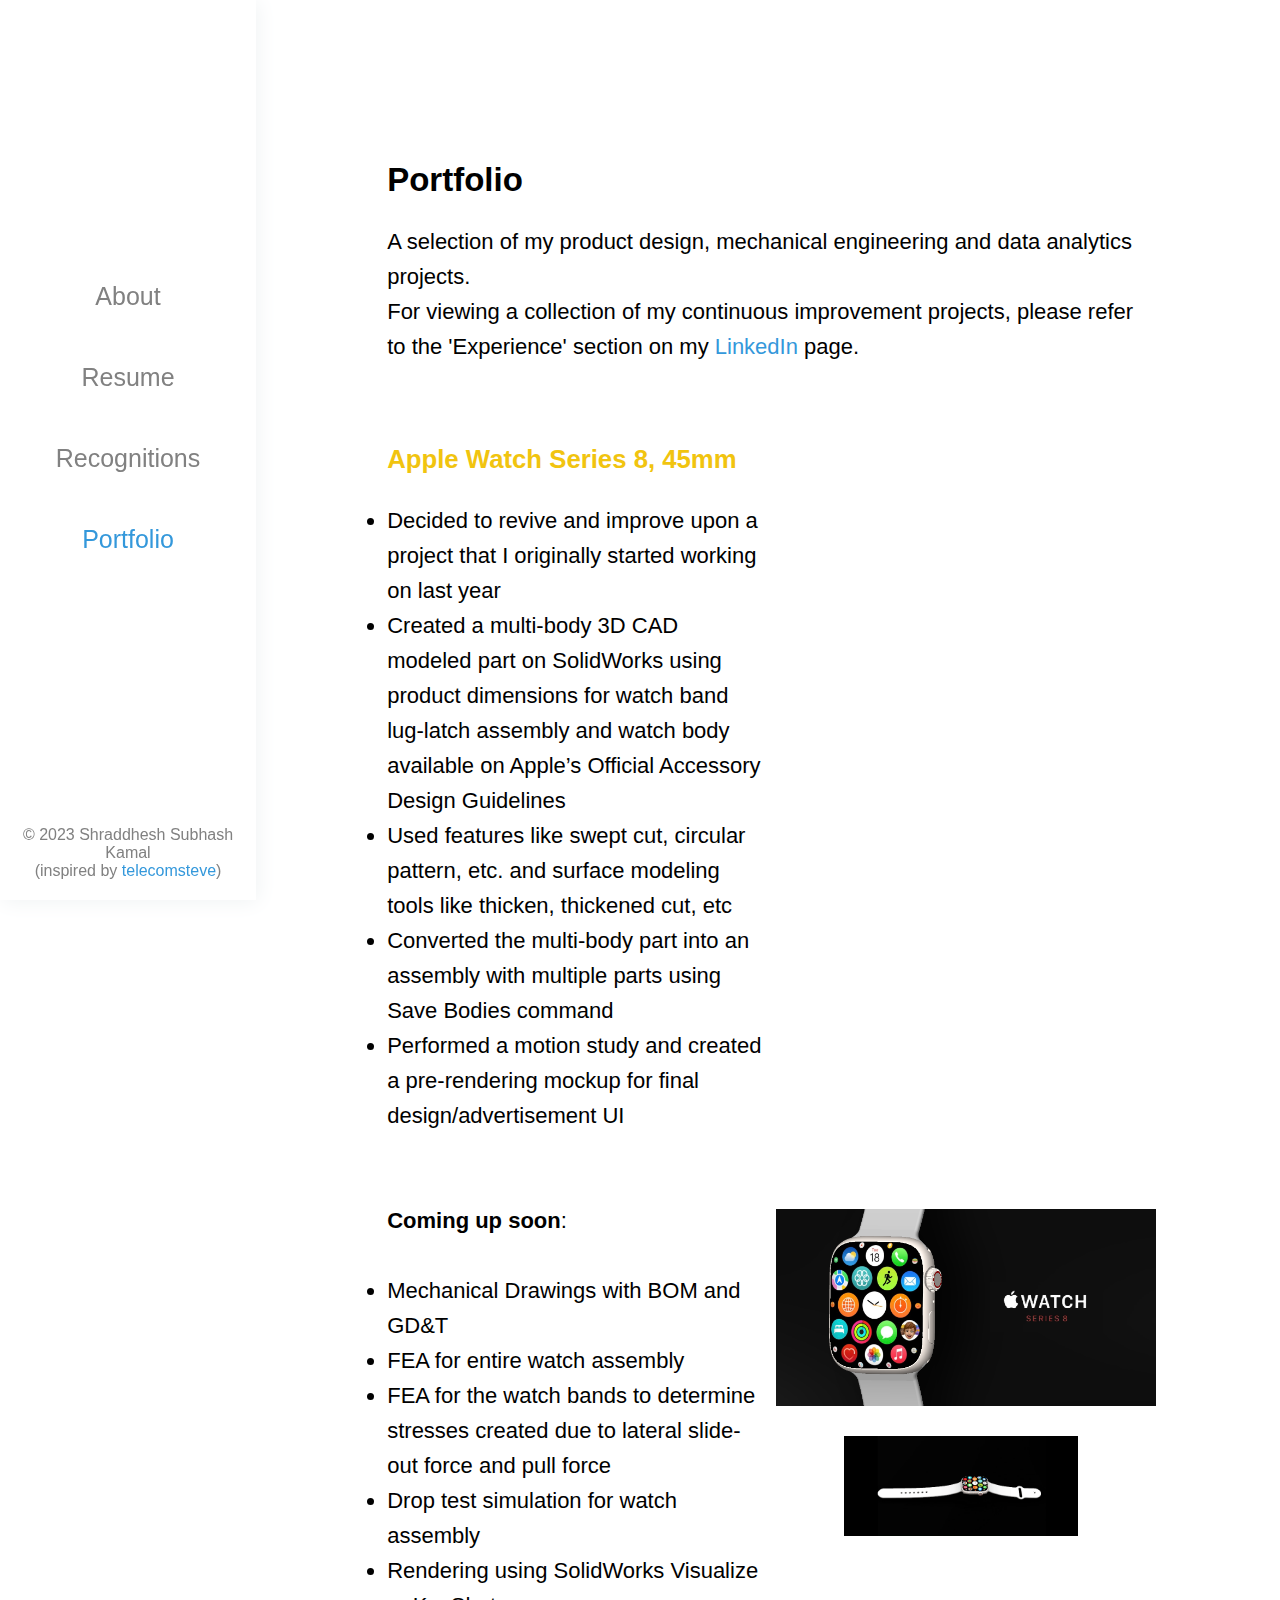
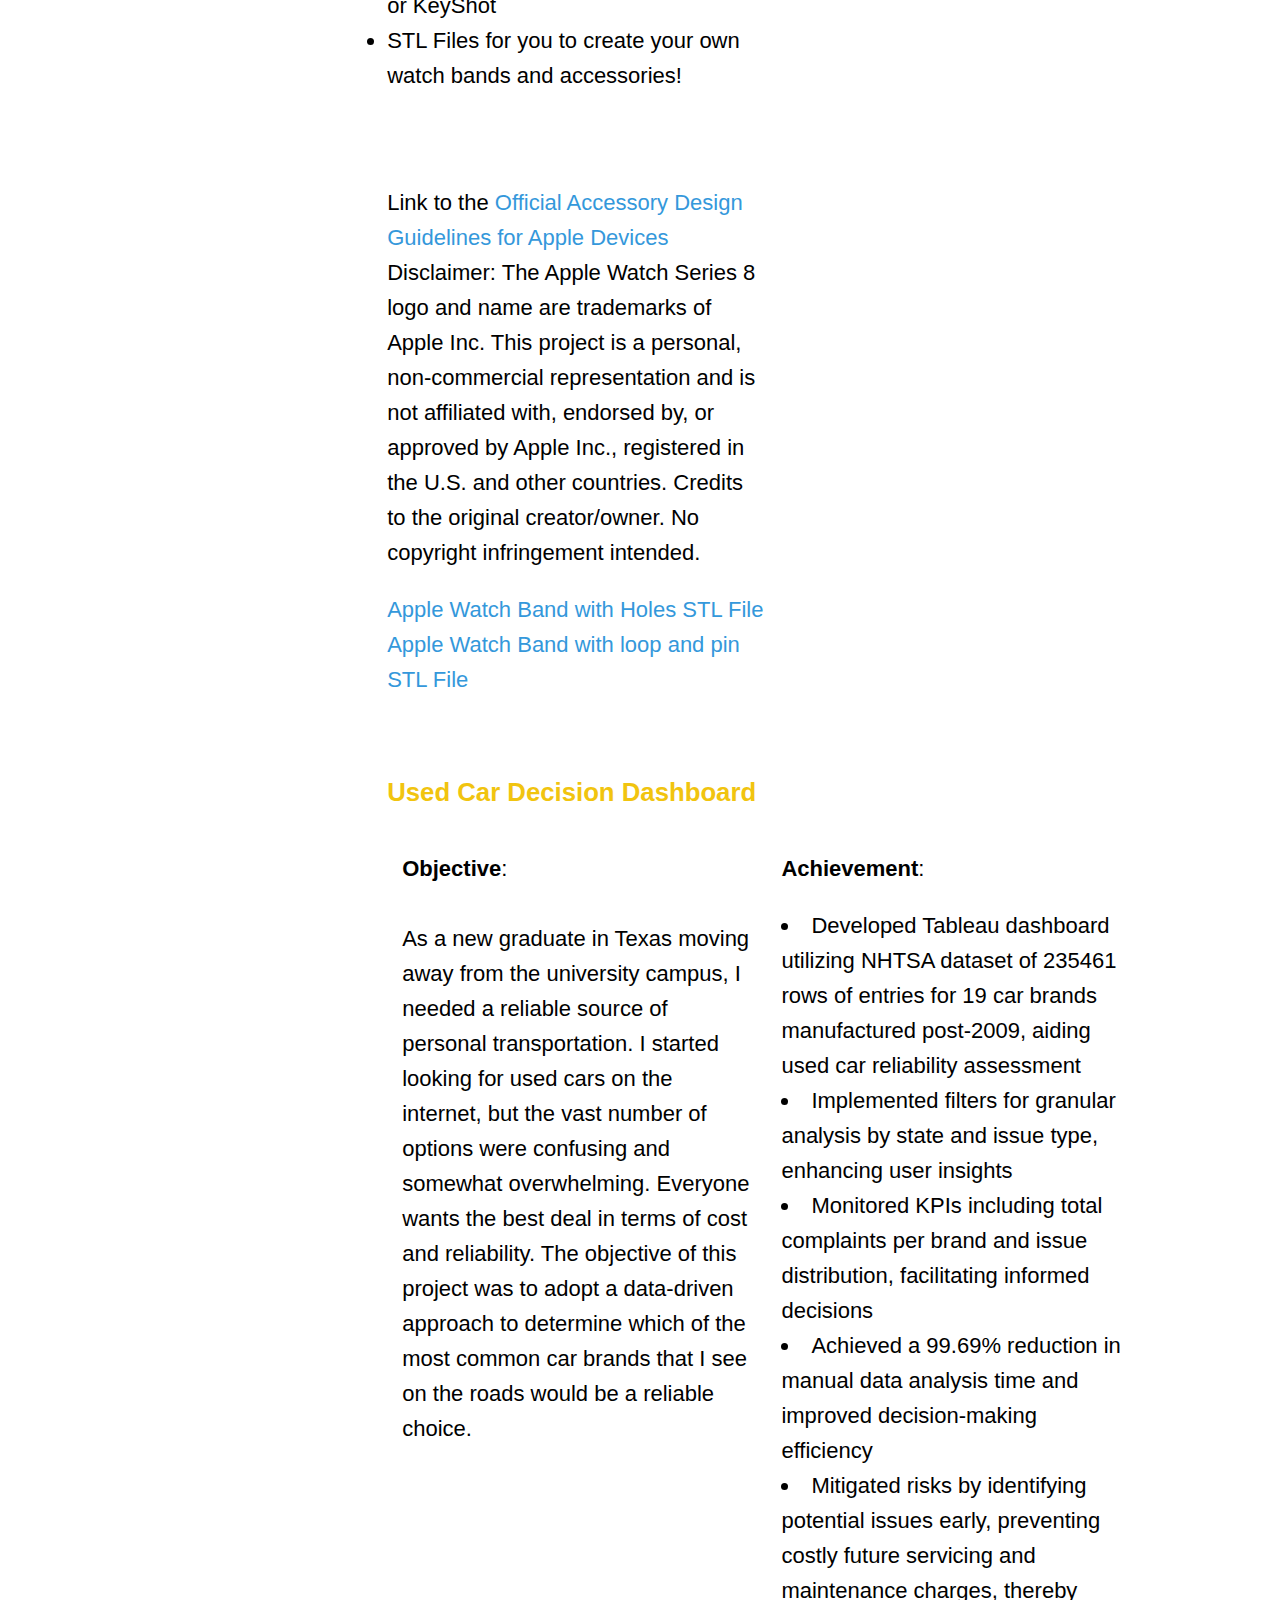
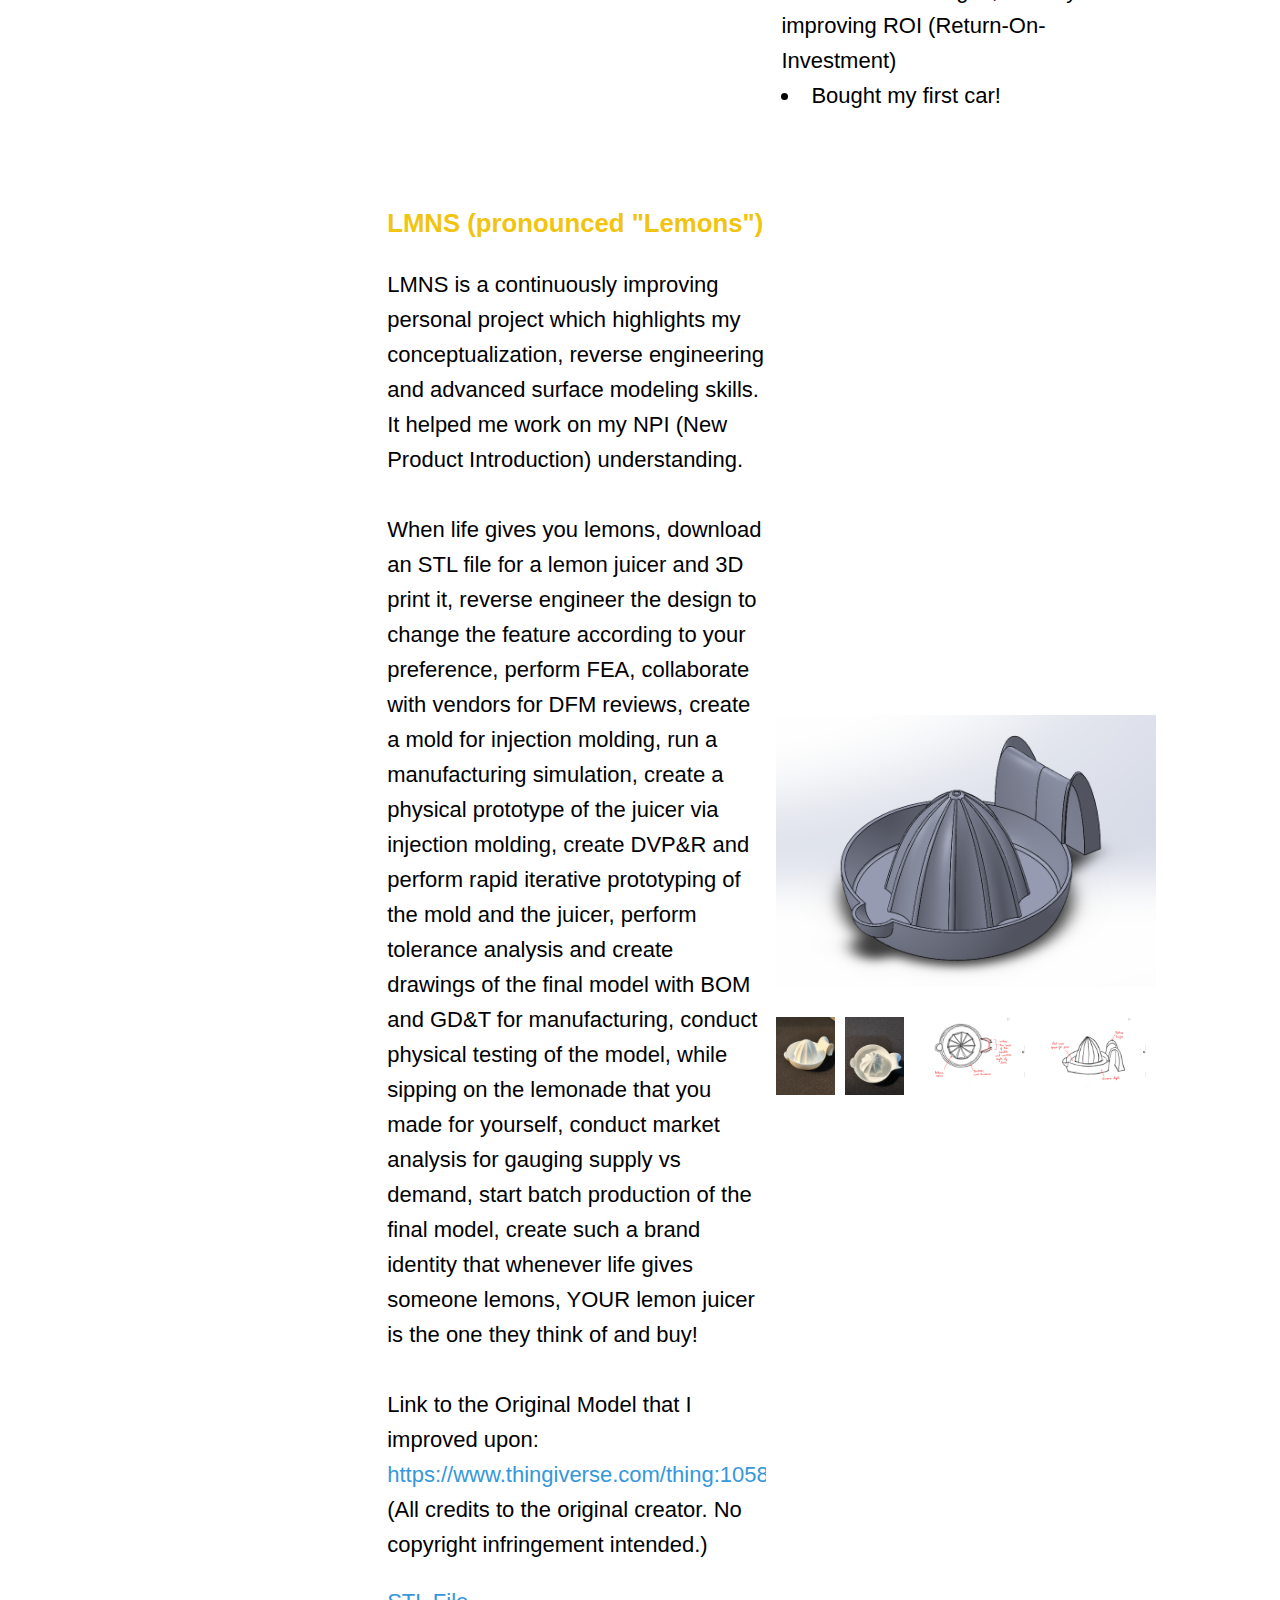
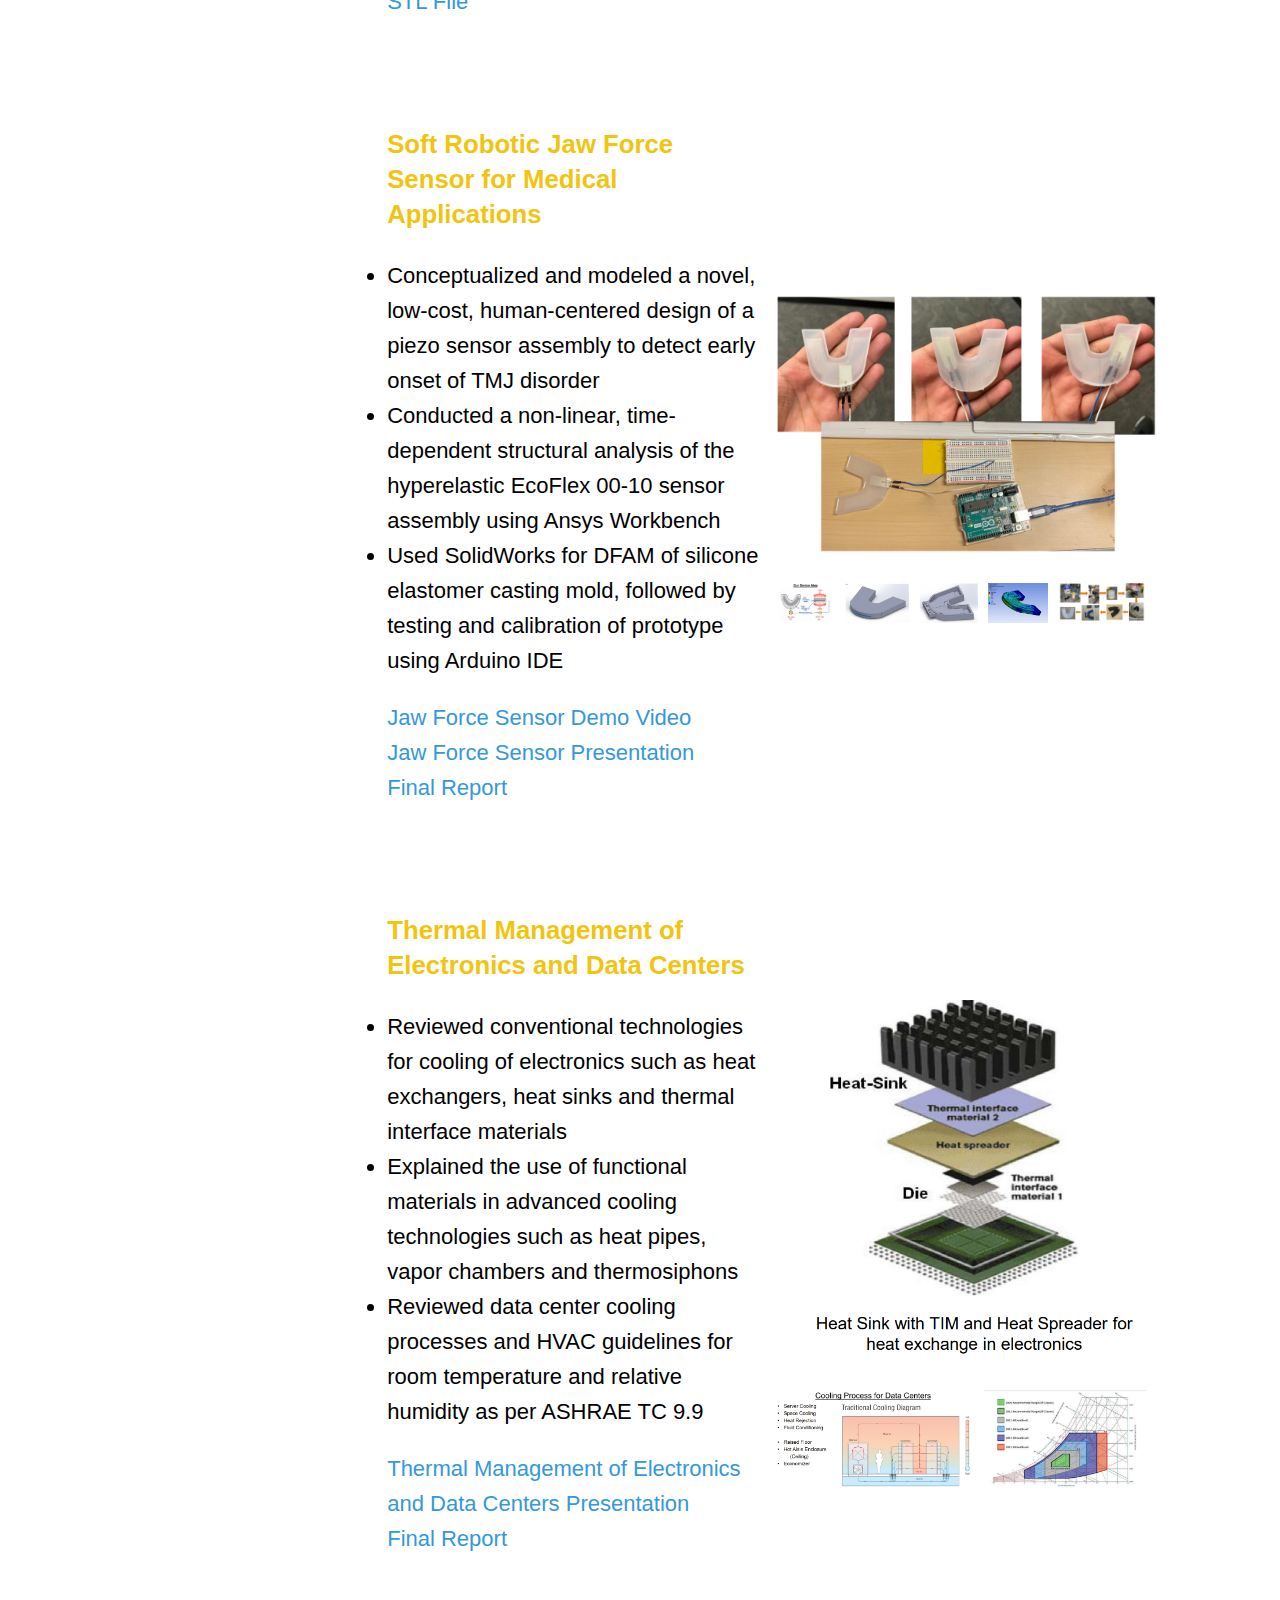
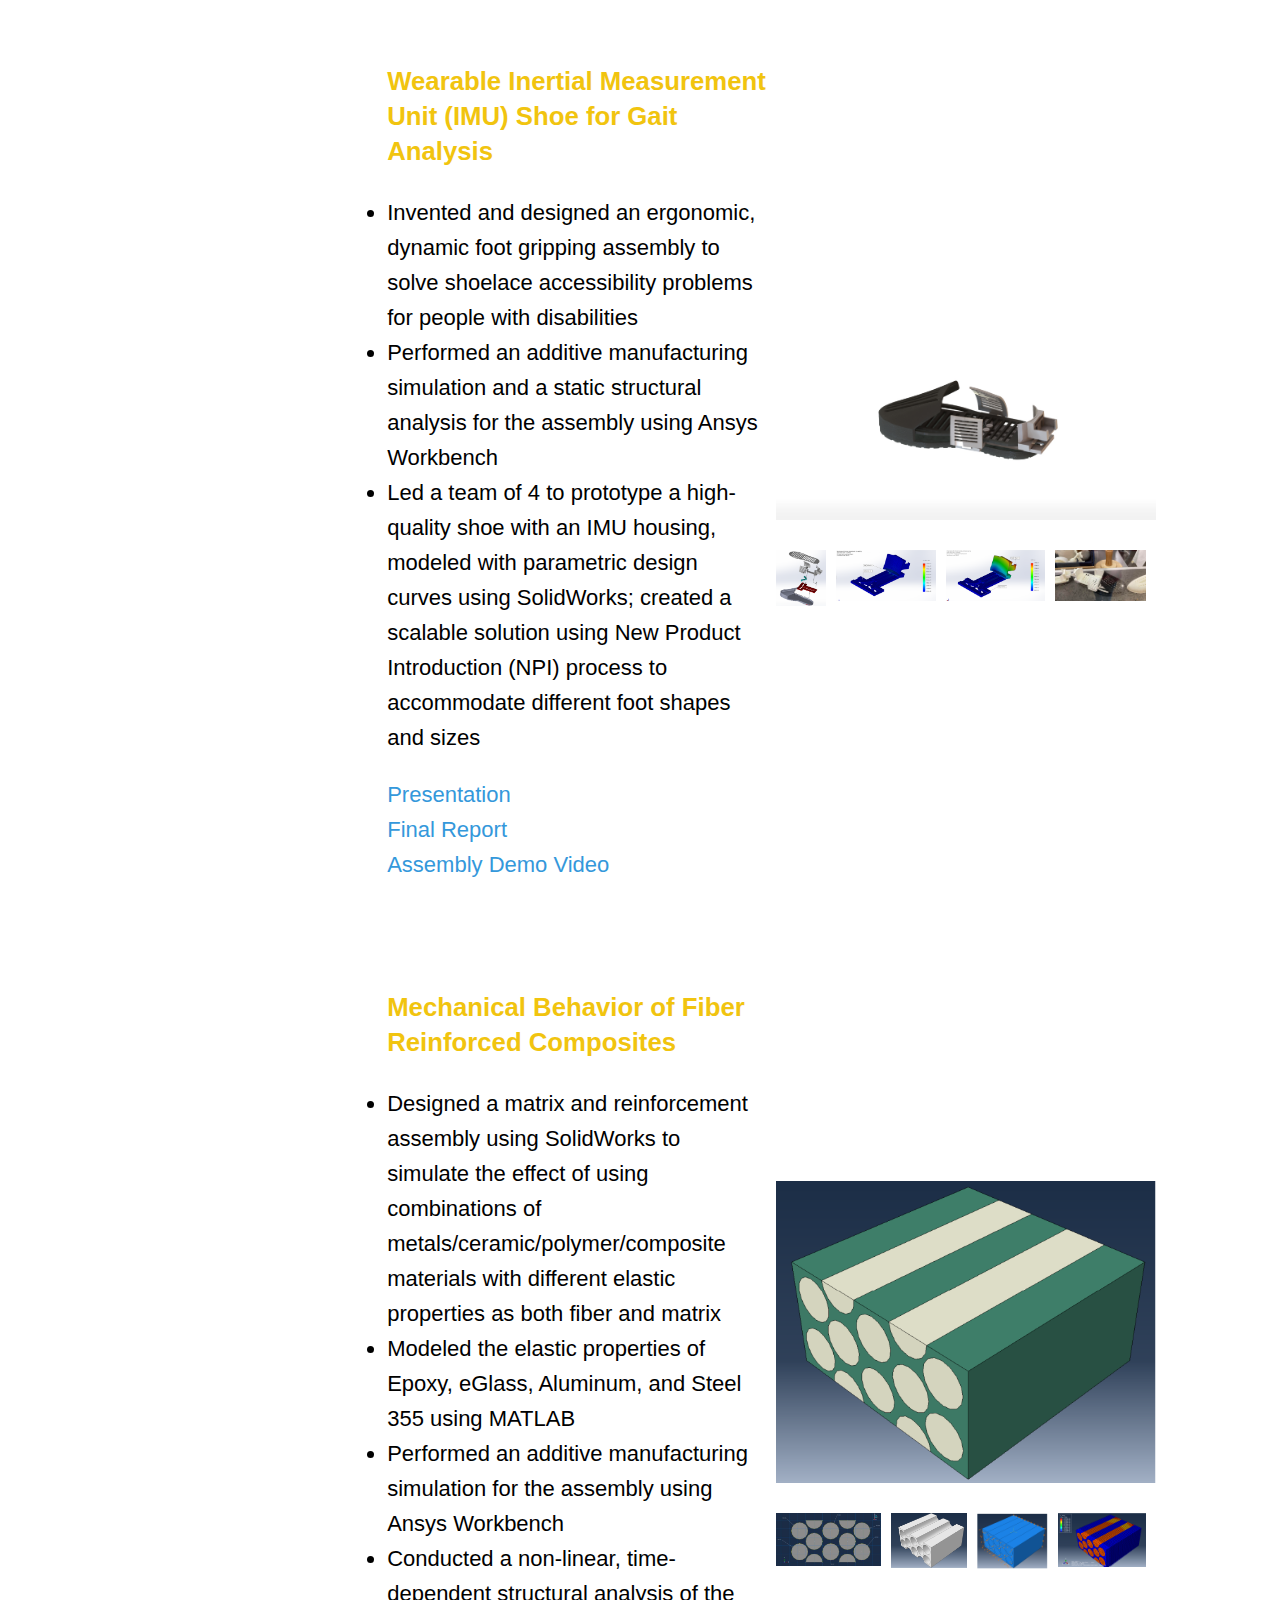
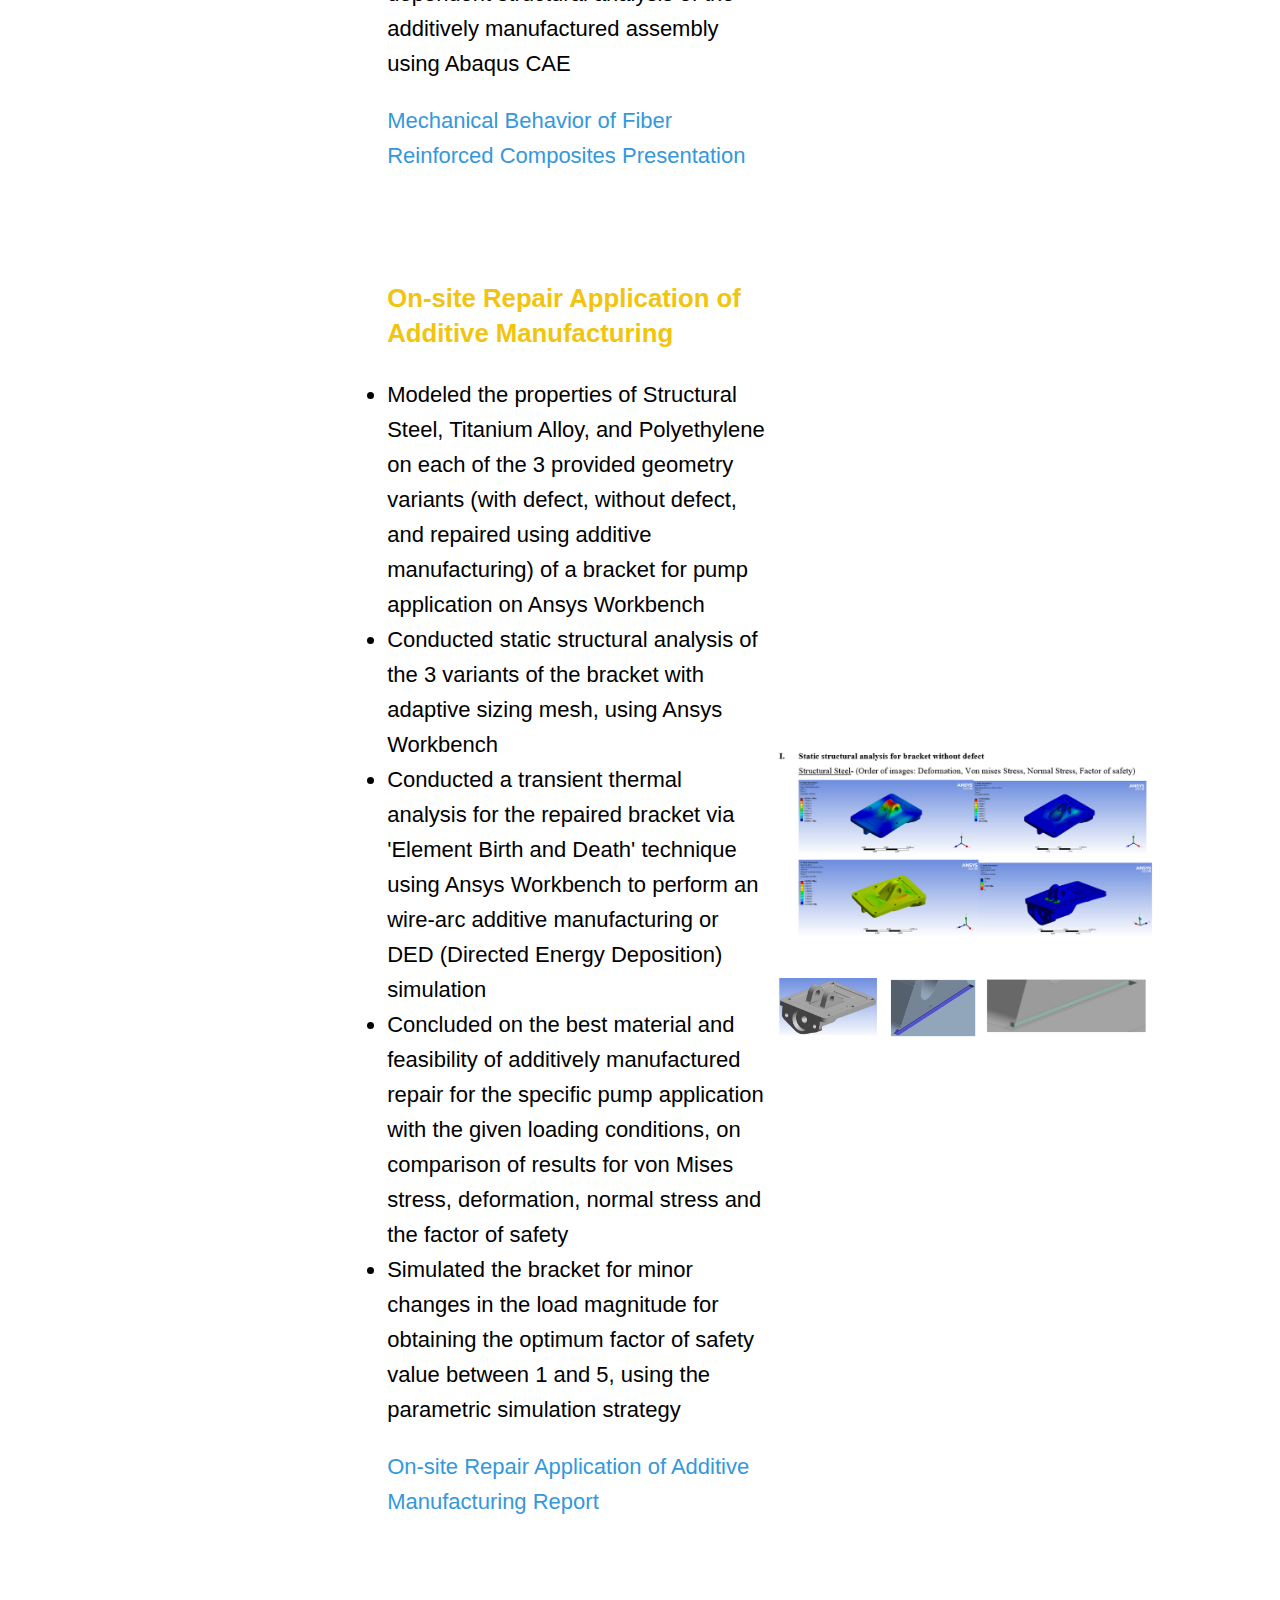
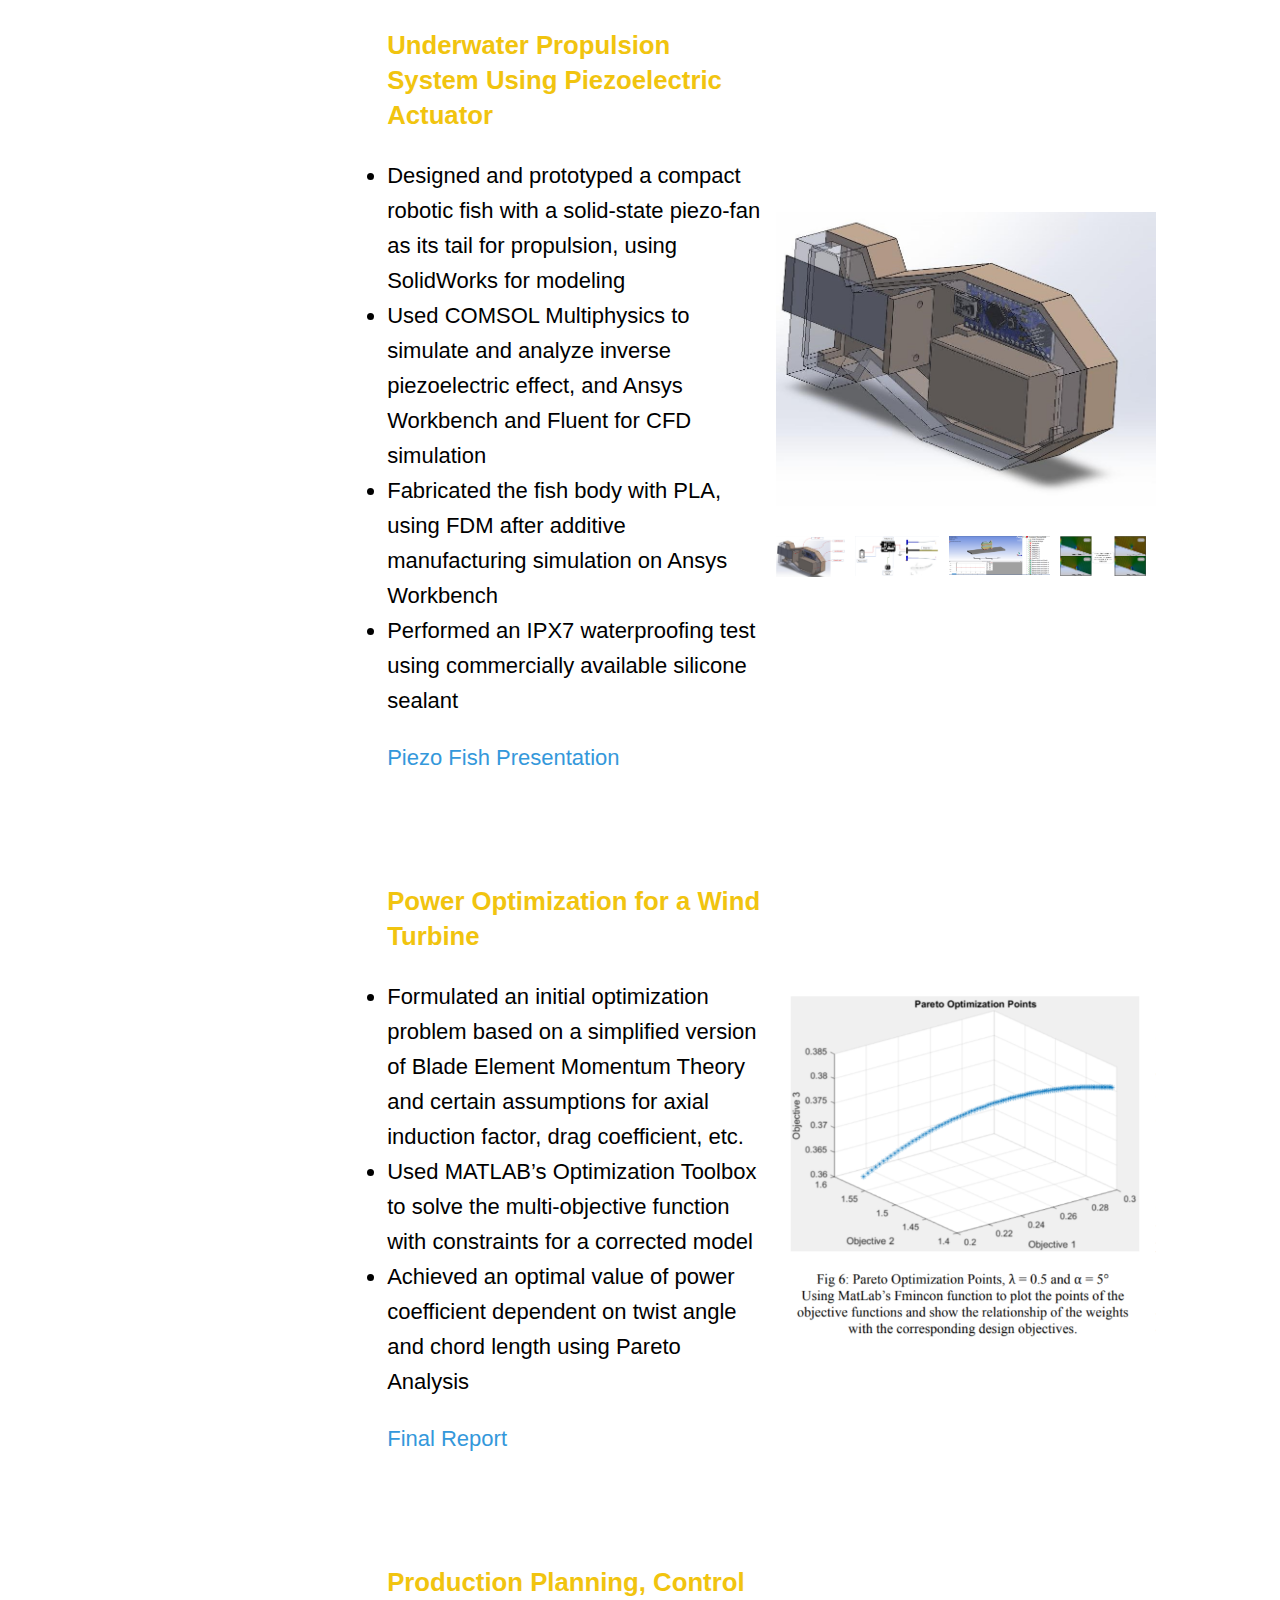
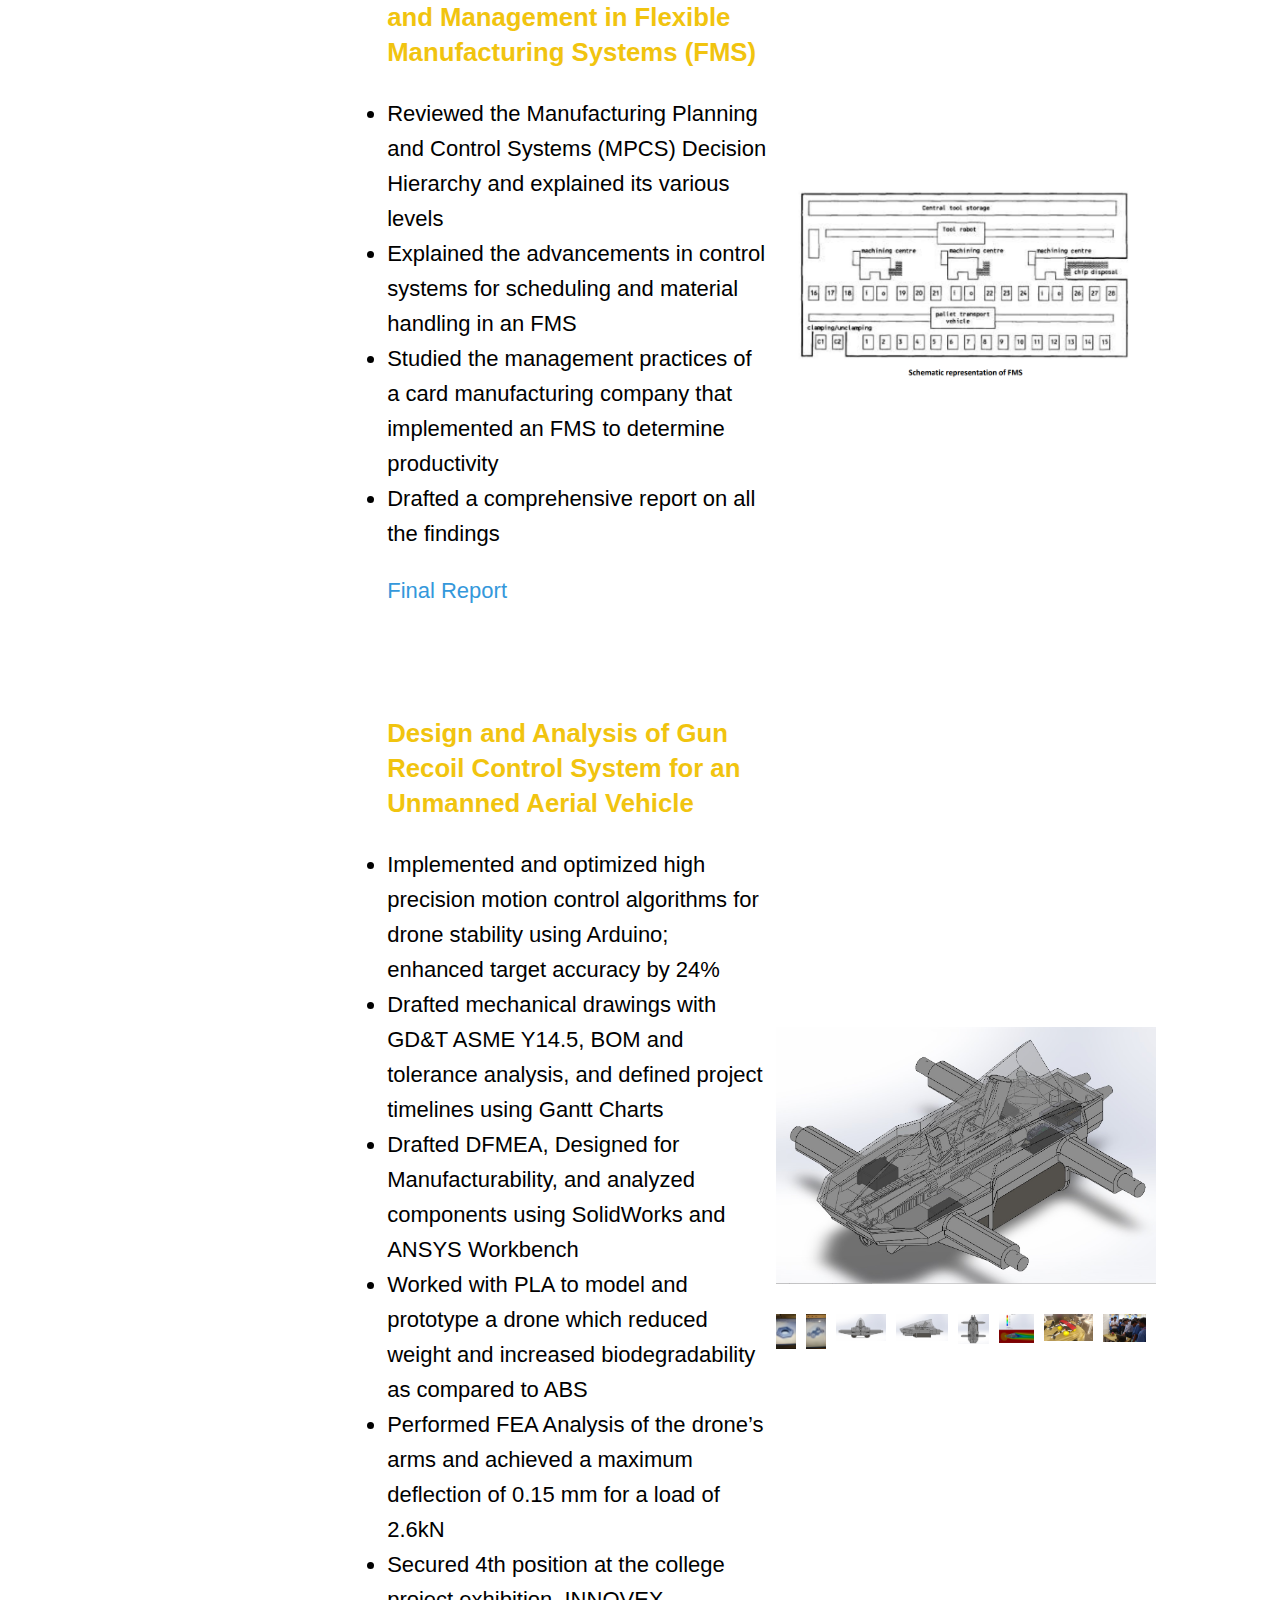
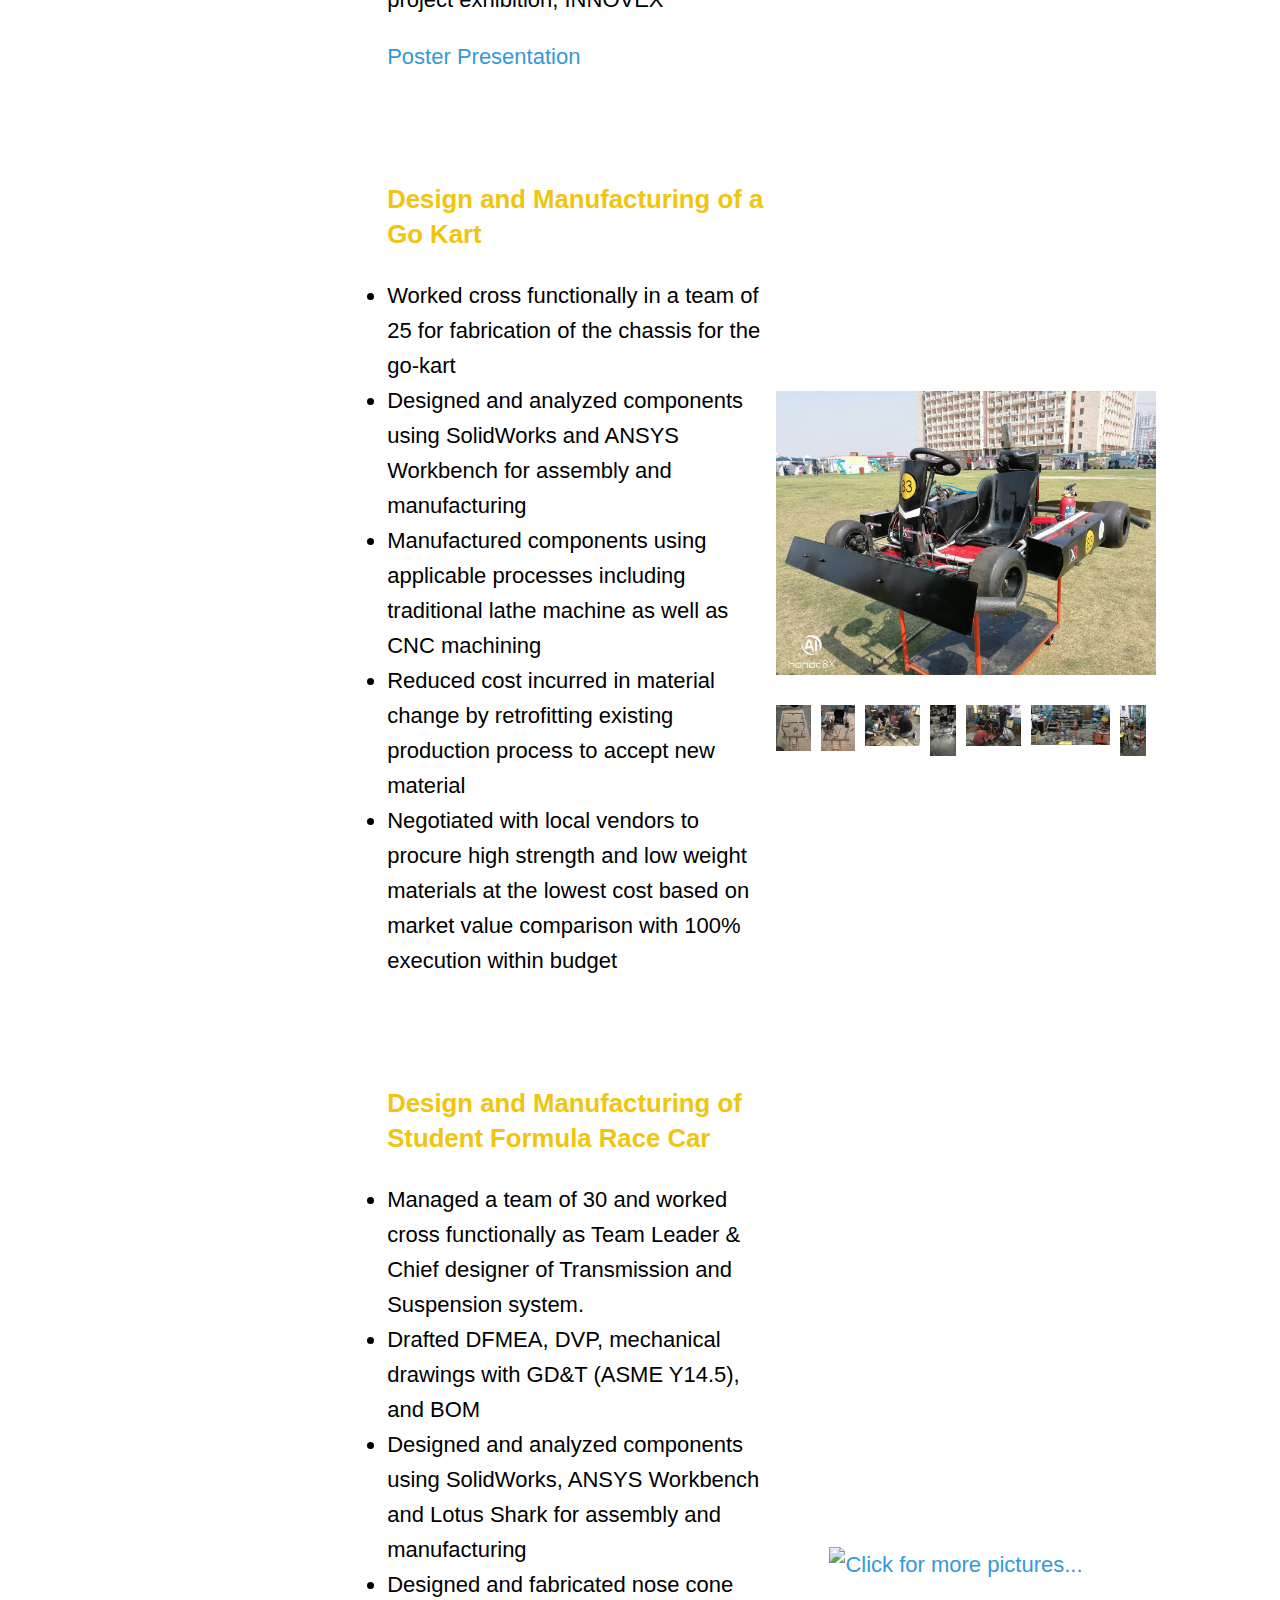
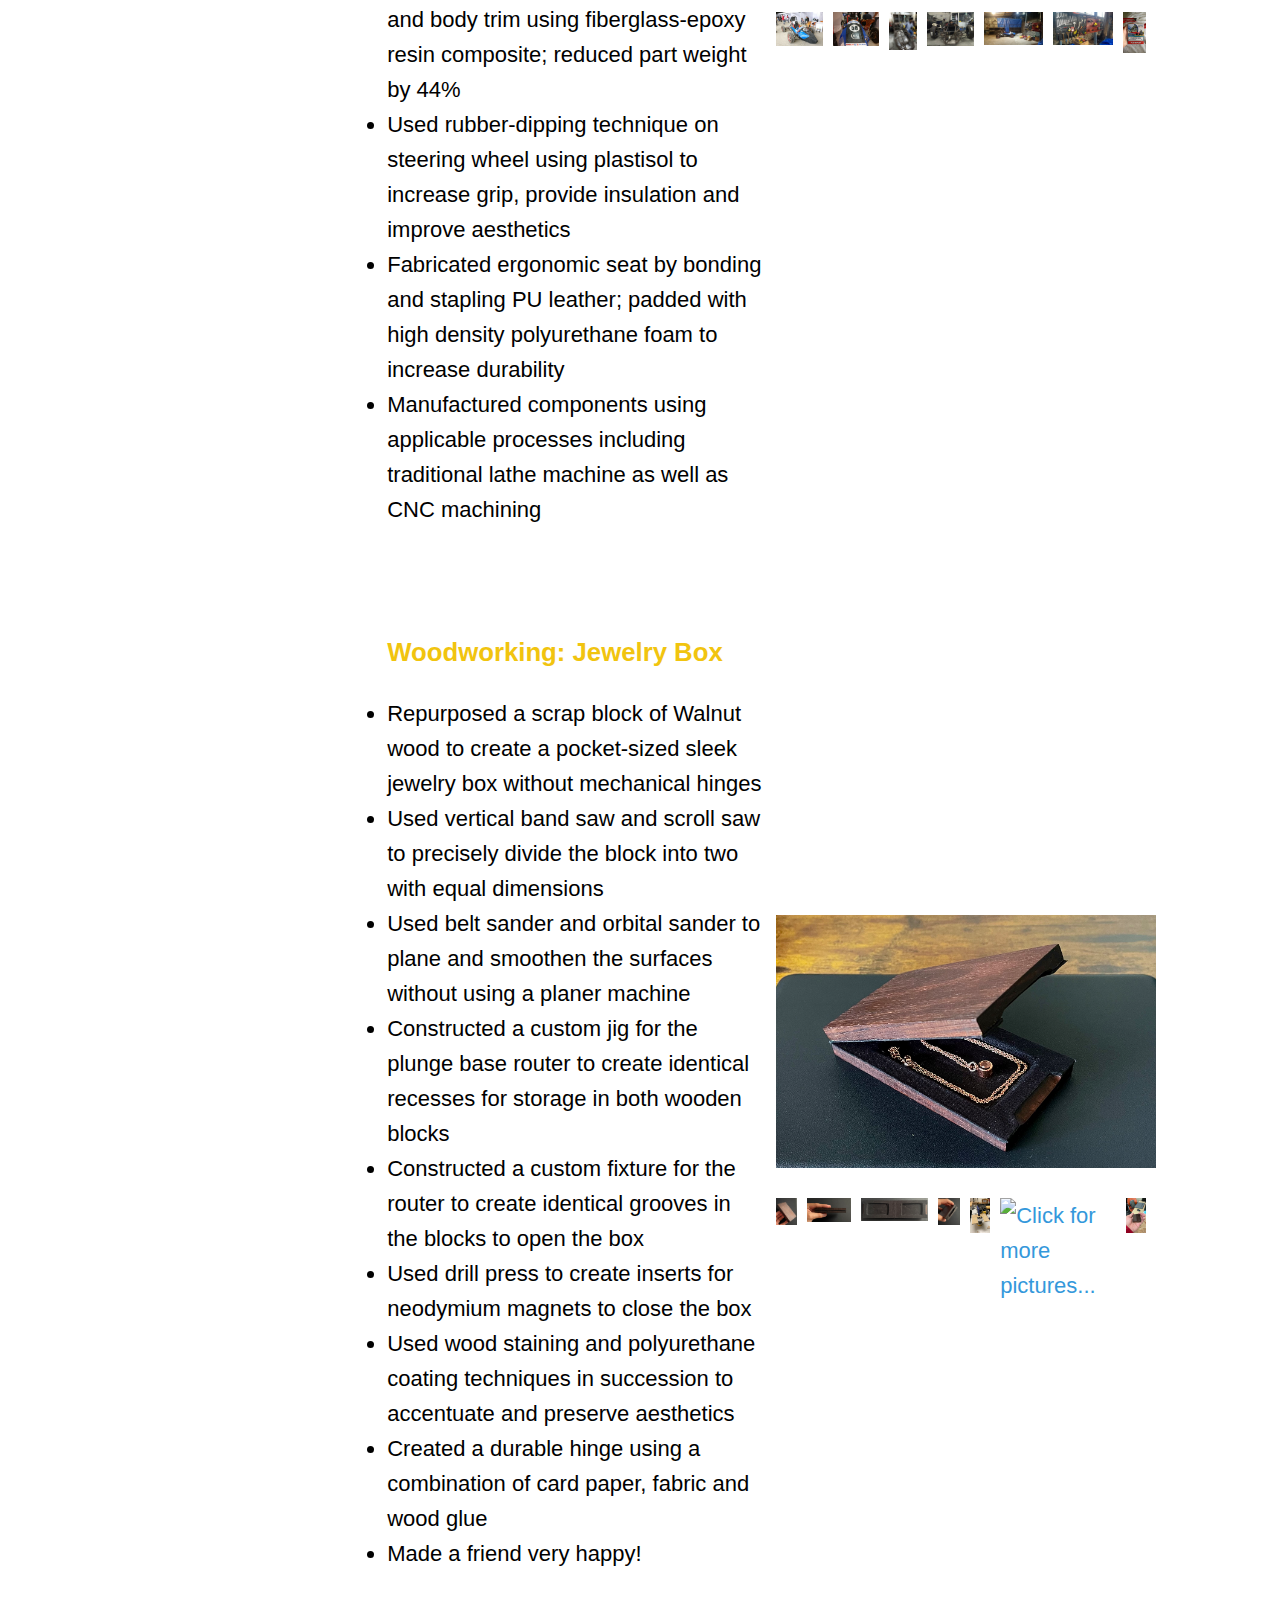
==== commit 75000ffa: "Disclaimer Apple Watch portfolio.html" ====
--- a/docs/portfolio.html
+++ b/docs/portfolio.html
@@ -136,7 +136,7 @@
 <li>Drop test simulation for watch assembly</li>
 <li>Rendering using SolidWorks Visualize or KeyShot</li>
 <li>STL Files for you to create your own watch bands and accessories!</li>
-<p></p> <br><br> Link to the <a target="blank" href="https://developer.apple.com/accessories/Accessory-Design-Guidelines.pdf">Official Accessory Design Guidelines for Apple Devices</a> <br>(For all images, logos and content used in the project, credits to the original creator/owner. No copyright infringement intended.)</p>
+<p></p> <br><br> Link to the <a target="blank" href="https://developer.apple.com/accessories/Accessory-Design-Guidelines.pdf">Official Accessory Design Guidelines for Apple Devices</a> <br>Disclaimer: The Apple Watch Series 8 logo and name are trademarks of Apple Inc. This project is a personal, non-commercial representation and is not affiliated with, endorsed by, or approved by Apple Inc., registered in the U.S. and other countries. Credits to the original creator/owner. No copyright infringement intended.</p>
                 
             <p><a target="blank" href="https://github.com/ShraddheshKamal/shraddheshkamal.github.io/blob/main/docs/stl/Apple Watch Assembly - Band with Holes-1.STL">Apple Watch Band with Holes STL File</a> <br> <a target="blank" href="https://github.com/ShraddheshKamal/shraddheshkamal.github.io/blob/main/docs/stl/Apple Watch Assembly - Band with loop and pin-1.STL">Apple Watch Band with loop and pin STL File</a> </p>
         </div>
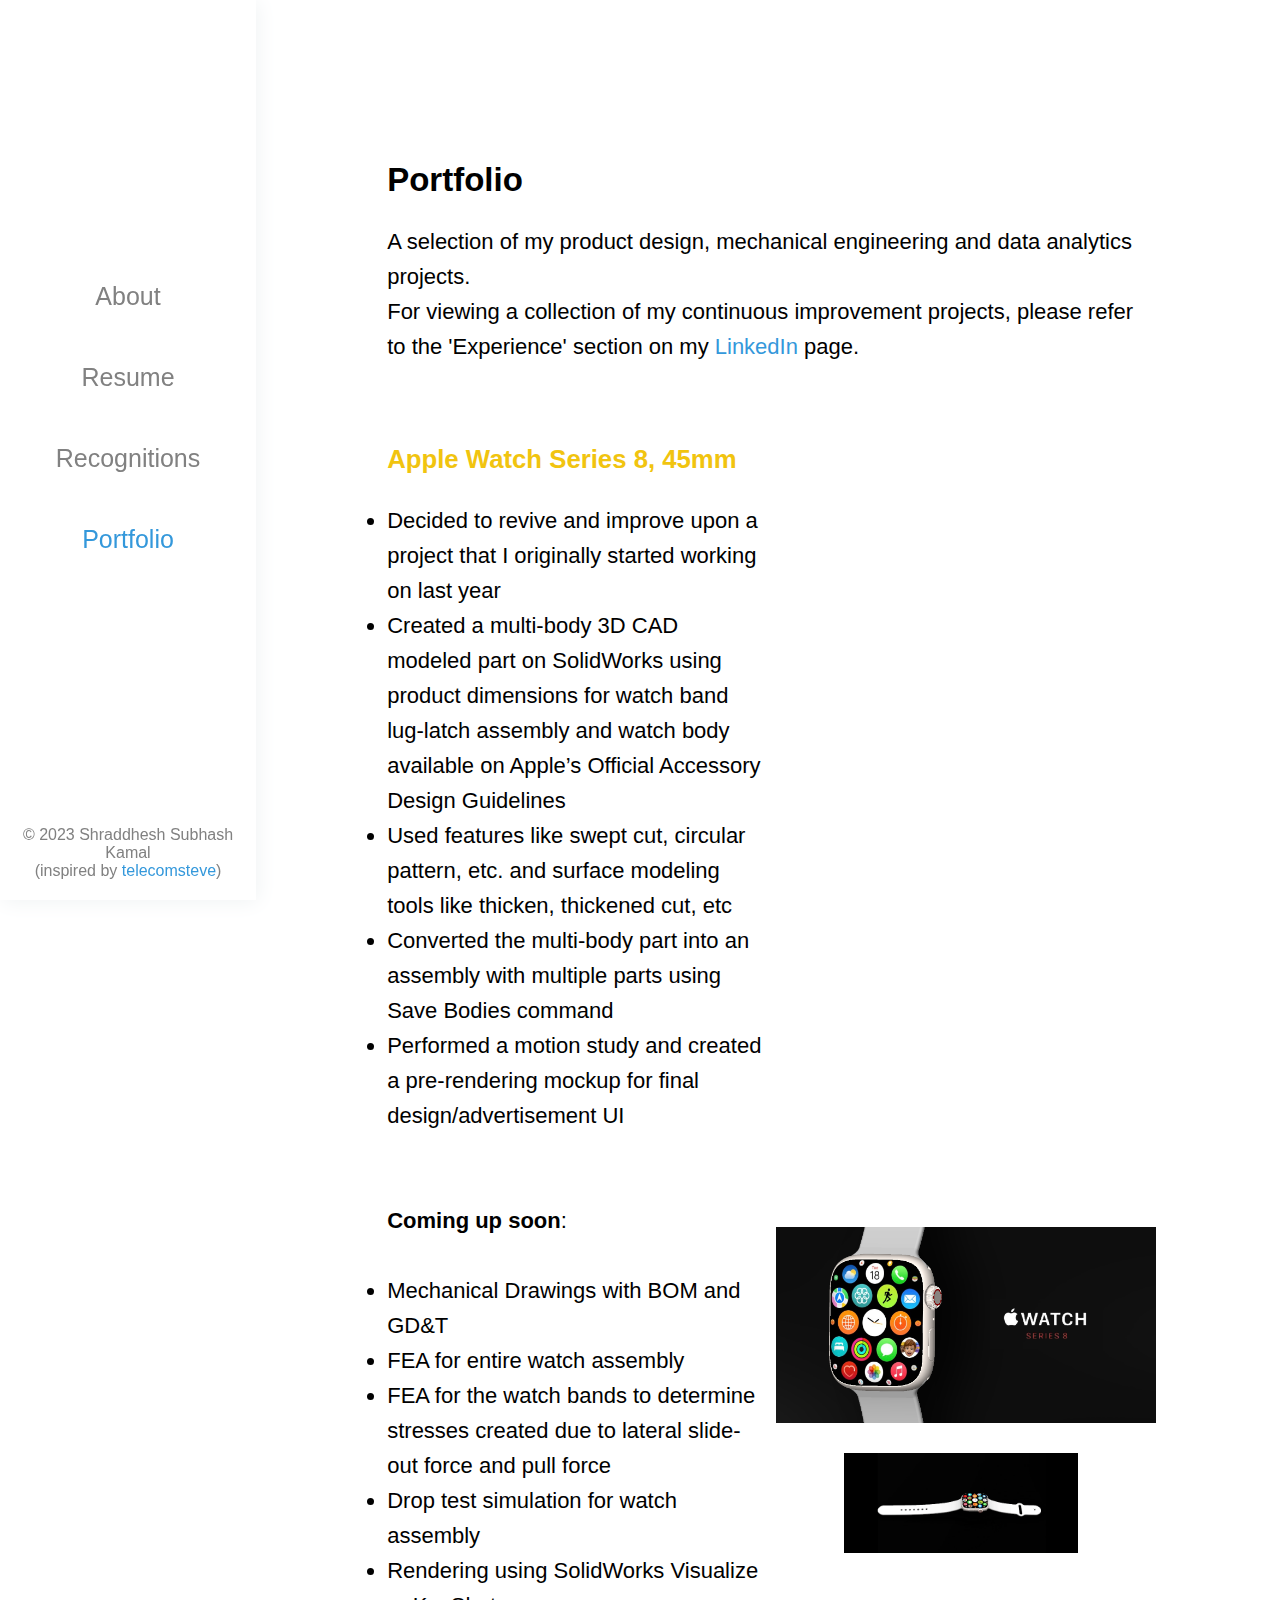
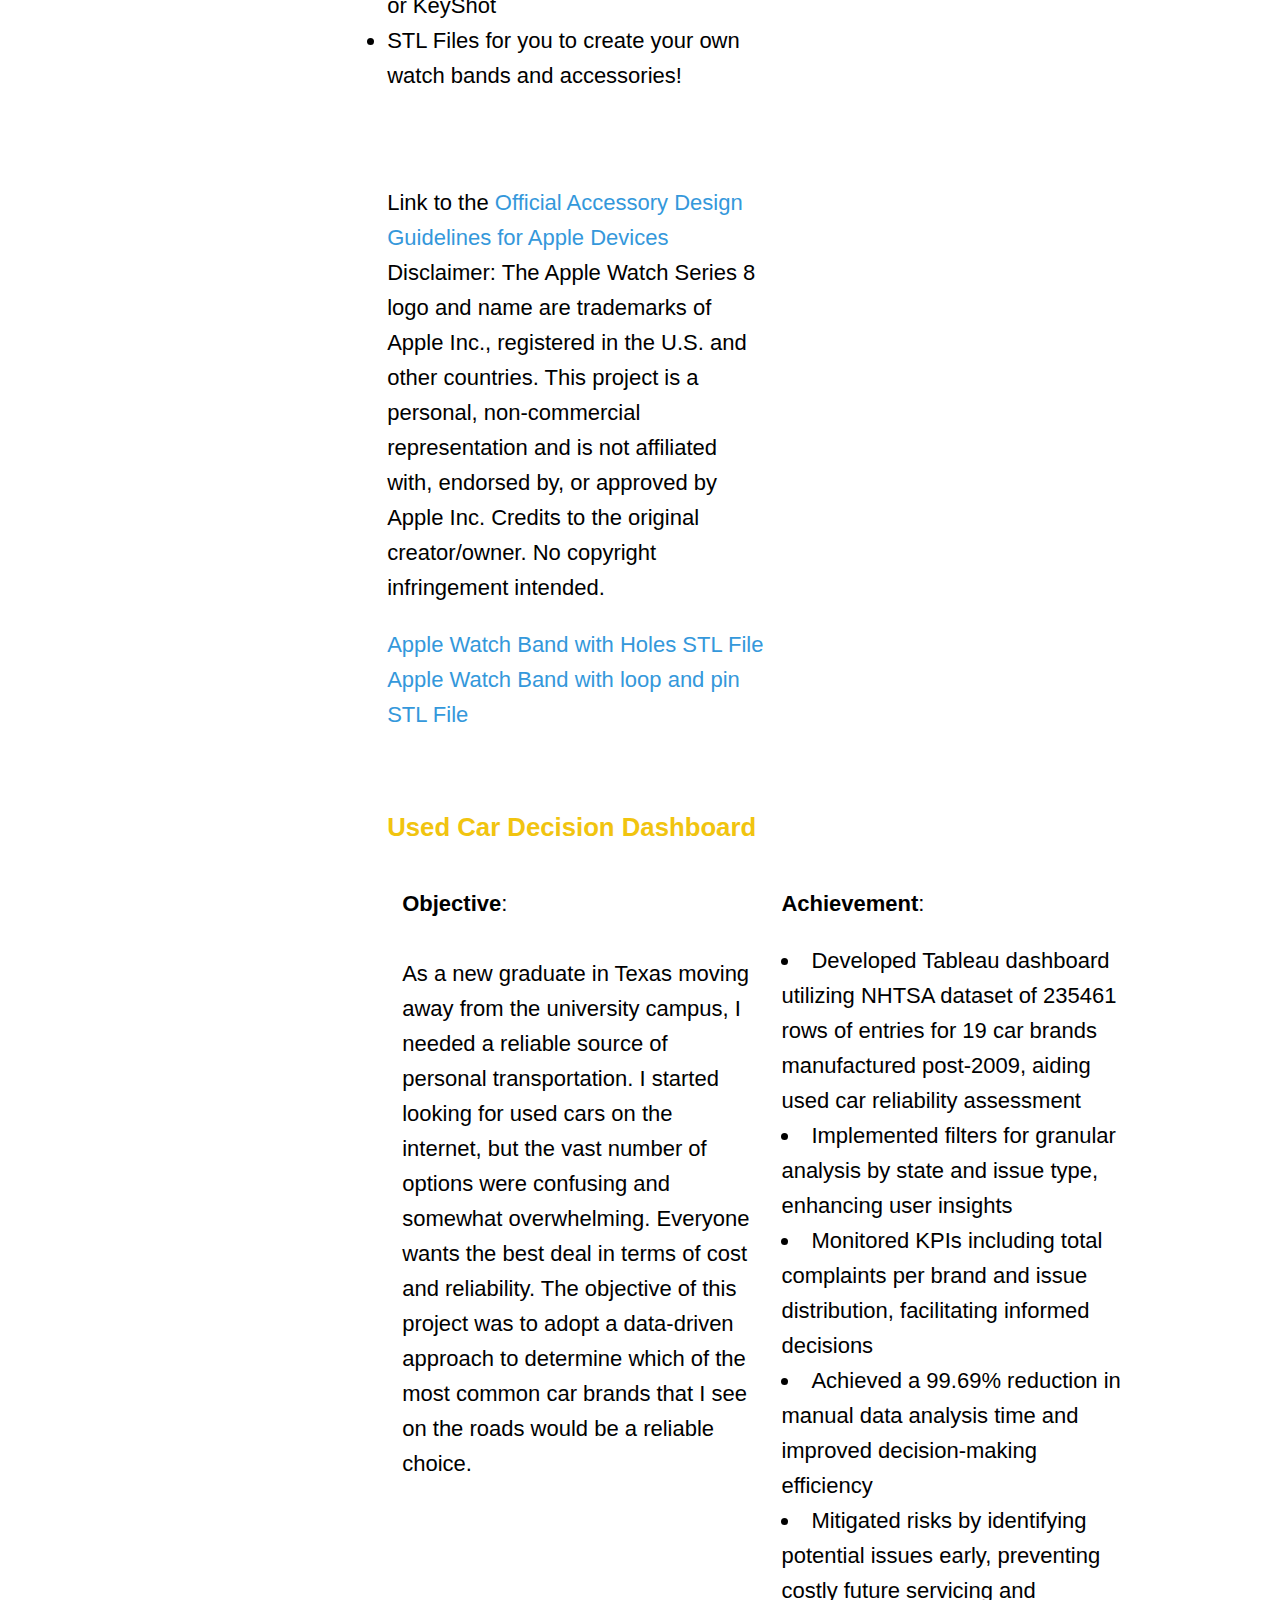
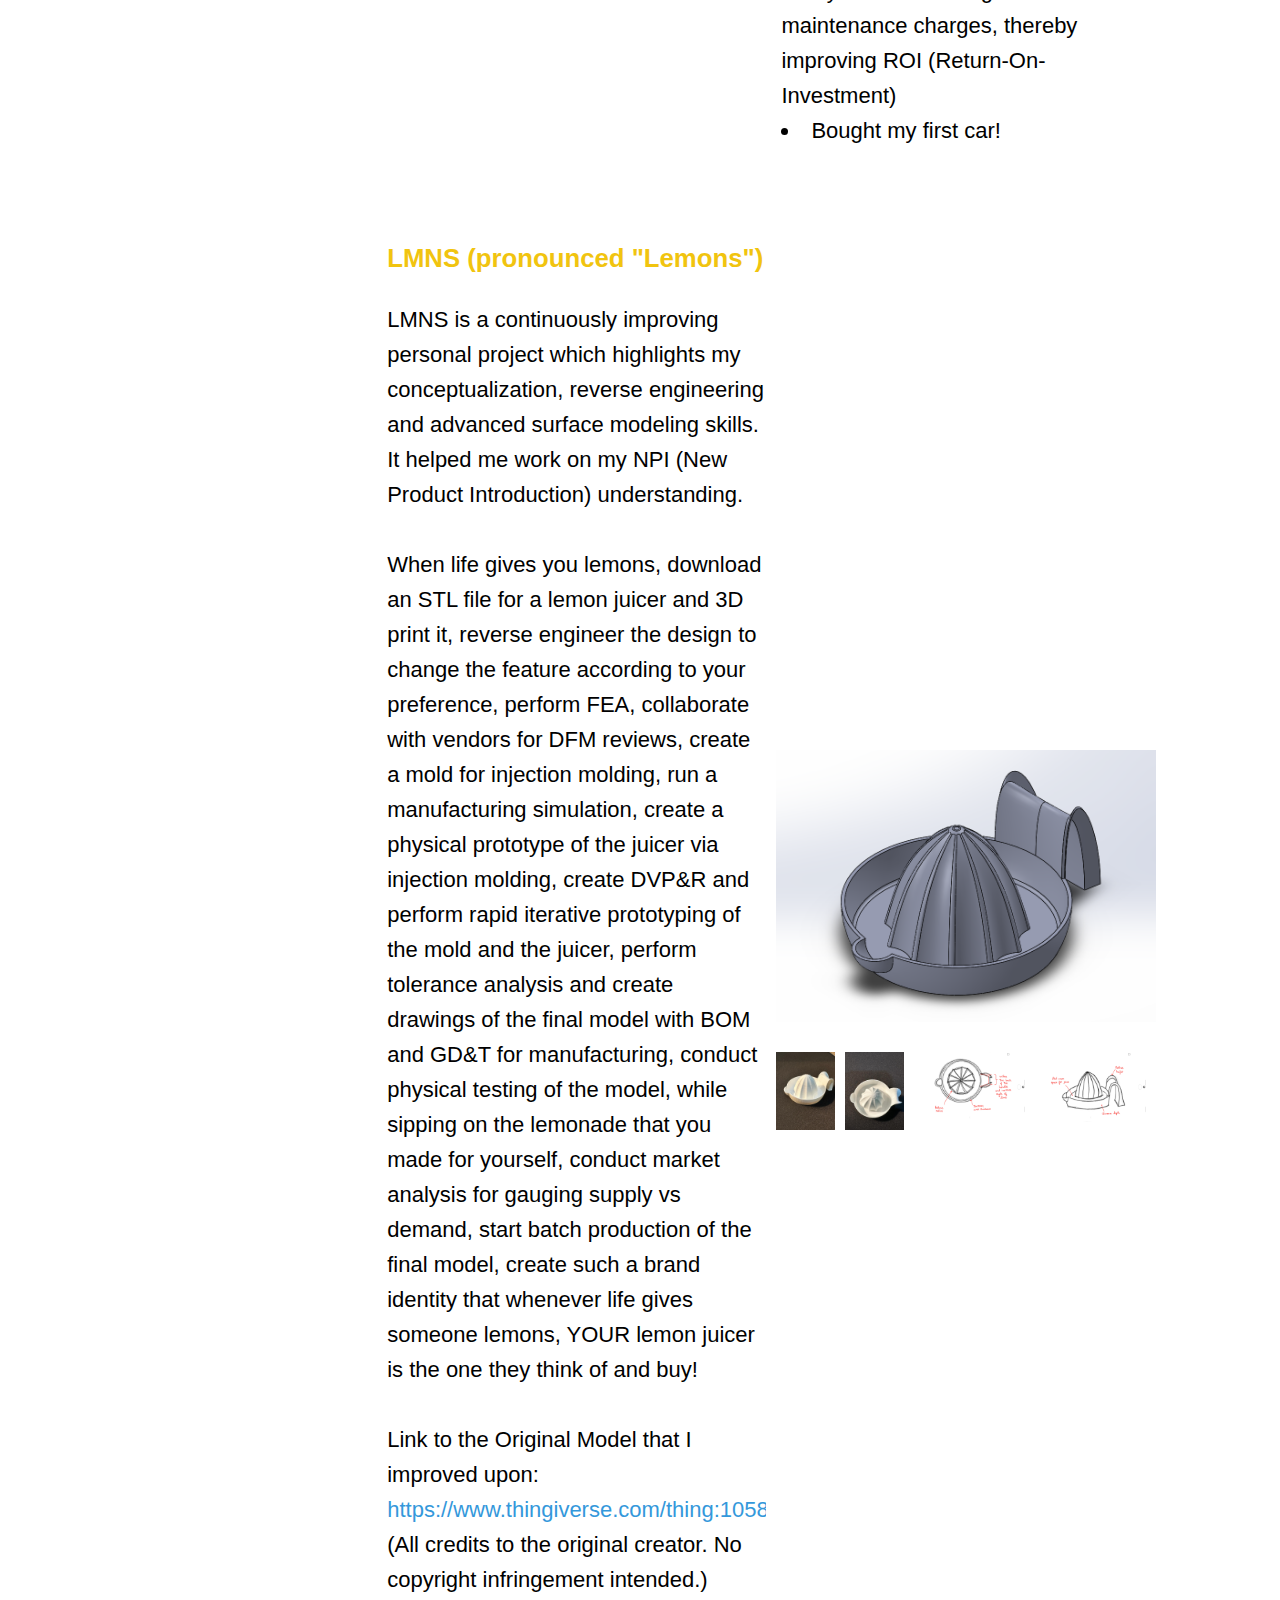
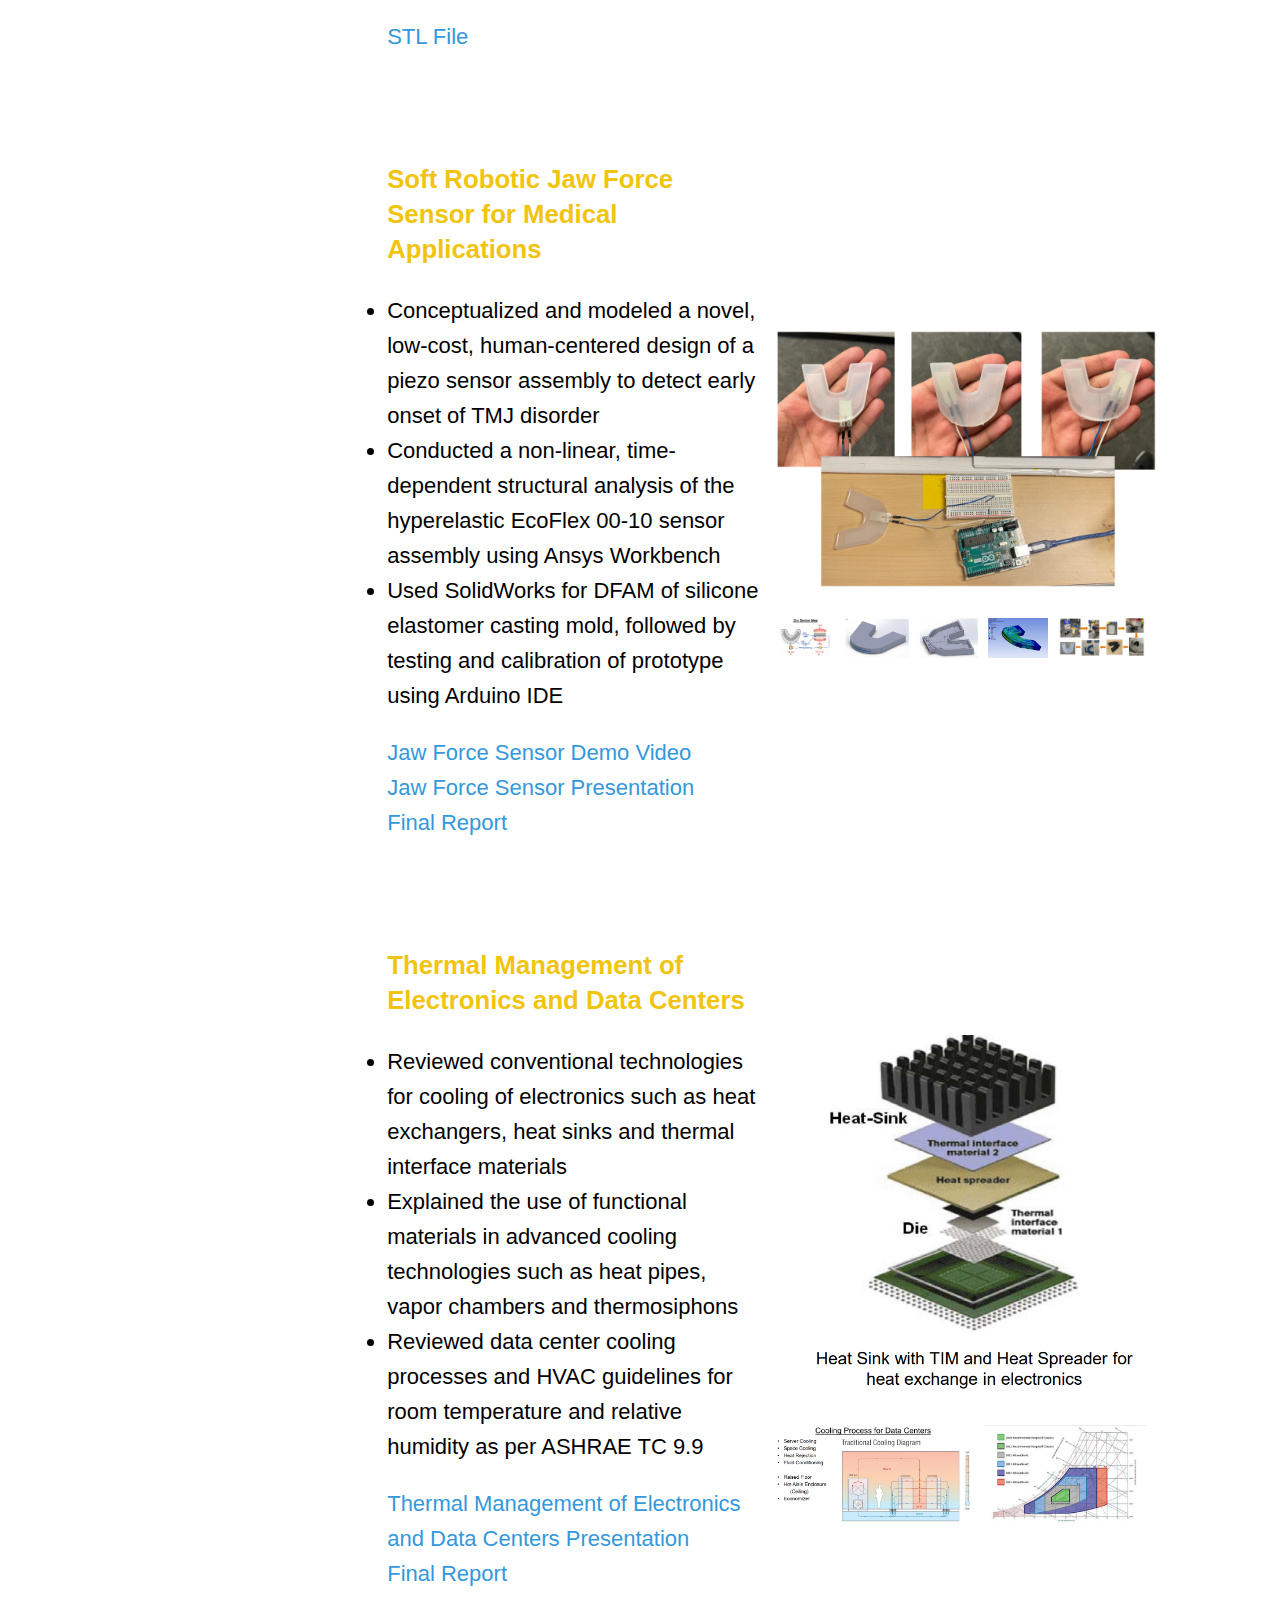
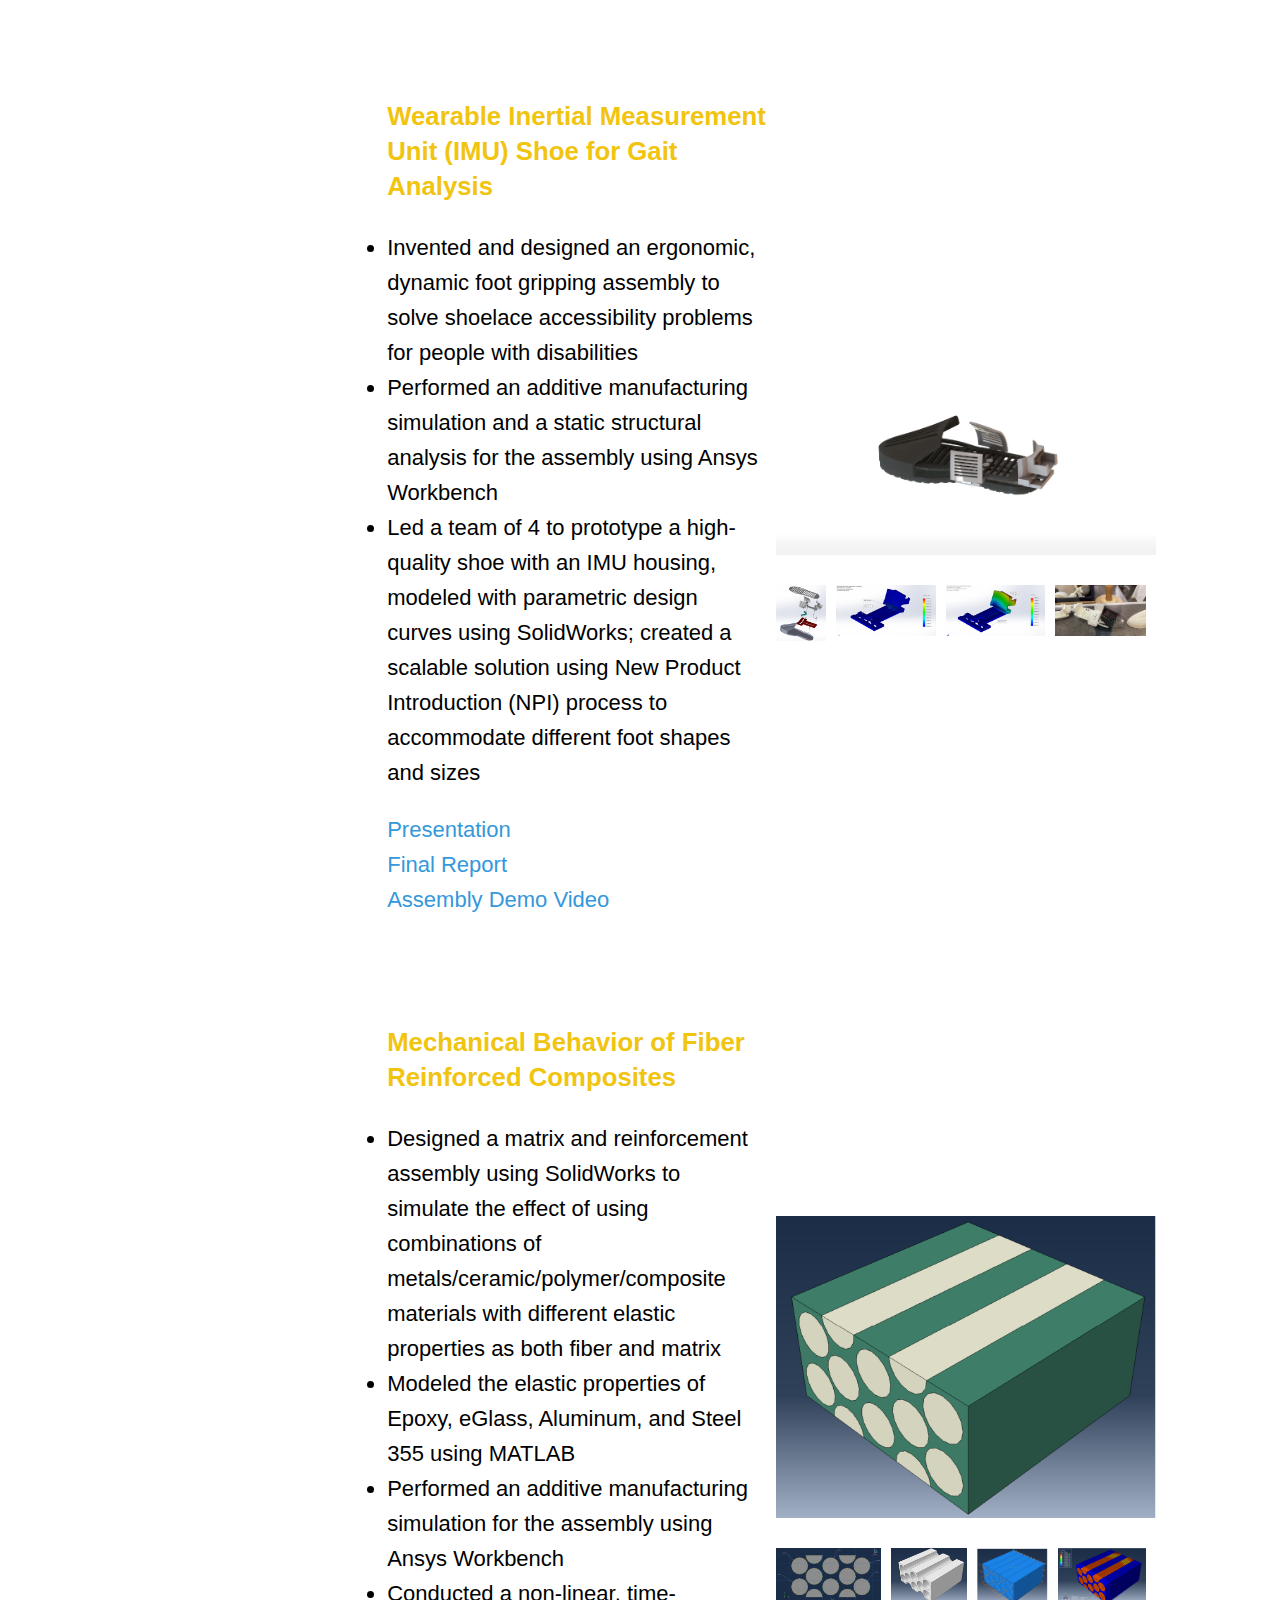
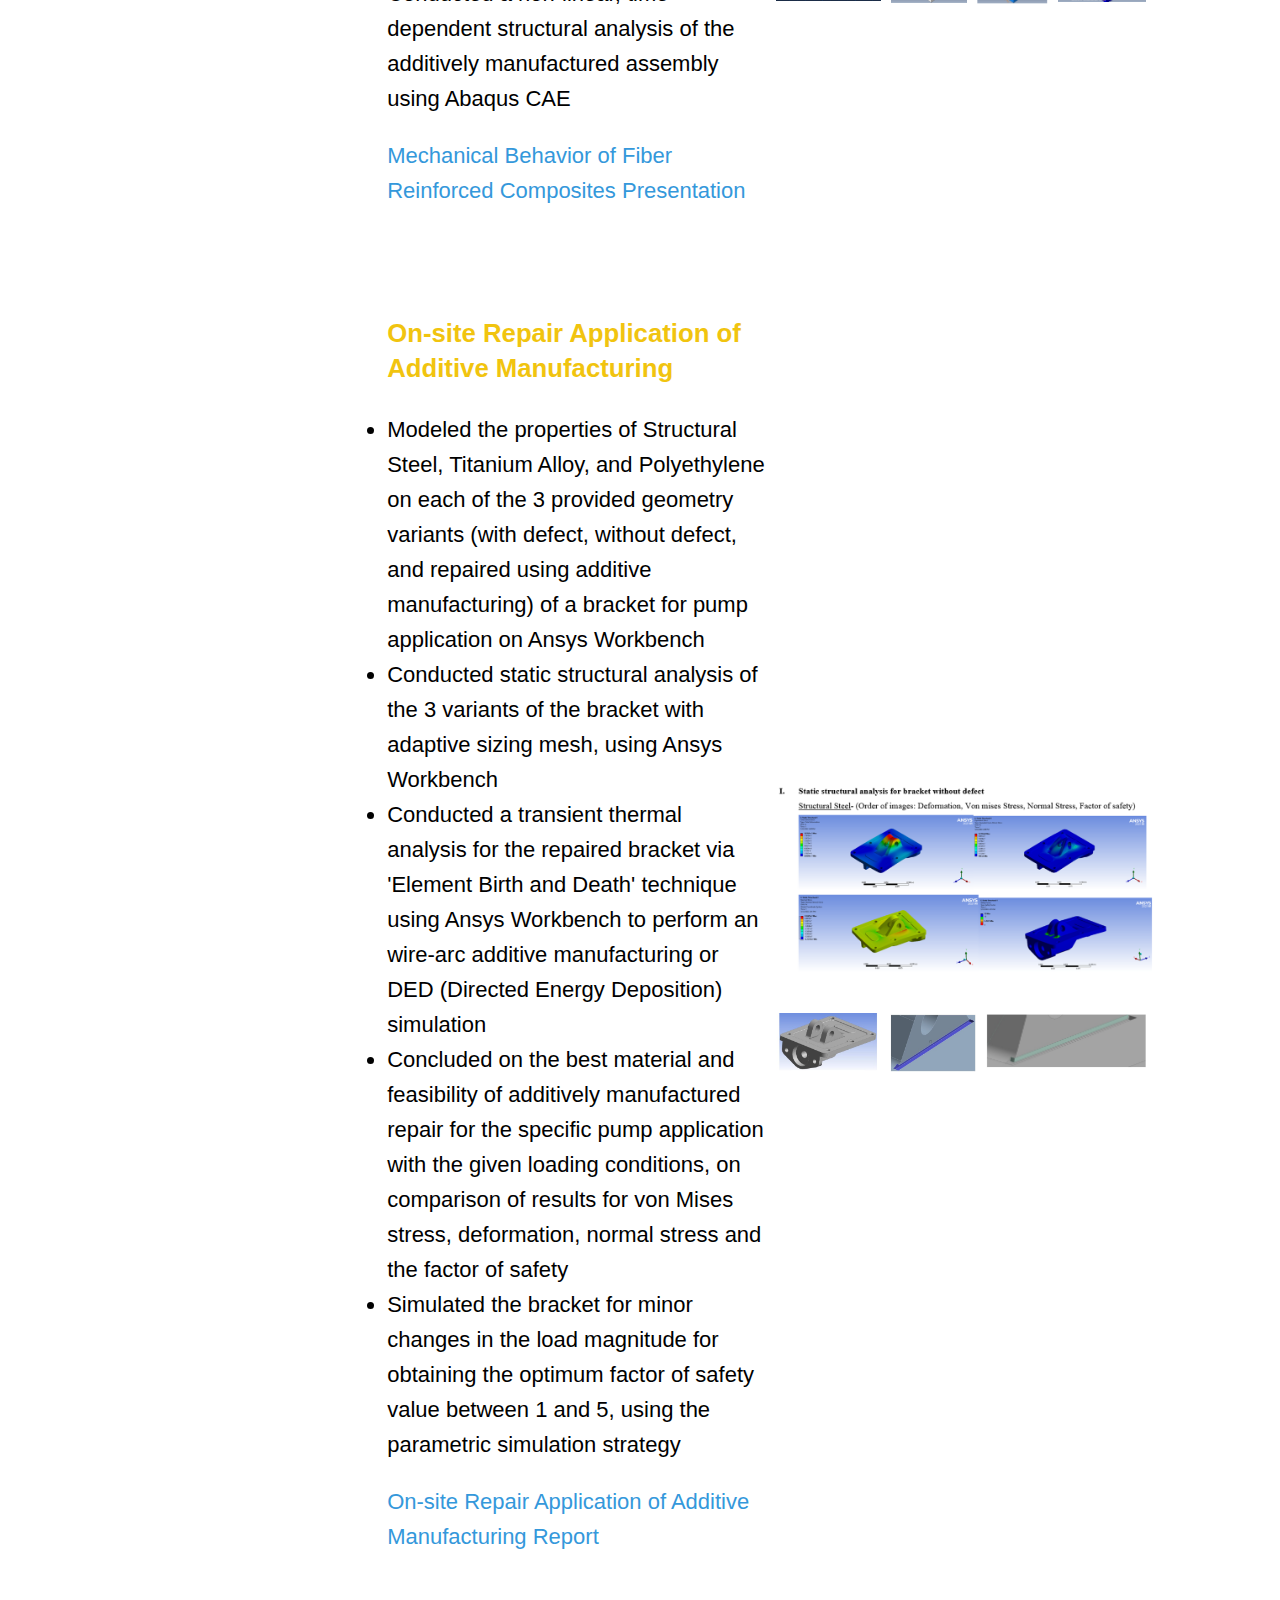
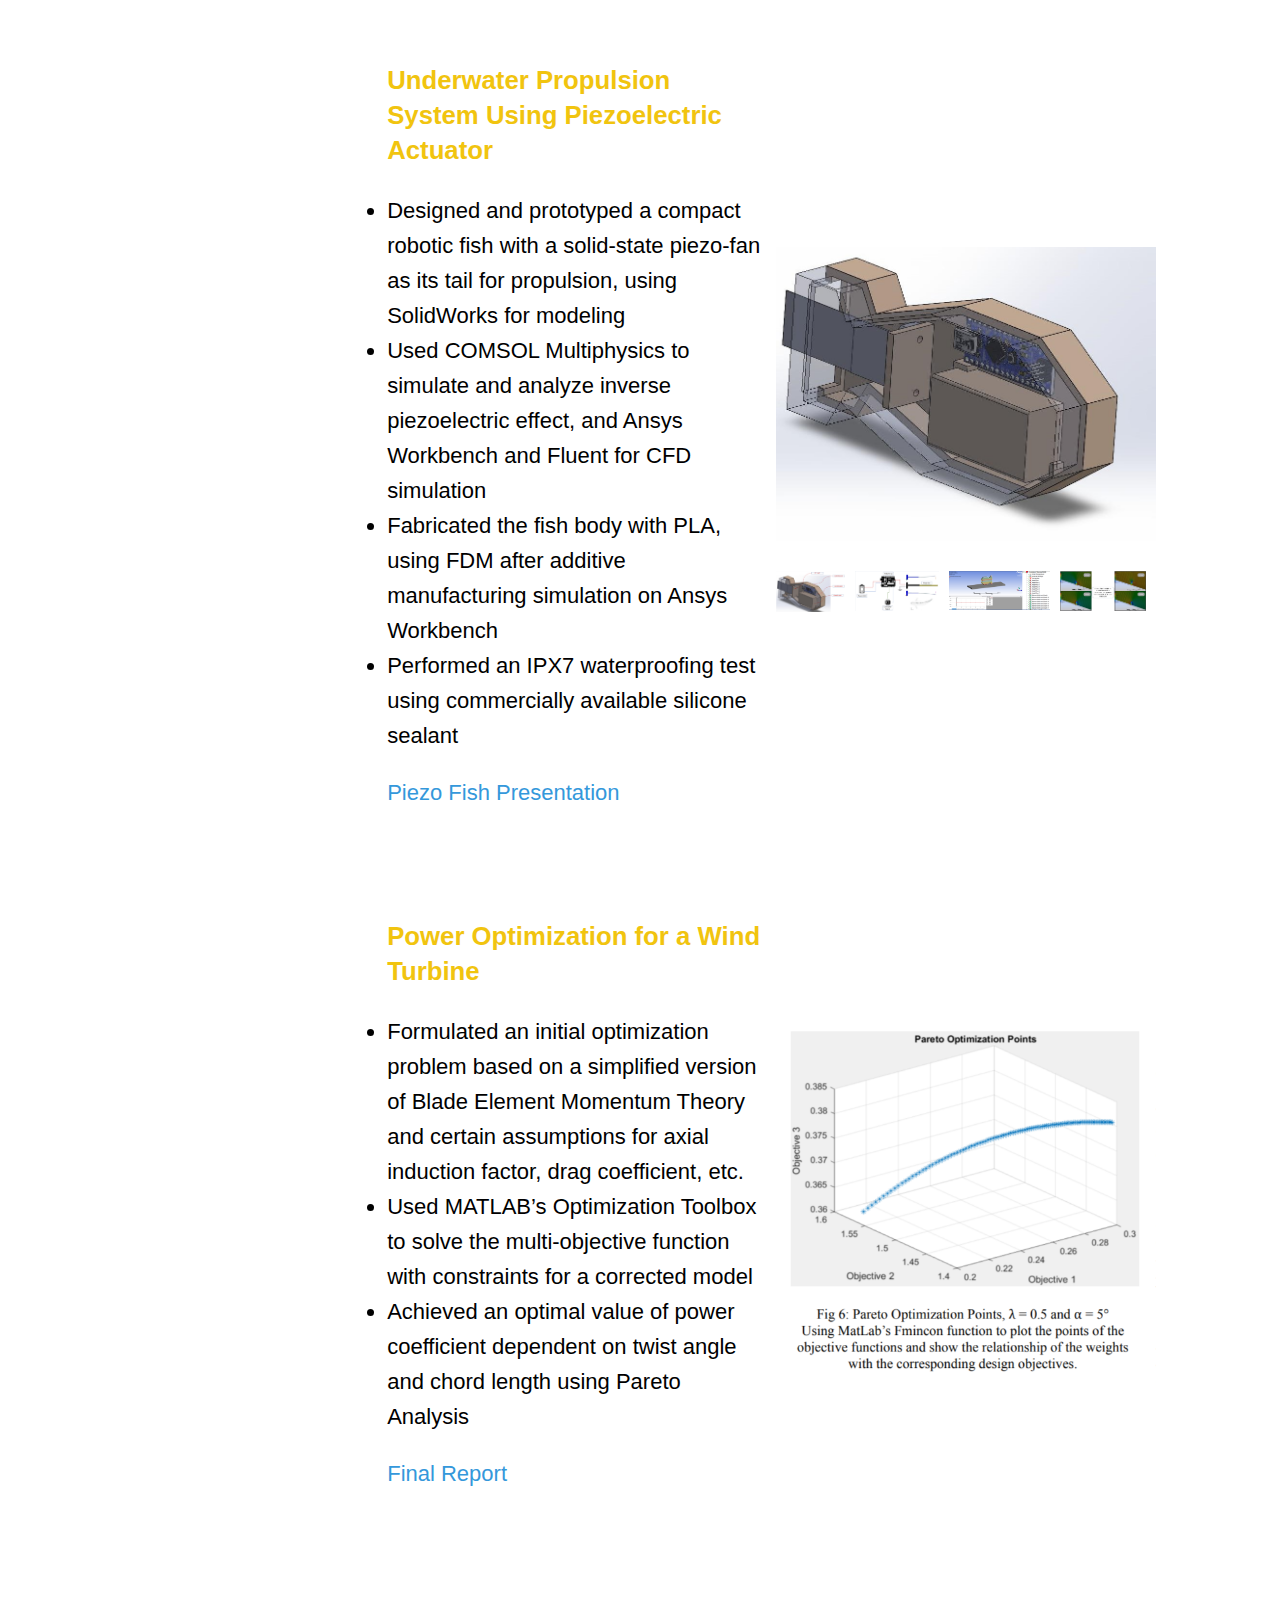
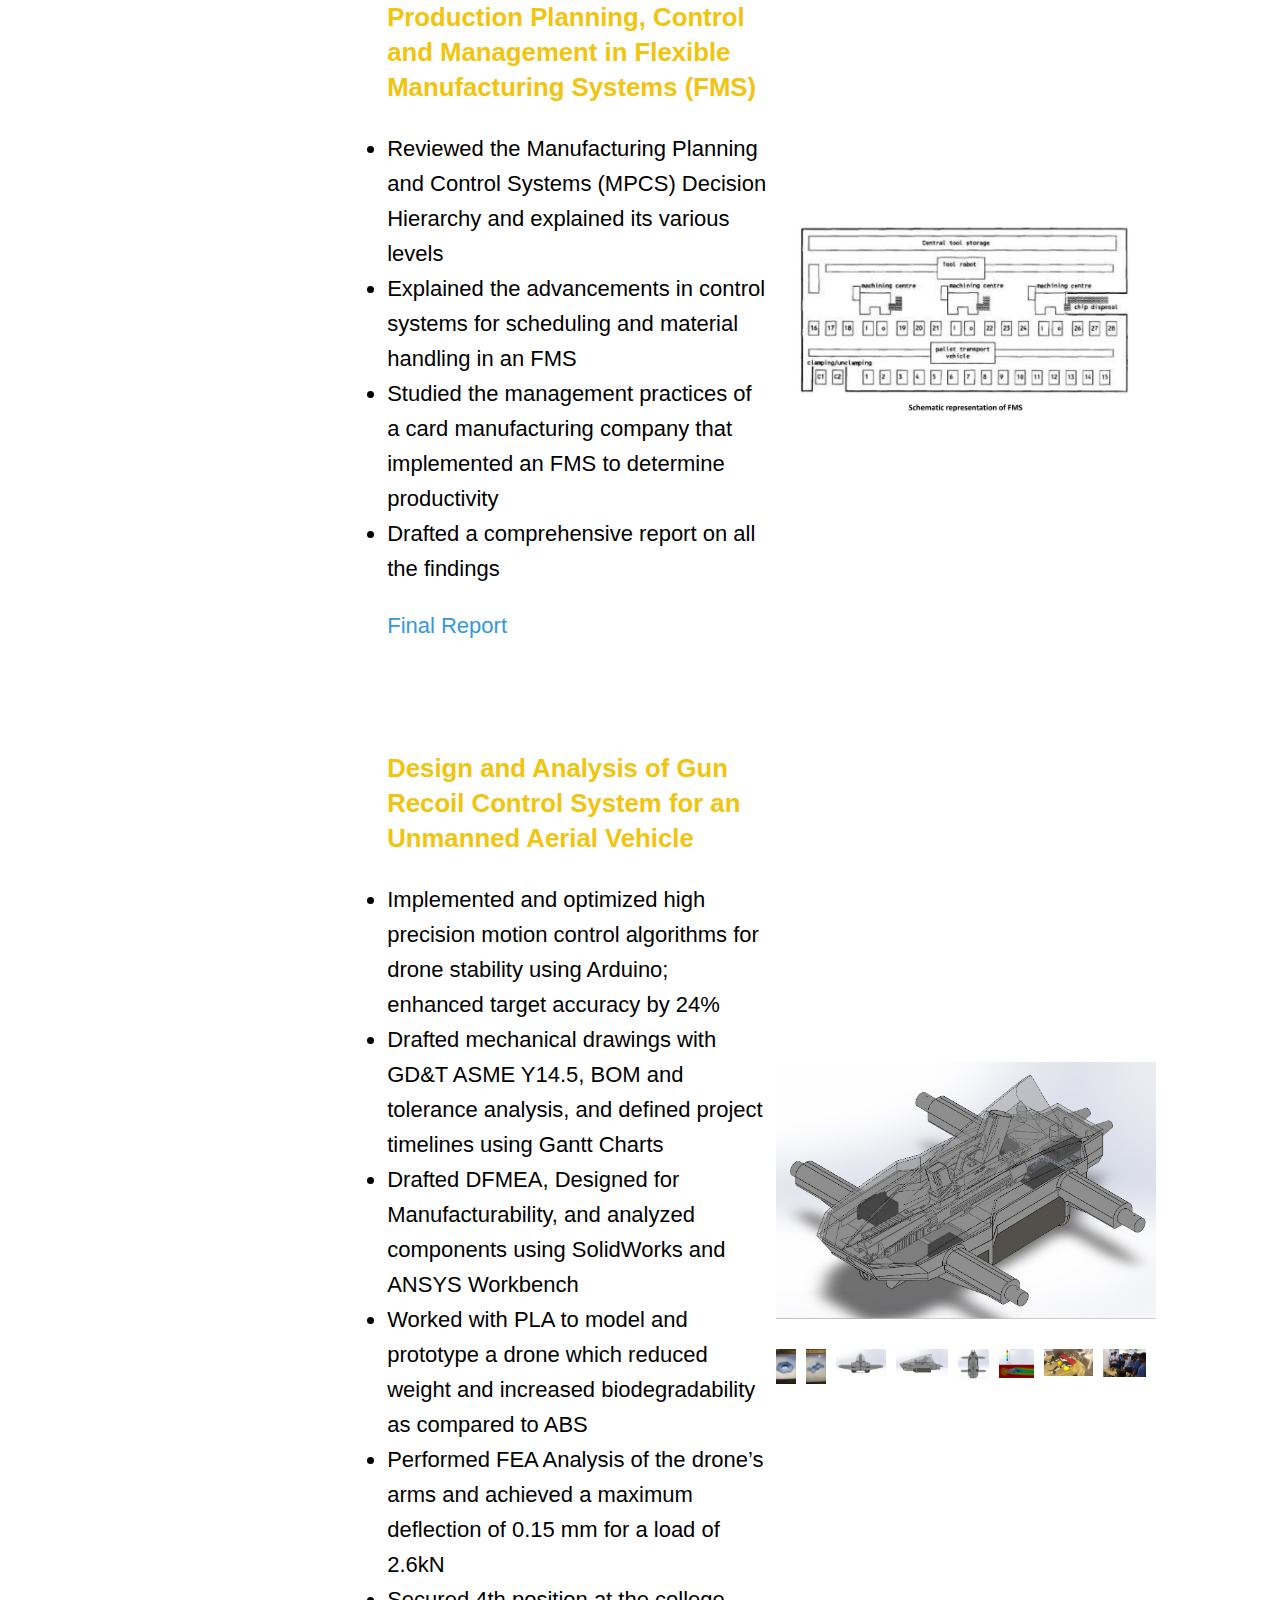
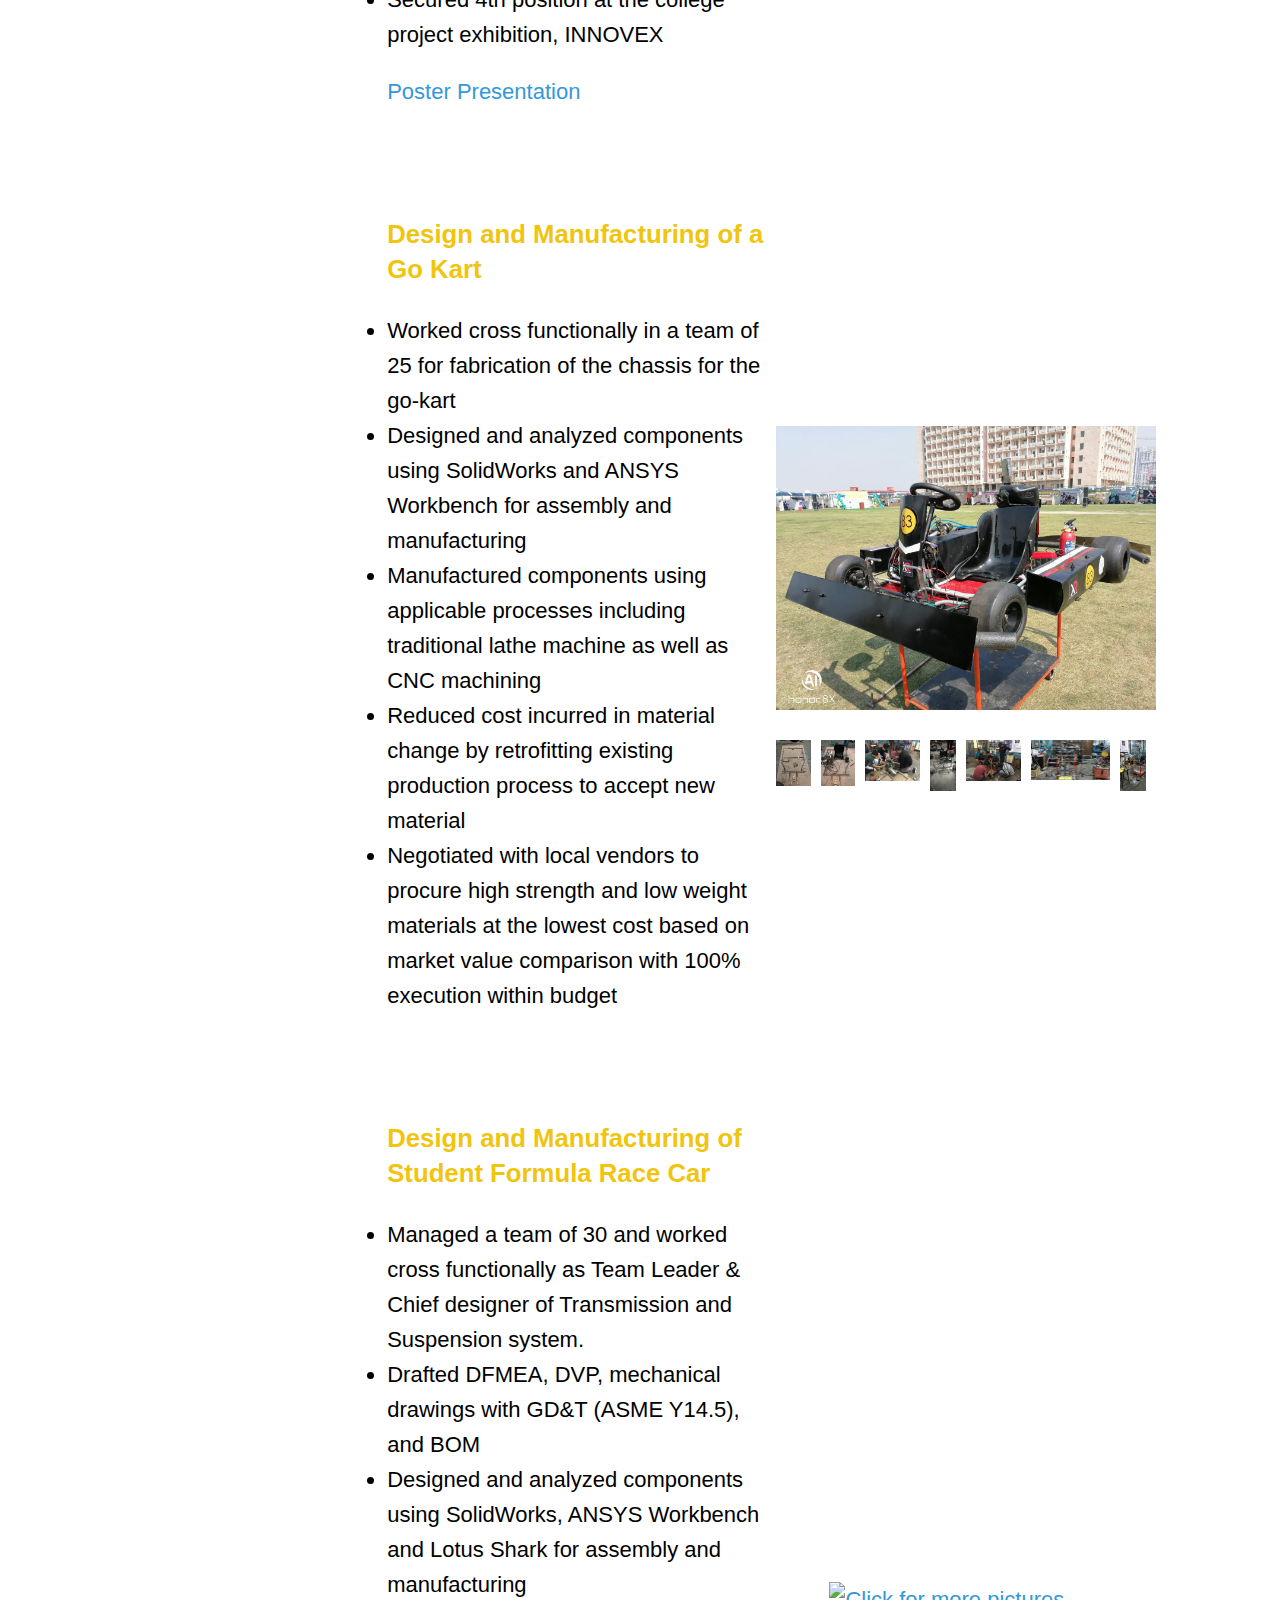
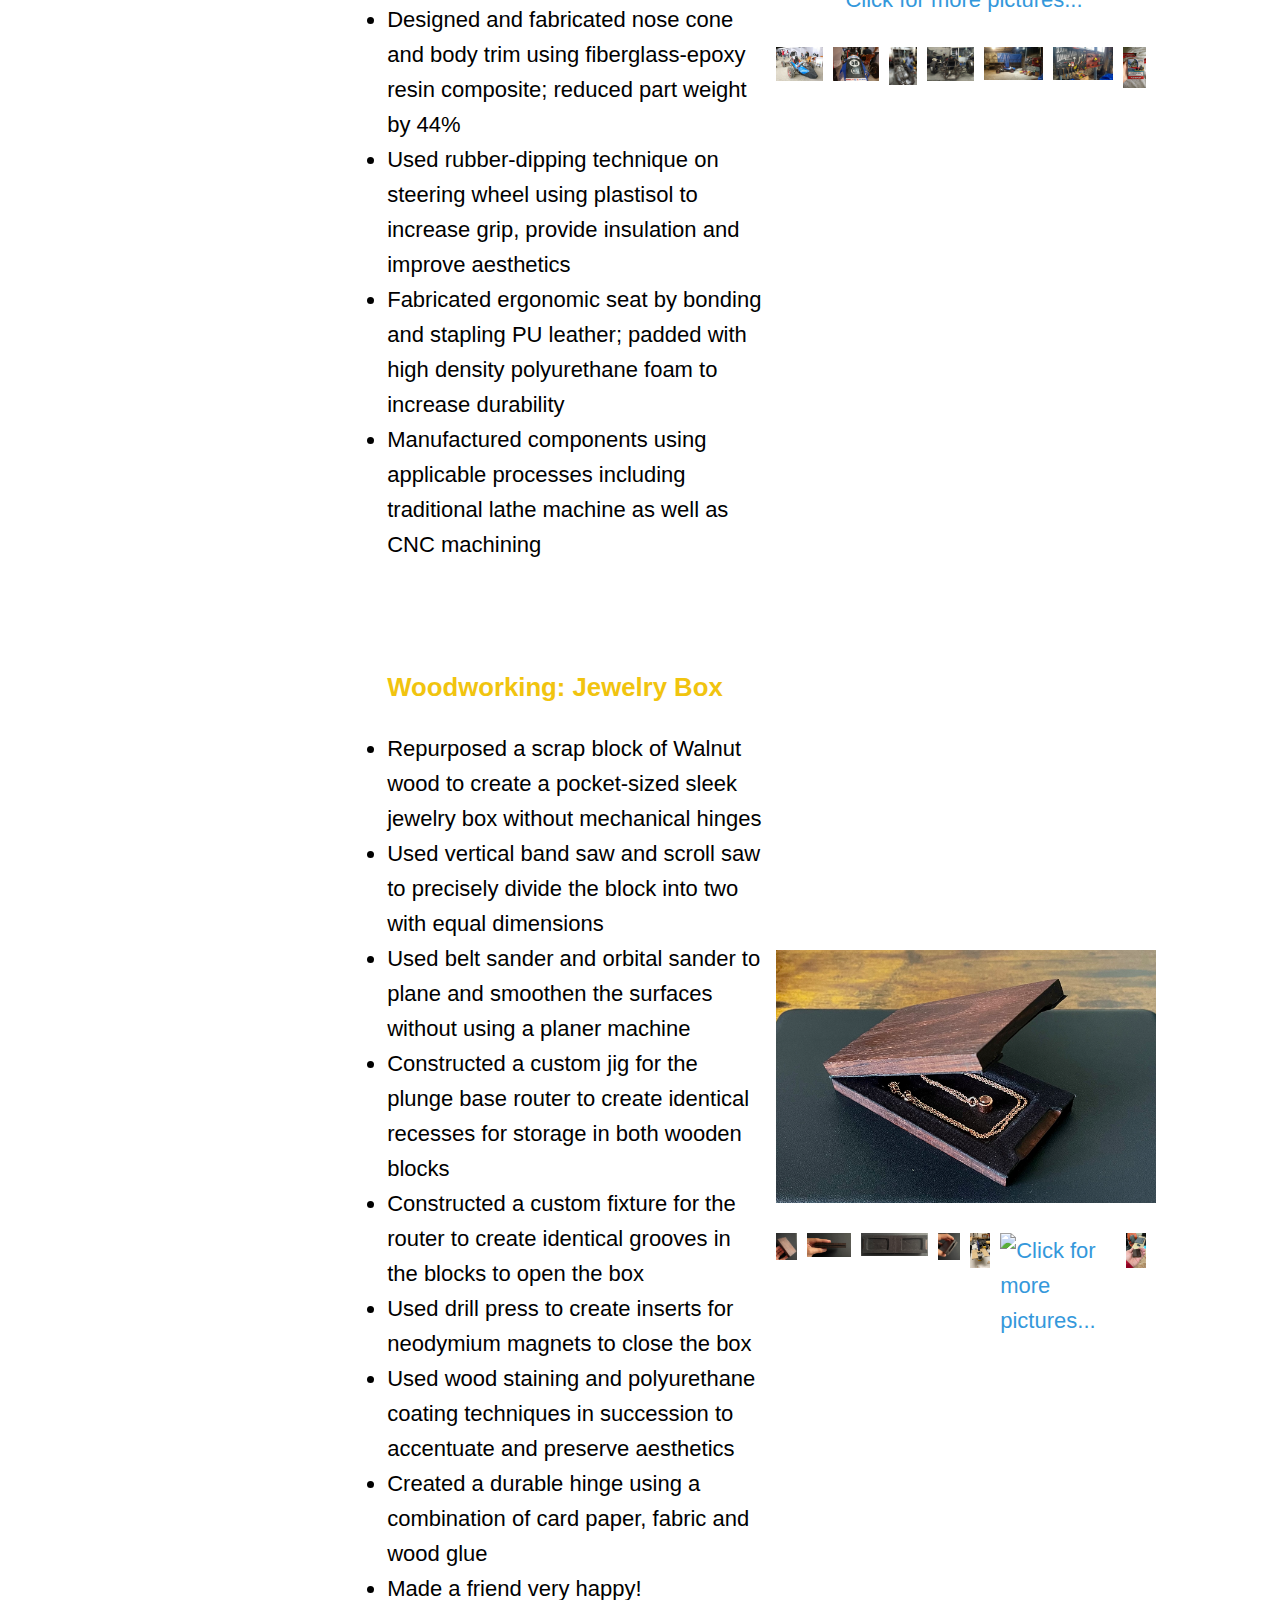
==== commit 737c4aa7: "Apple inc replace portfolio.html" ====
--- a/docs/portfolio.html
+++ b/docs/portfolio.html
@@ -136,7 +136,7 @@
 <li>Drop test simulation for watch assembly</li>
 <li>Rendering using SolidWorks Visualize or KeyShot</li>
 <li>STL Files for you to create your own watch bands and accessories!</li>
-<p></p> <br><br> Link to the <a target="blank" href="https://developer.apple.com/accessories/Accessory-Design-Guidelines.pdf">Official Accessory Design Guidelines for Apple Devices</a> <br>Disclaimer: The Apple Watch Series 8 logo and name are trademarks of Apple Inc. This project is a personal, non-commercial representation and is not affiliated with, endorsed by, or approved by Apple Inc., registered in the U.S. and other countries. Credits to the original creator/owner. No copyright infringement intended.</p>
+<p></p> <br><br> Link to the <a target="blank" href="https://developer.apple.com/accessories/Accessory-Design-Guidelines.pdf">Official Accessory Design Guidelines for Apple Devices</a> <br>Disclaimer: The Apple Watch Series 8 logo and name are trademarks of Apple Inc., registered in the U.S. and other countries. This project is a personal, non-commercial representation and is not affiliated with, endorsed by, or approved by Apple Inc. Credits to the original creator/owner. No copyright infringement intended.</p>
                 
             <p><a target="blank" href="https://github.com/ShraddheshKamal/shraddheshkamal.github.io/blob/main/docs/stl/Apple Watch Assembly - Band with Holes-1.STL">Apple Watch Band with Holes STL File</a> <br> <a target="blank" href="https://github.com/ShraddheshKamal/shraddheshkamal.github.io/blob/main/docs/stl/Apple Watch Assembly - Band with loop and pin-1.STL">Apple Watch Band with loop and pin STL File</a> </p>
         </div>
